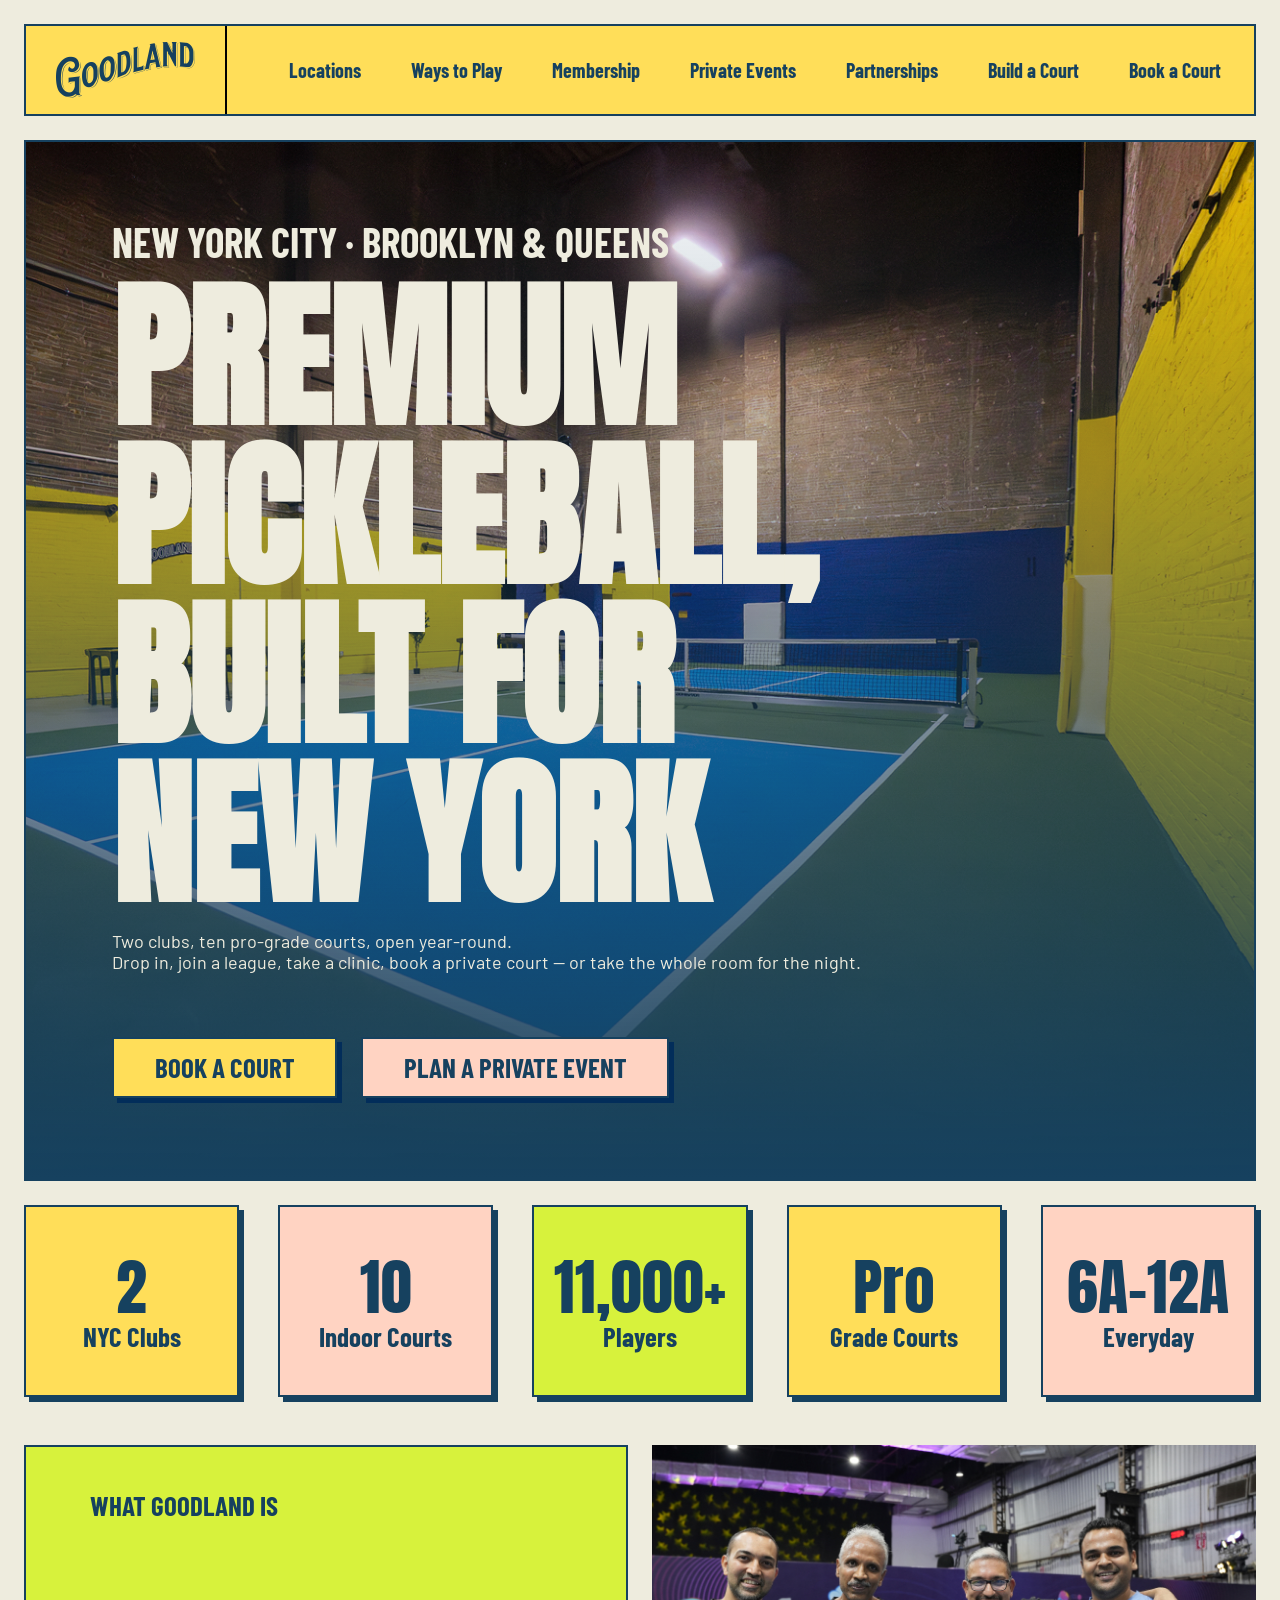
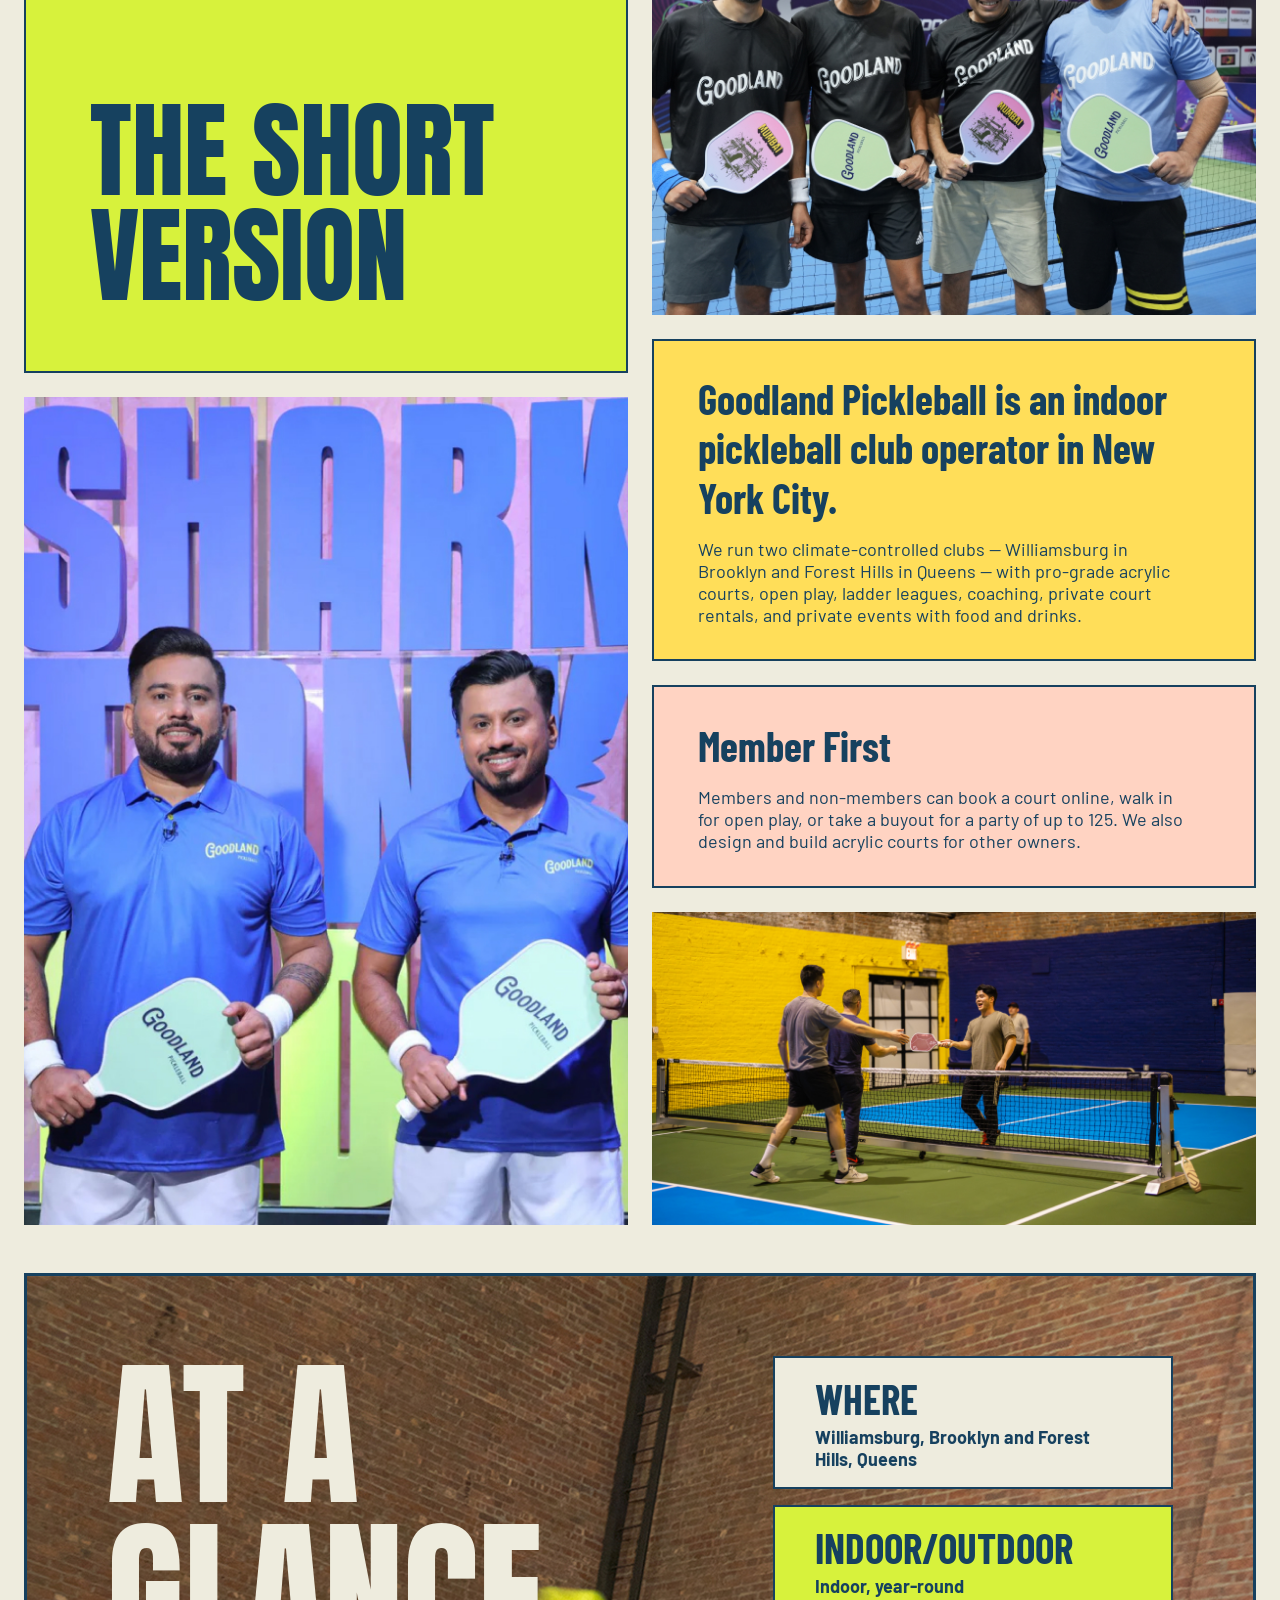
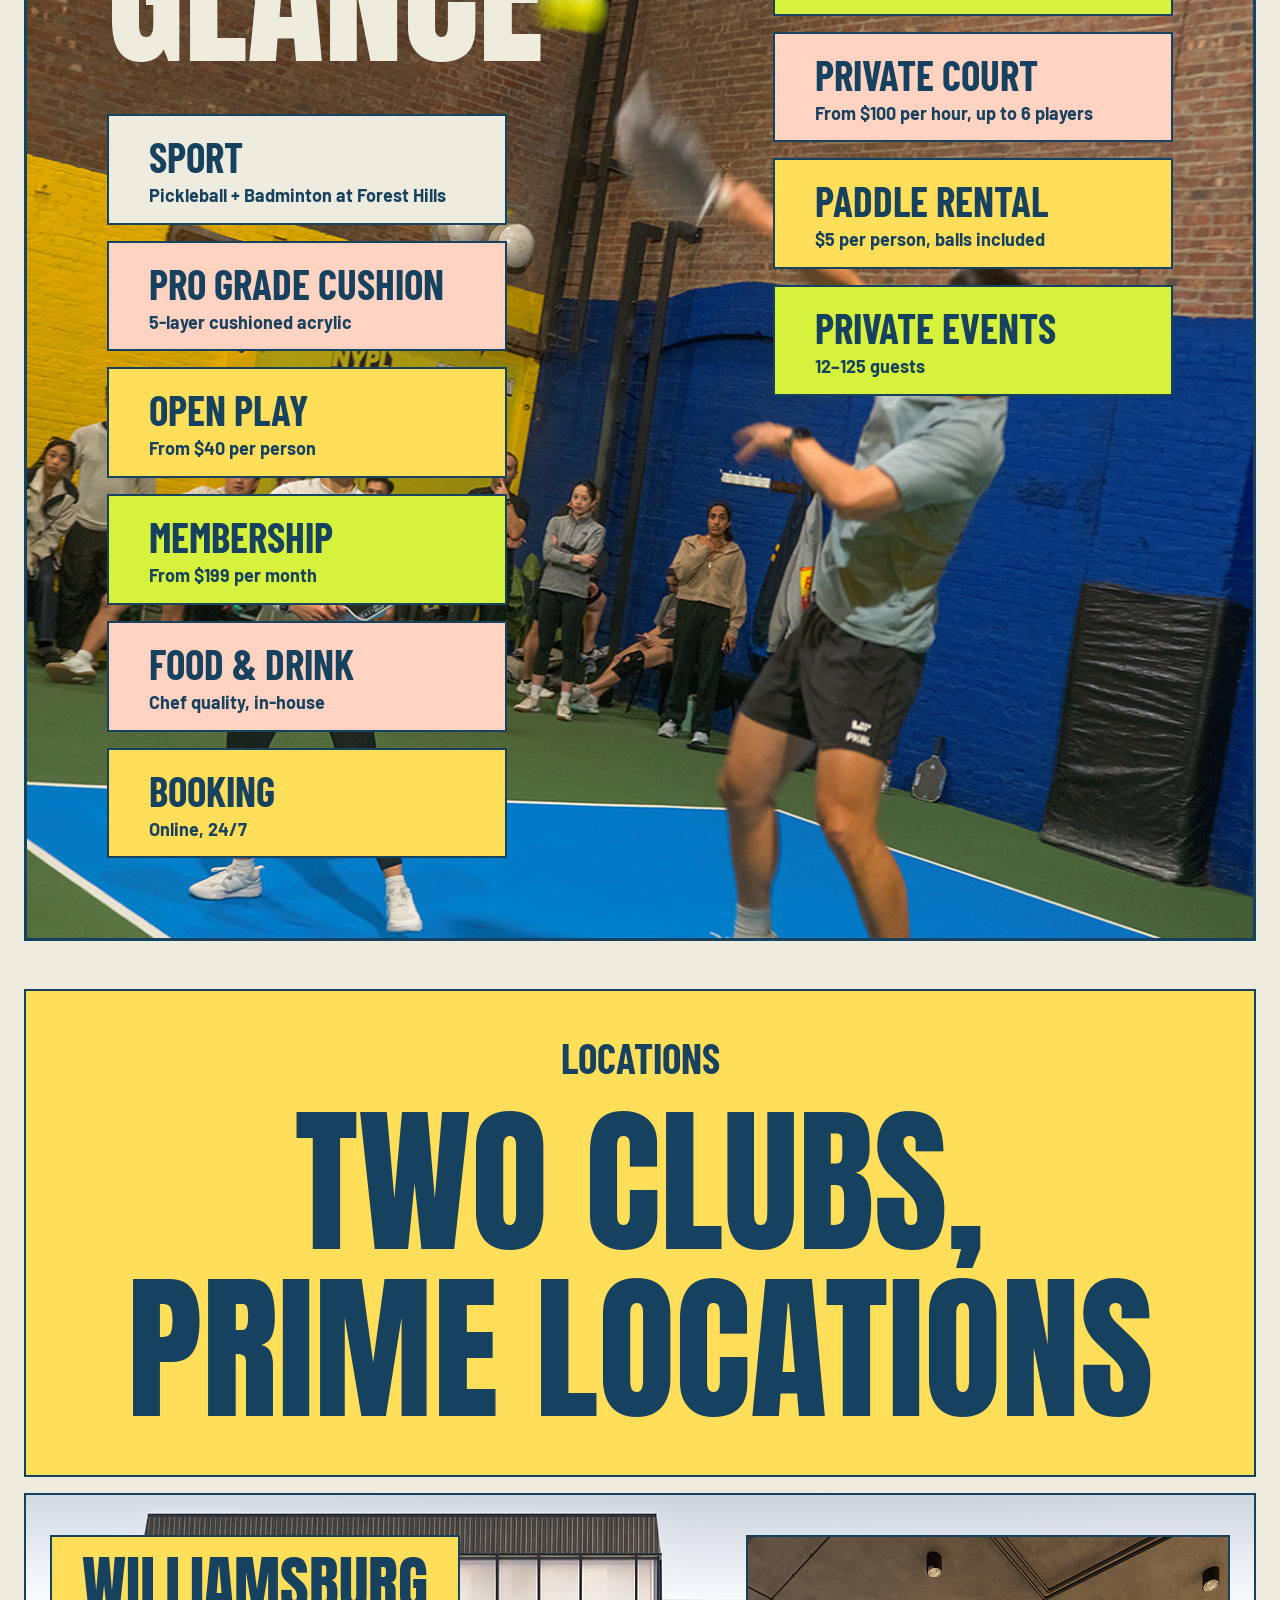
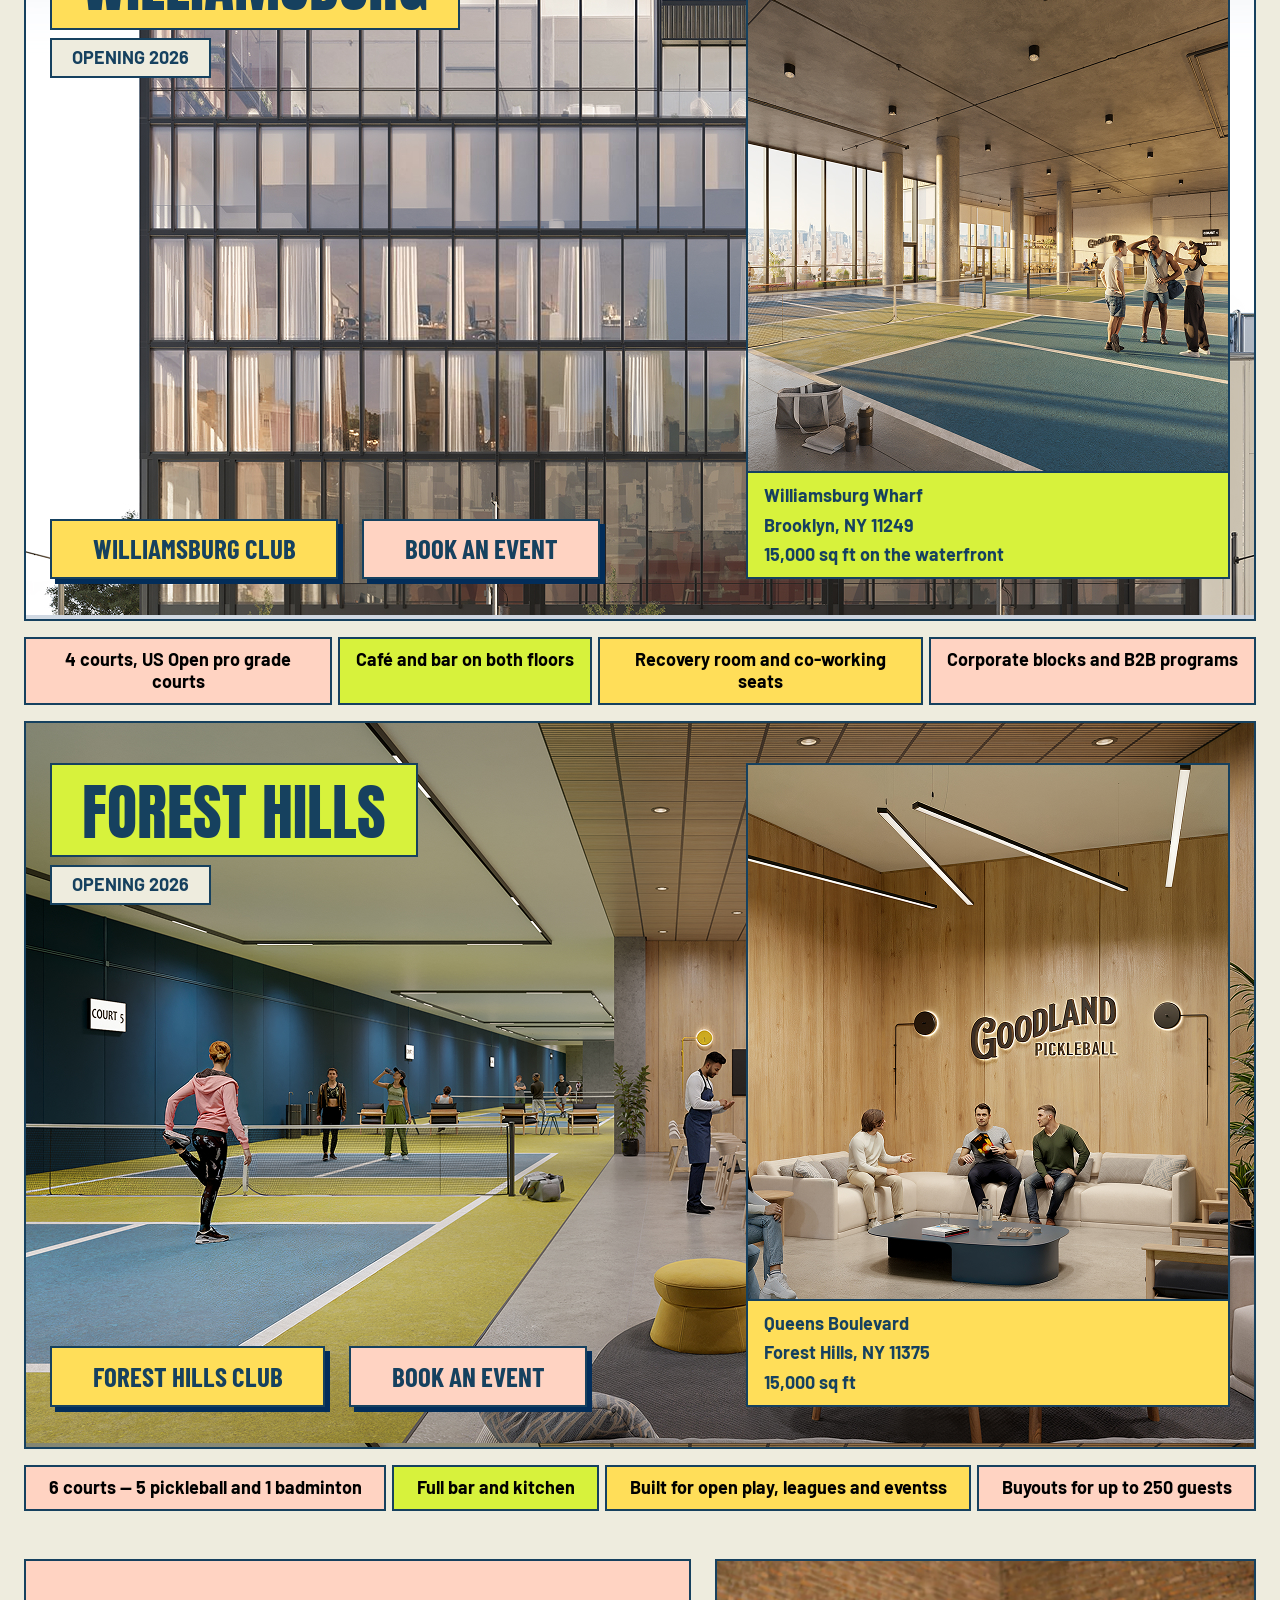
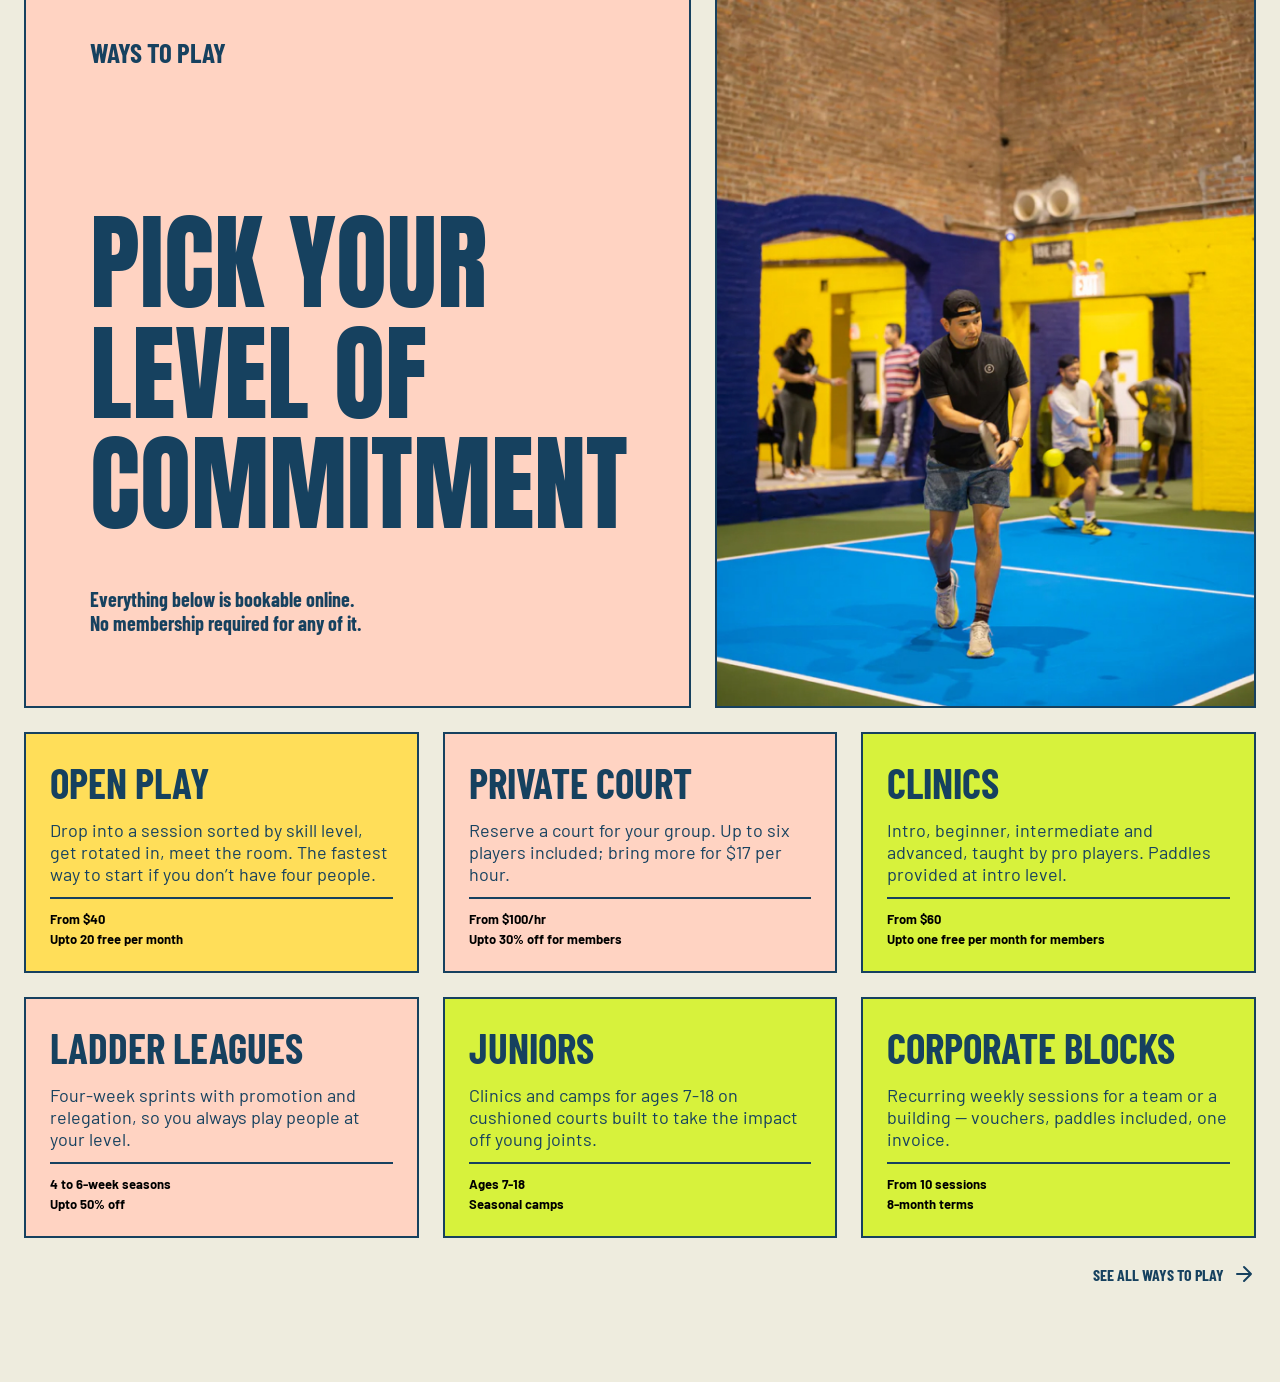
==== index.html @ 3e9d462a "about, service, location secion added, working in way section" ====
<!DOCTYPE html>
<html lang="en">

<head>
	<meta charset="UTF-8">
	<meta name="viewport" content="width=device-width, initial-scale=1.0">
	<title>Goodland | Home</title>
	<!-- css link start -->
	<link rel="stylesheet" href="./assets/css/swiper-bundle.min.css">
	<link rel="icon" href="./assets/images/tazaf-favicon.svg" type="image/x-icon">
	<link rel="stylesheet" href="./assets/css/card.css">
	<link rel="stylesheet" href="./assets/css/location-section.css">
	<link rel="stylesheet" href="./assets/css/service-section.css">
	<link rel="stylesheet" href="./assets/css/about-section.css">
	<link rel="stylesheet" href="./assets/css/ways-section.css">
	<link rel="stylesheet" href="./assets/css/counter-section.css">
	<link rel="stylesheet" href="./assets/css/hero-section.css">
	<link rel="stylesheet" href="./assets/css/header.css">
	<link rel="stylesheet" href="./assets/css/main.css">
	<!-- css link end -->
</head>

<body>
	<!-- header start -->
	<header class="header">
		<div class="container">
			<nav class="navbar">
				<div class="navbar-left">
					<a href="index.html" class="navbar-logo">
						<img src="./assets/images/logo-blue.png" alt="logo-blue.png">
					</a>
					<button class="navbar-menu-btn mobile-menu-open">
						<svg width="25" height="15" viewBox="0 0 25 15" fill="none" xmlns="http://www.w3.org/2000/svg">
							<path d="M0.5 13.8333H24.5M0.5 7.16667H24.5M0.5 0.5H24.5" stroke="#16415F" stroke-linecap="round"
								stroke-linejoin="round" />
						</svg>
					</button>
				</div>
				<div class="navbar-right">
					<button class="mobile-menu-window-cls-btn"></button>
					<ul class="nav-links">
						<li>
							<a href="#!">Locations</a>
						</li>
						<li>
							<a href="#!">Ways to Play</a>
						</li>
						<li>
							<a href="#!">Membership</a>
						</li>
						<li>
							<a href="#!">Private Events</a>
						</li>
						<li>
							<a href="#!">Partnerships</a>
						</li>
						<li>
							<a href="#!">Build a Court</a>
						</li>
						<li>
							<a href="#!">Book a Court</a>
						</li>
					</ul>
				</div>
			</nav>
		</div>
	</header>
	<!-- header end -->
	<main>
		<!-- hero-section start -->
		<section class="hero-section">
			<div class="hero-wrapper">
				<div class="hero-content">
					<p class="subtitle h4">NEW YORK CITY · BROOKLYN & QUEENS</p>
					<h1 class="title h1">Premium Pickleball, Built for New York</h1>
					<p class="text p">Two clubs, ten pro-grade courts, open year-round.<br>
						Drop in, join a league, take a clinic, book a private court — or take the whole room for the night.</p>
					<div class="hero-btns">
						<a href="#!" class="btn btn-primary">BOOK A COURT</a>
						<a href="#!" class="btn btn-secondary">PLAN A PRIVATE EVENT</a>
					</div>
				</div>
			</div>
		</section>
		<!-- hero-section end -->

		<!-- counter-section start -->
		<section class="counter-section">
			<div class="container">
				<div class="counter-wrap">
					<div class="counter-card" style="background: var(--item-bg2);">
						<h2 class="h3 counter-number">2</h2>
						<h5 class="h5 counter-title">NYC Clubs</h5>
					</div>
					<div class="counter-card" style="background: var(--item-bg);">
						<h2 class="h3 counter-number">10</h2>
						<h5 class="h5 counter-title">Indoor Courts</h5>
					</div>
					<div class="counter-card" style="background: var(--item-bg3);">
						<h2 class="h3 counter-number">11,000+</h2>
						<h5 class="h5 counter-title">Players</h5>
					</div>
					<div class="counter-card" style="background: var(--item-bg2);">
						<h2 class="h3 counter-number">Pro</h2>
						<h5 class="h5 counter-title">Grade Courts</h5>
					</div>
					<div class="counter-card" style="background: var(--item-bg);">
						<h2 class="h3 counter-number">6A-12A</h2>
						<h5 class="h5 counter-title">Everyday</h5>
					</div>
				</div>
			</div>
		</section>
		<!-- counter-section end -->

		<!-- about-section start -->
		<section class="about-section">
			<div class="container">
				<div class="about-wrap">
					<div class="about-col about-col-left">
						<div class="about-card about-card-label">
							<p class="label h5">What Goodland Is</p>
							<h2 class="title h2">The Short Version</h2>
						</div>
						<div class="about-photo desktop about-photo-shark">
							<img src="./assets/images/about-img1.jpg" alt="about-img1.jpg">
						</div>
					</div>
					<div class="about-col about-col-right">
						<div class="about-photo about-photo-team">
							<img src="./assets/images/about-img2.jpg" alt="about-img2.jpg">
						</div>
						<div class="about-card about-card-text">
							<h3 class="title h4">Goodland Pickleball is an indoor pickleball club operator in New York City.</h3>
							<p class="text p">We run two climate-controlled clubs — Williamsburg in Brooklyn and Forest Hills in
								Queens — with pro-grade acrylic courts, open play, ladder leagues, coaching, private court
								rentals, and private events with food and drinks.</p>
						</div>
						<div class="about-card about-card-highlight">
							<h3 class="title h4">Member First</h3>
							<p class="text p">Members and non-members can book a court online, walk in for open play, or take a
								buyout for a party of up to 125. We also design and build acrylic courts for other owners.</p>
						</div>
						<div class="about-photo mobile about-photo-shark">
							<img src="./assets/images/about-img1.jpg" alt="about-img1.jpg">
						</div>
						<div class="about-photo about-photo-court">
							<img src="./assets/images/about-img3.jpg" alt="about-img3.jpg">
						</div>
					</div>
				</div>
			</div>
		</section>
		<!-- about-section end -->

		<!-- service-section start -->
		<section class="service-section">
			<div class="service-wrapper">
				<div class="service-left">
					<h2 class="service-title h1">At A Glance</h2>
					<div class="service-items">
						<div class="service-item" style="background: var(--off-white);">
							<h3 class="title h4">Sport</h3>
							<p class="text p">Pickleball + Badminton at Forest Hills</p>
						</div>
						<div class="service-item" style="background: var(--item-bg);">
							<h3 class="title h4">Pro Grade Cushion</h3>
							<p class="text p">5-layer cushioned acrylic</p>
						</div>
						<div class="service-item" style="background: var(--item-bg2);">
							<h3 class="title h4">Open Play</h3>
							<p class="text p">From $40 per person</p>
						</div>
						<div class="service-item" style="background: var(--item-bg3);">
							<h3 class="title h4">Membership</h3>
							<p class="text p">From $199 per month</p>
						</div>
						<div class="service-item" style="background: var(--item-bg);">
							<h3 class="title h4">Food & Drink</h3>
							<p class="text p">Chef quality, in-house</p>
						</div>
						<div class="service-item" style="background: var(--item-bg2);">
							<h3 class="title h4">Booking</h3>
							<p class="text p">Online, 24/7</p>
						</div>
					</div>
				</div>
				<div class="service-right">
					<div class="service-items">
						<div class="service-item" style="background: var(--off-white);">
							<h3 class="title h4">WHERE</h3>
							<p class="text p">Williamsburg, Brooklyn and Forest Hills, Queens</p>
						</div>
						<div class="service-item" style="background: var(--item-bg3);">
							<h3 class="title h4">INDOOR/OUTDOOR</h3>
							<p class="text p">Indoor, year-round</p>
						</div>
						<div class="service-item" style="background: var(--item-bg);">
							<h3 class="title h4">PRIVATE COURT</h3>
							<p class="text p">From $100 per hour, up to 6 players</p>
						</div>
						<div class="service-item" style="background: var(--item-bg2);">
							<h3 class="title h4">PADDLE RENTAL</h3>
							<p class="text p">$5 per person, balls included</p>
						</div>
						<div class="service-item" style="background: var(--item-bg3);">
							<h3 class="title h4">PRIVATE EVENTS</h3>
							<p class="text p">12–125 guests</p>
						</div>
					</div>
				</div>
			</div>
		</section>
		<!-- service-section end -->

		<!-- location-section start -->
		<section class="section location-section">
			<div class="location-wrap">
				<div class="location-heading-box">
					<p class="subtitle h4">LOCATIONS</p>
					<h2 class="title h1">TWO CLUBS,</br>
						PRIME LOCATIONS </h2>
				</div>
				<div class="location-item location-item1">
					<div class="location-item-content">
						<img src="./assets/images/location-item-content-img1.jpg" alt="location-item-content-img1.jpg"
							class="location-item-content-img">
						<div class="content-top">
							<h2 class="badge-big h3" style="background: var(--item-bg2);">WILLIAMSBURG</h2>
							<h3 class="badge-small h6">OPENING 2026</h3>
						</div>
						<div class="content-btm">
							<a href="#!" class="btn btn-primary">WILLIAMSBURG CLUB</a>
							<a href="#!" class="btn btn-secondary">BOOK AN EVENT</a>
						</div>
					</div>
					<div class="location-item-card">
						<img src="./assets/images/location-card-img1.jpg" alt="location-card-img1.jpg" class="desktop-img">
						<img src="./assets/images/location-card-img1-mobile.jpg" alt="location-card-img1-mobile.jpg"
							class="mobile-img">
						<div class="content" style="background: var(--item-bg3);">
							<p class="text p">Williamsburg Wharf<br>
								Brooklyn, NY 11249<br>
								15,000 sq ft on the waterfront</p>
						</div>
					</div>
					<div class="location-btn-wrap">
						<a href="#!" class="btn btn-primary">WILLIAMSBURG CLUB</a>
						<a href="#!" class="btn btn-secondary">BOOK AN EVENT</a>
					</div>
				</div>
				<ul class="location-info">
					<li class="p" style="background: var(--item-bg);">4 courts, US Open pro grade courts</li>
					<li class="p" style="background: var(--item-bg3);">Café and bar on both floors</li>
					<li class="p" style="background: var(--item-bg2);">Recovery room and co-working seats</li>
					<li class="p" style="background: var(--item-bg);">Corporate blocks and B2B programs</li>
				</ul>
				<div class="location-item location-item2">
					<div class="location-item-content">
						<img src="./assets/images/location-item-content-img2.jpg" alt="location-item-content-img2.jpg"
							class="location-item-content-img">
						<div class="content-top">
							<h2 class="badge-big h3" style="background: var(--item-bg3);">FOREST HILLS</h2>
							<h3 class="badge-small h6">OPENING 2026</h3>
						</div>
						<div class="content-btm">
							<a href="#!" class="btn btn-primary">FOREST HILLS CLUB</a>
							<a href="#!" class="btn btn-secondary">BOOK AN EVENT</a>
						</div>
					</div>
					<div class="location-item-card">
						<img src="./assets/images/location-card-img2.jpg" alt="location-card-img2.jpg" class="desktop-img">
						<img src="./assets/images/location-card-img2-mobile.jpg" alt="location-card-img2-mobile.jpg"
							class="mobile-img">
						<div class="content" style="background: var(--item-bg2);">
							<p class="text p">Queens Boulevard<br>
								Forest Hills, NY 11375<br>
								15,000 sq ft</p>
						</div>
					</div>
					<div class="location-btn-wrap">
						<a href="#!" class="btn btn-primary">FOREST HILLS CLUB</a>
						<a href="#!" class="btn btn-secondary">BOOK AN EVENT</a>
					</div>
				</div>
				<ul class="location-info">
					<li class="p" style="background: var(--item-bg);">6 courts — 5 pickleball and 1 badminton</li>
					<li class="p" style="background: var(--item-bg3);">Full bar and kitchen</li>
					<li class="p" style="background: var(--item-bg2);">Built for open play, leagues and eventss</li>
					<li class="p" style="background: var(--item-bg);">Buyouts for up to 250 guests</li>
				</ul>
			</div>
		</section>
		<!-- location-section end -->
		<!-- ways-section start -->
		<section class="ways-section">
			<div class="ways-wrapper">
				<div class="ways-top">
					<div class="ways-intro" style="background: var(--item-bg);">
						<div class="ways-intro-top">
							<p class="subtitle h5">Ways To Play</p>
						</div>
						<div class="ways-intro-btm">
							<h2 class="title h2">Pick Your Level of Commitment</h2>
							<p class="text p">Everything below is bookable online. No membership required for any of it.</p>
						</div>
					</div>
					<div class="ways-media">
						<img src="./assets/images/way-header-img1.jpg" alt="way-header-img1.jpg">
					</div>
				</div>
				<div class="ways-grid">
					<div class="ways-card" style="background: var(--item-bg2);">
						<h3 class="title h4">Open Play</h3>
						<p class="text p">Drop into a session sorted by skill level, get rotated in, meet the room. The fastest way
							to start if you don’t have four people.</p>
						<div class="ways-card-footer">
							<span>From $40</span>
							<span>Upto 20 free per month</span>
						</div>
					</div>
					<div class="ways-card" style="background: var(--item-bg);">
						<h3 class="title h4">Private Court</h3>
						<p class="text p">Reserve a court for your group. Up to six players included; bring more for $17 per hour.
						</p>
						<div class="ways-card-footer">
							<span>From $100/hr</span>
							<span>Upto 30% off for members</span>
						</div>
					</div>
					<div class="ways-card" style="background: var(--item-bg3);">
						<h3 class="title h4">Clinics</h3>
						<p class="text p">Intro, beginner, intermediate and advanced, taught by pro players. Paddles provided at
							intro level.</p>
						<div class="ways-card-footer">
							<span>From $60</span>
							<span>Upto one free per month for members</span>
						</div>
					</div>
					<div class="ways-card" style="background: var(--item-bg);">
						<h3 class="title h4">Ladder Leagues</h3>
						<p class="text p">Four-week sprints with promotion and relegation, so you always play people at your level.
						</p>
						<div class="ways-card-footer">
							<span>4 to 6-week seasons</span>
							<span>Upto 50% off</span>
						</div>
					</div>
					<div class="ways-card" style="background: var(--item-bg3);">
						<h3 class="title h4">Juniors</h3>
						<p class="text p">Clinics and camps for ages 7-18 on cushioned courts built to take the impact off young
							joints.</p>
						<div class="ways-card-footer">
							<span>Ages 7-18</span>
							<span>Seasonal camps</span>
						</div>
					</div>
					<div class="ways-card" style="background: var(--item-bg3);">
						<h3 class="title h4">Corporate Blocks</h3>
						<p class="text p">Recurring weekly sessions for a team or a building — vouchers, paddles included, one
							invoice.</p>
						<div class="ways-card-footer">
							<span>From 10 sessions</span>
							<span>8-month terms</span>
						</div>
					</div>
				</div>
				<a href="#!" class="ways-link">
					See All Ways To Play
					<svg width="24" height="24" viewBox="0 0 24 24" fill="none" xmlns="http://www.w3.org/2000/svg">
						<path d="M5 12H19M19 12L12 5M19 12L12 19" stroke="#16415F" stroke-width="2" stroke-linecap="round"
							stroke-linejoin="round" />
					</svg>
				</a>
			</div>
		</section>
		<!-- ways-section end -->


	</main>

	<!-- footer start -->
	<!-- <footer class="footer">
		<div class="container">
			<div class="footer-items">
				<div class="footer-item">
					<h2 class="footer-item-title">
						<span>Bedroom Decor</span>
						<span class="icon">
							<span class="plus">+</span>
							<span class="minus">-</span>
						</span>
					</h2>
					<div class="footer-content">
						<ul class="footer-list">
							<li><a href="#!">All Bedding</a></li>
							<li><a href="#!">Bedsheets</a></li>
							<li><a href="#!">Comforters & AC Quilts</a></li>
							<li><a href="#">Dohars, Razai & Blankets</a></li>
							<li><a href="#">Duvet Covers</a></li>
							<li><a href="#">Bedcovers</a></li>
						</ul>
					</div>
				</div>
				<div class="footer-item">
					<h2 class="footer-item-title">
						<span>Living Room Decor</span>
						<span class="icon">
							<span class="plus">+</span>
							<span class="minus">-</span>
						</span>
					</h2>
					<div class="footer-content">
						<ul class="footer-list">
							<li><a href="#!">Cushion Fillers</a></li>
							<li><a href="#!">Floor Cushions</a></li>
							<li><a href="#!">Curtains</a></li>
							<li><a href="#">Throws</a></li>
							<li><a href="#">Diwan Sets</a></li>
							<li><a href="#">Rugs & Carpets</a></li>
						</ul>
					</div>
				</div>
				<div class="footer-item">
					<h2 class="footer-item-title">
						<span>Home Decorations</span>
						<span class="icon">
							<span class="plus">+</span>
							<span class="minus">-</span>
						</span>
					</h2>
					<div class="footer-content">
						<ul class="footer-list">
							<li><a href="#!">All Home Decor</a></li>
							<li><a href="#!">Lamps & Lighting</a></li>
							<li><a href="#!">Wall Decor</a></li>
							<li><a href="#">Showpieces & Vases</a></li>
							<li><a href="#">Artificial Flowers & Plants</a></li>
							<li><a href="#">Clocks</a></li>
						</ul>
					</div>
				</div>
				<div class="footer-item">
					<h2 class="footer-item-title">
						<span>Kitchen Decor</span>
						<span class="icon">
							<span class="plus">+</span>
							<span class="minus">-</span>
						</span>
					</h2>
					<div class="footer-content">
						<ul class="footer-list">
							<li><a href="#!">All Kitchen & Dining</a></li>
							<li><a href="#!">Serveware</a></li>
							<li><a href="#!">Table Accessories</a></li>
							<li><a href="#">Cookware & Bakeware</a></li>
							<li><a href="#">Kitchen Tools</a></li>
							<li><a href="#">Glassware</a></li>
						</ul>
					</div>
				</div>
				<div class="footer-item">
					<h2 class="footer-item-title">
						<span>Get in Touch</span>
						<span class="icon">
							<span class="plus">+</span>
							<span class="minus">-</span>
						</span>
					</h2>
					<div class="footer-content">
						<ul class="footer-list">
							<li><a href="#!">Contact Us</a></li>
							<li><strong>phone:</strong><a href="#">1-833-428-8824</a></li>
							<li><strong>Email:</strong><a href="#">info@tazif.com</a></li>
							<li>
								<p href="#">Open 24 Hours a Day, 7 Days a week</>
							</li>
						</ul>
						<ul class="footer-icons">
							<li>
								<a href="#">
									<svg class=" t4s-icon-facebook" role="presentation" viewBox="0 0 320 512">
										<path
											d="M279.14 288l14.22-92.66h-88.91v-60.13c0-25.35 12.42-50.06 52.24-50.06h40.42V6.26S260.43 0 225.36 0c-73.22 0-121.08 44.38-121.08 124.72v70.62H22.89V288h81.39v224h100.17V288z">
										</path>
									</svg>
								</a>
							</li>
							<li>
								<a href="#">
									<svg width="16" height="16" viewBox="0 0 16 16" fill="none" xmlns="http://www.w3.org/2000/svg">
										<path
											d="M12.1624 1.5H14.3687L9.5499 7.00625L15.2187 14.5H10.7812L7.30303 9.95625L3.32803 14.5H1.11865L6.27178 8.60938L0.837402 1.5H5.3874L8.52803 5.65312L12.1624 1.5ZM11.3874 13.1812H12.6093L4.72178 2.75H3.40928L11.3874 13.1812Z"
											fill="black"></path>
									</svg>
								</a>
							</li>
							<li>
								<a href="#">
									<svg width="14" height="14" viewBox="0 0 14 14" fill="none" xmlns="http://www.w3.org/2000/svg">
										<path
											d="M7.00303 3.40623C5.01553 3.40623 3.4124 5.00935 3.4124 6.99685C3.4124 8.98435 5.01553 10.5875 7.00303 10.5875C8.99053 10.5875 10.5937 8.98435 10.5937 6.99685C10.5937 5.00935 8.99053 3.40623 7.00303 3.40623ZM7.00303 9.33123C5.71865 9.33123 4.66865 8.28435 4.66865 6.99685C4.66865 5.70935 5.71553 4.66248 7.00303 4.66248C8.29053 4.66248 9.3374 5.70935 9.3374 6.99685C9.3374 8.28435 8.2874 9.33123 7.00303 9.33123ZM11.578 3.25935C11.578 3.72498 11.203 4.09685 10.7405 4.09685C10.2749 4.09685 9.90303 3.72185 9.90303 3.25935C9.90303 2.79685 10.278 2.42185 10.7405 2.42185C11.203 2.42185 11.578 2.79685 11.578 3.25935ZM13.9562 4.10935C13.903 2.98748 13.6468 1.99373 12.8249 1.17498C12.0062 0.356225 11.0124 0.0999756 9.89053 0.0437256C8.73428 -0.0218994 5.26865 -0.0218994 4.1124 0.0437256C2.99365 0.0968506 1.9999 0.353101 1.17803 1.17185C0.356152 1.9906 0.103027 2.98435 0.0467773 4.10623C-0.0188477 5.26248 -0.0188477 8.7281 0.0467773 9.88435C0.0999023 11.0062 0.356152 12 1.17803 12.8187C1.9999 13.6375 2.99053 13.8937 4.1124 13.95C5.26865 14.0156 8.73428 14.0156 9.89053 13.95C11.0124 13.8968 12.0062 13.6406 12.8249 12.8187C13.6437 12 13.8999 11.0062 13.9562 9.88435C14.0218 8.7281 14.0218 5.2656 13.9562 4.10935ZM12.4624 11.125C12.2187 11.7375 11.7468 12.2094 11.1312 12.4562C10.2093 12.8219 8.02178 12.7375 7.00303 12.7375C5.98428 12.7375 3.79365 12.8187 2.8749 12.4562C2.2624 12.2125 1.79053 11.7406 1.54365 11.125C1.17803 10.2031 1.2624 8.0156 1.2624 6.99685C1.2624 5.9781 1.18115 3.78748 1.54365 2.86873C1.7874 2.25623 2.25928 1.78435 2.8749 1.53748C3.79678 1.17185 5.98428 1.25623 7.00303 1.25623C8.02178 1.25623 10.2124 1.17498 11.1312 1.53748C11.7437 1.78123 12.2155 2.2531 12.4624 2.86873C12.828 3.7906 12.7437 5.9781 12.7437 6.99685C12.7437 8.0156 12.828 10.2062 12.4624 11.125Z"
											fill="black"></path>
									</svg>
								</a>
							</li>
							<li>
								<a href="#">
									<svg width="14" height="16" viewBox="0 0 14 16" fill="none" xmlns="http://www.w3.org/2000/svg">
										<path
											d="M11.0578 2.50667C10.4503 1.81291 10.1155 0.922133 10.1156 0H7.36889V11.0222C7.34814 11.6188 7.09646 12.1841 6.66694 12.5987C6.23742 13.0133 5.66364 13.2448 5.06667 13.2444C3.80444 13.2444 2.75556 12.2133 2.75556 10.9333C2.75556 9.40444 4.23111 8.25778 5.75111 8.72889V5.92C2.68444 5.51111 0 7.89333 0 10.9333C0 13.8933 2.45333 16 5.05778 16C7.84889 16 10.1156 13.7333 10.1156 10.9333V5.34222C11.2293 6.14209 12.5665 6.57124 13.9378 6.56889V3.82222C13.9378 3.82222 12.2667 3.90222 11.0578 2.50667Z"
											fill="black"></path>
									</svg>
								</a>
							</li>
							<li>
								<a href="#">
									<svg width="18" height="18" viewBox="0 0 18 18" fill="none" xmlns="http://www.w3.org/2000/svg">
										<path
											d="M6.53341 16.95C7.33341 17.1917 8.14175 17.3334 9.00008 17.3334C11.2102 17.3334 13.3298 16.4554 14.8926 14.8926C16.4554 13.3298 17.3334 11.2102 17.3334 9.00002C17.3334 7.90567 17.1179 6.82204 16.6991 5.81099C16.2803 4.79994 15.6665 3.88129 14.8926 3.10746C14.1188 2.33364 13.2002 1.71981 12.1891 1.30102C11.1781 0.882235 10.0944 0.666687 9.00008 0.666687C7.90573 0.666687 6.8221 0.882235 5.81105 1.30102C4.80001 1.71981 3.88135 2.33364 3.10752 3.10746C1.54472 4.67027 0.666748 6.78988 0.666748 9.00002C0.666748 12.5417 2.89175 15.5834 6.03341 16.7834C5.95841 16.1334 5.88341 15.0584 6.03341 14.3167L6.99175 10.2C6.99175 10.2 6.75008 9.71669 6.75008 8.95002C6.75008 7.80002 7.46675 6.94169 8.28341 6.94169C9.00008 6.94169 9.33341 7.46669 9.33341 8.14169C9.33341 8.85835 8.85841 9.88335 8.61675 10.8667C8.47508 11.6834 9.05008 12.4 9.88342 12.4C11.3667 12.4 12.5167 10.8167 12.5167 8.58335C12.5167 6.58335 11.0834 5.21669 9.02508 5.21669C6.67508 5.21669 5.29175 6.96669 5.29175 8.80835C5.29175 9.52502 5.52508 10.25 5.90841 10.725C5.98341 10.775 5.98342 10.8417 5.95842 10.9667L5.71675 11.875C5.71675 12.0167 5.62508 12.0667 5.48341 11.9667C4.41675 11.5 3.80008 9.98335 3.80008 8.75835C3.80008 6.12502 5.66675 3.73335 9.26675 3.73335C12.1334 3.73335 14.3667 5.79169 14.3667 8.52502C14.3667 11.3917 12.5917 13.6917 10.0501 13.6917C9.24175 13.6917 8.45008 13.2584 8.16675 12.75L7.60841 14.725C7.41675 15.4417 6.89175 16.4 6.53341 16.975V16.95Z"
											fill="black"></path>
									</svg>
								</a>
							</li>
						</ul>
					</div>
				</div>
			</div>
		</div>
		<div class="copyright-area">
			<div class="container">
				<div class="copyright-content">
					<p class="copyright-text">&copy; Copyright Reserved to <a href="#"><strong>Tazaf</strong></a>
						& made by <a href="https://qualixe.com/"><strong>Qualixe</strong></a>.</p>
					<div class="copyright-links">
						<a href="#!" class="copyright-link">Shipping Policy</a>
						<a href="#!" class="copyright-link">Refund Policy</a>
						<a href="#!" class="copyright-link">Exchange Policy</a>
						<a href="#!" class="copyright-link">Terms of Service</a>
						<a href="#!" class="copyright-link">Privacy Policy</a>
					</div>
				</div>
			</div>
		</div>
	</footer> -->
	<!-- footer end -->

	<!-- js link start -->
	<script src="./assets/js/swiper-bundle.min.js"></script>
	<script src="./assets/js/script.js"></script>
	<!-- js link end -->
</body>

</html>
---- assets/css/card.css ----
/* product-card css start */
.product-card {
    height: 100%;
    background: var(--white);
    border-radius: 10px;
    overflow: hidden;
    border: 1px solid var(--border-color2);
}

.product-card .card-image-wrap {
    margin: 0;
    min-width: 0px;
    border: 0px;
    box-sizing: border-box;
    display: flex;
    height: auto;
    max-width: 100%;
    overflow: hidden;
    padding: 0;
    position: relative;
    width: 100%;
    background-color: #e8e3e1;
    border-radius: 0 0 10px 10px;
}

.card-badge {
    color: var(--white);
    font-family: var(--paragraph-font);
    font-size: 12px;
    font-weight: 500;
    line-height: 1;
    padding: 3px 5px;
    background-color: var(--card-badge-bg);
    text-transform: uppercase;
    border-radius: 4px;
}

.product-card .card-image-wrap:before {
    padding-bottom: 100%;
    content: "";
    width: 0;
    height: 0;
}

.product-card .card-image-wrap .card-img {
    overflow: hidden;
    position: absolute;
    width: 100%;
    height: 100%;
    top: 0;
    bottom: 0;
}

.product-card .card-img .main-img {
    transition: ease .5s;
}

.product-card .card-img .main-img img {
    object-fit: cover;
}

.card_hover:hover .card-img .main-img {
    transform: scale(0);
    opacity: 0;
    visibility: hidden;
}

.product-card .card-img .hover-img {
    position: absolute;
    left: 0;
    top: 0;
    right: 0;
    bottom: 0;
    width: 100%;
    height: 100%;
    transform: scale(1.2);
    opacity: 0;
    visibility: hidden;
    transition: ease .5s;
}

.card_hover:hover .card-img .hover-img {
    transform: scale(1);
    opacity: 1;
    visibility: visible;
}

.product-card .card_hover_img {
    object-fit: cover;
}

.product-card .card-content {
    padding: 14px 8px;
}

.product-card .card-content .card-title-wrap {
    height: 40px;
    overflow-y: auto;
    scrollbar-width: none;
}

.product-card .card-content .card-title {
    color: var(--black);
    font-family: var(--heading-font);
    font-size: 16px;
    font-weight: 500;
    line-height: 20px;
    text-transform: capitalize;
    transition: ease .2s;
    display: block;
}

.product-card .card-content .card-title:hover {
    text-decoration: underline;
}

.product-card .card-content .card-price-wrap {
    display: flex;
    flex-wrap: wrap;
    gap: 5px;
    align-items: center;
    margin: 10px 0 0 0;
}

.product-card .card-content .card-price-wrap .latest-price {
    font-family: var(--paragraph-font);
    font-size: 16px;
    font-weight: 500;
    line-height: 1;
    text-transform: uppercase;
    display: flex;
    align-items: flex-start;
}

.product-card .card-content .card-price-wrap .previous-price {
    text-transform: uppercase;
    font-family: var(--paragraph-font);
    font-size: 14px;
    font-weight: 400;
    text-decoration: line-through;
    line-height: 1;
    display: flex;
    align-items: flex-start;
    opacity: 0.6;
    color: var(--muted);
}

.card-btn {
    margin-top: 16px;
    display: flex;
}

.card-btn .btn {
    background-color: var(--brand-color);
    border-color: var(--brand-color);
    color: var(--white);
    text-wrap-mode: nowrap;
    text-transform: uppercase;
}

.card-btn .btn:hover {
    border-color: var(--black);
    background-color: var(--white);
    color: var(--black);
}

/* product-card css end */

@media only screen and (max-width: 575px) {

    /* product-card css start */
    .product-card .card-content .card-title {
        font-size: 14px;
        line-height: 17px;
    }

    .product-card .card-content .card-price-wrap {
        margin: 5px 0 0 0;
    }

    .product-card .card-content .card-price-wrap .latest-price {
        font-size: 14px;
    }

    .product-card .card-content .card-price-wrap .previous-price {
        font-size: 12px;
    }

    .product-card .card-content {
        padding: 10px 8px;
    }

    .card-btn .btn {
        width: 100%;
        padding: 8px;
        font-size: 12px;
    }

    .card-badge {
        font-size: 10px;
        padding: 5px 5px 4px;
    }

    /* product-card css end */
}
---- assets/css/location-section.css ----
/* location-section css start */
.section.location-section {
    margin-top: 0;
}

.location-wrap {
    display: flex;
    flex-direction: column;
    gap: 16px;
}

.location-heading-box {
    background: var(--item-bg2);
    padding: 43px 16px;
    text-align: center;
    border: 2px solid var(--border-color);
    display: flex;
    flex-direction: column;
    gap: 16px;
}

.location-heading-box .subtitle {
    font-weight: 700;
    font-family: var(--font-secondary);
    line-height: 119%;
    text-transform: uppercase;
}

.location-heading-box .title {
    font-weight: 400;
    font-family: var(--font-primary);
    line-height: 105%;
    text-transform: uppercase;
}

.location-item {
    padding: 40px 24px;
    background-position: center;
    background-repeat: no-repeat;
    background-size: cover;
    border: 2px solid var(--border-color);
    display: flex;
    justify-content: space-between;
    gap: 16px;
}

.location-item1 {
    background: url("../images/location-item-bg1.jpg");
}

.location-item2{
    background: url("../images/location-item-bg2.jpg");
}

.location-item-content {
    display: flex;
    flex-direction: column;
    justify-content: space-between;
    gap: 20px;
}

.location-item-content-img {
    display: none;
}

.location-item-content .content-top .badge-big {
    padding: 12px 30px 8px;
    border: 2px solid var(--border-color);
    text-transform: uppercase;
    font-weight: 400;
    line-height: 113%;
    font-family: var(--font-primary);
    text-align: center;
    width: fit-content;
}

.location-item-content .content-top .badge-small {
    padding: 9px 20px;
    background: var(--off-white);
    border: 2px solid var(--border-color);
    text-transform: uppercase;
    font-weight: 700;
    line-height: 100%;
    font-family: var(--font-tertiary);
    text-align: center;
    margin-top: 8px;
    width: fit-content;
}

.content-btm {
    display: flex;
    gap: 24px;
}

.location-item-card {
    position: relative;
    border: 2px solid var(--border-color);
}

.location-item-card .mobile-img {
    display: none;
}

.location-item-card img {
    aspect-ratio: 480/640;
}

.location-item-card .content {
    position: absolute;
    z-index: 1;
    left: 0;
    bottom: 0;
    padding: 8px 16px;
    width: 100%;
    border-top: 2px solid var(--border-color);
}

.location-item-card .content .text {
    font-family: var(--font-tertiary);
    font-weight: 700;
    line-height: 165%;
}

.location-btn-wrap {
    display: none;
    justify-content: space-between;
    gap: 24px;
}

.location-info {
    gap: 6px;
    display: grid;
    grid-template-columns: auto auto auto auto;
}

.location-info li {
    padding: 10px 16px;
    line-height: 122%;
    font-family: var(--font-tertiary);
    border: 2px solid var(--border-color);
    font-weight: 700;
    text-align: center;
}

/* location-section css end */

@media only screen and (max-width: 767px) {

    /* location-section css start */
    .location-heading-box {
        padding: 32px 16px;
        aspect-ratio: 354/340;
        justify-content: space-between;
        text-align: left;
    }

    .location-wrap {
        gap: 8px;
    }

    .location-item {
        border: none;
        padding: 0;
        gap: 8px;
        flex-direction: column;
    }

    .location-item2,
    .location-item1 {
        background: none;
    }

    .location-item-content {
        position: relative;
        aspect-ratio: 354/333;
        border: 2px solid var(--border-color);
    }

    .location-item-content-img {
        display: block;
    }

    .content-top {
        position: absolute;
        z-index: 1;
        left: 16px;
        top: 16px;
    }

    .location-item-content .content-top .badge-big {
        padding: 16px 30px 12px;
    }

    .location-item-content .content-top .badge-small {
        line-height: 108%;
    }

    .content-btm {
        display: flex;
        gap: 24px;
        display: none;
    }

    .location-item-card .mobile-img {
        display: block;
    }

    .location-item-card .desktop-img {
        display: none;
    }

    .location-item-card img {
        aspect-ratio: 354/320;
    }

    .location-item-card .content .text {
        line-height: 127%;
    }

    .location-btn-wrap {
        display: flex;
    }

    .location-btn-wrap .btn {
        font-size: 20px;
        line-height: 24px;
    }

    .location-info {
        gap: 4px;
        grid-template-columns: auto auto;
        margin-top: 2px;
    }

    /* location-section css end */

    @media only screen and (max-width: 575px) {

        /* location-section css start */
        .location-info {
            grid-template-columns: 1fr;
        }

        /* location-section css end */
    }
}
---- assets/css/service-section.css ----
/* service-section css start */
.service-section {
    margin: 48px 24px;
    background: url("../images/service-bg.jpg");
    background-position: center;
    background-size: cover;
    background-repeat: no-repeat;
    padding: 80px;
    border: 3px solid var(--border-color);
}

.service-wrapper {
    display: flex;
    justify-content: space-between;
    gap: 16px;
}

.service-title {
    text-transform: uppercase;
    color: var(--off-white);
    font-family: var(--font-primary);
    line-height: 100%;
    max-width: 509px;
    margin-bottom: 40px;
    font-weight: 400;
}

.service-items {
    display: flex;
    flex-direction: column;
    max-width: 400px;
    width: 100%;
    gap: 16px;
}

.service-item {
    border: 2px solid var(--border-color);
    padding: 16px 40px;
    width: 100%;
}

.service-item .title {
    text-transform: uppercase;
    font-family: var(--font-secondary);
    line-height: 120%;
    font-weight: 700;
}

.service-item .text {
    font-family: var(--font-tertiary);
    line-height: 122%;
    font-weight: 700;
    margin-top: 4px;
}

/* service-section css end */
@media only screen and (max-width:992px) {

    /* service-section css start */
    .service-section {
        padding: 64px 24px;
    }

    /* service-section css end */
}

@media only screen and (max-width:767px) {

    /* service-section css start */
    .service-wrapper {
        flex-direction: column;
    }

    .service-title {
        max-width: 100%;
    }

    .service-items {
        max-width: 100%;
    }

    /* service-section css end */
}

@media only screen and (max-width:575px) {

    /* service-section css start */
    .service-section {
        margin: 8px 24px;
        padding: 64px 14px;
        background: url("../images/service-bg-mobile.jpg");
    }

    .service-title {
        margin-bottom: 32px;
    }

    .service-item {
        padding: 8px 16px;
    }

    /* service-section css end */
}
---- assets/css/about-section.css ----
/* about-section css start */
.about-section {
    padding-top: 48px;
}

.about-wrap {
    display: flex;
    gap: 24px;
}

.about-col {
    display: flex;
    flex-direction: column;
    gap: 24px;
    flex: 1 1 0;
    min-width: 0;
}

.about-card,
.about-photo {
    position: relative;
    overflow: hidden;
}

.about-card {
    border: 2px solid var(--border-color);
}

.about-photo img {
    position: absolute;
    inset: 0;
    width: 100%;
    height: 100%;
    object-fit: cover;
    object-position: center;
}

.about-card-label {
    aspect-ratio: 640 / 560;
    background: var(--item-bg3);
    padding: 47px 96px 63px 64px;
    display: flex;
    flex-direction: column;
    justify-content: space-between;
    gap: 20px;
}

.about-card-label .label {
    font-family: var(--font-secondary);
    font-weight: 700;
    text-transform: uppercase;
}

.about-card-label .title {
    font-family: var(--font-primary);
    font-weight: 400;
    text-transform: uppercase;
    line-height: 1;
}

.about-photo-shark {
    flex: 1 1 auto;
}

.about-photo.mobile {
    display: none;
}

.about-photo-team {
    aspect-ratio: 616 / 480;
}

.about-photo-court {
    aspect-ratio: 616 / 320;
}

.about-card-text,
.about-card-highlight {
    display: flex;
    flex-direction: column;
    justify-content: center;
    gap: 16px;
    flex-shrink: 0;
}

.about-card-text {
    background: var(--item-bg2);
    padding: 33px 70px 33px 44px;
}

.about-card-highlight {
    background: var(--item-bg);
    padding: 34px 70px 34px 44px;
}

.about-card-text .title,
.about-card-highlight .title {
    font-family: var(--font-secondary);
    font-weight: 700;
}

.about-card-text .text,
.about-card-highlight .text {
    font-family: var(--font-tertiary);
}

/* about-section css end */
@media only screen and (max-width: 992px) {

    /* about-section css start */
    .about-card-label {
        padding: 32px 16px;
    }

    .about-card-text {
        padding: 32px 16px;
    }

    .about-card-highlight {
        padding: 32px 16px;
    }

    /* about-section css end */
}

@media only screen and (max-width: 767px) {

    /* about-section css start */
    .about-wrap {
        flex-direction: column;
    }

    .about-photo-shark {
        flex: none;
        aspect-ratio: 4 / 3;
    }

    .about-photo {
        border: 2px solid var(--border-color);
    }

    .about-photo.mobile {
        display: block;
    }

    .about-photo.desktop {
        display: none;
    }

    .about-wrap,
    .about-col {
        gap: 12px;
    }

    .about-card-label .label {
        font-size: 20px;
    }

    .about-card-text .title {
        font-size: 24px;
    }

    /* about-section css end */

}

@media only screen and (max-width: 575px) {

    /* about-section css start */
    .about-section {
        padding-top: 8px;
    }

    .about-wrap,
    .about-col {
        gap: 8px;
    }

    .about-card-label {
        padding: 24px 24px 32px;
    }

    .about-card-text,
    .about-card-highlight {
        padding: 20px 24px;
    }

    /* about-section css end */

}
---- assets/css/ways-section.css ----
/* ways-section css start */
.ways-section {
    margin: 48px 24px;
}

.ways-wrapper {
    display: flex;
    flex-direction: column;
    gap: 24px;
}

.ways-top {
    display: flex;
    gap: 24px;
}

.ways-intro {
    flex: 1 1 0;
    min-width: 0;
    border: 2px solid var(--border-color);
    padding: 75px 62px 71px 64px;
    display: flex;
    flex-direction: column;
    justify-content: space-between;
    gap: 16px;
}

.ways-intro .subtitle {
    font-family: var(--font-secondary);
    font-weight: 700;
    text-transform: uppercase;
    line-height: 122%;
}

.ways-intro .title {
    font-family: var(--font-primary);
    font-weight: 400;
    text-transform: uppercase;
    line-height: 105%;
}

.ways-intro .text {
    font-family: var(--font-secondary);
    margin-top: 48px;
    font-weight: 700;
    font-size: clamp(14px, 0.432vw + 14.2635px, 20px);
    max-width: 285px;
    line-height: 120%;
}

.ways-media {
    flex: 1 1 0;
    min-width: 0;
    border: 2px solid var(--border-color);
    overflow: hidden;
}

.ways-media img {
    width: 100%;
    height: 100%;
    object-fit: cover;
}

.ways-grid {
    display: grid;
    grid-template-columns: repeat(3, 1fr);
    gap: 24px;
}

.ways-card {
    border: 2px solid var(--border-color);
    padding: 24px;
    display: flex;
    flex-direction: column;
    gap: 12px;
}

.ways-card .title {
    font-family: var(--font-secondary);
    font-weight: 700;
    text-transform: uppercase;
    line-height: 1.2;
}

.ways-card .text {
    font-family: var(--font-tertiary);
}

.ways-card-footer {
    margin-top: auto;
    padding-top: 12px;
    border-top: 2px solid var(--border-color);
    display: flex;
    flex-direction: column;
    gap: 4px;
    font-family: var(--font-tertiary);
    font-weight: 700;
    font-size: 13px;
}

.ways-link {
    align-self: flex-end;
    display: inline-flex;
    align-items: center;
    gap: 8px;
    font-family: var(--font-secondary);
    font-weight: 700;
    text-transform: uppercase;
    color: var(--heading-text-color);
}

.ways-link svg {
    width: 24px;
    height: 24px;
}

/* ways-section css end */

@media only screen and (max-width: 992px) {

    /* ways-section css start */
    .ways-top {
        flex-direction: column;
    }

    .ways-media {
        min-height: 280px;
    }

    .ways-grid {
        grid-template-columns: repeat(2, 1fr);
    }

    /* ways-section css end */

}

@media only screen and (max-width: 575px) {

    /* ways-section css start */
    .ways-section {
        margin: 8px 24px;
    }

    .ways-wrapper {
        gap: 8px;
    }

    .ways-intro {
        padding: 24px;
    }

    .ways-grid {
        grid-template-columns: 1fr;
        gap: 8px;
    }

    .ways-card {
        padding: 16px;
    }

    /* ways-section css end */

}
---- assets/css/counter-section.css ----
/* counter-section css start */
.counter-wrap {
    display: grid;
    grid-template-columns: repeat(5, 1fr);
    gap: 39px;
}

.counter-card {
    display: flex;
    align-items: center;
    justify-content: center;
    flex-direction: column;
    padding: 45px 10px;
    border: 2px solid var(--border-color);
    box-shadow: var(--shadow1);
}

.counter-card .counter-number {
    font-family: var(--font-primary);
    line-height: 113%;
    font-weight: 400;
}

.counter-card .counter-title {
    text-transform: capitalize;
    font-family: var(--font-secondary);
    line-height: 100%;
    font-weight: 700;
}

/* counter-section css end */

@media only screen and (max-width: 1080px) {

    /* counter-section css start */
    .counter-wrap {
        gap: 15px;
    }

    /* counter-section css end */

}


@media only screen and (max-width: 860px) {

    /* counter-section css start */
    .counter-wrap {
        grid-template-columns: repeat(6, 1fr);
        row-gap: 8px;
    }

    .counter-card {
        grid-column: span 2;
        padding: 15px 10px;
    }

    .counter-card:nth-child(4) {
        grid-column: span 3;
    }

    .counter-card:nth-child(5) {
        grid-column: span 3;
    }

    /* counter-section css end */

}
---- assets/css/hero-section.css ----
/* hero-section css start */
.hero-section {
    background-image: url("../images/hero-bg.jpg");
    background-position: center;
    background-repeat: no-repeat;
    background-size: cover;
    max-width: 100%;
    margin: 24px;
    border: 2px solid var(--border-color);
}

.hero-wrapper {
    padding-left: clamp(16px, 7.9914vw - 16.1253px, 90px);
    padding-right: clamp(16px, 7.9914vw - 16.1253px, 90px);
    padding-top: clamp(51px, 3.3477vw + 37.5421px, 82px);
    padding-bottom: clamp(67px, 1.6199vw + 60.4881px, 82px);
    background: #16415F40;
    background-blend-mode: multiply;
    background: linear-gradient(180deg, rgba(255, 255, 255, 0) 0%, #16415F 100%);
}

.hero-content {
    max-width: 760px;
    color: var(--off-white);
}

.hero-content .subtitle {
    font-family: var(--font-secondary);
    color: var(--off-white);
    font-weight: 700;
    line-height: 100%;
    margin-bottom: 16px;
}

.hero-content .title {
    font-family: var(--font-primary);
    color: var(--off-white);
    font-weight: 700;
    line-height: 100%;
    text-transform: uppercase;
}

.hero-content .text {
    font-family: var(--font-tertiary);
    color: var(--off-white);
    font-weight: 400;
    line-height: 120%;
    margin-top: 16px;
}

.hero-btns {
    margin-top: 64px;
    display: flex;
    gap: 24px;
}

/* hero-section css end */

@media only screen and (max-width: 1328px) {

    /* hero-section css start */
    .hero-section {
        margin: 24px;
    }

    /* hero-section css end */

}

@media only screen and (max-width: 575px) {

    /* hero-section css start */
    .hero-section {
        margin: 8px 24px;
    }

    .hero-btns {
        margin-top: 48px;
        gap: 8px;
    }

    /* hero-section css end */

}
---- assets/css/header.css ----
/* header-css start */
.navbar {
    background: var(--brand-color);
    border: 2px solid var(--border-color);
    display: flex;
    align-items: center;
    justify-content: space-between;
}

.navbar-left {
    border-right: 2px solid;
    padding: 16px 30px;
    display: flex;
    align-items: center;
    justify-content: space-between;
    gap: 20px;
}

.navbar-logo {
    width: 139px;
}

.navbar-menu-btn {
    width: 32px;
    height: 32px;
    display: none;
    align-items: center;
    justify-content: center;
}

.mobile-menu-window-cls-btn {
    position: absolute;
    left: 0;
    right: 0;
    bottom: 0;
    top: 0;
    width: 100%;
    height: 100%;
    z-index: 1;
    display: none;
}

.nav-links {
    display: flex;
    align-items: center;
    gap: 28px;
    padding: 26px 22px;
    flex-wrap: wrap;
    row-gap: 5px;
}

.nav-links li a {
    padding: 6px 10px;
    display: block;
    font-family: var(--font-secondary);
    font-weight: 700;
    font-size: 20px;
    line-height: 22px;
    text-align: center;
    transition: all ease .3s;
    border: 1px solid transparent;
    color: var(--paragraph-text-color);
}

.nav-links li a:hover {
    border-color: var(--border-color);
    background: var(--item-bg);
}

/* header-css end */

@media only screen and (max-width:992px) {

    /* header-css start */
    .navbar-left {
        width: 100%;
        border-right: 0;
        padding: 22px 24px;
    }

    .navbar-logo {
        width: 90px;
    }

    .navbar-menu-btn {
        display: flex;
    }

    .navbar-right {
        position: fixed;
        top: 0;
        left: 0;
        width: 100%;
        height: 100%;
        background: rgb(0 0 0 / 50%);
        z-index: 99;
        opacity: 0;
        visibility: hidden;
        transition: all ease.3s;
    }

    .navbar-right.active {
        opacity: 1;
        visibility: visible;
    }

    .mobile-menu-window-cls-btn {
        display: block;
    }

    .nav-links {
        padding: 24px;
        row-gap: 20px;
        max-width: 450px;
        width: 100%;
        flex-direction: column;
        flex-wrap: nowrap;
        background: var(--brand-color);
        height: 100%;
        justify-content: center;
        overflow-y: auto;
        scrollbar-width: thin;
        scrollbar-color: var(--border-color) transparent;
        position: relative;
        z-index: 2;
        transform: translateX(-100%);
        transition: all ease .3s;
    }

    .nav-links.active {
        transform: translateX(0);
    }

    .nav-links li {
        width: 100%;
    }

    .nav-links li a {
        font-size: 28px;
        line-height: 28px;
    }

    /* header-css end */
}

@media only screen and (max-width:575px) {

    /* header-css start */
    .nav-links {
        max-width: 345px;
    }

    /* header-css end */
}
---- assets/css/main.css ----
/* common css start */
/* import fonts-- */
@font-face {
    font-family: 'Anton';
    src: url('../fonts/Anton-Regular.woff') format('woff');
    font-weight: 400;
}

@font-face {
    font-family: 'Barlow Condensed';
    src: url('../fonts/BarlowCondensed-Light.woff') format('woff');
    font-weight: 300;
}

@font-face {
    font-family: 'Barlow Condensed';
    src: url('../fonts/BarlowCondensed-Regular.woff') format('woff');
    font-weight: 400;
}

@font-face {
    font-family: 'Barlow Condensed';
    src: url('../fonts/BarlowCondensed-Medium.woff') format('woff');
    font-weight: 500;
}

@font-face {
    font-family: 'Barlow Condensed';
    src: url('../fonts/BarlowCondensed-SemiBold.woff') format('woff');
    font-weight: 600;
}

@font-face {
    font-family: 'Barlow Condensed';
    src: url('../fonts/BarlowCondensed-Bold.woff') format('woff');
    font-weight: 700;
}

@font-face {
    font-family: 'Barlow Condensed';
    src: url('../fonts/BarlowCondensed-ExtraBold.woff') format('woff');
    font-weight: 800;
}

@font-face {
    font-family: 'Barlow Condensed';
    src: url('../fonts/BarlowCondensed-Black.woff') format('woff');
    font-weight: 900;
}

@font-face {
    font-family: 'Barlow';
    src: url('../fonts/Barlow-Light.woff') format('woff');
    font-weight: 300;
}

@font-face {
    font-family: 'Barlow';
    src: url('../fonts/Barlow-Regular.woff') format('woff');
    font-weight: 400;
}

@font-face {
    font-family: 'Barlow';
    src: url('../fonts/Barlow-Medium.woff') format('woff');
    font-weight: 500;
}

@font-face {
    font-family: 'Barlow';
    src: url('../fonts/Barlow-SemiBold.woff') format('woff');
    font-weight: 600;
}

@font-face {
    font-family: 'Barlow';
    src: url('../fonts/Barlow-Bold.woff') format('woff');
    font-weight: 700;
}

@font-face {
    font-family: 'Barlow';
    src: url('../fonts/Barlow-ExtraBold.woff') format('woff');
    font-weight: 800;
}

@font-face {
    font-family: 'Barlow';
    src: url('../fonts/Barlow-Black.woff') format('woff');
    font-weight: 900;
}

/* colors */
:root {
    /* color */
    --black: #211913;
    --white: #ffffff;
    --heading-text-color: #16415F;
    --paragraph-text-color: #16415F;
    --off-white: #EEECDE;
    --body-color: #EEECDE;
    /* --card-bg: #dcdcdc; */
    /* --card-badge-bg: #008000; */
    --btn-primary-bg: #FFDE59;
    --btn-secondary-bg: #FFD3C2;
    --btn-color: #16415F;
    --border-color: #16415F;
    --border-color2: #e8e3e1;
    --brand-color: #FFDE59;
    --item-bg: #FFD3C2;
    --item-bg2: #FFDE59;
    --item-bg3: #D7F23C;
    --shadow1: 5px 5px 0px 0px #16415F;

    /* font family */
    --font-primary: "Anton", serif;
    --font-secondary: "Barlow Condensed", serif;
    --font-tertiary: "Barlow", serif;
}

* {
    margin: 0;
    padding: 0;
    box-sizing: border-box;
}

html {
    scroll-behavior: smooth;
}

body {
    overflow-x: hidden;
    scroll-behavior: smooth;
    font-family: var(--paragraph-font);
    background-color: var(--body-color);
    padding: 24px 0 48px;
    transition: all ease 2s;
    -webkit-transition: all ease 2s;
    -moz-transition: all ease 2s;
    -ms-transition: all ease 2s;
    -o-transition: all ease 2s;
}

body.active {
    overflow: hidden;
}

ul,
ol {
    list-style: none;
}

a {
    text-decoration: none;
    font-family: var(--paragraph-font);
    transition: ease .3s;
    cursor: pointer;
}

h1,
h2,
h3,
h4,
h5,
h6 {
    margin: 0;
    line-height: 1.2;
    font-family: var(--heading-font);
    color: var(--heading-text-color);
}

.h1 {
    font-size: clamp(64px, 10.7991vw + 20.5875px, 164px);
}

.h2 {
    font-size: clamp(56px, 5.6156vw + 33.4255px, 108px);
}

.h3 {
    font-size: clamp(32px, 3.4557vw + 18.108px, 64px);
}

.h4 {
    font-size: clamp(20px, 2.3758vw + 10.4492px, 42px);
}

.h5 {
    font-size: clamp(14px, 1.5119vw + 7.9222px, 28px);
}

.h6 {
    font-size: clamp(14px, 0.432vw + 12.2635px, 18px);
}

.p {
    font-size: clamp(14px, 0.432vw + 12.2635px, 18px);
}


p {
    font-size: 16px;
    font-weight: 400;
    color: var(--paragraph-text-color);
    font-family: var(--paragraph-font);
    margin: 0;
    line-height: 22px;
}

span {
    font-family: var(--paragraph-font);
}

.container {
    max-width: 100%;
    padding: 0 24px;
    margin: 0 auto;
}

.section {
    margin: 48px 24px;
}

img {
    width: 100%;
    height: 100%;
    display: block;
    object-fit: cover;
}

/* input css start */
input,
textarea,
select {
    color: var(--paragraph-text-color);
    font-size: 16px;
    font-weight: 400;
    font-family: var(--paragraph-font);
    outline: none;
    border: none;
    background-color: transparent;
    cursor: pointer;
    appearance: none;
    -moz-appearance: textfield;
    -webkit-appearance: none;
    line-height: 20px;
    width: 100%;
}

input::placeholder,
textarea::placeholder,
select::placeholder {
    color: var(--border-color);
}

input::-webkit-outer-spin-button,
input::-webkit-inner-spin-button {
    /* display: none; <- Crashes Chrome on hover */
    -webkit-appearance: none;
    margin: 0;
    /* <-- Apparently some margin are still there even though it's hidden */
}

.contact-field-col {
    width: 100%;
    padding-bottom: 10px;
    border-bottom: 1px solid var(--black);
}

button {
    background-color: transparent;
    outline: none;
    cursor: pointer;
    border: none;
    transition: ease .3s;
}

.btn {
    padding: clamp(8px, 1.002vw + 1.89px, 19px) clamp(16px, 3.009vw + 2.04px, 48px);
    color: var(--btn-color);
    background: var(--btn-bg);
    font-size: clamp(14px, 1.5119vw + 7.9222px, 28px);
    font-weight: 700;
    line-height: 1;
    text-transform: uppercase;
    display: inline-block;
    text-align: center;
    transition: all ease .3s;
    border: 2px solid var(--border-color);
    overflow: hidden;
    box-shadow: 5px 5px 0px 0px #022D5A;
    text-wrap-mode: nowrap;
    width: fit-content;
    font-family: var(--font-secondary);
}

.btn-primary {
    background: var(--btn-primary-bg);
}

.btn-secondary {
    background: var(--btn-secondary-bg);
}

.btn:hover {
    /* color: var(--white);
    background: var(--btn-color); */
    box-shadow: 3px 3px 0px 0px #022D5A;
    transform: translateY(-3px);
}

/* input css end */

/* cart-drawer css start */
.cart-drawer {
    position: fixed;
    top: 0;
    left: 0;
    right: 0;
    bottom: 0;
    width: 100%;
    background: rgba(0, 0, 0, 0.502);
    height: 100vh;
    z-index: 99999;
    transition: 300ms;
    opacity: 0;
    visibility: hidden;
}

.cart-drawer.active {
    opacity: 1;
    visibility: visible;
}

.cart-drawer-close-window-btn {
    position: absolute;
    left: 0px;
    top: 0px;
    right: 0px;
    bottom: 0px;
    z-index: 1;
    width: 100vw;
    height: 100vh;
    user-select: none;
    cursor: pointer;
}

.cart-drawer-inner {
    position: absolute;
    top: 0;
    right: 0;
    max-width: 400px;
    width: 100%;
    z-index: 2;
    transition: 300ms;
    transform: translateX(100%);
    opacity: 1;
    visibility: visible;
    height: 100%;
    max-height: 100%;
    background: var(--white);
}

.cart-drawer-inner.active {
    transform: translateX(0);
}

.cart-drawer-top {
    display: flex;
    align-items: center;
    justify-content: space-between;
    gap: 20px;
    padding: 16px;
    margin-bottom: 16px;
    border-bottom: 1px solid var(--border-color2);
}

.cart-drawer-title {
    font-size: 16px;
    font-weight: 700;
    line-height: 1;
    text-transform: uppercase;
    display: flex;
    align-items: center;
    gap: 15px;
}

.cart-drawer-title span {
    text-transform: lowercase;
    font-size: 12px;
    font-weight: 400;
    color: var(--paragraph-text-color);
}

.cart-drawer-close-btn {
    display: flex;
    width: 16px;
    height: 16px;
    cursor: pointer;
    display: flex;
    align-items: center;
    justify-content: center;
    transition: all ease .3s;
}

.cart-drawer-close-btn:hover {
    background: var(--border-color);
}

.cart-drawer-progress {
    border: 1px solid var(--item-bg);
    border-radius: 12px;
    overflow: hidden;
    box-shadow: 0 3px 12px rgb(213 90 60 / 10%);
    margin: 16px 16px 0;
    background: var(--item-bg);
}

.cart-drawer-progress-content {
    padding: 10px;
    display: flex;
    align-items: center;
    gap: 10px;
}

.cart-drawer-progress-content .icon {
    width: 32px;
    height: 32px;
    background: var(--brand-color);
    border-radius: 8px;
    overflow: hidden;
    display: flex;
    align-items: center;
    justify-content: center;
}

.cart-drawer-progress-content .icon svg {
    width: 22px;
    height: 22px;
    stroke: var(--white);
}

.cart-drawer-progress-content .content .title {
    font-size: 13px;
    line-height: 17px;
    text-transform: capitalize;
    color: var(--muted);
}

.cart-drawer-progress-content .content .text {
    font-size: 12px;
    line-height: 16px;
    color: var(--muted);
    margin-top: 3px;
}

.cart-drawer-progress-content .content .text strong {
    color: var(--brand-color);
    font-weight: 700;
}

.cart-drawer-progress .progress {
    background: linear-gradient(to right, #d55a3c 0%, #422c26 60%, rgb(236 219 216) 60%, rgb(236 219 216) 100%);
    height: 5px;
    width: 100%;
    transition: background 450ms ease-in;
    appearance: none;
    -webkit-appearance: none;
    -moz-appearance: none;
    display: block;
    cursor: not-allowed;
    border: none;
}

.cart-drawer-progress .progress::-webkit-slider-thumb {
    position: relative;
    top: -14px;
    width: 35px;
    height: 35px;
    appearance: none;
    -webkit-appearance: none;
    cursor: default;
    background-image: url('../images/progress-bar-icon.png');
    background-position: center;
    background-repeat: no-repeat;
    background-size: contain;
    cursor: not-allowed;
}

.cart-drawer-progress .progress::-moz-range-thumb {
    position: relative;
    top: -14px;
    width: 35px;
    height: 35px;
    appearance: none;
    -moz-appearance: none;
    cursor: default;
    background-image: url('../images/progress-bar-icon.png');
    background-position: center;
    background-repeat: no-repeat;
    background-size: contain;
    cursor: not-allowed;
}

.cart-drawer-content {
    width: 100%;
    height: calc(100dvh - 388px);
    overflow-y: auto;
    scrollbar-width: thin;
    padding: 16px;
    scrollbar-color: var(--brand-color) transparent;
}

.cart-drawer-items {
    display: flex;
    flex-direction: column;
    gap: 16px;
}

.cart-drawer-item {
    display: flex;
    gap: 10px;
    align-items: center;
    padding: 10px;
    box-shadow: 0 3px 12px rgb(213 90 60 / 10%);
    border-radius: 8px;
    overflow: hidden;
}

.cart-drawer-item-img {
    width: 56px;
    min-width: 56px;
    border: 1px solid var(--border-color2);
    border-radius: 5px;
    overflow: hidden;
}

.cart-drawer-item-img img {
    aspect-ratio: 1 / 1;
}

.cart-drawer-item-content-wrap {
    width: 100%;
    display: flex;
    gap: 20px;
    justify-content: space-between;
}

.cart-drawer-item-content-inner {
    display: flex;
    flex-direction: column;
    justify-content: space-between;
    gap: 16px;
}

.cart-drawer-item-title {
    font-size: 14px;
    font-weight: 400;
    text-transform: capitalize;
    line-height: 16px;
    color: var(--paragraph-text-color);
    transition: all ease .3s;
    display: flex;
}

.cart-drawer-item-title:hover {
    color: var(--brand-color);
}

.cart-drawer-item-content .content-btm {
    display: flex;
    align-items: center;
    margin-top: 7px;
    gap: 8px;
}

.cart-drawer-item-price {
    font-size: 12px;
    font-weight: 500;
    text-transform: uppercase;
    line-height: 16px;
}

.cart-drawer-item-qty-btn-wrap {
    border: 1px solid var(--border-color2);
    display: flex;
    align-items: center;
    justify-content: center;
    height: 24px;
    overflow: hidden;
    border-radius: 5px;
    overflow: hidden;
}

.cart-drawer-item-qty-input {
    width: 20px;
    height: 100%;
    text-align: center;
}

.cart-drawer-item-qty-btn {
    height: 100%;
    display: flex;
    align-items: center;
    justify-content: center;
    width: 20px;
    transition: all ease .3s;
    font-size: 14px;
    line-height: 15px;
    font-weight: 400;
}

.cart-drawer-item-qty-btn:hover {
    background: var(--border-color);
    color: var(--white);
}

.cart-drawer-item-remove-btn-wrap {
    display: flex;
    justify-content: flex-end;
}

.cart-drawer-item-remove-btn {
    width: 16px;
    min-width: 16px;
    height: 16px;
    display: flex;
    align-items: center;
    justify-content: center;
    transition: all ease .3s;
}

.cart-drawer-item-remove-btn svg {
    width: 16px;
    height: 16px;
}

.cart-drawer-item-remove-btn svg path {
    transition: all ease .3s;
}

.cart-drawer-item-remove-btn:hover svg path {
    fill: var(--brand-color);
}

.cart-drawer-footer {
    background: var(--item-bg3);
    display: flex;
    flex-direction: column;
    gap: 16px;
    padding-bottom: 20px;
}

.cart-drawer-slider-area {
    padding: 16px 0 0 0;
}

.cart-drawer-slider-header {
    display: flex;
    align-items: center;
    justify-content: space-between;
    gap: 20px;
    margin-bottom: 12px;
    padding: 0 16px;
}

.cart-drawer-slider-title {
    position: relative;
    padding-bottom: 8px;
    text-transform: capitalize;
    font-weight: 700;
}

.cart-drawer-slider-title::before {
    position: absolute;
    content: "";
    width: 40px;
    height: 2px;
    background: var(--brand-color);
    bottom: 0;
    left: 0;
}

.cart-drawer-slider-btn-wrap {
    display: flex;
    align-items: center;
    gap: 12px;
}

.swiper-button-prev.cart-drawer-slider-btn-prev,
.swiper-button-next.cart-drawer-slider-btn-next {
    position: unset;
    width: 28px;
    height: 28px;
    background: var(--brand-color);
    border-radius: 50px;
    overflow: hidden;
    margin: 0;
    opacity: 1;
    visibility: visible;
}

.cart-drawer-slider-btn-prev.swiper-button-prev::after,
.cart-drawer-slider-btn-next.swiper-button-next::after {
    font-size: 10px;
    color: var(--white);
    font-weight: 700;
}

.swiper.cart-drawer-slider {
    padding-left: 16px;
}

.cart-drawer-slider-item {
    display: flex;
    align-items: center;
    padding: 12px;
    border-radius: 8px;
    border: 1px solid var(--border-color2);
    background: var(--white);
}

.cart-drawer-slider-item .img {
    width: 72px;
    height: 72px;
    object-fit: contain;
    min-width: 72px;
    border-radius: 8px;
    background: var(--item-bg);
}

.cart-drawer-slider-item .title {
    font-size: 13px;
    font-weight: 500;
    text-transform: capitalize;
    line-height: 17px;
    color: var(--paragraph-text-color);
    transition: all ease .3s;
    display: flex;
}

.cart-drawer-slider-item .title:hover {
    color: var(--brand-color);
}

.cart-drawer-slider-item .price {
    font-size: 12px;
    text-transform: uppercase;
    line-height: 16px;
    color: var(--muted);
    margin-top: 3px;
}

.cart-drawer-slider-item .item-btn {
    padding: 5px 10px;
    font-size: 12px;
    font-weight: 400;
    line-height: 1;
    border-radius: 5px;
    background: var(--brand-color);
    color: var(--white);
    text-transform: capitalize;
    margin-top: 4px;
}

.cart-drawer-total-wrap {
    display: flex;
    align-items: center;
    justify-content: space-between;
    gap: 20px;
    padding: 0 16px;
}

.cart-drawer-total-title {
    font-size: 16px;
    font-weight: 700;
    line-height: 1;
    text-transform: uppercase;
}

.cart-drawer-total-price {
    font-size: 14px;
    font-weight: 500;
    line-height: 1;
    text-transform: uppercase;
}

.cart-drawer-checkout-btn-wrap {
    padding: 0 16px;
}

.cart-drawer-checkout-btn-wrap .btn {
    background: var(--brand-color);
    border-color: var(--brand-color);
    color: var(--white);
}

.cart-drawer-checkout-btn-wrap .btn:hover {
    background: var(--white);
    color: var(--brand-color)
}

.cart-drawer-empty {
    display: none;
    align-items: center;
    justify-content: center;
    height: 83%;
    width: 100%;
}

.cart-drawer-empty-text p {
    font-size: 16px;
    font-weight: 400;
    line-height: 1;
    text-transform: capitalize;
    color: var(--paragraph-text-color);
    margin: 0 0 20px 0;
}

.cart-drawer-empty-text .btn {
    background: var(--brand-color);
    border-color: var(--brand-color);
    color: var(--white);
}

.cart-drawer-empty-text .btn:hover {
    background: var(--white);
    color: var(--brand-color)
}

.cart-drawer.blank .cart-drawer-content {
    display: none;
}

.cart-drawer.blank .cart-drawer-footer {
    display: none;
}

.cart-drawer.blank .cart-drawer-empty {
    display: flex;
}

/* cart-drawer css end */

/* swiper pagination and button css start */
.swiper-pagination .swiper-pagination-bullet {
    width: 16px;
    height: 16px;
    background-color: transparent;
    border: 1px solid var(--brand-color);
    position: relative;
    opacity: 1;
}

.swiper-pagination .swiper-pagination-bullet::after {
    position: absolute;
    content: "";
    top: 50%;
    left: 50%;
    transform: translate(-50%, -50%) scale(0);
    width: 9px;
    height: 9px;
    border-radius: 100%;
    background-color: var(--btn-bg);
    transition: ease .5s;
}

.swiper-pagination .swiper-pagination-bullet-active.swiper-pagination-bullet::after {
    transform: translate(-50%, -50%) scale(1);
}

.swiper-button-prev,
.swiper-button-next {
    width: 50px;
    height: 50px;
    border: 1px solid var(--brand-color);
    color: var(--black);
    background-color: var(--white);
    transition: ease .3s;
    border-radius: 50px;
    -webkit-border-radius: 50px;
    -moz-border-radius: 50px;
    -ms-border-radius: 50px;
    -o-border-radius: 50px;
}

.swiper-button-prev:hover,
.swiper-button-next:hover {
    border: 1px solid var(--brand-color);
    color: var(--white);
    background-color: var(--brand-color);
}

.swiper-button-prev::after,
.swiper-button-next::after {
    font-size: 20px;
    color: var(--black);
}

.swiper-button-prev:hover::after,
.swiper-button-next:hover::after {
    color: var(--white);
}

.swiper-button-next {
    right: -100px;
    opacity: 0;
    visibility: hidden;
}

.swiper-button-prev {
    left: -100px;
    opacity: 1;
    visibility: visible;
}

.swiper:hover .swiper-button-prev {
    left: 20px;
    opacity: 1;
    visibility: visible;
}

.swiper:hover .swiper-button-next {
    right: 20px;
    opacity: 1;
    visibility: visible;
}

.swiper-button-next.swiper-button-disabled,
.swiper-button-prev.swiper-button-disabled {
    display: none;
}

/* swiper pagination and button css end */

@media only screen and (max-width:575px) {
    :root {
        /* shadow */
        --shadow1: 2px 2px 0px 0px #16415F;
    }

    /* common-css start */
    body {
        padding: 16px 0;
    }

    .section {
        margin: 8px 24px;
    }

    .btn {
        box-shadow: 2px 2px 0px 0px #022D5A;
        line-height: 17px;
    }

    /* common-css end */

    /* pagination css start */
    .swiper-pagination .swiper-pagination-bullet {
        width: 12px;
        height: 12px;
    }

    .swiper-pagination .swiper-pagination-bullet::after {
        width: 6px;
        height: 6px;
    }

    .swiper-button-prev,
    .swiper-button-next {
        width: 35px;
        height: 35px;
    }

    .swiper-button-prev::after,
    .swiper-button-next::after {
        font-size: 12px;
    }

    /* pagination css end */
}
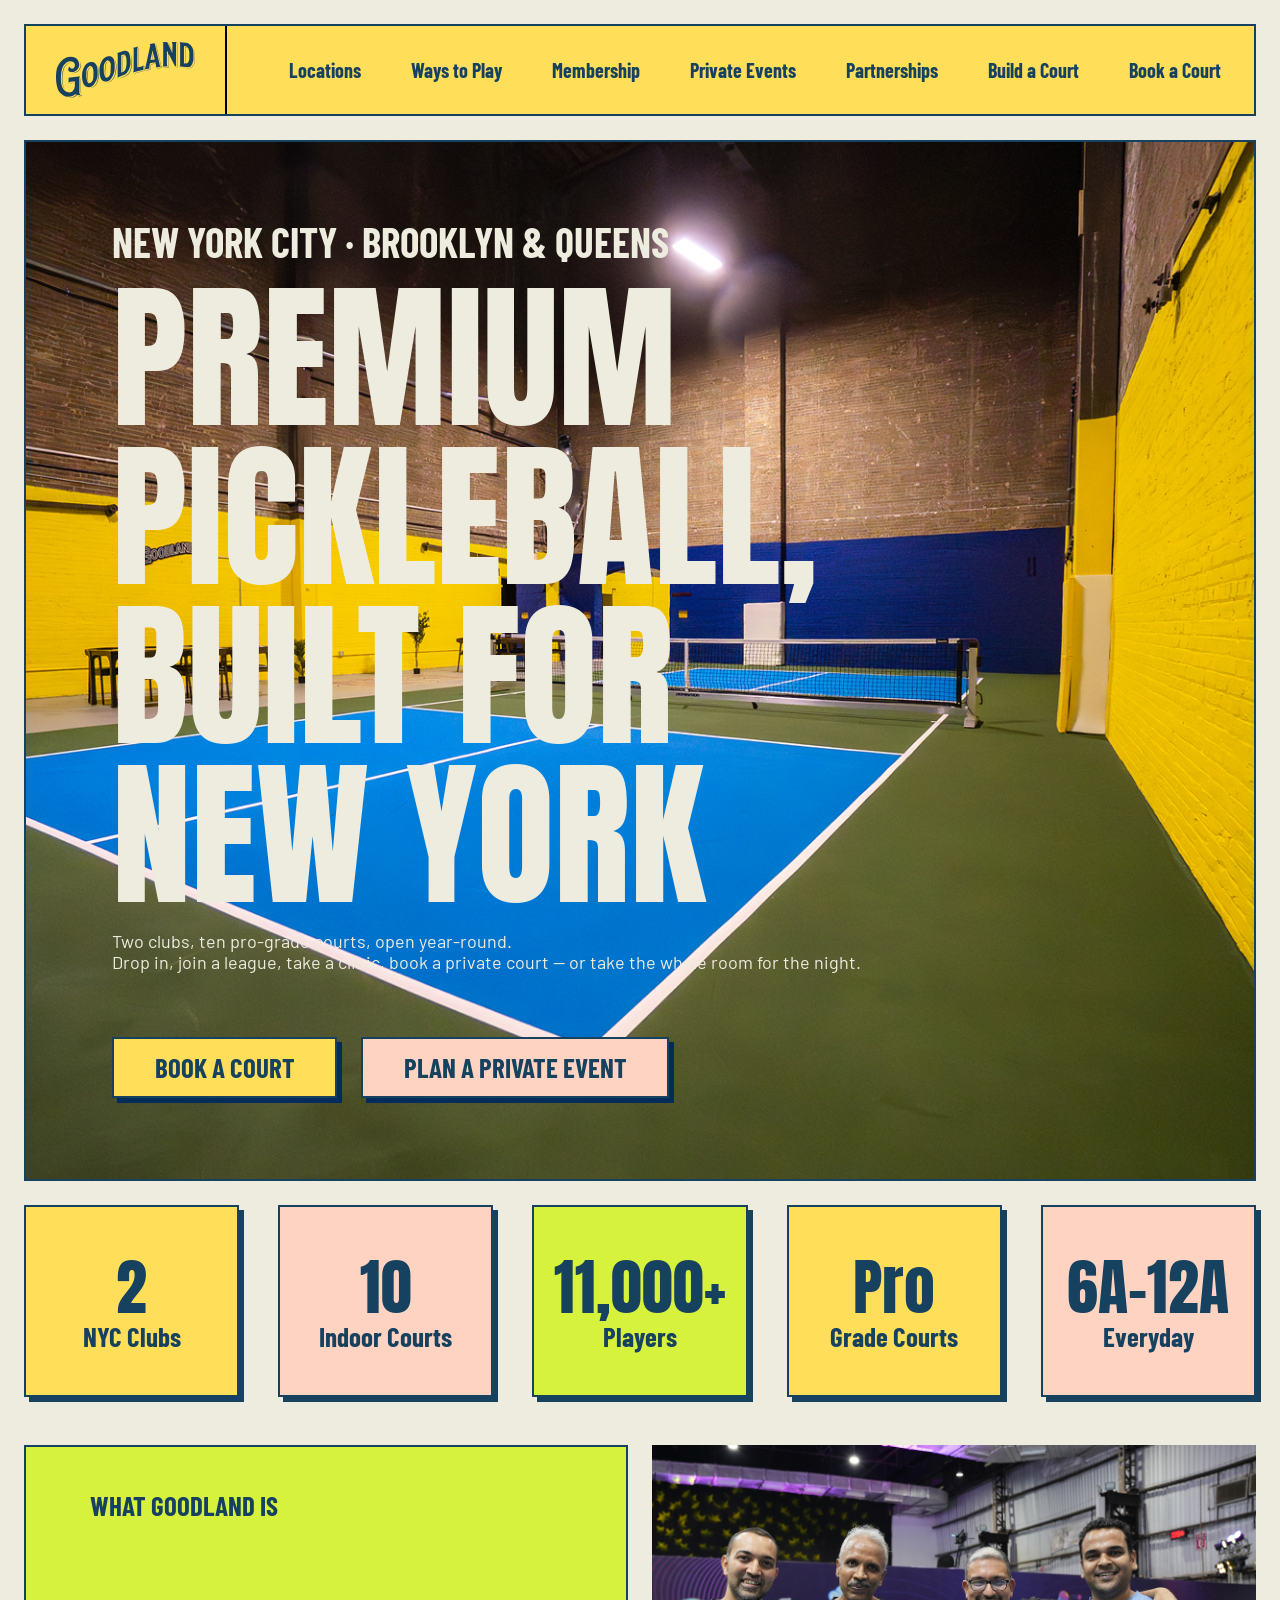
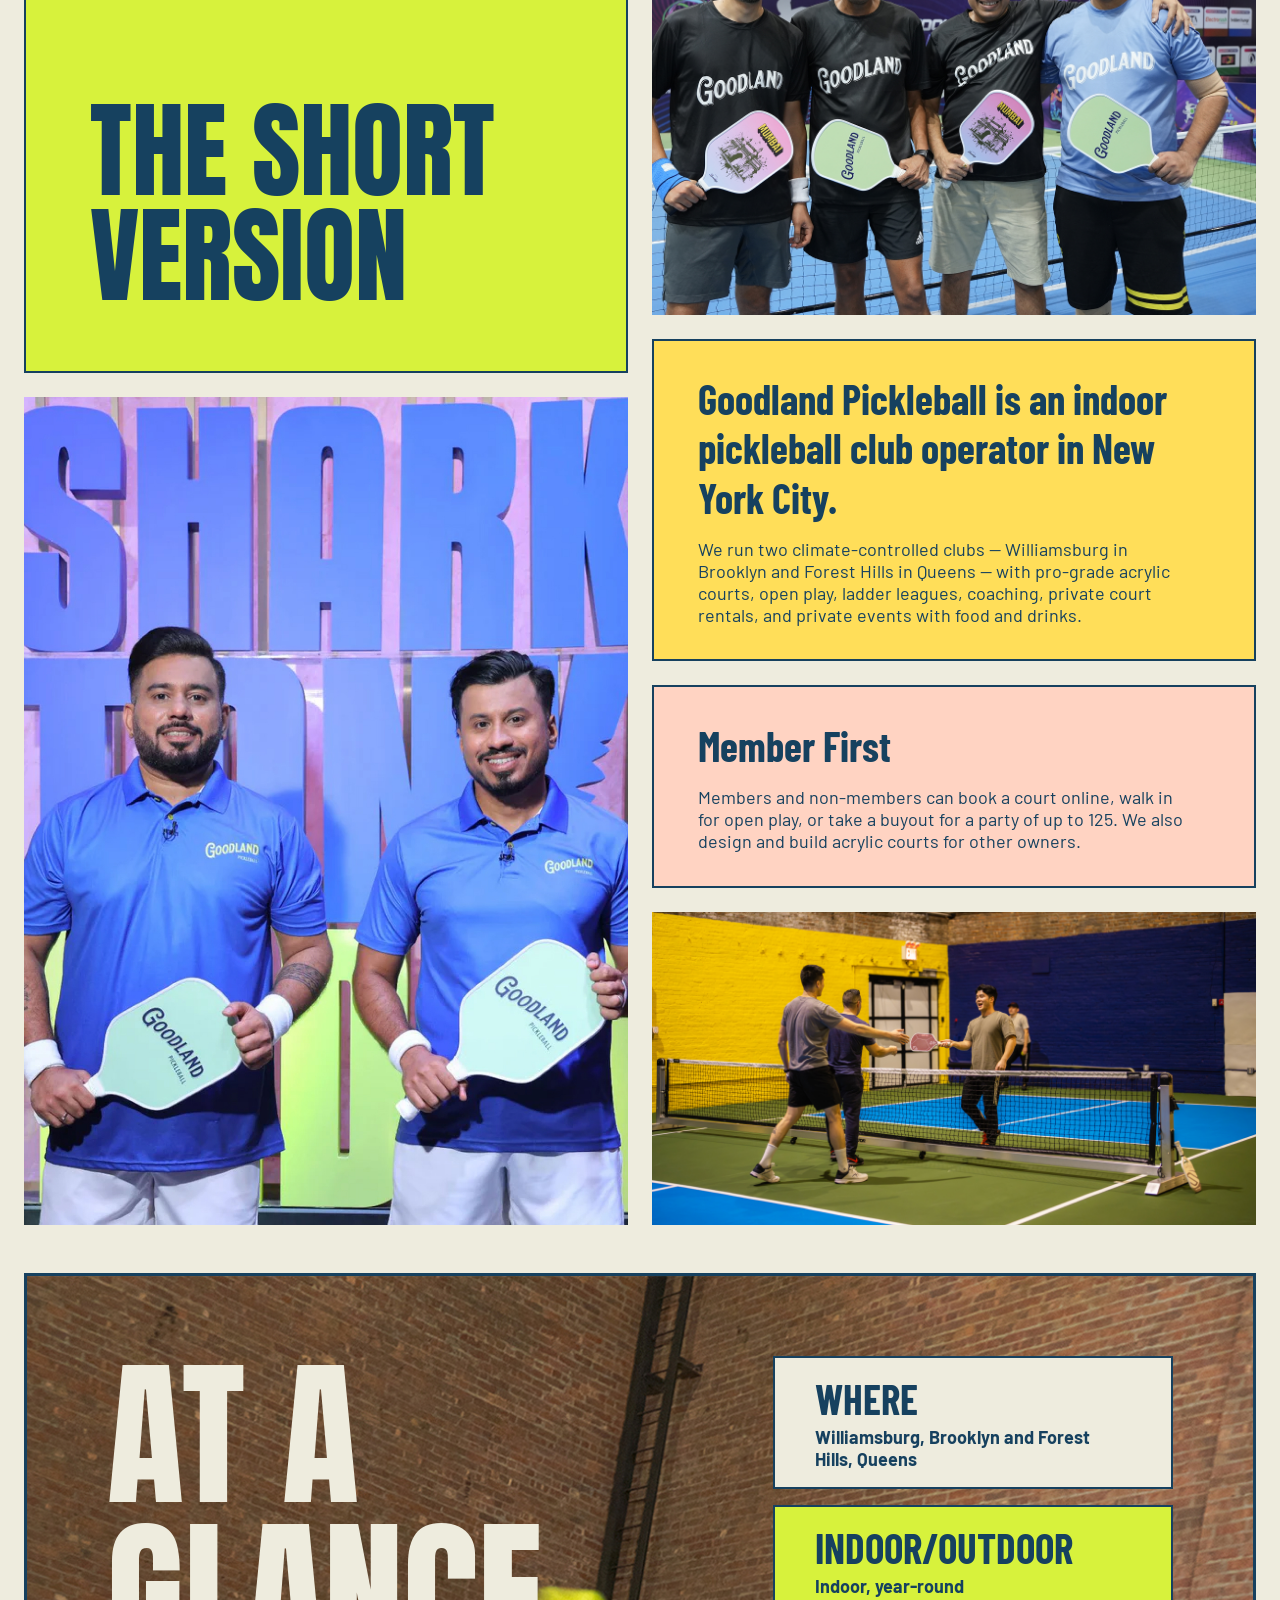
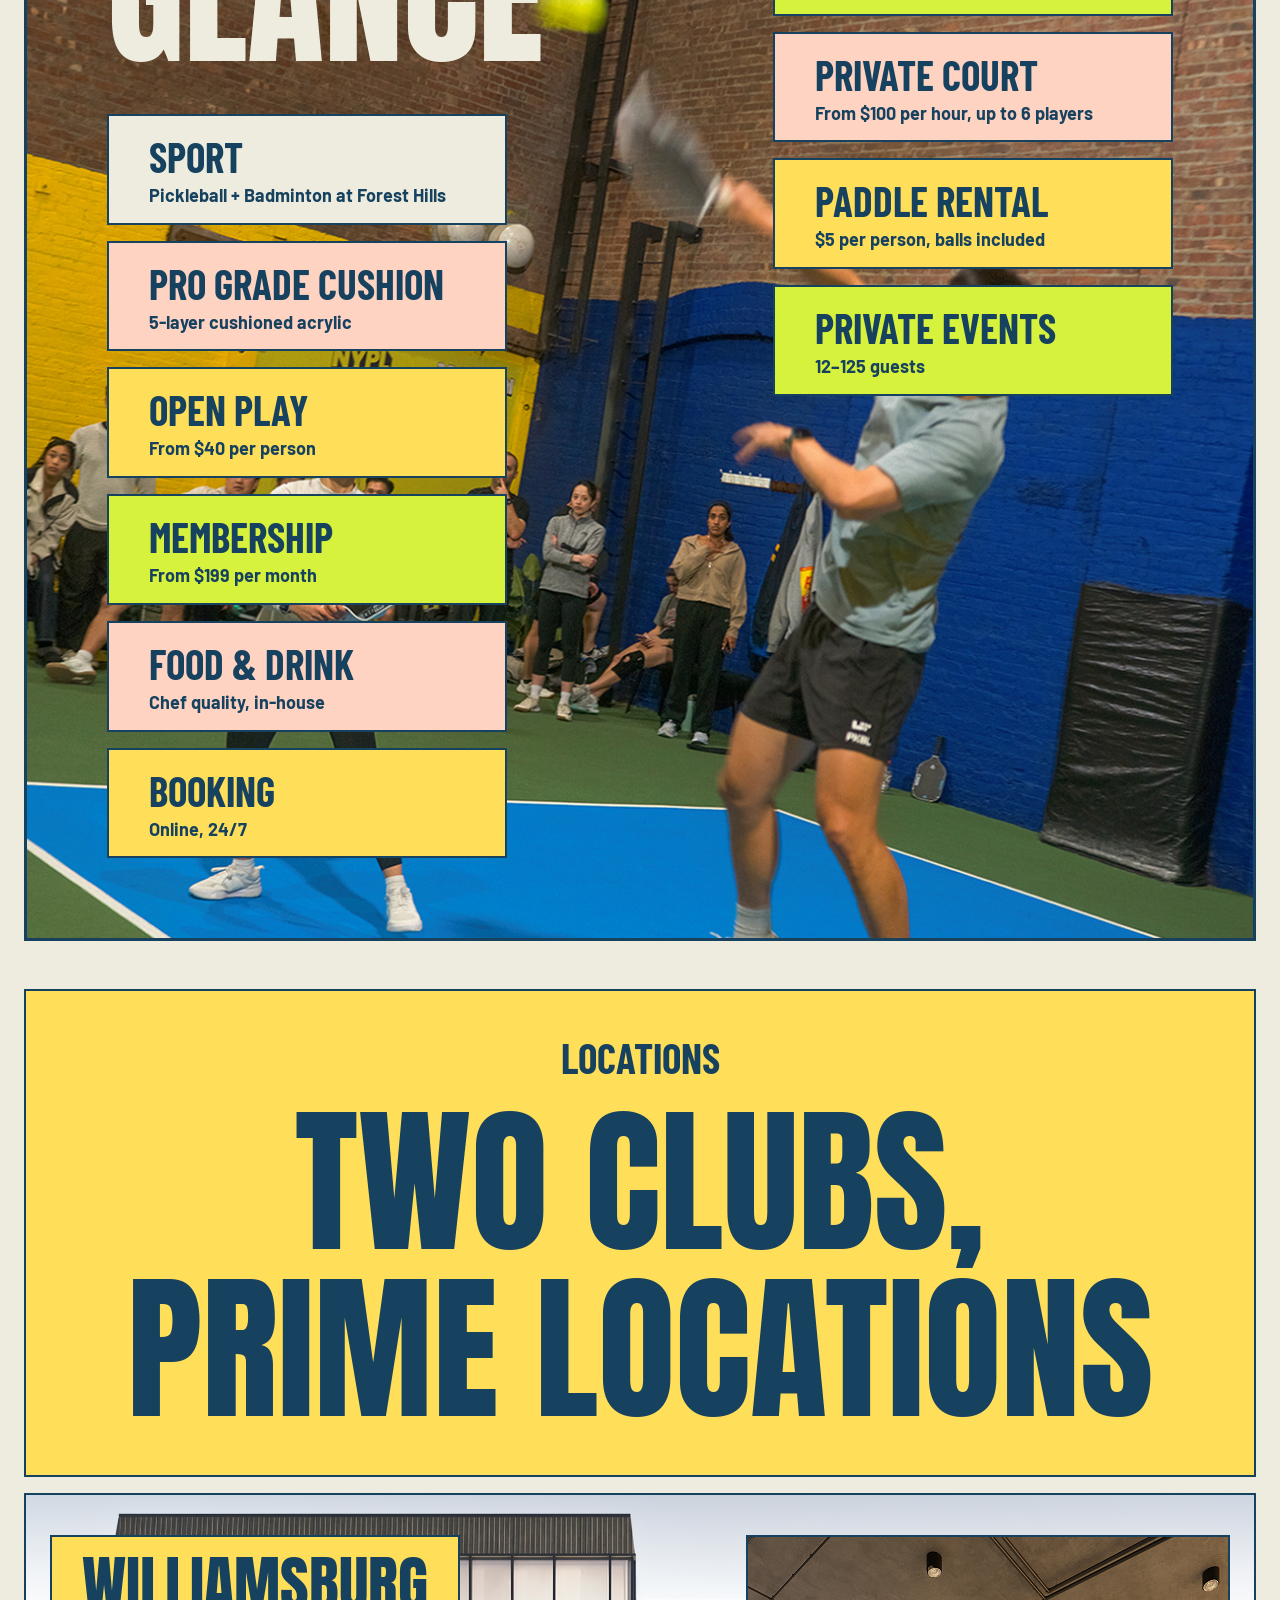
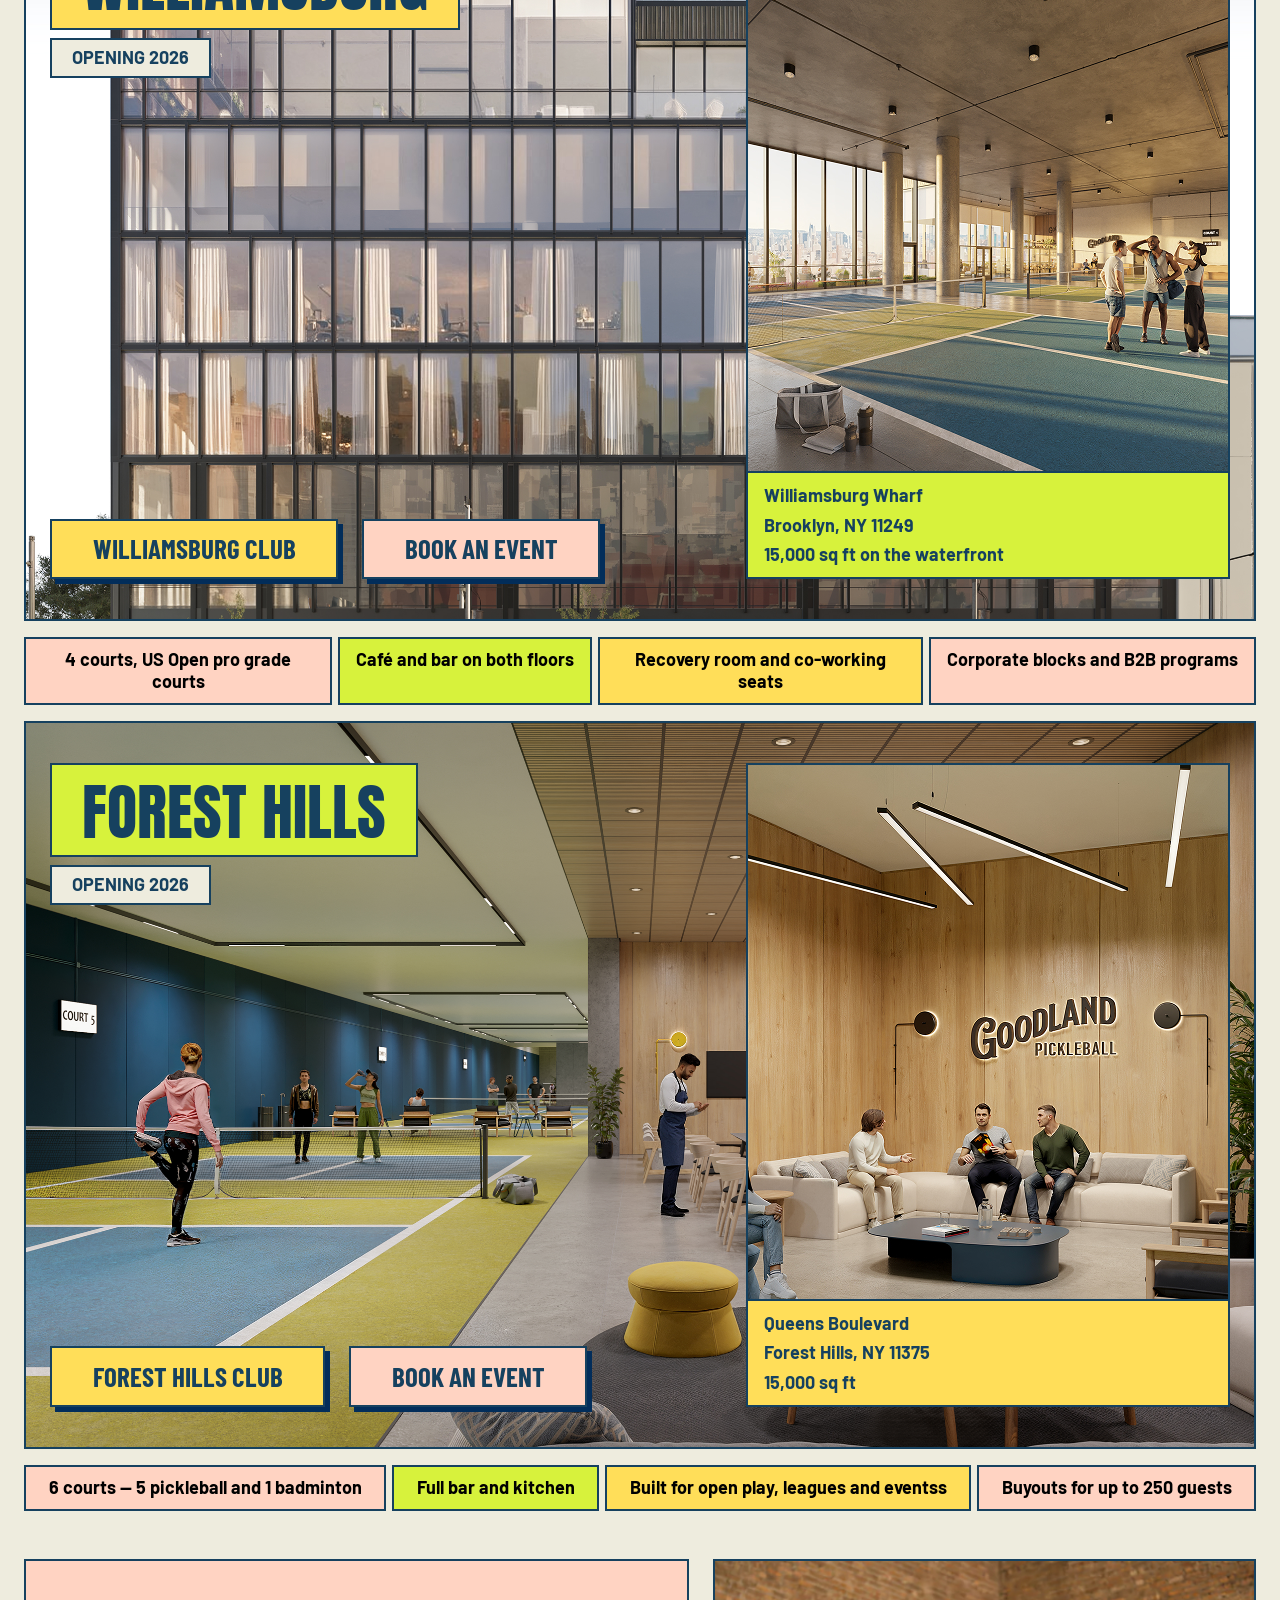
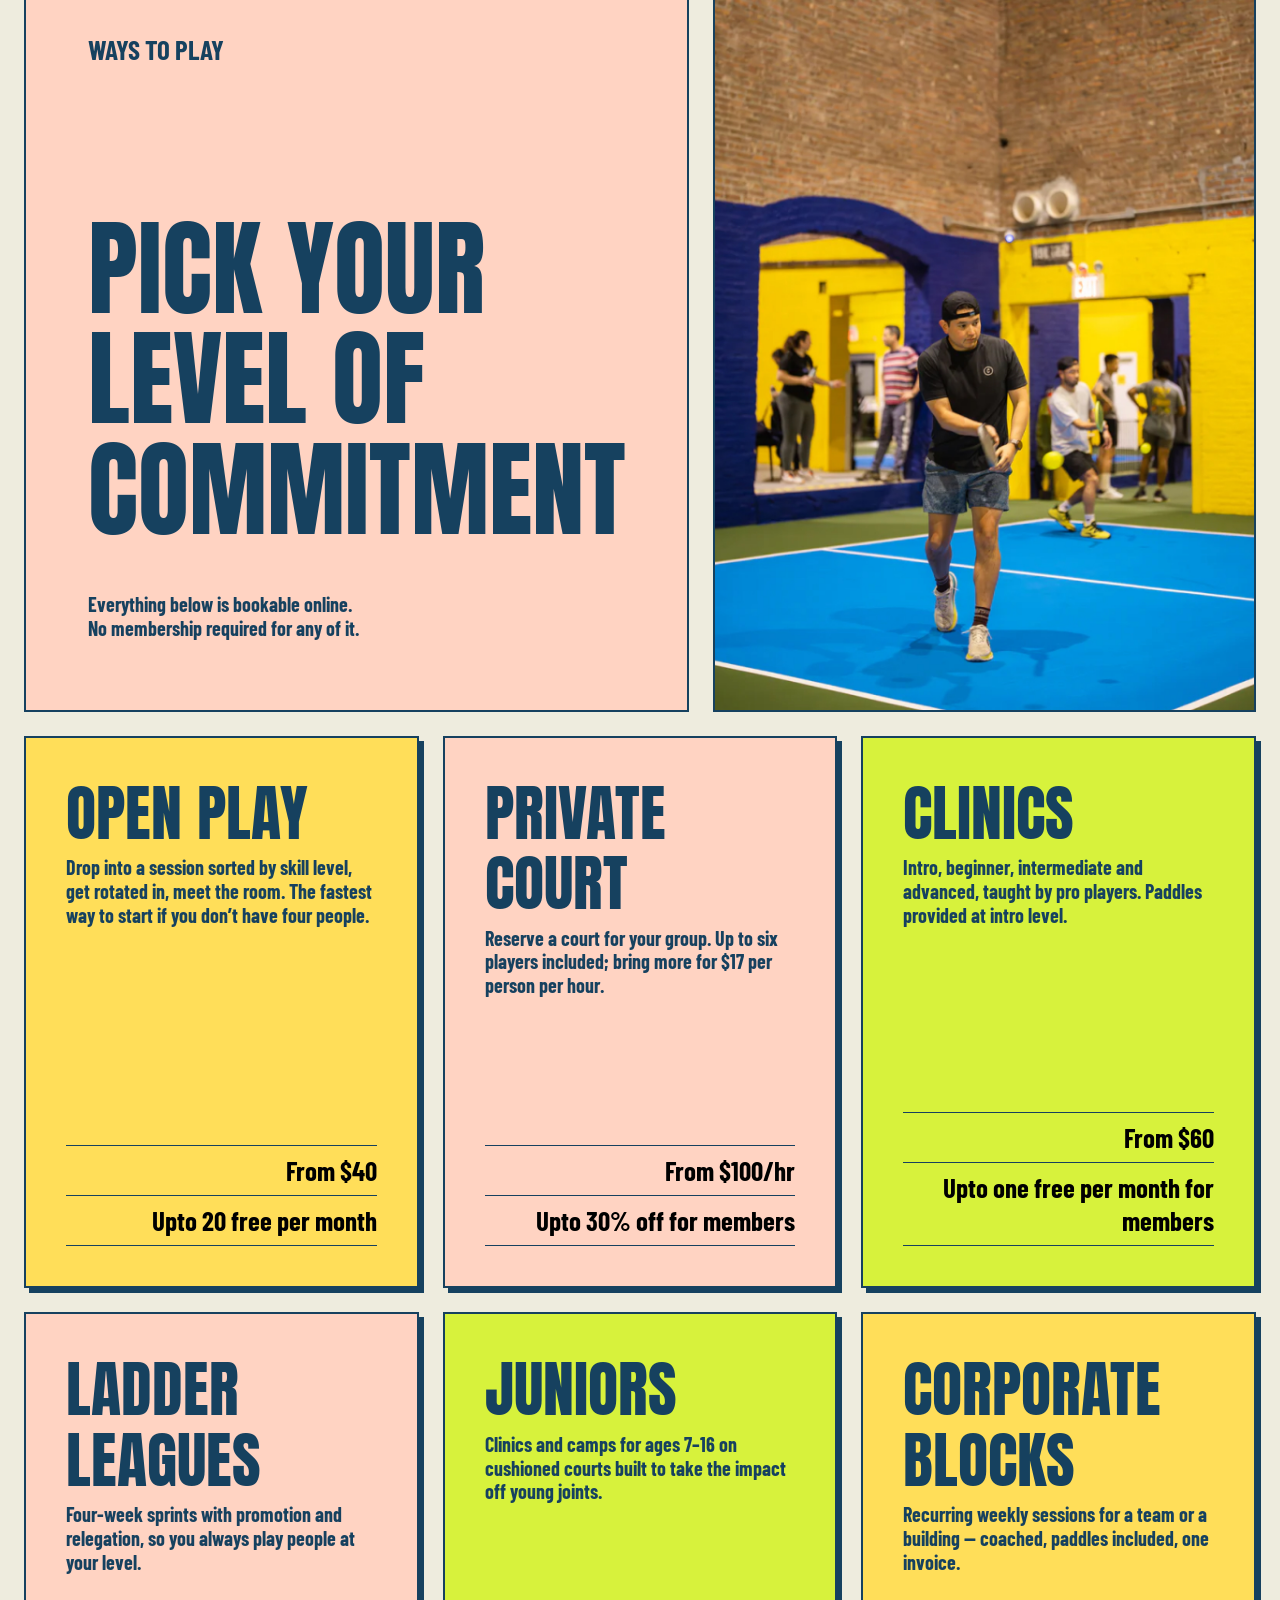
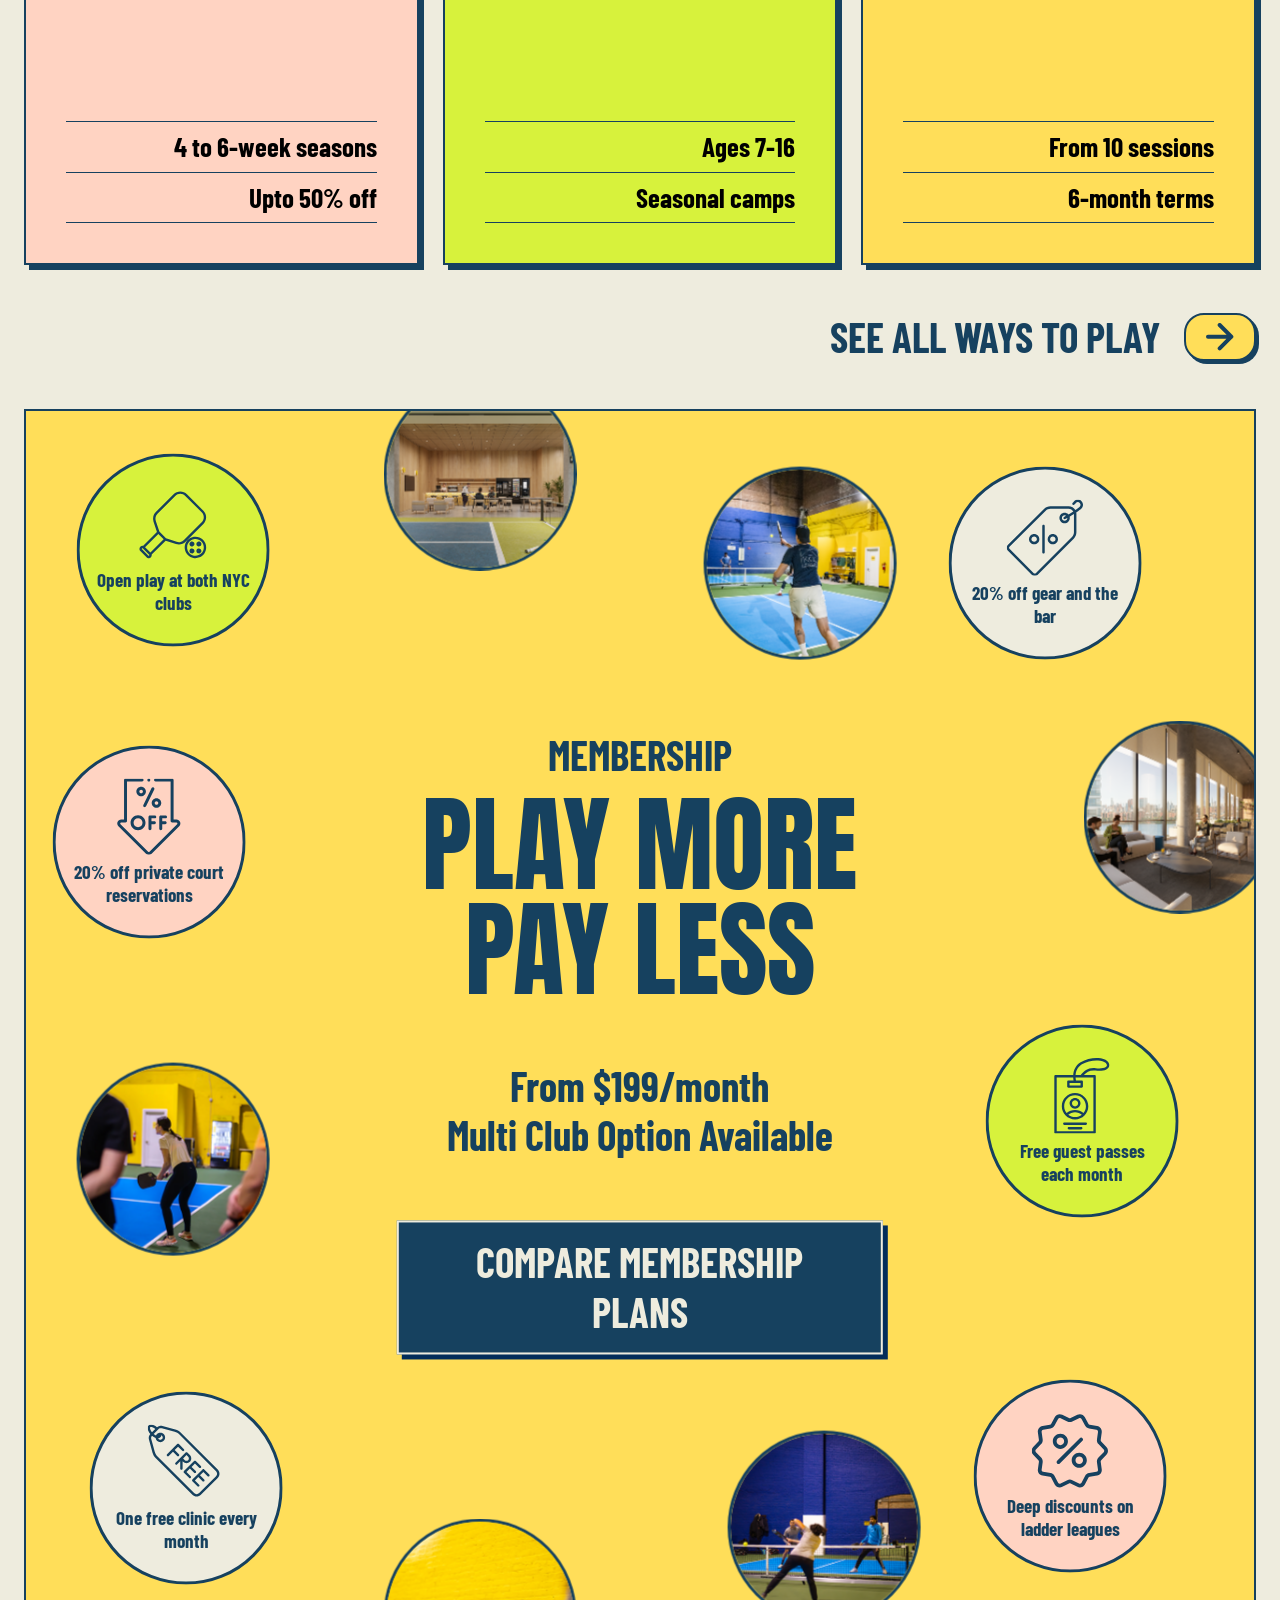
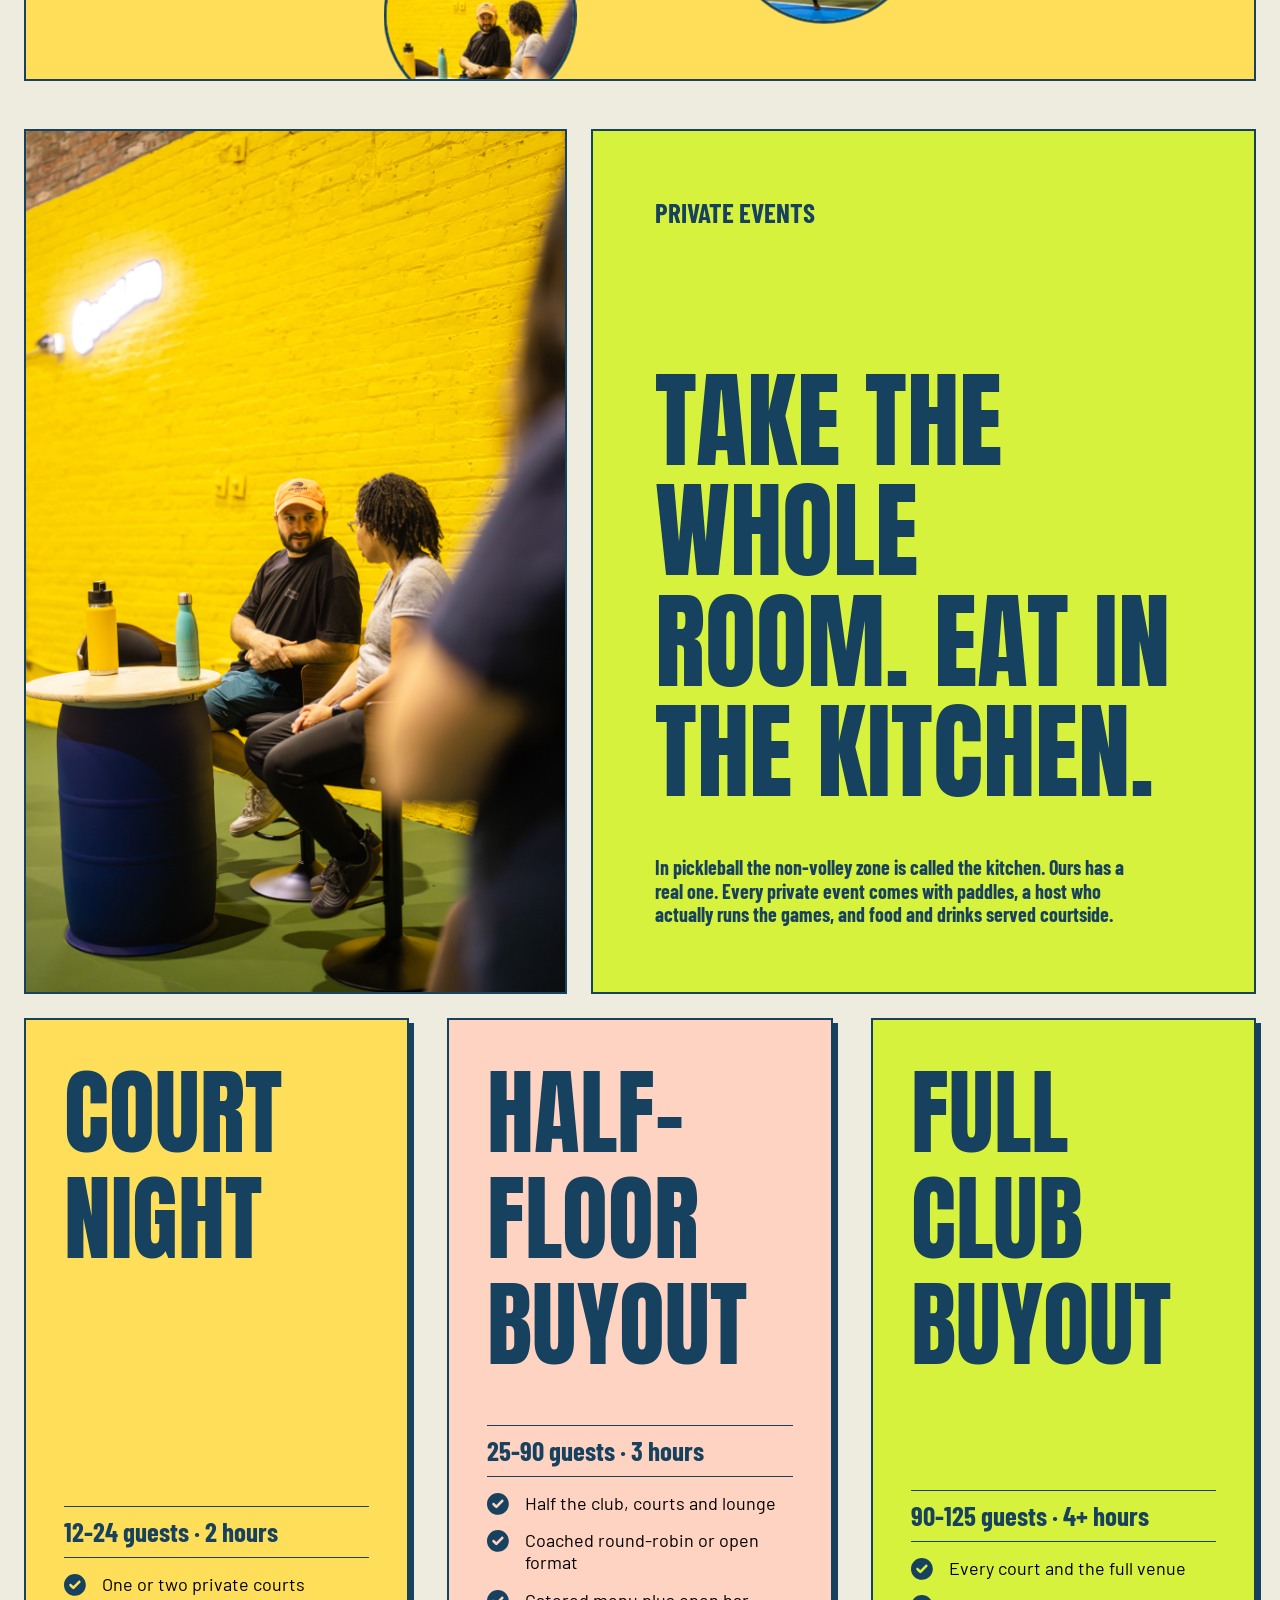
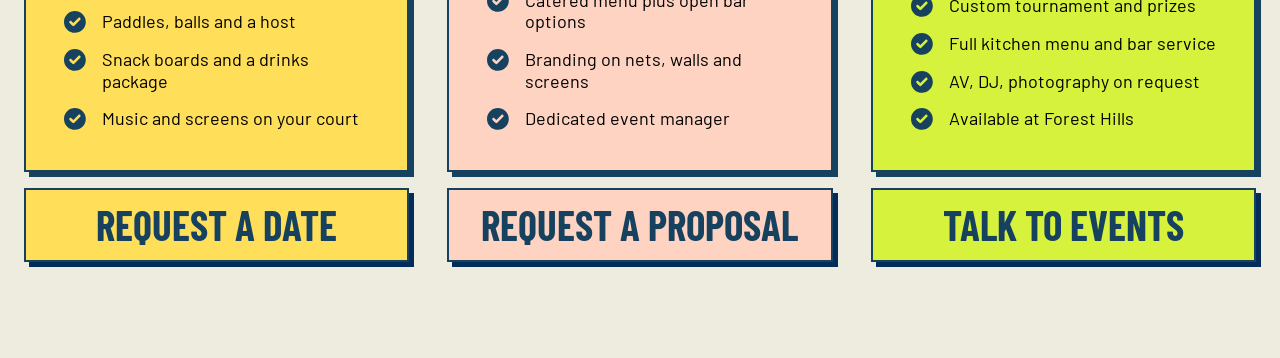
==== commit 4e902e63: "way section, membership, events section added, animation, smoth scroll added" ====
--- a/index.html
+++ b/index.html
@@ -2,6 +2,7 @@
 <html lang="en">
 
 <head>
+	<script>document.documentElement.classList.add('js');</script>
 	<meta charset="UTF-8">
 	<meta name="viewport" content="width=device-width, initial-scale=1.0">
 	<title>Goodland | Home</title>
@@ -9,10 +10,12 @@
 	<link rel="stylesheet" href="./assets/css/swiper-bundle.min.css">
 	<link rel="icon" href="./assets/images/tazaf-favicon.svg" type="image/x-icon">
 	<link rel="stylesheet" href="./assets/css/card.css">
+	<link rel="stylesheet" href="./assets/css/events-section.css">
+	<link rel="stylesheet" href="./assets/css/membership-section.css">
+	<link rel="stylesheet" href="./assets/css/ways-section.css">
 	<link rel="stylesheet" href="./assets/css/location-section.css">
 	<link rel="stylesheet" href="./assets/css/service-section.css">
 	<link rel="stylesheet" href="./assets/css/about-section.css">
-	<link rel="stylesheet" href="./assets/css/ways-section.css">
 	<link rel="stylesheet" href="./assets/css/counter-section.css">
 	<link rel="stylesheet" href="./assets/css/hero-section.css">
 	<link rel="stylesheet" href="./assets/css/header.css">
@@ -70,7 +73,7 @@
 		<!-- hero-section start -->
 		<section class="hero-section">
 			<div class="hero-wrapper">
-				<div class="hero-content">
+				<div class="hero-content reveal-group">
 					<p class="subtitle h4">NEW YORK CITY · BROOKLYN & QUEENS</p>
 					<h1 class="title h1">Premium Pickleball, Built for New York</h1>
 					<p class="text p">Two clubs, ten pro-grade courts, open year-round.<br>
@@ -87,7 +90,7 @@
 		<!-- counter-section start -->
 		<section class="counter-section">
 			<div class="container">
-				<div class="counter-wrap">
+				<div class="counter-wrap reveal-group">
 					<div class="counter-card" style="background: var(--item-bg2);">
 						<h2 class="h3 counter-number">2</h2>
 						<h5 class="h5 counter-title">NYC Clubs</h5>
@@ -116,7 +119,7 @@
 		<!-- about-section start -->
 		<section class="about-section">
 			<div class="container">
-				<div class="about-wrap">
+				<div class="about-wrap reveal-group">
 					<div class="about-col about-col-left">
 						<div class="about-card about-card-label">
 							<p class="label h5">What Goodland Is</p>
@@ -155,7 +158,7 @@
 
 		<!-- service-section start -->
 		<section class="service-section">
-			<div class="service-wrapper">
+			<div class="service-wrapper reveal-group">
 				<div class="service-left">
 					<h2 class="service-title h1">At A Glance</h2>
 					<div class="service-items">
@@ -215,7 +218,7 @@
 
 		<!-- location-section start -->
 		<section class="section location-section">
-			<div class="location-wrap">
+			<div class="location-wrap reveal-group">
 				<div class="location-heading-box">
 					<p class="subtitle h4">LOCATIONS</p>
 					<h2 class="title h1">TWO CLUBS,</br>
@@ -292,10 +295,11 @@
 			</div>
 		</section>
 		<!-- location-section end -->
+
 		<!-- ways-section start -->
 		<section class="ways-section">
 			<div class="ways-wrapper">
-				<div class="ways-top">
+				<div class="ways-top reveal-group">
 					<div class="ways-intro" style="background: var(--item-bg);">
 						<div class="ways-intro-top">
 							<p class="subtitle h5">Ways To Play</p>
@@ -309,73 +313,414 @@
 						<img src="./assets/images/way-header-img1.jpg" alt="way-header-img1.jpg">
 					</div>
 				</div>
-				<div class="ways-grid">
+				<div class="ways-grid reveal-group">
 					<div class="ways-card" style="background: var(--item-bg2);">
-						<h3 class="title h4">Open Play</h3>
-						<p class="text p">Drop into a session sorted by skill level, get rotated in, meet the room. The fastest way
-							to start if you don’t have four people.</p>
+						<div class="ways-card-header">
+							<h3 class="title h3">Open Play</h3>
+							<p class="text p">Drop into a session sorted by skill level, get rotated in, meet the room. The fastest
+								way
+								to start if you don’t have four people.</p>
+						</div>
 						<div class="ways-card-footer">
-							<span>From $40</span>
-							<span>Upto 20 free per month</span>
+							<ul class="ways-list">
+								<li class="h5">From $40</li>
+								<li class="h5">Upto 20 free per month</li>
+							</ul>
 						</div>
 					</div>
 					<div class="ways-card" style="background: var(--item-bg);">
-						<h3 class="title h4">Private Court</h3>
-						<p class="text p">Reserve a court for your group. Up to six players included; bring more for $17 per hour.
-						</p>
+						<div class="ways-card-header">
+							<h3 class="title h3">PRIVATE COURT</h3>
+							<p class="text p">Reserve a court for your group. Up to six players included; bring more for $17 per
+								person per hour.</p>
+						</div>
 						<div class="ways-card-footer">
-							<span>From $100/hr</span>
-							<span>Upto 30% off for members</span>
+							<ul class="ways-list">
+								<li class="h5">From $100/hr</li>
+								<li class="h5">Upto 30% off for members</li>
+							</ul>
 						</div>
 					</div>
 					<div class="ways-card" style="background: var(--item-bg3);">
-						<h3 class="title h4">Clinics</h3>
-						<p class="text p">Intro, beginner, intermediate and advanced, taught by pro players. Paddles provided at
-							intro level.</p>
+						<div class="ways-card-header">
+							<h3 class="title h3">CLINICS</h3>
+							<p class="text p">Intro, beginner, intermediate and advanced, taught by pro players. Paddles provided at
+								intro level.</p>
+						</div>
 						<div class="ways-card-footer">
-							<span>From $60</span>
-							<span>Upto one free per month for members</span>
+							<ul class="ways-list">
+								<li class="h5">From $60</li>
+								<li class="h5">Upto one free per month for members</li>
+							</ul>
 						</div>
 					</div>
 					<div class="ways-card" style="background: var(--item-bg);">
-						<h3 class="title h4">Ladder Leagues</h3>
-						<p class="text p">Four-week sprints with promotion and relegation, so you always play people at your level.
-						</p>
+						<div class="ways-card-header">
+							<h3 class="title h3">LADDER LEAGUES</h3>
+							<p class="text p">Four-week sprints with promotion and relegation, so you always play people at your
+								level.</p>
+						</div>
 						<div class="ways-card-footer">
-							<span>4 to 6-week seasons</span>
-							<span>Upto 50% off</span>
+							<ul class="ways-list">
+								<li class="h5">4 to 6-week seasons</li>
+								<li class="h5">Upto 50% off</li>
+							</ul>
 						</div>
 					</div>
 					<div class="ways-card" style="background: var(--item-bg3);">
-						<h3 class="title h4">Juniors</h3>
-						<p class="text p">Clinics and camps for ages 7-18 on cushioned courts built to take the impact off young
-							joints.</p>
+						<div class="ways-card-header">
+							<h3 class="title h3">JUNIORS</h3>
+							<p class="text p">Clinics and camps for ages 7–16 on cushioned courts built to take the impact off young
+								joints.</p>
+						</div>
 						<div class="ways-card-footer">
-							<span>Ages 7-18</span>
-							<span>Seasonal camps</span>
-						</div>
-					</div>
-					<div class="ways-card" style="background: var(--item-bg3);">
-						<h3 class="title h4">Corporate Blocks</h3>
-						<p class="text p">Recurring weekly sessions for a team or a building — vouchers, paddles included, one
-							invoice.</p>
+							<ul class="ways-list">
+								<li class="h5">Ages 7-16</li>
+								<li class="h5">Seasonal camps</li>
+							</ul>
+						</div>
+					</div>
+					<div class="ways-card" style="background: var(--item-bg2);">
+						<div class="ways-card-header">
+							<h3 class="title h3">CORPORATE BLOCKS</h3>
+							<p class="text p">Recurring weekly sessions for a team or a building — coached, paddles included, one
+								invoice.</p>
+						</div>
 						<div class="ways-card-footer">
-							<span>From 10 sessions</span>
-							<span>8-month terms</span>
-						</div>
-					</div>
-				</div>
-				<a href="#!" class="ways-link">
+							<ul class="ways-list">
+								<li class="h5">From 10 sessions</li>
+								<li class="h5">6-month terms</li>
+							</ul>
+						</div>
+					</div>
+				</div>
+				<a href="#!" class="ways-link h4">
 					See All Ways To Play
-					<svg width="24" height="24" viewBox="0 0 24 24" fill="none" xmlns="http://www.w3.org/2000/svg">
-						<path d="M5 12H19M19 12L12 5M19 12L12 19" stroke="#16415F" stroke-width="2" stroke-linecap="round"
-							stroke-linejoin="round" />
-					</svg>
+					<span class="icon">
+						<svg width="28" height="28" viewBox="0 0 28 28" fill="none" xmlns="http://www.w3.org/2000/svg">
+							<path d="M2 13.6667H25.3333M13.6667 25.3333L25.3333 13.6667L13.6667 2" stroke="#16415F" stroke-width="4"
+								stroke-linecap="round" stroke-linejoin="round" />
+						</svg>
+					</span>
 				</a>
 			</div>
 		</section>
 		<!-- ways-section end -->
 
+		<!-- membership-section start -->
+		<section class="membership-section">
+			<div class="membership-wrap">
+				<div class="membership-center">
+					<p class="subtitle h4">Membership</p>
+					<h2 class="title h2">Play More<br>Pay Less</h2>
+					<div class="price">
+						<p class="text h4">From $199/month</p>
+						<p class="text h4">Multi Club Option Available</p>
+					</div>
+					<a href="#!" class="btn btn-primary">Compare Membership Plans</a>
+				</div>
+				<div class="membership-badge is-photo" style="left: 37%; top: 5%; width: 15.7%;">
+					<div class="membership-parallax">
+						<div class="membership-float">
+							<img src="./assets/images/membership-img1.png" alt="membership-img1.png" loading="lazy">
+						</div>
+					</div>
+				</div>
+				<div class="membership-badge is-icon" style="left: 12%; top: 11%; width: 15.7%;">
+					<div class="membership-parallax">
+						<div class="membership-float" style="background: var(--item-bg3);">
+							<svg width="80" height="80" viewBox="0 0 80 80" fill="none" xmlns="http://www.w3.org/2000/svg">
+								<path
+									d="M72.0002 39.1457C73.8532 37.2873 74.8938 34.7701 74.8938 32.1457C74.8938 29.5213 73.8532 27.0041 72.0002 25.1457L54.8127 7.9557C52.9548 6.10175 50.4374 5.06055 47.8127 5.06055C45.1881 5.06055 42.6706 6.10175 40.8127 7.9557L22.2065 26.562C20.9011 27.8586 19.9852 29.4951 19.5628 31.2858C19.1403 33.0766 19.2282 34.9499 19.8165 36.6932L23.3977 47.4432L8.75022 62.0857C8.24867 62.0115 7.73668 62.0568 7.25597 62.218C6.77526 62.3792 6.33943 62.6517 5.98397 63.0132C5.39324 63.6058 5.06152 64.4084 5.06152 65.2451C5.06152 66.0818 5.39324 66.8844 5.98397 67.4769L12.484 73.977C12.7767 74.2711 13.1248 74.5044 13.5082 74.6631C13.8916 74.8219 14.3027 74.9031 14.7177 74.9019C15.1465 74.9001 15.5706 74.8119 15.9645 74.6424C16.3584 74.473 16.714 74.2258 17.0102 73.9157C17.305 73.6239 17.5387 73.2763 17.6977 72.8932C17.8567 72.5101 17.9379 72.0992 17.9365 71.6844C17.9327 71.5214 17.9168 71.3589 17.889 71.1982L32.5202 56.562L43.2702 60.1432C44.2873 60.4835 45.3527 60.6574 46.4252 60.6582C47.7214 60.6561 49.0044 60.3982 50.2007 59.8993C51.3969 59.4004 52.483 58.6702 53.3965 57.7507L72.0002 39.1457ZM15.1777 72.2082C15.0526 72.3276 14.8863 72.3943 14.7133 72.3943C14.5404 72.3943 14.3741 72.3276 14.249 72.2082L7.74897 65.7082C7.68564 65.6403 7.63684 65.5602 7.60554 65.4727C7.57425 65.3853 7.56113 65.2924 7.56698 65.1997C7.57283 65.1071 7.59753 65.0166 7.63957 64.9338C7.68161 64.851 7.7401 64.7776 7.81147 64.7182C7.87204 64.6569 7.94416 64.6083 8.02366 64.5751C8.10315 64.5419 8.18845 64.5248 8.2746 64.5248C8.36075 64.5248 8.44604 64.5419 8.52554 64.5751C8.60503 64.6083 8.67715 64.6569 8.73772 64.7182L15.2377 71.2182C15.299 71.2786 15.3476 71.3506 15.3807 71.43C15.4138 71.5094 15.4306 71.5947 15.4302 71.6807C15.4271 71.7814 15.4031 71.8803 15.3596 71.9711C15.3161 72.0619 15.2542 72.1427 15.1777 72.2082ZM16.5527 68.9944L10.9652 63.4069L24.8277 49.5432L30.4165 55.132L16.5527 68.9944ZM44.0527 57.7719L32.854 54.0394L25.919 47.1007L22.1865 35.902C21.7477 34.5987 21.6825 33.1987 21.9984 31.8603C22.3143 30.522 22.9987 29.2989 23.974 28.3294L42.5802 9.7232C43.9688 8.33701 45.8507 7.55846 47.8127 7.55846C49.7748 7.55846 51.6567 8.33701 53.0452 9.7232L70.2352 26.9132C71.6208 28.3021 72.3989 30.1838 72.3989 32.1457C72.3989 34.1075 71.6208 35.9893 70.2352 37.3782L51.6252 55.9844C50.6554 56.9579 49.4329 57.6411 48.0956 57.9569C46.7583 58.2728 45.3593 58.2087 44.0565 57.7719H44.0527ZM63.6865 52.4407C61.4614 52.4407 59.2864 53.1005 57.4363 54.3367C55.5863 55.5728 54.1443 57.3298 53.2928 59.3855C52.4413 61.4412 52.2186 63.7032 52.6526 65.8855C53.0867 68.0678 54.1582 70.0723 55.7315 71.6456C57.3049 73.219 59.3094 74.2905 61.4917 74.7245C63.674 75.1586 65.936 74.9358 67.9917 74.0843C70.0473 73.2329 71.8043 71.7909 73.0405 69.9409C74.2767 68.0908 74.9365 65.9157 74.9365 63.6907C74.9332 60.7087 73.7474 57.8497 71.6391 55.7407C69.5308 53.6318 66.6722 52.445 63.6902 52.4407H63.6865ZM63.6865 72.4407C61.9559 72.4407 60.2642 71.9275 58.8252 70.9661C57.3863 70.0046 56.2648 68.638 55.6025 67.0392C54.9403 65.4403 54.767 63.681 55.1046 61.9837C55.4422 60.2863 56.2756 58.7272 57.4993 57.5035C58.723 56.2798 60.2821 55.4464 61.9794 55.1088C63.6768 54.7712 65.4361 54.9445 67.035 55.6068C68.6338 56.269 70.0004 57.3905 70.9618 58.8295C71.9233 60.2684 72.4365 61.9601 72.4365 63.6907C72.4338 66.0099 71.5116 68.2334 69.8721 69.8736C68.2325 71.5139 66.0094 72.4371 63.6902 72.4407H63.6865ZM60.0615 57.4407C59.5423 57.4407 59.0348 57.5947 58.6031 57.8831C58.1714 58.1715 57.835 58.5815 57.6363 59.0612C57.4376 59.5408 57.3856 60.0686 57.4869 60.5778C57.5882 61.087 57.8382 61.5547 58.2053 61.9219C58.5724 62.289 59.0402 62.539 59.5494 62.6403C60.0586 62.7415 60.5864 62.6896 61.066 62.4909C61.5457 62.2922 61.9556 61.9557 62.2441 61.5241C62.5325 61.0924 62.6865 60.5849 62.6865 60.0657C62.6865 59.3702 62.4104 58.703 61.919 58.2109C61.4275 57.7187 60.7608 57.4417 60.0652 57.4407H60.0615ZM59.9365 60.0657C59.9365 60.0325 59.9496 60.0008 59.9731 59.9773C59.9965 59.9539 60.0283 59.9407 60.0615 59.9407C60.0946 59.9407 60.1264 59.9539 60.1499 59.9773C60.1733 60.0008 60.1865 60.0325 60.1865 60.0657C60.189 60.2032 59.9402 60.2032 59.9402 60.067L59.9365 60.0657ZM67.3115 62.6907C67.8306 62.6907 68.3382 62.5367 68.7698 62.2483C69.2015 61.9599 69.538 61.5499 69.7367 61.0702C69.9353 60.5906 69.9873 60.0628 69.886 59.5536C69.7847 59.0444 69.5347 58.5767 69.1676 58.2095C68.8005 57.8424 68.3328 57.5924 67.8236 57.4911C67.3144 57.3899 66.7866 57.4418 66.3069 57.6405C65.8273 57.8392 65.4173 58.1756 65.1289 58.6073C64.8404 59.039 64.6865 59.5465 64.6865 60.0657C64.6863 60.4108 64.7542 60.7526 64.8863 61.0715C65.0184 61.3904 65.212 61.6801 65.4562 61.924C65.7004 62.1679 65.9902 62.3613 66.3092 62.4931C66.6282 62.6249 66.9701 62.6924 67.3152 62.6919L67.3115 62.6907ZM67.3115 59.9407C67.3446 59.9407 67.3764 59.9539 67.3999 59.9773C67.4233 60.0008 67.4365 60.0325 67.4365 60.0657C67.4365 60.2007 67.1865 60.2032 67.1865 60.0657C67.1865 60.049 67.1898 60.0324 67.1963 60.017C67.2028 60.0016 67.2124 59.9876 67.2244 59.976C67.2364 59.9643 67.2506 59.9552 67.2662 59.9491C67.2818 59.9431 67.2985 59.9402 67.3152 59.9407H67.3115ZM60.0615 64.6907C59.5423 64.6907 59.0348 64.8447 58.6031 65.1331C58.1714 65.4215 57.835 65.8315 57.6363 66.3112C57.4376 66.7908 57.3856 67.3186 57.4869 67.8278C57.5882 68.337 57.8382 68.8047 58.2053 69.1719C58.5724 69.539 59.0402 69.789 59.5494 69.8903C60.0586 69.9915 60.5864 69.9396 61.066 69.7409C61.5457 69.5422 61.9556 69.2057 62.2441 68.7741C62.5325 68.3424 62.6865 67.8349 62.6865 67.3157C62.6865 66.6202 62.4104 65.953 61.919 65.4609C61.4275 64.9687 60.7608 64.6917 60.0652 64.6907H60.0615ZM59.9365 67.3157C59.9365 67.2825 59.9496 67.2508 59.9731 67.2273C59.9965 67.2039 60.0283 67.1907 60.0615 67.1907C60.0946 67.1907 60.1264 67.2039 60.1499 67.2273C60.1733 67.2508 60.1865 67.2825 60.1865 67.3157C60.189 67.4532 59.9402 67.4532 59.9402 67.3169L59.9365 67.3157ZM67.3115 64.6907C66.7923 64.6907 66.2848 64.8447 65.8531 65.1331C65.4214 65.4215 65.085 65.8315 64.8863 66.3112C64.6876 66.7908 64.6356 67.3186 64.7369 67.8278C64.8382 68.337 65.0882 68.8047 65.4553 69.1719C65.8224 69.539 66.2902 69.789 66.7994 69.8903C67.3086 69.9915 67.8364 69.9396 68.316 69.7409C68.7957 69.5422 69.2056 69.2057 69.4941 68.7741C69.7825 68.3424 69.9365 67.8349 69.9365 67.3157C69.9365 66.6202 69.6604 65.953 69.169 65.4609C68.6775 64.9687 68.0108 64.6917 67.3152 64.6907H67.3115ZM67.1865 67.3157C67.1865 67.2825 67.1996 67.2508 67.2231 67.2273C67.2465 67.2039 67.2783 67.1907 67.3115 67.1907C67.3446 67.1907 67.3764 67.2039 67.3999 67.2273C67.4233 67.2508 67.4365 67.2825 67.4365 67.3157C67.4415 67.452 67.1902 67.4544 67.1902 67.3169L67.1865 67.3157Z"
+									fill="#16415F" />
+							</svg>
+							<p class="text">Open play at both NYC clubs</p>
+						</div>
+					</div>
+				</div>
+				<div class="membership-badge is-photo" style="left: 63%; top: 12%; width: 15.7%;">
+					<div class="membership-parallax">
+						<div class="membership-float">
+							<img src="./assets/images/membership-img2.png" alt="membership-img2.png" loading="lazy">
+						</div>
+					</div>
+				</div>
+				<div class="membership-badge is-icon" style="left: 83%; top: 12%; width: 15.7%;">
+					<div class="membership-parallax">
+						<div class="membership-float" style="background: var(--off-white);">
+							<svg width="80" height="80" viewBox="0 0 80 80" fill="none" xmlns="http://www.w3.org/2000/svg">
+								<g clip-path="url(#clip0_771_7149)">
+									<g clip-path="url(#clip1_771_7149)">
+										<path
+											d="M80 5.4491C80.0061 3.98832 79.4423 2.61691 78.4127 1.58722C77.383 0.557537 76.0089 -0.00527523 74.5509 3.7268e-05C73.0944 0.00613102 71.7231 0.578475 70.6898 1.6116C70.2523 2.0491 69.4566 2.9941 69.0212 3.51863C68.5641 4.06941 68.6397 4.8866 69.1905 5.34363C69.7411 5.80082 70.5583 5.72519 71.0155 5.17441C71.6973 4.35316 72.2609 3.70644 72.5227 3.44457C73.0692 2.89816 73.7933 2.59535 74.5617 2.59207C74.5659 2.59207 74.5698 2.59207 74.5741 2.59207C75.3337 2.59207 76.0458 2.88582 76.5798 3.42004C77.1169 3.95707 77.4111 4.67379 77.4078 5.43816C77.4045 6.20644 77.1017 6.93051 76.5553 7.47723C76.0661 7.96644 74.3845 9.30035 71.9753 10.9833C70.5502 8.54676 67.907 6.90535 64.8863 6.90535H45.9075C43.3456 6.90535 40.9372 7.90301 39.1255 9.71441L1.18953 47.6508C0.4225 48.4179 0 49.4377 0 50.5224C0 51.6071 0.4225 52.6271 1.18953 53.3939L26.6063 78.8107C27.3981 79.6024 28.4378 79.9982 29.4778 79.9982C30.5178 79.9982 31.5578 79.6022 32.3494 78.8107L70.2856 40.8746C72.097 39.063 73.0947 36.6546 73.0947 34.0925V15.1139C73.0947 14.5538 73.038 14.0069 72.9305 13.478C75.6728 11.591 77.6859 10.0124 78.3881 9.31019C79.4216 8.27707 79.9939 6.90582 80 5.4491ZM70.5027 34.0925C70.5027 35.9621 69.7745 37.7197 68.4528 39.0414L30.5166 76.9779C29.9441 77.5505 29.0119 77.5505 28.4392 76.9779L3.0225 51.5611C2.74516 51.2838 2.59219 50.9149 2.59219 50.5224C2.59219 50.1299 2.745 49.7611 3.0225 49.4838L40.9586 11.5477C42.2806 10.2258 44.0381 9.49785 45.9075 9.49785H64.8861C67.0173 9.49785 68.8752 10.6911 69.8264 12.4446C68.2955 13.4583 66.5812 14.5363 64.7627 15.5963C64.7059 15.5341 64.648 15.4725 64.5878 15.4124C62.4653 13.2899 59.0119 13.2899 56.8894 15.4124C54.7669 17.5349 54.7669 20.9883 56.8894 23.1108C57.9506 24.1721 59.3447 24.7025 60.7386 24.7025C62.1325 24.7025 63.5266 24.1721 64.5878 23.1108C66.0045 21.6941 66.4741 19.6849 65.9997 17.8738C67.5814 16.953 69.1003 16.0119 70.502 15.1014C70.5022 15.1058 70.5025 15.1099 70.5025 15.1141V34.0925H70.5027ZM59.5811 19.8439C59.8088 20.2966 60.2656 20.5578 60.74 20.5578C60.9358 20.5578 61.1347 20.5133 61.3216 20.4193C62.0813 20.0371 62.8383 19.6396 63.5878 19.2324C63.5953 19.9722 63.3188 20.7144 62.7553 21.2778C61.6434 22.3896 59.8347 22.3896 58.7228 21.2778C57.6111 20.166 57.6111 18.3572 58.7228 17.2453C59.2787 16.6894 60.0089 16.4116 60.7391 16.4116C61.3172 16.4116 61.8936 16.5888 62.3853 16.9371C61.6517 17.3358 60.9072 17.7263 60.1567 18.1039C59.5169 18.4254 59.2592 19.2046 59.5811 19.8439Z"
+											fill="#16415F" />
+										<path
+											d="M38.6193 26.4004C37.9036 26.4004 37.3232 26.9805 37.3232 27.6965V55.0682C37.3232 55.784 37.9036 56.3643 38.6193 56.3643C39.3351 56.3643 39.9154 55.784 39.9154 55.0682V27.6965C39.9154 26.9805 39.3351 26.4004 38.6193 26.4004Z"
+											fill="#16415F" />
+										<path
+											d="M32.6923 37.5335C30.57 35.4107 27.1164 35.4108 24.9942 37.5333C22.8717 39.6558 22.8717 43.1093 24.9942 45.2318C26.0556 46.2932 27.4494 46.8236 28.8434 46.8235C30.2372 46.8235 31.6314 46.2927 32.6925 45.2318C33.7208 44.2035 34.287 42.8366 34.287 41.3825C34.287 39.9285 33.7206 38.5614 32.6923 37.5335ZM30.8595 43.3986C29.7477 44.5105 27.9389 44.5104 26.8272 43.3986C25.7155 42.2868 25.7155 40.478 26.8272 39.3661C27.3831 38.8102 28.1133 38.5324 28.8434 38.5324C29.5736 38.5324 30.3038 38.8102 30.8597 39.3661C31.3983 39.9047 31.6948 40.6207 31.6948 41.3824C31.6947 42.1441 31.3981 42.86 30.8595 43.3986Z"
+											fill="#16415F" />
+										<path
+											d="M52.2441 37.5333C50.1216 35.4107 46.668 35.4108 44.546 37.5333C42.4235 39.6558 42.4235 43.1093 44.546 45.2318C45.6072 46.293 47.0011 46.8235 48.3952 46.8235C49.7891 46.8235 51.1832 46.293 52.2443 45.2318C54.3666 43.1093 54.3666 39.6558 52.2441 37.5333ZM50.4111 43.3987C49.2993 44.5105 47.4905 44.5104 46.3788 43.3987C45.2671 42.2868 45.2671 40.478 46.3788 39.3662C46.9347 38.8102 47.6649 38.5324 48.395 38.5324C49.1252 38.5324 49.8554 38.8102 50.4113 39.3662C51.523 40.478 51.523 42.2868 50.4111 43.3987Z"
+											fill="#16415F" />
+									</g>
+								</g>
+								<defs>
+									<clipPath id="clip0_771_7149">
+										<rect width="80" height="80" fill="white" />
+									</clipPath>
+									<clipPath id="clip1_771_7149">
+										<rect width="80" height="80" fill="white" />
+									</clipPath>
+								</defs>
+							</svg>
+							<p class="text">20% off gear and the bar</p>
+						</div>
+					</div>
+				</div>
+				<div class="membership-badge is-icon" style="left: 10%; top: 34%; width: 15.7%;">
+					<div class="membership-parallax">
+						<div class="membership-float" style="background: var(--item-bg);">
+							<svg width="80" height="80" viewBox="0 0 80 80" fill="none" xmlns="http://www.w3.org/2000/svg">
+								<g clip-path="url(#clip0_765_6989)">
+									<path
+										d="M72.7314 45.3686C72.0783 43.792 70.6124 42.8125 68.9058 42.8125H65.9375V1.5625C65.9375 0.699688 65.238 0 64.375 0H47.0313C46.1683 0 45.4688 0.699688 45.4688 1.5625C45.4688 2.42531 46.1683 3.125 47.0313 3.125H62.8125V44.375C62.8125 45.2378 63.5121 45.9375 64.375 45.9375H68.9058C69.5185 45.9375 69.7663 46.3761 69.8444 46.5647C69.9225 46.7531 70.0574 47.2386 69.6243 47.6717L40.7183 76.5775C40.3224 76.9736 39.6777 76.9736 39.2818 76.5775L10.376 47.6717C9.94284 47.2386 10.0777 46.7531 10.1558 46.5647C10.2339 46.3761 10.4816 45.9375 11.0944 45.9375H15.625C16.488 45.9375 17.1875 45.2378 17.1875 44.375V3.125H32.9688C33.8318 3.125 34.5313 2.42531 34.5313 1.5625C34.5313 0.699688 33.8318 0 32.9688 0H15.625C14.7621 0 14.0625 0.699688 14.0625 1.5625V42.8125H11.0943C9.38753 42.8125 7.9216 43.792 7.26863 45.3686C6.6155 46.9455 6.95941 48.6745 8.16628 49.8814L37.0719 78.7872C37.8541 79.5692 38.8939 80 40 80C41.1061 80 42.146 79.5692 42.9282 78.7872L71.8339 49.8814C73.0405 48.6747 73.3846 46.9455 72.7314 45.3686Z"
+										fill="#16415F" />
+									<path
+										d="M35.0184 29.7487C35.2384 29.8555 35.4709 29.906 35.6998 29.906C36.2794 29.906 36.8362 29.5821 37.1066 29.0257L45.7041 11.3216C46.0811 10.5454 45.7573 9.61054 44.9811 9.23366C44.2044 8.85632 43.2698 9.18038 42.893 9.95663L34.2955 27.6607C33.9186 28.4368 34.2422 29.3718 35.0184 29.7487Z"
+										fill="#16415F" />
+									<path
+										d="M48.0337 20.543C45.2767 20.543 43.0337 22.7859 43.0337 25.543C43.0337 28.3 45.2767 30.543 48.0337 30.543C50.7907 30.543 53.0337 28.3 53.0337 25.543C53.0337 22.7859 50.7907 20.543 48.0337 20.543ZM48.0337 27.418C46.9998 27.418 46.1587 26.5769 46.1587 25.543C46.1587 24.5091 46.9998 23.668 48.0337 23.668C49.0676 23.668 49.9087 24.5091 49.9087 25.543C49.9087 26.5769 49.0676 27.418 48.0337 27.418Z"
+										fill="#16415F" />
+									<path
+										d="M26.9663 13.4375C26.9663 16.1945 29.2093 18.4375 31.9663 18.4375C34.7233 18.4375 36.9663 16.1945 36.9663 13.4375C36.9663 10.6805 34.7233 8.4375 31.9663 8.4375C29.2093 8.4375 26.9663 10.6805 26.9663 13.4375ZM33.8413 13.4375C33.8413 14.4714 33.0002 15.3125 31.9663 15.3125C30.9324 15.3125 30.0913 14.4714 30.0913 13.4375C30.0913 12.4036 30.9324 11.5625 31.9663 11.5625C33.0002 11.5625 33.8413 12.4036 33.8413 13.4375Z"
+										fill="#16415F" />
+									<path
+										d="M46.2499 41.6289C47.1129 41.6289 47.8124 40.9292 47.8124 40.0664C47.8124 39.2036 47.1129 38.5039 46.2499 38.5039H41.2207C40.3577 38.5039 39.6582 39.2036 39.6582 40.0664V52.4748C39.6582 53.3377 40.3577 54.0373 41.2207 54.0373C42.0837 54.0373 42.7832 53.3377 42.7832 52.4748V47.7156H45.8504C46.7134 47.7156 47.4129 47.0159 47.4129 46.1531C47.4129 45.2903 46.7134 44.5906 45.8504 44.5906H42.7832V41.6289H46.2499Z"
+										fill="#16415F" />
+									<path
+										d="M28.7207 38.457C24.4129 38.457 20.9082 41.9617 20.9082 46.2695C20.9082 50.5773 24.4129 54.082 28.7207 54.082C33.0285 54.082 36.5332 50.5773 36.5332 46.2695C36.5332 41.9617 33.0285 38.457 28.7207 38.457ZM28.7207 50.957C26.136 50.957 24.0332 48.8542 24.0332 46.2695C24.0332 43.6848 26.136 41.582 28.7207 41.582C31.3054 41.582 33.4082 43.6848 33.4082 46.2695C33.4082 48.8542 31.3054 50.957 28.7207 50.957Z"
+										fill="#16415F" />
+									<path
+										d="M57.5292 41.6289C58.3922 41.6289 59.0917 40.9292 59.0917 40.0664C59.0917 39.2036 58.3922 38.5039 57.5292 38.5039H52.5C51.637 38.5039 50.9375 39.2036 50.9375 40.0664V52.4748C50.9375 53.3377 51.637 54.0373 52.5 54.0373C53.363 54.0373 54.0625 53.3377 54.0625 52.4748V47.7156H57.1297C57.9927 47.7156 58.6922 47.0159 58.6922 46.1531C58.6922 45.2903 57.9927 44.5906 57.1297 44.5906H54.0625V41.6289H57.5292Z"
+										fill="#16415F" />
+									<path
+										d="M40 3.125C40.4109 3.125 40.8141 2.95781 41.1047 2.66703C41.3953 2.37656 41.5625 1.97344 41.5625 1.5625C41.5625 1.15156 41.3953 0.748438 41.1047 0.457813C40.8141 0.167188 40.4109 0 40 0C39.5891 0 39.1859 0.167031 38.8953 0.457813C38.6047 0.748438 38.4375 1.15156 38.4375 1.5625C38.4375 1.97344 38.6047 2.37656 38.8953 2.66703C39.1859 2.95781 39.5891 3.125 40 3.125Z"
+										fill="#16415F" />
+								</g>
+								<defs>
+									<clipPath id="clip0_765_6989">
+										<rect width="80" height="80" fill="white" />
+									</clipPath>
+								</defs>
+							</svg>
+							<p class="text">20% off private court reservations</p>
+						</div>
+					</div>
+				</div>
+				<div class="membership-badge is-photo" style="left: 94%; top: 32%; width: 15.7%;">
+					<div class="membership-parallax">
+						<div class="membership-float">
+							<img src="./assets/images/membership-img3.png" alt="membership-img3.png" loading="lazy">
+						</div>
+					</div>
+				</div>
+				<div class="membership-badge is-photo" style="left: 12%; top: 59%; width: 15.7%;">
+					<div class="membership-parallax">
+						<div class="membership-float">
+							<img src="./assets/images/membership-img4.png" alt="membership-img4.png" loading="lazy">
+						</div>
+					</div>
+				</div>
+				<div class="membership-badge is-icon" style="left: 86%; top: 56%; width: 15.7%;">
+					<div class="membership-parallax">
+						<div class="membership-float" style="background: var(--item-bg3);">
+							<svg width="80" height="80" viewBox="0 0 80 80" fill="none" xmlns="http://www.w3.org/2000/svg">
+								<g clip-path="url(#clip0_771_7119)">
+									<path fill-rule="evenodd" clip-rule="evenodd"
+										d="M31.0196 18.3316H12.4629C11.7721 18.3316 11.2129 18.8916 11.2129 19.5816V78.3341C11.2129 79.0241 11.7721 79.5841 12.4629 79.5841H53.3804C54.0712 79.5841 54.6304 79.0241 54.6304 78.3341V19.5816C54.6304 18.8916 54.0712 18.3316 53.3804 18.3316H42.1737C45.1237 15.1591 48.2379 13.0075 54.3554 13.5991C59.5546 14.1025 63.0762 13.6 65.2696 12.6366C67.0271 11.865 68.0304 10.7766 68.4862 9.62328C69.2512 7.68578 68.5129 5.38745 66.5437 3.57662C64.6287 1.81495 61.1846 0.703284 57.1087 0.467451C51.2754 0.128284 44.1412 1.52495 38.7454 4.89662C32.9846 8.49578 31.3004 13.9233 31.0196 18.3316ZM30.9971 20.8316H13.7129V77.0841H52.1304V20.8316H33.4621C33.5371 22.2141 33.7371 23.36 33.8962 24.095H39.9071C40.5979 24.095 41.1571 24.6541 41.1571 25.345V30.3633C41.1571 31.0541 40.5979 31.6133 39.9071 31.6133H25.9362C25.2454 31.6133 24.6862 31.0541 24.6862 30.3633V25.345C24.6862 24.6541 25.2454 24.095 25.9362 24.095H31.3621C31.2104 23.2558 31.0554 22.1325 30.9971 20.8316ZM26.4354 75.2583H39.4079C40.0979 75.2583 40.6579 74.6983 40.6579 74.0083C40.6579 73.3183 40.0979 72.7583 39.4079 72.7583H26.4354C25.7454 72.7583 25.1854 73.3183 25.1854 74.0083C25.1854 74.6983 25.7454 75.2583 26.4354 75.2583ZM21.6704 70.54H44.1729C44.8629 70.54 45.4229 69.98 45.4229 69.29C45.4229 68.6 44.8629 68.04 44.1729 68.04H21.6704C20.9804 68.04 20.4204 68.6 20.4204 69.29C20.4204 69.98 20.9804 70.54 21.6704 70.54ZM23.0537 60.6383C23.0621 60.6466 23.0704 60.655 23.0787 60.6633C23.0821 60.6666 23.0846 60.6691 23.0879 60.6716C25.5996 63.1991 29.0796 64.7641 32.9212 64.7641C36.7637 64.7641 40.2437 63.1991 42.7554 60.6716C42.7587 60.6691 42.7612 60.6666 42.7646 60.6633C42.7729 60.655 42.7812 60.6466 42.7887 60.6383C45.2637 58.1325 46.7921 54.69 46.7921 50.8941C46.7921 43.2383 40.5771 37.0233 32.9212 37.0233C25.2662 37.0233 19.0512 43.2383 19.0512 50.8941C19.0512 54.69 20.5796 58.1325 23.0537 60.6383ZM40.0187 59.7758C38.0729 58.2183 35.6054 57.2866 32.9212 57.2866C30.2379 57.2866 27.7704 58.2183 25.8246 59.7758C27.7704 61.3333 30.2379 62.2641 32.9212 62.2641C35.6054 62.2641 38.0729 61.3333 40.0187 59.7758ZM41.7962 58C43.3579 56.0533 44.2921 53.5816 44.2921 50.8941C44.2921 44.6183 39.1971 39.5233 32.9212 39.5233C26.6462 39.5233 21.5512 44.6183 21.5512 50.8941C21.5512 53.5816 22.4854 56.0533 24.0471 58C26.4529 55.9941 29.5471 54.7866 32.9212 54.7866C36.2962 54.7866 39.3904 55.9941 41.7962 58ZM32.9212 42.1658C29.7754 42.1658 27.2204 44.7208 27.2204 47.8675C27.2204 51.0141 29.7754 53.5683 32.9212 53.5683C36.0679 53.5683 38.6229 51.0141 38.6229 47.8675C38.6229 44.7208 36.0679 42.1658 32.9212 42.1658ZM32.9212 44.6658C34.6887 44.6658 36.1229 46.1008 36.1229 47.8675C36.1229 49.6341 34.6887 51.0683 32.9212 51.0683C31.1546 51.0683 29.7204 49.6341 29.7204 47.8675C29.7204 46.1008 31.1546 44.6658 32.9212 44.6658ZM32.9462 26.595C32.9296 26.595 32.9129 26.595 32.8971 26.595H27.1862V29.1133H38.6571V26.595H32.9462ZM38.8329 18.3316C42.8271 13.6891 46.3904 10.3175 54.5954 11.1108C59.6721 11.6016 62.9404 11.1283 64.7971 10.0833C65.6137 9.62328 66.1029 9.06995 66.2437 8.43495C66.4687 7.41828 65.8554 6.33995 64.8512 5.41662C63.2596 3.95162 60.3529 3.15995 56.9637 2.96328C51.5996 2.65162 45.0329 3.91578 40.0704 7.01662C35.2271 10.0433 33.7521 14.5766 33.4812 18.3316H38.8329Z"
+										fill="#16415F" />
+								</g>
+								<defs>
+									<clipPath id="clip0_771_7119">
+										<rect width="80" height="80" fill="white" />
+									</clipPath>
+								</defs>
+							</svg>
+							<p class="text">Free guest passes each month</p>
+						</div>
+					</div>
+				</div>
+				<div class="membership-badge is-icon" style="left: 13%; top: 85%; width: 15.7%;">
+					<div class="membership-parallax">
+						<div class="membership-float" style="background: var(--off-white);">
+							<svg width="80" height="80" viewBox="0 0 80 80" fill="none" xmlns="http://www.w3.org/2000/svg">
+								<g clip-path="url(#clip0_765_7031)">
+									<g clip-path="url(#clip1_765_7031)">
+										<path
+											d="M73.432 46.9888L35.1207 8.67757C33.4279 6.98653 31.3238 5.76565 29.0156 5.13519L15.5722 1.46882C14.5759 1.20009 13.5286 1.18214 12.5237 1.41656C11.5188 1.65099 10.5875 2.13049 9.81296 2.81232C6.49921 -0.0479335 2.83684 -0.856309 0.990214 0.990191C-0.855411 2.83582 -0.0486609 6.49507 2.80771 9.80757C2.10125 10.5838 1.60156 11.5255 1.35471 12.5456C1.10786 13.5658 1.12179 14.6317 1.39521 15.6451L5.06146 29.0884C5.69203 31.3969 6.91318 33.5012 8.60459 35.1941L46.9158 73.5053C48.0889 74.6756 49.6783 75.3329 51.3353 75.3329C52.9923 75.3329 54.5816 74.6756 55.7547 73.5053L73.432 55.8277C74.6023 54.6546 75.2595 53.0653 75.2595 51.4083C75.2595 49.7512 74.6023 48.1619 73.432 46.9888ZM2.75759 2.75844C3.39509 2.12094 5.63984 2.58344 8.01834 4.56882L4.56784 8.01919C2.58221 5.64069 2.11934 3.39657 2.75759 2.75844ZM53.9866 71.7376C53.2828 72.4398 52.3292 72.8342 51.335 72.8342C50.3407 72.8342 49.3871 72.4398 48.6833 71.7376L10.3721 33.4263C8.9884 32.0414 7.98927 30.32 7.47309 28.4316L3.80684 14.9882C3.651 14.4 3.64107 13.7827 3.77791 13.1898C3.91475 12.597 4.19423 12.0464 4.59209 11.5861C5.70859 12.5717 6.98984 13.3531 8.37721 13.8946C8.48039 15.0424 8.98076 16.1183 9.79209 16.9368C10.4914 17.6361 11.3823 18.1123 12.3522 18.3052C13.3221 18.4981 14.3274 18.3991 15.241 18.0206C16.1547 17.6422 16.9355 17.0013 17.4849 16.1791C18.0343 15.3569 18.3276 14.3902 18.3276 13.4013C18.3276 12.4123 18.0343 11.4457 17.4849 10.6234C16.9355 9.80117 16.1547 9.1603 15.241 8.78186C14.3274 8.40342 13.3221 8.3044 12.3522 8.49732C11.3823 8.69024 10.4914 9.16644 9.79209 9.86569C9.36885 10.2946 9.0275 10.7972 8.78484 11.3488C7.90067 10.9425 7.07633 10.417 6.33484 9.78694L11.2762 4.84644C11.7441 4.37966 12.3269 4.04456 12.9656 3.87498C13.6044 3.7054 14.2767 3.70732 14.9145 3.88057L28.3578 7.54682C30.2464 8.06272 31.9679 9.06168 33.353 10.4453L71.6642 48.7566C72.3665 49.4604 72.7609 50.414 72.7609 51.4083C72.7609 52.4025 72.3665 53.3561 71.6642 54.0599L53.9866 71.7376ZM13.3642 13.3651C13.9485 12.757 14.2886 11.9552 14.3198 11.1124C14.6956 11.2755 15.0255 11.5284 15.2805 11.849C15.5355 12.1695 15.7077 12.5479 15.782 12.9507C15.8562 13.3535 15.8303 13.7684 15.7065 14.1588C15.5826 14.5493 15.3646 14.9032 15.0717 15.1896C14.7788 15.4759 14.42 15.6858 14.0268 15.8007C13.6337 15.9157 13.2183 15.9322 12.8173 15.8488C12.4163 15.7654 12.0419 15.5846 11.7272 15.3224C11.4125 15.0603 11.1672 14.7247 11.0127 14.3453C11.8916 14.3246 12.7308 13.9748 13.3642 13.3651Z"
+											fill="#16415F" />
+										<path
+											d="M53.9649 45.1617C54.1997 45.3944 54.5171 45.5247 54.8477 45.524C55.1783 45.5232 55.4951 45.3916 55.7288 45.1579C55.9626 44.9241 56.0942 44.6073 56.095 44.2767C56.0957 43.9461 55.9654 43.6287 55.7327 43.394L50.4294 38.0907C50.195 37.8563 49.8771 37.7246 49.5456 37.7246C49.2141 37.7246 48.8961 37.8563 48.6617 38.0907L38.0551 48.6973C37.8207 48.9318 37.689 49.2497 37.689 49.5812C37.689 49.9127 37.8207 50.2307 38.0551 50.4651L43.3583 55.7683C43.4744 55.8844 43.6122 55.9765 43.7639 56.0393C43.9155 56.1022 44.0781 56.1345 44.2422 56.1345C44.4064 56.1345 44.5689 56.1022 44.7206 56.0394C44.8723 55.9765 45.0101 55.8845 45.1261 55.7684C45.2422 55.6523 45.3343 55.5145 45.3971 55.3629C45.4599 55.2112 45.4923 55.0487 45.4923 54.8845C45.4923 54.7204 45.46 54.5578 45.3972 54.4061C45.3343 54.2545 45.2423 54.1167 45.1262 54.0006L40.7067 49.5812L44.2423 46.0456L48.6623 50.4653C48.7782 50.5822 48.9161 50.6751 49.0679 50.7386C49.2198 50.8021 49.3827 50.835 49.5473 50.8353C49.7119 50.8357 49.875 50.8035 50.0272 50.7407C50.1793 50.6779 50.3176 50.5856 50.434 50.4692C50.5504 50.3528 50.6426 50.2146 50.7054 50.0624C50.7683 49.9103 50.8004 49.7472 50.8001 49.5826C50.7997 49.418 50.7668 49.2551 50.7033 49.1032C50.6398 48.9513 50.547 48.8135 50.4301 48.6976L46.0107 44.2781L49.5462 40.7426L53.9649 45.1617Z"
+											fill="#16415F" />
+										<path
+											d="M62.8038 54.0016C63.0386 54.2343 63.356 54.3645 63.6866 54.3638C64.0171 54.3631 64.334 54.2315 64.5677 53.9977C64.8015 53.764 64.9331 53.4471 64.9338 53.1166C64.9345 52.786 64.8043 52.4686 64.5716 52.2338L59.2683 46.9306C59.0339 46.6961 58.716 46.5645 58.3844 46.5645C58.0529 46.5645 57.735 46.6961 57.5006 46.9306L46.8939 57.5374C46.6595 57.7719 46.5278 58.0898 46.5278 58.4213C46.5278 58.7528 46.6595 59.0708 46.8939 59.3052L52.1972 64.6086C52.3131 64.7255 52.4509 64.8183 52.6028 64.8818C52.7547 64.9453 52.9176 64.9782 53.0822 64.9786C53.2468 64.9789 53.4099 64.9468 53.562 64.8839C53.7142 64.8211 53.8524 64.7288 53.9688 64.6124C54.0852 64.496 54.1775 64.3578 54.2403 64.2056C54.3031 64.0535 54.3353 63.8904 54.3349 63.7258C54.3346 63.5612 54.3017 63.3983 54.2382 63.2464C54.1747 63.0945 54.0818 62.9567 53.9649 62.8408L49.5456 58.4213L53.0811 54.8858L57.5006 59.3052C57.6165 59.4221 57.7543 59.515 57.9062 59.5785C58.058 59.6419 58.221 59.6748 58.3856 59.6752C58.5502 59.6755 58.7133 59.6434 58.8654 59.5806C59.0176 59.5177 59.1558 59.4255 59.2722 59.3091C59.3886 59.1927 59.4809 59.0544 59.5437 58.9023C59.6065 58.7501 59.6387 58.5871 59.6383 58.4224C59.6379 58.2578 59.6051 58.0949 59.5416 57.943C59.4781 57.7912 59.3852 57.6533 59.2683 57.5374L54.8488 53.1181L58.3844 49.5826L62.8038 54.0016Z"
+											fill="#16415F" />
+										<path
+											d="M36.2877 27.4861C36.5225 27.7188 36.8399 27.849 37.1704 27.8483C37.501 27.8476 37.8178 27.7159 38.0516 27.4822C38.2853 27.2484 38.417 26.9316 38.4177 26.6011C38.4184 26.2705 38.2882 25.9531 38.0554 25.7183L32.7522 20.4149C32.5178 20.1805 32.1998 20.0488 31.8683 20.0488C31.5368 20.0488 31.2189 20.1805 30.9844 20.4149L20.3778 31.0216C20.2609 31.1374 20.168 31.2753 20.1045 31.4272C20.041 31.579 20.0082 31.742 20.0078 31.9066C20.0075 32.0712 20.0396 32.2342 20.1024 32.3864C20.1653 32.5385 20.2575 32.6768 20.3739 32.7932C20.4903 32.9096 20.6286 33.0019 20.7807 33.0647C20.9329 33.1275 21.0959 33.1597 21.2606 33.1593C21.4252 33.1589 21.5881 33.1261 21.74 33.0626C21.8918 32.9991 22.0297 32.9062 22.1456 32.7893L26.5649 28.3699L30.9844 32.7893C31.1003 32.9062 31.2382 32.9991 31.39 33.0626C31.5419 33.1261 31.7048 33.1589 31.8694 33.1593C32.0341 33.1597 32.1971 33.1275 32.3493 33.0647C32.5014 33.0019 32.6397 32.9096 32.7561 32.7932C32.8725 32.6768 32.9647 32.5385 33.0276 32.3864C33.0904 32.2342 33.1225 32.0712 33.1222 31.9066C33.1218 31.742 33.0889 31.579 33.0255 31.4272C32.962 31.2753 32.8691 31.1374 32.7522 31.0216L28.3327 26.6022L31.8683 23.0667L36.2877 27.4861Z"
+											fill="#16415F" />
+										<path
+											d="M44.2423 38.9756C45.1785 38.0371 45.7043 36.7656 45.7043 35.44C45.7043 34.1144 45.1785 32.8429 44.2423 31.9045L41.5906 29.2528C41.3561 29.0184 41.0382 28.8867 40.7067 28.8867C40.3752 28.8867 40.0572 29.0184 39.8228 29.2528L29.2162 39.8595C29.1001 39.9755 29.008 40.1133 28.9452 40.265C28.8824 40.4167 28.8501 40.5792 28.8501 40.7434C28.8501 40.9075 28.8824 41.0701 28.9453 41.2217C29.0081 41.3734 29.1002 41.5112 29.2163 41.6273C29.3323 41.7433 29.4701 41.8354 29.6218 41.8982C29.7735 41.961 29.936 41.9934 30.1002 41.9934C30.2643 41.9934 30.4269 41.961 30.5785 41.8982C30.7302 41.8354 30.868 41.7433 30.9841 41.6272L34.1536 38.4577V46.0466C34.1536 46.3781 34.2853 46.696 34.5197 46.9305C34.7541 47.1649 35.072 47.2966 35.4036 47.2966C35.7351 47.2966 36.053 47.1649 36.2875 46.9305C36.5219 46.696 36.6536 46.3781 36.6536 46.0466V38.4577L37.1714 38.9756C38.1099 39.9118 39.3813 40.4376 40.7069 40.4376C42.0324 40.4376 43.3039 39.9118 44.2423 38.9756ZM40.7067 31.9045L42.4748 33.6723C42.9403 34.1419 43.2008 34.7767 43.1993 35.4378C43.1979 36.099 42.9346 36.7326 42.4671 37.2001C41.9996 37.6676 41.3659 37.9309 40.7048 37.9323C40.0437 37.9338 39.4089 37.6733 38.9393 37.2078L37.1716 35.4401L40.7067 31.9045Z"
+											fill="#16415F" />
+									</g>
+								</g>
+								<defs>
+									<clipPath id="clip0_765_7031">
+										<rect width="80" height="80" fill="white" />
+									</clipPath>
+									<clipPath id="clip1_765_7031">
+										<rect width="80" height="80" fill="white" />
+									</clipPath>
+								</defs>
+							</svg>
+							<p class="text">One free clinic every month</p>
+						</div>
+					</div>
+				</div>
+				<div class="membership-badge is-photo" style="left: 37%; top: 95%; width: 15.7%;">
+					<div class="membership-parallax">
+						<div class="membership-float">
+							<img src="./assets/images/membership-img5.png" alt="membership-img5.png" loading="lazy">
+						</div>
+					</div>
+				</div>
+				<div class="membership-badge is-photo" style="left: 65%; top: 88%; width: 15.7%;">
+					<div class="membership-parallax">
+						<div class="membership-float">
+							<img src="./assets/images/membership-img6.png" alt="membership-img6.png" loading="lazy">
+						</div>
+					</div>
+				</div>
+				<div class="membership-badge is-icon" style="left: 85%; top: 84%; width: 15.7%;">
+					<div class="membership-parallax">
+						<div class="membership-float" style="background: var(--item-bg);">
+							<svg width="80" height="80" viewBox="0 0 80 80" fill="none" xmlns="http://www.w3.org/2000/svg">
+								<g clip-path="url(#clip0_771_7086)">
+									<g clip-path="url(#clip1_771_7086)">
+										<path
+											d="M78.3254 35.8781L72.8707 30.2303C72.4496 29.7958 72.2488 29.1795 72.3338 28.5808L73.429 20.8083C73.879 17.6213 71.7466 14.6911 68.579 14.1367L60.8471 12.7808C60.2502 12.6764 59.7249 12.2941 59.4429 11.757L55.7691 4.82673C54.2605 1.9797 50.8109 0.859383 47.9174 2.27704L40.8693 5.72673C40.3246 5.99329 39.6755 5.99329 39.1309 5.72673L32.0827 2.27704C29.1874 0.859227 25.7415 1.97954 24.231 4.82673L20.5573 11.757C20.2713 12.3017 19.7576 12.6727 19.153 12.7808L11.423 14.1367C8.25336 14.6891 6.12289 17.6213 6.57289 20.8063L7.66617 28.5806C7.75117 29.1872 7.55805 29.7897 7.1293 30.2302L1.67461 35.878C-0.558203 38.1881 -0.558203 41.8116 1.67461 44.1217L7.1293 49.7695C7.55039 50.2041 7.75117 50.8203 7.66617 51.4191L6.57102 59.1916C6.12102 62.3786 8.25336 65.3088 11.421 65.8631L19.1529 67.2191C19.7498 67.3234 20.2751 67.7058 20.5571 68.2428L24.2309 75.1731C25.7413 78.0202 29.1891 79.1405 32.0826 77.7228L39.1307 74.2731C39.6754 74.0066 40.3245 74.0066 40.8691 74.2731L47.9173 77.7228C48.7652 78.1381 49.6595 78.3352 50.5402 78.3352C52.6649 78.3352 54.7027 77.1859 55.7688 75.1733L59.4426 68.243C59.7285 67.6983 60.2423 67.3275 60.8468 67.2192L68.5768 65.8633C71.7465 65.3109 73.877 62.3788 73.4268 59.1938L72.3335 51.4194C72.2485 50.8128 72.4416 50.2103 72.8704 49.7699L78.3251 44.122C80.5584 41.8117 80.5584 38.1883 78.3254 35.8781ZM75.4802 41.3752L70.0255 47.0191C68.7449 48.3441 68.1598 50.1481 68.4166 51.9716L69.5099 59.7441C69.6605 60.8064 68.9498 61.7838 67.8952 61.9692L60.1613 63.3252C58.3457 63.6439 56.8101 64.7622 55.9468 66.3905L52.273 73.3189C51.7709 74.2692 50.6235 74.6439 49.6559 74.1708L42.6077 70.7191C41.7926 70.3213 40.8963 70.1203 40.0002 70.1203C39.1041 70.1203 38.2077 70.3213 37.3927 70.7209L30.3446 74.1688C29.3807 74.6439 28.2296 74.2692 27.7274 73.3189L24.0537 66.3886C23.1902 64.7584 21.6527 63.642 19.8352 63.3252L12.1052 61.9674C11.0507 61.7819 10.3398 60.8066 10.4885 59.7441L11.5837 51.9716C11.8405 50.1481 11.2552 48.3442 9.97664 47.0211L4.52008 41.3752C3.77648 40.6025 3.77648 39.3974 4.52008 38.6247L9.97477 32.9808C11.2554 31.6558 11.8405 29.8517 11.5837 28.0283L10.4904 20.2558C10.3398 19.1934 11.0505 18.2161 12.1051 18.0306L19.839 16.6747C21.6546 16.3559 23.1902 15.2377 24.0535 13.6094L27.7273 6.68095C28.2295 5.73063 29.3807 5.35985 30.3445 5.82907L37.3926 9.28079C39.0227 10.0766 40.9774 10.0784 42.6077 9.27891L49.6559 5.83126C50.6216 5.3561 51.7709 5.73079 52.273 6.6811L55.9468 13.6114C56.8102 15.2416 58.3477 16.3581 60.1652 16.6749L67.8952 18.0327C68.9498 18.2181 69.6607 19.1934 69.512 20.2559L68.4168 28.0284C68.1599 29.8519 68.7452 31.6558 70.0238 32.9789L75.4804 38.6247C76.224 39.3974 76.224 40.6027 75.4802 41.3752Z"
+											fill="#16415F" />
+										<path
+											d="M53.2663 26.7338C52.4937 25.9611 51.2421 25.9611 50.4695 26.7338L26.7348 50.4685C25.9621 51.2411 25.9621 52.4927 26.7348 53.2654C27.121 53.6516 27.6271 53.8449 28.1332 53.8449C28.6393 53.8449 29.1454 53.6518 29.5316 53.2654L53.2663 29.5307C54.0388 28.758 54.0388 27.5064 53.2663 26.7338Z"
+											fill="#16415F" />
+										<path
+											d="M38.0302 30.1147C38.0302 25.7494 34.48 22.1992 30.1147 22.1992C25.7494 22.1992 22.1992 25.7494 22.1992 30.1147C22.1992 34.48 25.7494 38.0302 30.1147 38.0302C34.48 38.0302 38.0302 34.48 38.0302 30.1147ZM26.1552 30.1147C26.1552 27.932 27.9322 26.155 30.1148 26.155C32.2975 26.155 34.0745 27.932 34.0745 30.1147C34.0745 32.2973 32.2975 34.0744 30.1148 34.0744C27.932 34.0744 26.1552 32.2973 26.1552 30.1147Z"
+											fill="#16415F" />
+										<path
+											d="M49.8852 41.9707C45.5199 41.9707 41.9697 45.5209 41.9697 49.8862C41.9697 54.2515 45.5199 57.8016 49.8852 57.8016C54.2505 57.8016 57.8007 54.2515 57.8007 49.8862C57.8007 45.5209 54.2505 41.9707 49.8852 41.9707ZM49.8852 53.8457C47.7025 53.8457 45.9255 52.0687 45.9255 49.886C45.9255 47.7034 47.7025 45.9263 49.8852 45.9263C52.0679 45.9263 53.8449 47.7034 53.8449 49.886C53.8449 52.0687 52.0679 53.8457 49.8852 53.8457Z"
+											fill="#16415F" />
+									</g>
+								</g>
+								<defs>
+									<clipPath id="clip0_771_7086">
+										<rect width="80" height="80" fill="white" />
+									</clipPath>
+									<clipPath id="clip1_771_7086">
+										<rect width="80" height="80" fill="white" />
+									</clipPath>
+								</defs>
+							</svg>
+							<p class="text">Deep discounts on ladder leagues</p>
+						</div>
+					</div>
+				</div>
+			</div>
+		</section>
+		<!-- membership-section end -->
+
+		<!-- events-section start -->
+		<section class="events-section">
+			<div class="events-wrapper">
+				<div class="events-top reveal-group">
+					<div class="events-media">
+						<img src="./assets/images/event-header-img1.jpg" alt="way-header-img1.jpg">
+					</div>
+					<div class="events-intro" style="background: var(--item-bg3);">
+						<div class="events-intro-top">
+							<p class="subtitle h5">PRIVATE EVENTS</p>
+						</div>
+						<div class="events-intro-btm">
+							<h2 class="title h2">TAKE THE WHOLE ROOM. EAT IN THE KITCHEN.</h2>
+							<p class="text p">In pickleball the non-volley zone is called the kitchen. Ours has a real one. Every
+								private event comes with paddles, a host who actually runs the games, and food and drinks served
+								courtside.</p>
+						</div>
+					</div>
+				</div>
+				<div class="events-grid reveal-group">
+					<div class="events-card-item">
+						<div class="events-card" style="background: var(--item-bg2);">
+							<div class="events-card-header">
+								<h3 class="title">COURT NIGHT</h3>
+							</div>
+							<div class="events-card-footer">
+								<h4 class="events-list-title h5">12-24 guests · 2 hours</h4>
+								<ul class="events-lists">
+									<li class="p">One or two private courts</li>
+									<li class="p">Paddles, balls and a host</li>
+									<li class="p">Snack boards and a drinks package</li>
+									<li class="p">Music and screens on your court</li>
+								</ul>
+							</div>
+						</div>
+						<div class="event-card-btn">
+							<a href="#!" class="btn primary-btn" style="background: var(--item-bg2);">REQUEST A DATE</a>
+						</div>
+					</div>
+					<div class="events-card-item">
+						<div class="events-card" style="background: var(--item-bg);">
+							<div class="events-card-header">
+								<h3 class="title">HALF-FLOOR BUYOUT</h3>
+							</div>
+							<div class="events-card-footer">
+								<h4 class="events-list-title h5">25-90 guests · 3 hours</h4>
+								<ul class="events-lists">
+									<li class="p">Half the club, courts and lounge</li>
+									<li class="p">Coached round-robin or open format</li>
+									<li class="p">Catered menu plus open bar options</li>
+									<li class="p">Branding on nets, walls and screens</li>
+									<li class="p">Dedicated event manager</li>
+								</ul>
+							</div>
+						</div>
+						<div class="event-card-btn">
+							<a href="#!" class="btn primary-btn" style="background: var(--item-bg);">REQUEST A PROPOSAL</a>
+						</div>
+					</div>
+					<div class="events-card-item">
+						<div class="events-card" style="background: var(--item-bg3);">
+							<div class="events-card-header">
+								<h3 class="title">FULL CLUB BUYOUT</h3>
+							</div>
+							<div class="events-card-footer">
+								<h4 class="events-list-title h5">90-125 guests · 4+ hours</h4>
+								<ul class="events-lists">
+									<li class="p">Every court and the full venue</li>
+									<li class="p">Custom tournament and prizes</li>
+									<li class="p">Full kitchen menu and bar service</li>
+									<li class="p">AV, DJ, photography on request</li>
+									<li class="p">Available at Forest Hills</li>
+								</ul>
+							</div>
+						</div>
+						<div class="event-card-btn">
+							<a href="#!" class="btn primary-btn" style="background: var(--item-bg3);">TALK TO EVENTS</a>
+						</div>
+					</div>
+				</div>
+			</div>
+		</section>
+		<!-- events-section end -->
 
 	</main>
 
--- a/assets/css/events-section.css
+++ b/assets/css/events-section.css
@@ -0,0 +1,261 @@
+/* events-section css start */
+.events-section {
+    margin: 48px 24px;
+}
+
+.events-wrapper {
+    display: flex;
+    flex-direction: column;
+    gap: 24px;
+}
+
+.events-top {
+    display: flex;
+    gap: 24px;
+}
+
+.events-intro {
+    flex: 1 1 0;
+    min-width: 0;
+    border: 2px solid var(--border-color);
+    padding: clamp(32px, 3.78vw + 16.81px, 67px) clamp(16px, 4.97vw - 3.98px, 62px) clamp(32px, 3.78vw + 16.81px, 67px) clamp(16px, 5.18vw - 4.83px, 64px);
+    display: flex;
+    flex-direction: column;
+    justify-content: space-between;
+    gap: 16px;
+}
+
+.events-intro .subtitle {
+    font-family: var(--font-secondary);
+    font-weight: 700;
+    text-transform: uppercase;
+    line-height: 122%;
+}
+
+.events-intro .title {
+    font-family: var(--font-primary);
+    font-weight: 400;
+    text-transform: uppercase;
+    line-height: 105%;
+}
+
+.events-intro .text {
+    font-family: var(--font-secondary);
+    margin-top: 48px;
+    font-weight: 700;
+    font-size: clamp(14px, 0.432vw + 14.2635px, 20px);
+    max-width: 480px;
+    line-height: 120%;
+}
+
+.events-media {
+    flex: 1 1 0;
+    min-width: 0;
+    border: 2px solid var(--border-color);
+    overflow: hidden;
+}
+
+.events-media img {
+    width: 100%;
+    height: 100%;
+    object-fit: cover;
+}
+
+.events-grid {
+    display: grid;
+    grid-template-columns: repeat(3, minmax(0, 1fr));
+    gap: 38px;
+}
+
+.events-card-item {
+    display: flex;
+    flex-direction: column;
+    gap: 16px;
+}
+
+.events-card {
+    border: 2px solid var(--border-color);
+    padding: 40px 38px;
+    display: flex;
+    flex-direction: column;
+    justify-content: space-between;
+    gap: 24px;
+    box-shadow: var(--shadow1);
+    flex: 1;
+}
+
+.events-card .title {
+    font-family: var(--font-primary);
+    font-weight: 400;
+    text-transform: uppercase;
+    line-height: 113%;
+    font-size: clamp(48px, 5.184vw + 27.15px, 96px);
+    max-width: 320px;
+}
+
+.events-card-footer {
+    margin-top: 24px;
+    border-top: 1px solid var(--border-color);
+}
+
+.events-list-title {
+    padding: 8px 0;
+    border-bottom: 1px solid var(--border-color);
+    font-weight: 700;
+    font-family: var(--font-secondary);
+    line-height: 122%;
+}
+
+.events-lists {
+    margin-top: 16px;
+    display: flex;
+    flex-direction: column;
+    gap: 16px;
+}
+
+.events-lists li {
+    padding-left: 38px;
+    position: relative;
+    font-family: var(--font-tertiary);
+    font-weight: 400;
+    line-height: 122%;
+}
+
+.events-lists li::before {
+    position: absolute;
+    content: "";
+    z-index: 1;
+    left: 0;
+    top: 0;
+    width: 22px;
+    height: 22px;
+    background: url("../images/circle-check.svg");
+    background-position: center;
+    background-repeat: no-repeat;
+    background-size: cover;
+}
+
+.event-card-btn .btn {
+    width: 100%;
+    font-size: clamp(20px, 2.3758vw + 10.4492px, 42px);
+    padding-left: 10px;
+    padding-right: 10px;
+    display: flex;
+    text-align: center;
+    align-items: center;
+    justify-content: center;
+}
+
+/* events-section css end */
+
+@media only screen and (max-width: 1266px) {
+
+    /* events-section css start */
+    .events-intro {
+        padding: 32px 16px;
+    }
+
+    .events-grid {
+        gap: 24px;
+    }
+
+    /* events-section css end */
+
+}
+
+@media only screen and (max-width: 1080px) {
+
+    /* events-section css start */
+    .events-top {
+        flex-direction: column;
+    }
+
+    .events-intro {
+        aspect-ratio: 357/475;
+        order: 1;
+    }
+
+    .events-media {
+        flex: 1;
+        order: 2;
+    }
+
+    .events-grid {
+        grid-template-columns: repeat(1, minmax(0, 1fr));
+    }
+
+    /* events-section css end */
+
+}
+
+@media only screen and (max-width: 992px) {
+
+    /* events-section css start */
+    .events-media {
+        min-height: 280px;
+    }
+
+    /* events-section css end */
+
+}
+
+@media only screen and (max-width: 767px) {
+
+    /* events-section css start */
+    .events-card {
+        padding: 32px 24px;
+    }
+
+    .events-intro .subtitle {
+        font-size: 20px;
+    }
+
+    .events-intro .text {
+        margin-top: 10px;
+        font-size: 14px;
+    }
+
+    .events-list-title {
+        padding: 4px 0;
+        font-size: 20px !important;
+    }
+
+    /* events-section css end */
+
+}
+
+@media only screen and (max-width: 575px) {
+
+    /* events-section css start */
+    .events-section {
+        margin: 8px 24px;
+    }
+
+    .events-card-item,
+    .events-top,
+    .events-wrapper,
+    .events-grid {
+        gap: 8px;
+    }
+
+    .events-lists {
+        gap: 8px;
+    }
+
+    .events-lists li {
+        padding-left: 24px;
+    }
+
+    .events-lists li::before {
+        width: 16px;
+        height: 16px;
+    }
+
+    .event-card-btn .btn {
+        font-size: 24px;
+        padding: 14px 10px;
+    }
+
+    /* events-section css end */
+
+}
--- a/assets/css/membership-section.css
+++ b/assets/css/membership-section.css
@@ -0,0 +1,257 @@
+/* membership-section css start */
+.membership-section {
+    margin: 48px 24px;
+}
+
+.membership-wrap {
+    position: relative;
+    aspect-ratio: 929 / 959;
+    border: 2px solid var(--border-color);
+    background: var(--item-bg2);
+    overflow: hidden;
+}
+
+.membership-center {
+    position: absolute;
+    left: 50%;
+    top: 50%;
+    transform: translate(-50%, -50%);
+    z-index: 2;
+    display: flex;
+    flex-direction: column;
+    align-items: center;
+    text-align: center;
+    width: clamp(220px, 38vw, 520px);
+}
+
+.membership-center .subtitle {
+    font-family: var(--font-secondary);
+    font-weight: 700;
+    text-transform: uppercase;
+    line-height: 100%;
+    margin-bottom: 16px;
+}
+
+.membership-center .title {
+    font-family: var(--font-primary);
+    font-weight: 400;
+    text-transform: uppercase;
+    line-height: 100%;
+}
+
+.membership-center .price {
+    margin-top: 64px;
+    display: flex;
+    flex-direction: column;
+    gap: 8px;
+}
+
+.membership-center .price .text {
+    line-height: 100%;
+    font-family: var(--font-secondary);
+    font-weight: 700;
+}
+
+.membership-center .btn {
+    margin-top: 64px;
+    border-color: var(--off-white);
+    background: var(--border-color);
+    color: var(--off-white);
+    font-size: clamp(20px, 2.3758vw + 10.4492px, 42px);
+    line-height: 123%;
+    padding-left: 48px;
+    padding-right: 48px;
+}
+
+.membership-center .btn:hover {
+    background: var(--white);
+    color: var(--heading-text-color);
+}
+
+.membership-badge {
+    position: absolute;
+    width: 15.7%;
+    aspect-ratio: 1 / 1;
+    transform: translate(-50%, -50%) scale(0);
+    opacity: 0;
+    z-index: 1;
+    transition: transform 0.6s cubic-bezier(.22, 1, .36, 1), opacity 0.5s ease;
+    transition-delay: var(--pop-delay, 0s);
+}
+
+.membership-section.in-view .membership-badge {
+    transform: translate(-50%, -50%) scale(1);
+    opacity: 1;
+}
+
+.membership-parallax {
+    display: block;
+    width: 100%;
+    height: 100%;
+    transform: translate(var(--px, 0px), var(--py, 0px));
+    transition: transform 0.2s ease-out;
+    will-change: transform;
+}
+
+.membership-float {
+    width: 100%;
+    height: 100%;
+    border-radius: 50%;
+    animation: membershipFloat 5s ease-in-out infinite;
+    animation-delay: var(--float-delay, 0s);
+}
+
+.membership-badge.is-photo .membership-float {
+    overflow: hidden;
+    border: 3px solid var(--border-color);
+}
+
+.membership-badge.is-photo img {
+    width: 100%;
+    height: 100%;
+    object-fit: cover;
+}
+
+.membership-badge.is-icon .membership-float {
+    display: flex;
+    flex-direction: column;
+    align-items: center;
+    justify-content: center;
+    gap: 6px;
+    border: 3px solid var(--border-color);
+    padding: 8%;
+    text-align: center;
+}
+
+.membership-badge.is-icon svg {
+    width: 49%;
+    height: 49%;
+}
+
+.membership-badge.is-icon .text {
+    font-family: var(--font-secondary);
+    font-weight: 700;
+    line-height: 1.15;
+    font-size: clamp(8px, 1.296vw + 2.79px, 20px);
+}
+
+@keyframes membershipFloat {
+
+    0%,
+    100% {
+        transform: translateY(0);
+    }
+
+    50% {
+        transform: translateY(-6%);
+    }
+}
+
+@media (prefers-reduced-motion: reduce) {
+
+    .membership-float,
+    .membership-badge,
+    .membership-parallax {
+        animation: none !important;
+        transition: none !important;
+    }
+
+    .membership-badge {
+        transform: translate(-50%, -50%) scale(1);
+        opacity: 1;
+    }
+
+    .membership-parallax {
+        transform: none !important;
+    }
+}
+
+/* membership-section css end */
+
+@media only screen and (max-width: 992px) {
+
+    /* membership-section css start */
+    .membership-center .subtitle {
+        font-size: 24px;
+    }
+
+    .membership-center .title {
+        font-size: 56px;
+    }
+
+    .membership-center .price {
+        margin-top: 24px;
+    }
+
+    .membership-center .btn {
+        margin-top: 24px;
+    }
+
+    /* membership-section css end */
+}
+
+@media only screen and (max-width: 767px) {
+
+    /* membership-section css start */
+    .membership-center {
+        width: clamp(200px, 68vw, 290px);
+        gap: 6px;
+    }
+
+    .membership-wrap {
+        aspect-ratio: 929 / 1180;
+    }
+
+    .membership-badge {
+        width: 19%;
+    }
+
+    .membership-badge.is-icon .text {
+        font-size: 8px;
+    }
+
+    .membership-badge.is-photo .membership-float {
+        border: 1px solid var(--border-color);
+    }
+
+    .membership-badge.is-icon .membership-float {
+        border: 1px solid var(--border-color);
+    }
+
+    /* membership-section css end */
+
+}
+
+@media only screen and (max-width: 575px) {
+
+    /* membership-section css start */
+    .membership-section {
+        margin: 16px 24px 8px;
+    }
+
+    .membership-wrap {
+        aspect-ratio: 354 / 680;
+    }
+
+    .membership-badge {
+        width: 72px !important;
+    }
+
+    .membership-center .btn {
+        line-height: 120%;
+        padding-left: 16px;
+        padding-right: 16px;
+    }
+
+    .membership-badge.is-icon svg {
+        width: 41%;
+        height: 41%;
+    }
+
+    .membership-badge.is-icon .membership-float {
+        gap: 4px;
+        padding: 12%;
+    }
+    /* membership-section css end */
+
+}
--- a/assets/css/ways-section.css
+++ b/assets/css/ways-section.css
@@ -18,7 +18,7 @@
     flex: 1 1 0;
     min-width: 0;
     border: 2px solid var(--border-color);
-    padding: 75px 62px 71px 64px;
+    padding: clamp(32px, 4.644vw + 13.33px, 75px) clamp(16px, 4.968vw - 3.98px, 62px) clamp(32px, 4.212vw + 15.07px, 71px) clamp(16px, 5.184vw - 4.83px, 64px);
     display: flex;
     flex-direction: column;
     justify-content: space-between;
@@ -63,72 +63,171 @@
 
 .ways-grid {
     display: grid;
-    grid-template-columns: repeat(3, 1fr);
+    grid-template-columns: repeat(3, minmax(0, 1fr));
     gap: 24px;
 }
 
 .ways-card {
     border: 2px solid var(--border-color);
-    padding: 24px;
+    padding: 40px;
     display: flex;
     flex-direction: column;
-    gap: 12px;
+    justify-content: space-between;
+    gap: 24px;
+    box-shadow: var(--shadow1);
+    aspect-ratio: 400/560;
 }
 
 .ways-card .title {
-    font-family: var(--font-secondary);
-    font-weight: 700;
+    font-family: var(--font-primary);
+    font-weight: 400;
     text-transform: uppercase;
-    line-height: 1.2;
+    line-height: 113%;
 }
 
 .ways-card .text {
-    font-family: var(--font-tertiary);
+    margin-top: 8px;
+    font-family: var(--font-secondary);
+    font-weight: 700;
+    line-height: 120%;
+    font-size: clamp(14px, 0.432vw + 14.2635px, 20px);
 }
 
 .ways-card-footer {
-    margin-top: auto;
-    padding-top: 12px;
-    border-top: 2px solid var(--border-color);
+    margin-top: 24px;
+    border-top: 1px solid var(--border-color);
+}
+
+.ways-list {
+    padding-top: 8px;
     display: flex;
     flex-direction: column;
-    gap: 4px;
-    font-family: var(--font-tertiary);
-    font-weight: 700;
-    font-size: 13px;
+    gap: 8px;
+}
+
+.ways-list li {
+    text-align: right;
+    padding-bottom: 8px;
+    border-bottom: 1px solid var(--border-color);
+    font-weight: 700;
+    font-family: var(--font-secondary);
+    line-height: 122%;
 }
 
 .ways-link {
+    margin-top: 24px;
     align-self: flex-end;
     display: inline-flex;
     align-items: center;
-    gap: 8px;
+    gap: 24px;
     font-family: var(--font-secondary);
     font-weight: 700;
     text-transform: uppercase;
     color: var(--heading-text-color);
-}
-
-.ways-link svg {
-    width: 24px;
-    height: 24px;
+    line-height: 113%;
+}
+
+.ways-link .icon {
+    width: 72px;
+    height: 48px;
+    background: var(--item-bg2);
+    border: 2px solid var(--border-color);
+    border-radius: 20px;
+    overflow: hidden;
+    box-shadow: 3px 3px 0px 0px var(--border-color);
+    display: flex;
+    align-items: center;
+    justify-content: center;
+}
+
+.ways-link .icon svg {
+    transition:
+        transform 0.45s cubic-bezier(.22, 1, .36, 1);
+}
+
+.ways-link:hover .icon svg {
+    animation: arrowMove 0.7s cubic-bezier(.22, 1, .36, 1);
+}
+
+@keyframes arrowMove {
+    0% {
+        transform: translateX(0);
+    }
+
+    40% {
+        transform: translateX(10px);
+    }
+
+    55% {
+        transform: translateX(-3px);
+    }
+
+    100% {
+        transform: translateX(6px);
+    }
 }
 
 /* ways-section css end */
 
-@media only screen and (max-width: 992px) {
+@media only screen and (max-width: 1266px) {
+
+    /* ways-section css start */
+    .ways-intro {
+        padding: 32px 16px;
+    }
+
+    /* ways-section css end */
+
+}
+
+@media only screen and (max-width: 1080px) {
 
     /* ways-section css start */
     .ways-top {
         flex-direction: column;
     }
 
+    .ways-intro {
+        aspect-ratio: 357/384;
+    }
+
+    .ways-media {
+        flex: 1;
+    }
+
+    .ways-grid {
+        grid-template-columns: repeat(2, minmax(0, 1fr));
+    }
+
+    /* ways-section css end */
+
+}
+
+@media only screen and (max-width: 992px) {
+
+    /* ways-section css start */
     .ways-media {
         min-height: 280px;
     }
 
-    .ways-grid {
-        grid-template-columns: repeat(2, 1fr);
+    /* ways-section css end */
+
+}
+
+@media only screen and (max-width: 767px) {
+
+    /* ways-section css start */
+    .ways-card {
+        padding: 30px 14px;
+    }
+
+    .ways-intro .subtitle {
+        font-size: 20px;
+    }
+
+    .ways-intro .text {
+        margin-top: 10px;
+        font-size: 14px;
     }
 
     /* ways-section css end */
@@ -142,21 +241,63 @@
         margin: 8px 24px;
     }
 
-    .ways-wrapper {
+    .ways-top,
+    .ways-wrapper,
+    .ways-grid {
         gap: 8px;
     }
 
-    .ways-intro {
-        padding: 24px;
-    }
-
     .ways-grid {
-        grid-template-columns: 1fr;
+        display: flex;
+        flex-wrap: wrap;
+    }
+
+    .ways-card {
+        width: calc(50% - 4.5px);
+    }
+
+    .ways-list {
+        padding-top: 4px;
+        gap: 4px;
+    }
+
+    .ways-list li {
+        padding-bottom: 4px;
+    }
+
+    .ways-link {
+        margin-top: 8px;
         gap: 8px;
-    }
-
-    .ways-card {
-        padding: 16px;
+        font-size: 24px;
+    }
+
+    .ways-link .icon {
+        width: 36px;
+        height: 24px;
+        box-shadow: 1px 1px 0px 0px var(--border-color);
+    }
+
+    .ways-link .icon svg {
+        width: 11.67px;
+        height: 11.67px;
+    }
+
+    @keyframes arrowMove {
+        0% {
+            transform: translateX(0);
+        }
+
+        40% {
+            transform: translateX(6px);
+        }
+
+        55% {
+            transform: translateX(-2px);
+        }
+
+        100% {
+            transform: translateX(4px);
+        }
     }
 
     /* ways-section css end */
--- a/assets/css/location-section.css
+++ b/assets/css/location-section.css
@@ -31,6 +31,14 @@
     font-family: var(--font-primary);
     line-height: 105%;
     text-transform: uppercase;
+}
+
+.location-item1 {
+    background: url("../images/location-item-bg1.jpg");
+}
+
+.location-item2{
+    background: url("../images/location-item-bg2.jpg");
 }
 
 .location-item {
@@ -42,14 +50,7 @@
     display: flex;
     justify-content: space-between;
     gap: 16px;
-}
-
-.location-item1 {
-    background: url("../images/location-item-bg1.jpg");
-}
-
-.location-item2{
-    background: url("../images/location-item-bg2.jpg");
+    aspect-ratio: 1280/720;
 }
 
 .location-item-content {
--- a/assets/css/hero-section.css
+++ b/assets/css/hero-section.css
@@ -14,9 +14,6 @@
     padding-right: clamp(16px, 7.9914vw - 16.1253px, 90px);
     padding-top: clamp(51px, 3.3477vw + 37.5421px, 82px);
     padding-bottom: clamp(67px, 1.6199vw + 60.4881px, 82px);
-    background: #16415F40;
-    background-blend-mode: multiply;
-    background: linear-gradient(180deg, rgba(255, 255, 255, 0) 0%, #16415F 100%);
 }
 
 .hero-content {
@@ -35,7 +32,7 @@
 .hero-content .title {
     font-family: var(--font-primary);
     color: var(--off-white);
-    font-weight: 700;
+    font-weight: 400;
     line-height: 100%;
     text-transform: uppercase;
 }
--- a/assets/css/main.css
+++ b/assets/css/main.css
@@ -152,7 +152,6 @@
 
 a {
     text-decoration: none;
-    font-family: var(--paragraph-font);
     transition: ease .3s;
     cursor: pointer;
 }
@@ -165,7 +164,6 @@
 h6 {
     margin: 0;
     line-height: 1.2;
-    font-family: var(--heading-font);
     color: var(--heading-text-color);
 }
 
@@ -202,13 +200,8 @@
     font-size: 16px;
     font-weight: 400;
     color: var(--paragraph-text-color);
-    font-family: var(--paragraph-font);
     margin: 0;
     line-height: 22px;
-}
-
-span {
-    font-family: var(--paragraph-font);
 }
 
 .container {
@@ -311,6 +304,57 @@
 
 /* input css end */
 
+/* scroll-reveal css start */
+html.js .reveal-group>* {
+    opacity: 0;
+    transform: translateY(24px);
+    transition: opacity .6s ease, transform .6s cubic-bezier(.22, 1, .36, 1);
+}
+
+html.js .reveal-group.is-visible>* {
+    opacity: 1;
+    transform: none;
+}
+
+.reveal-group>*:nth-child(1) {
+    transition-delay: 0s;
+}
+
+.reveal-group>*:nth-child(2) {
+    transition-delay: .08s;
+}
+
+.reveal-group>*:nth-child(3) {
+    transition-delay: .16s;
+}
+
+.reveal-group>*:nth-child(4) {
+    transition-delay: .24s;
+}
+
+.reveal-group>*:nth-child(5) {
+    transition-delay: .32s;
+}
+
+.reveal-group>*:nth-child(6) {
+    transition-delay: .4s;
+}
+
+.reveal-group>*:nth-child(n+7) {
+    transition-delay: .48s;
+}
+
+@media (prefers-reduced-motion: reduce) {
+
+    html.js .reveal-group>* {
+        opacity: 1;
+        transform: none;
+        transition: none;
+    }
+}
+
+/* scroll-reveal css end */
+
 /* cart-drawer css start */
 .cart-drawer {
     position: fixed;
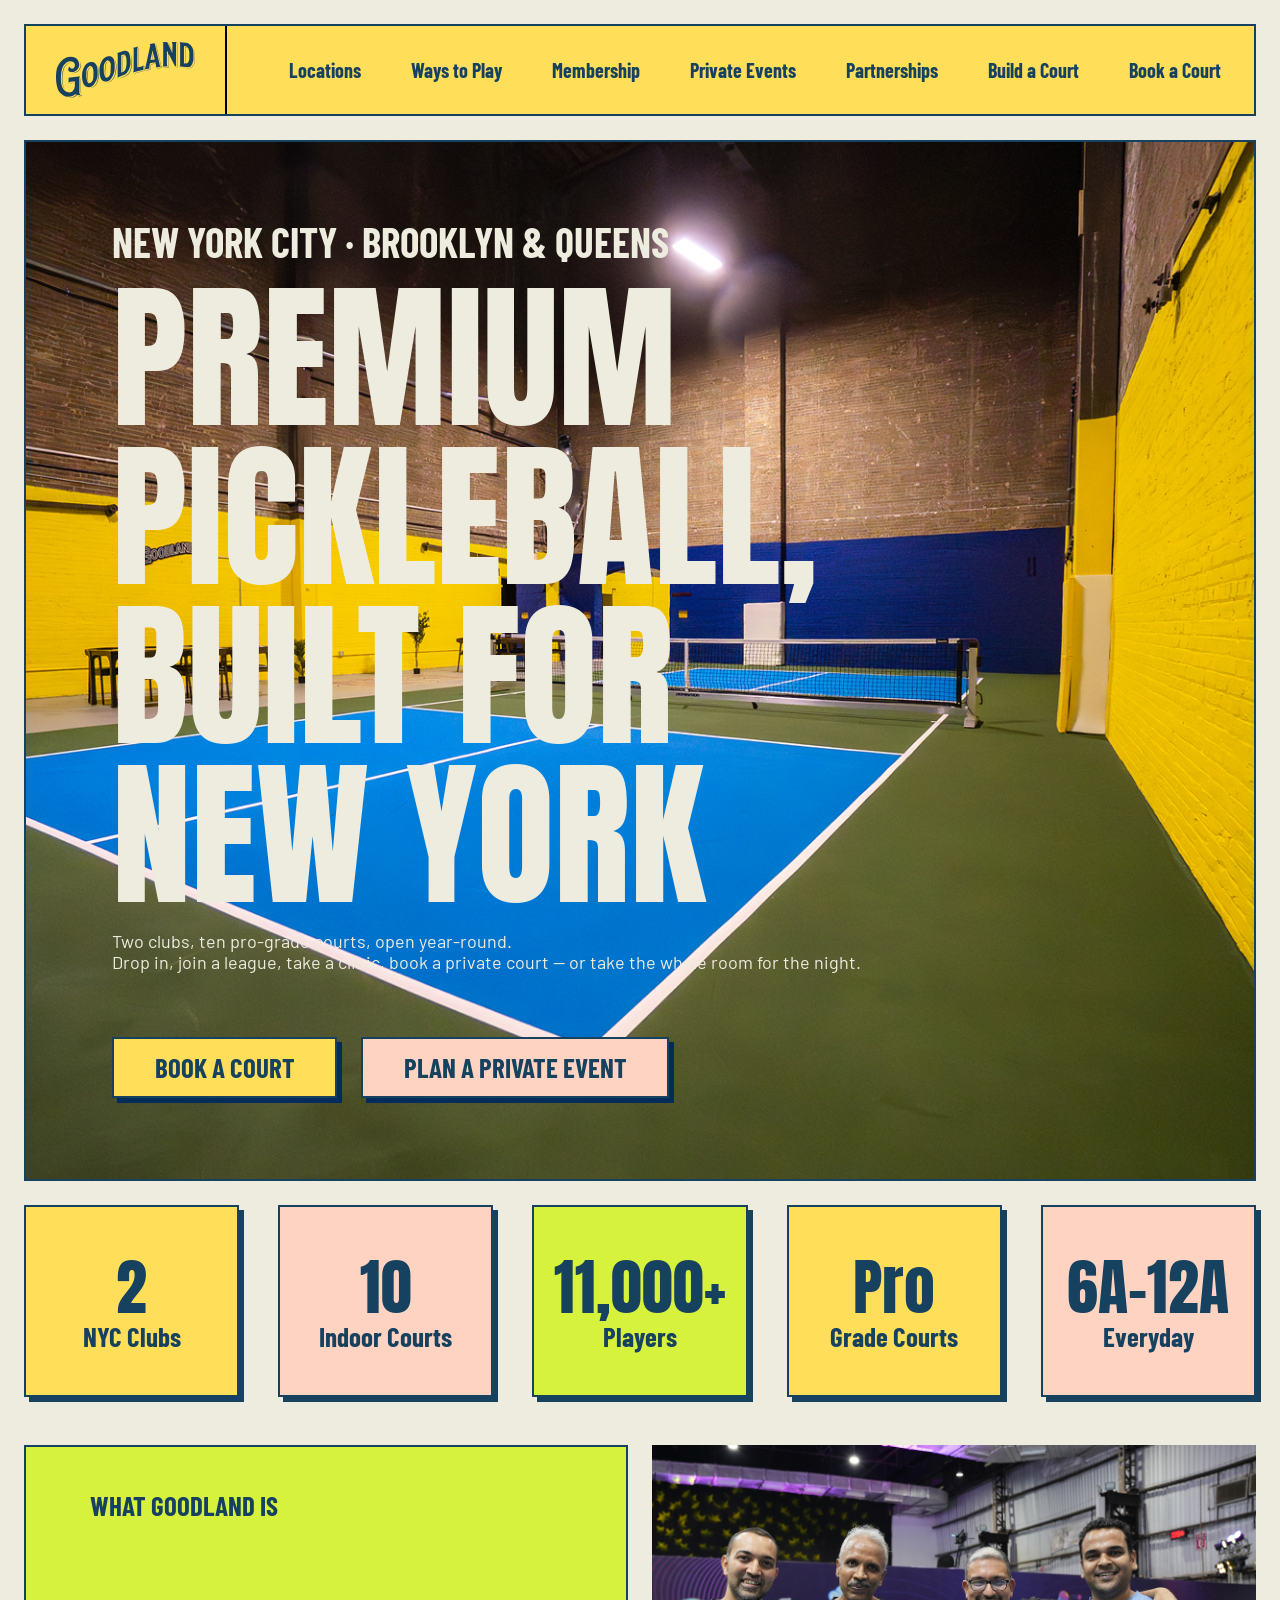
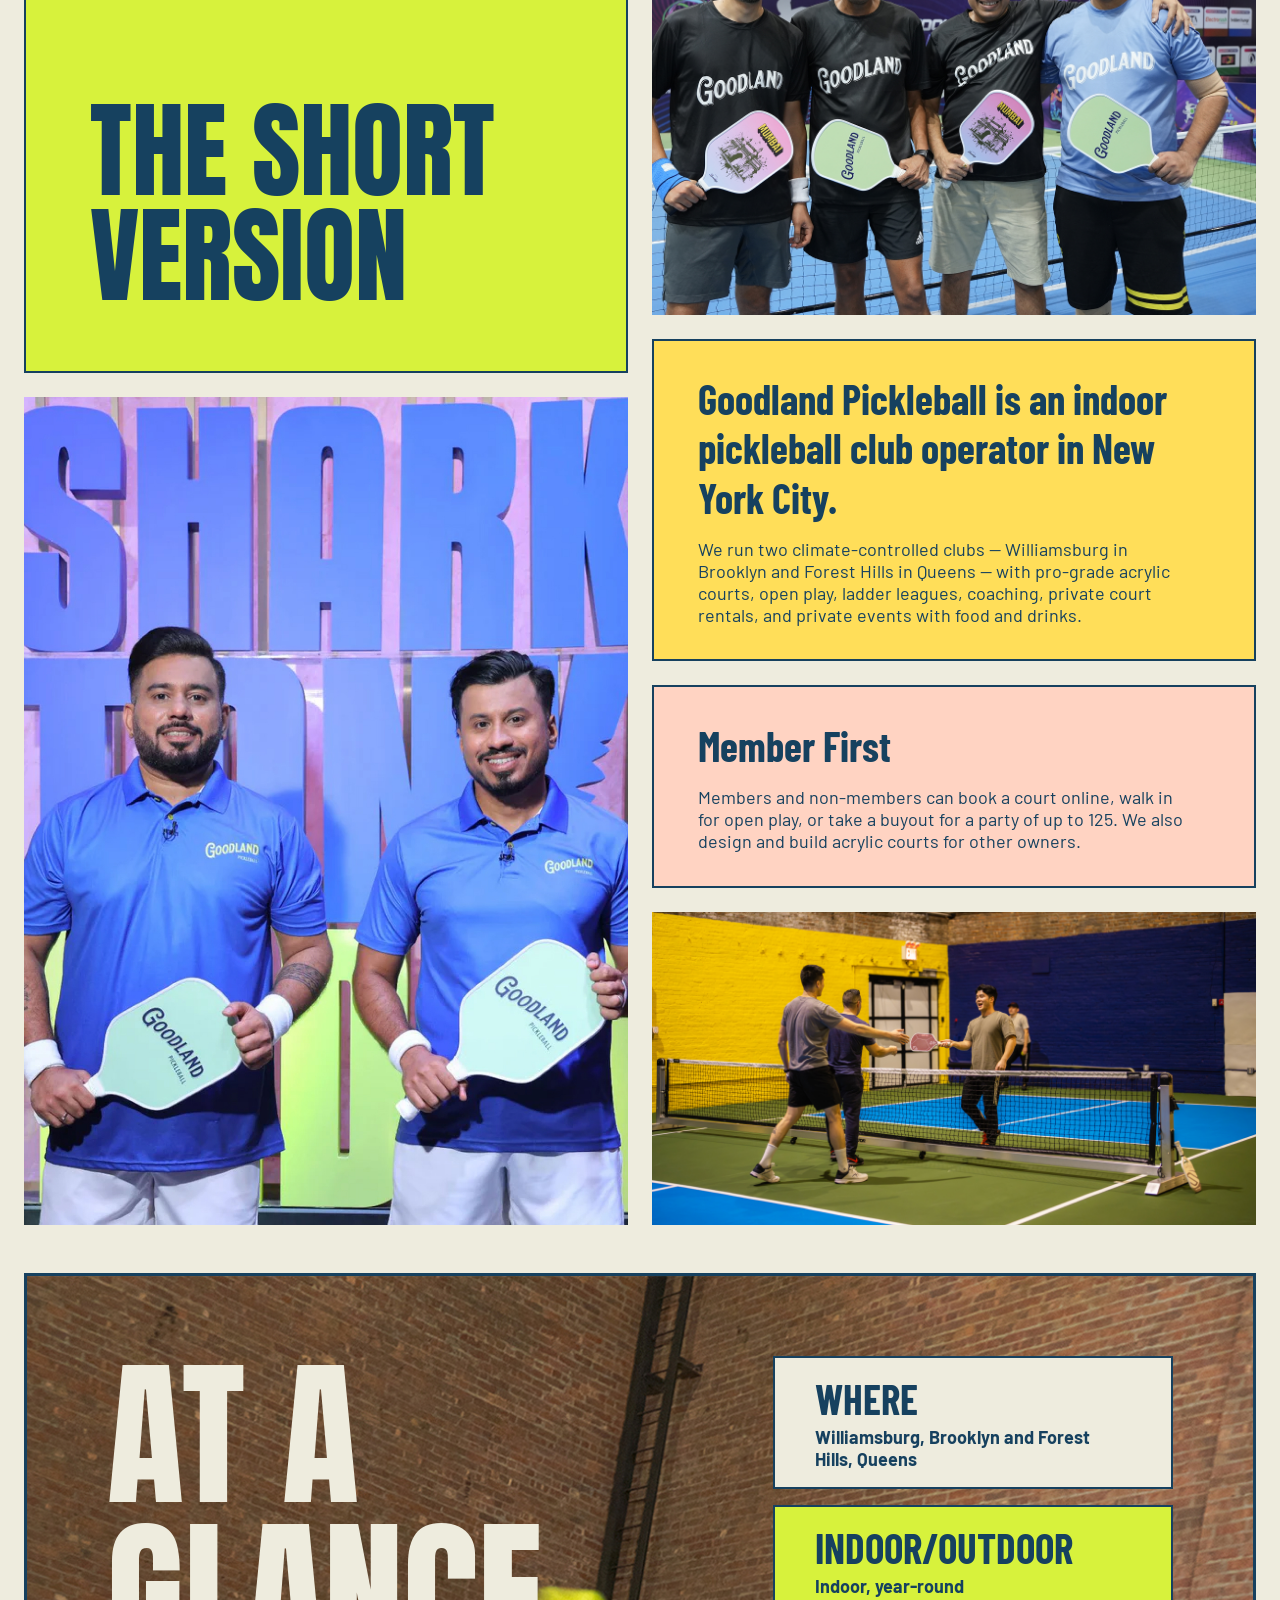
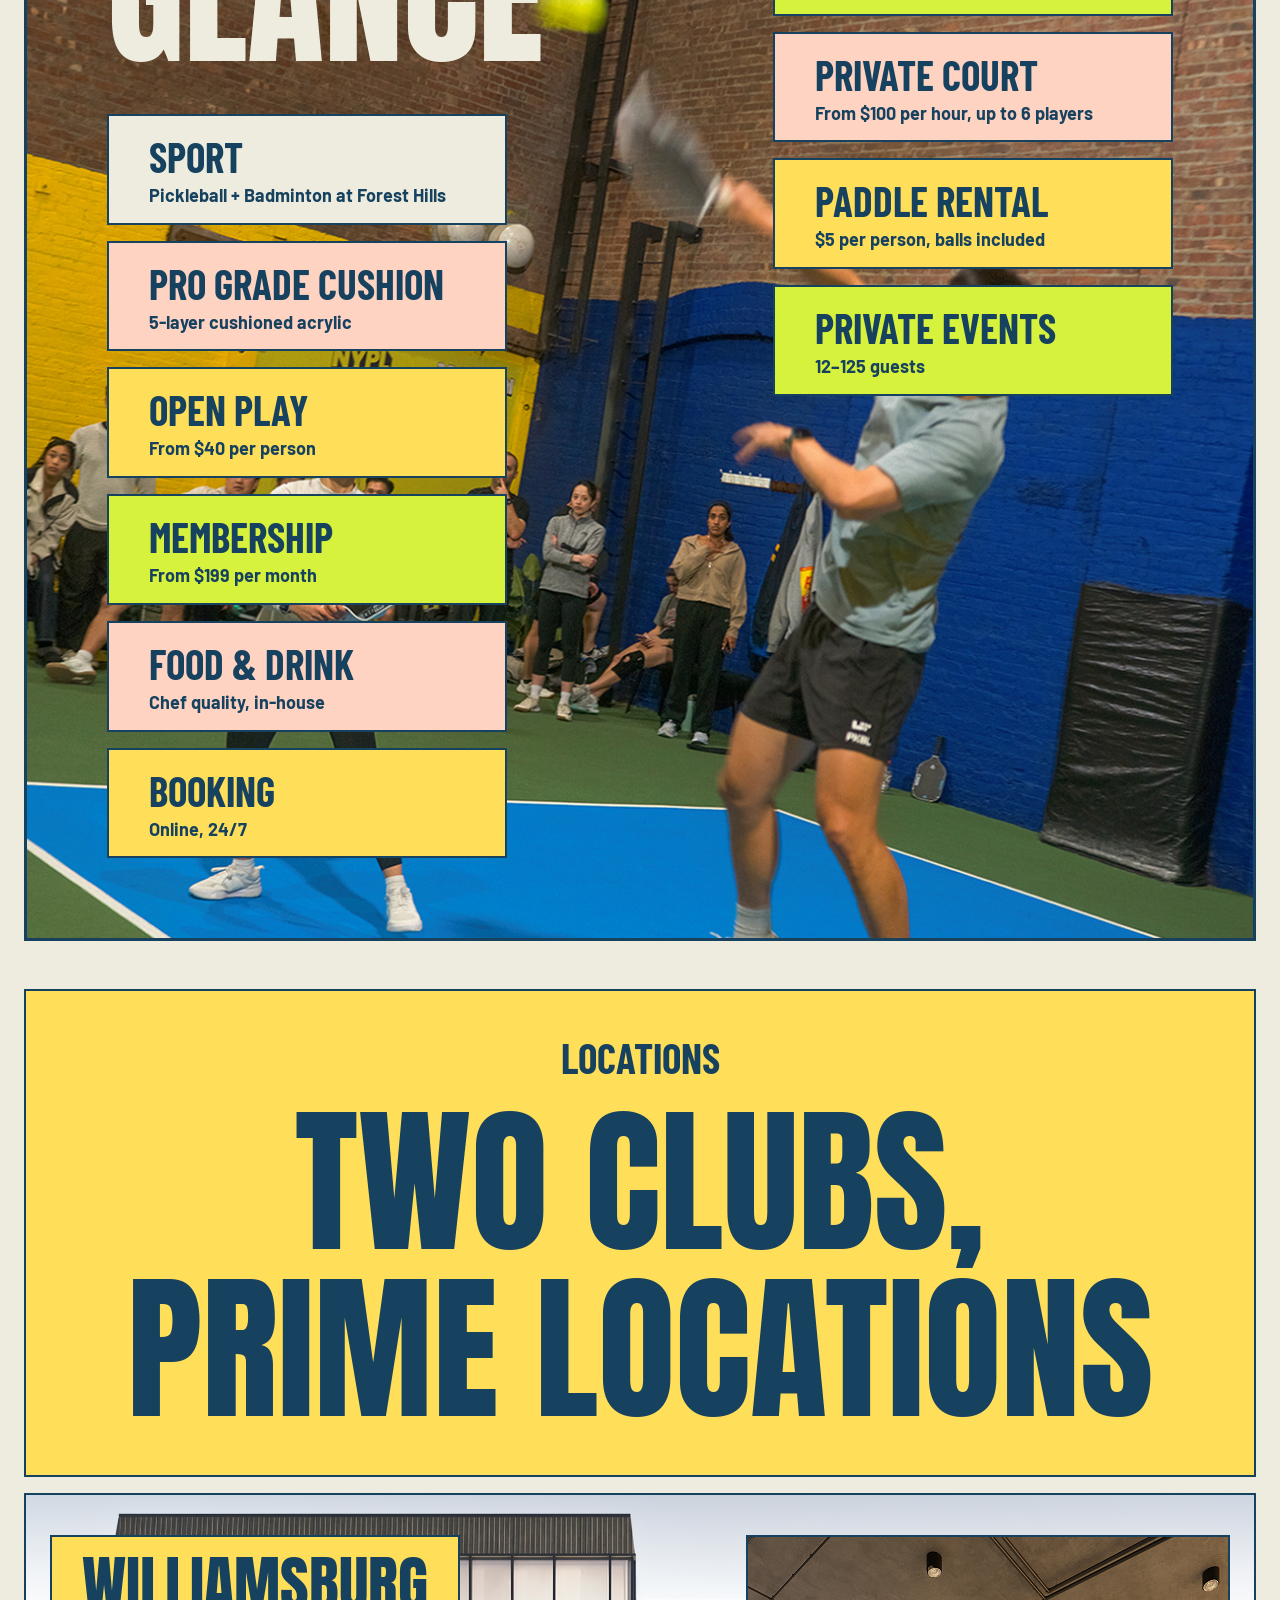
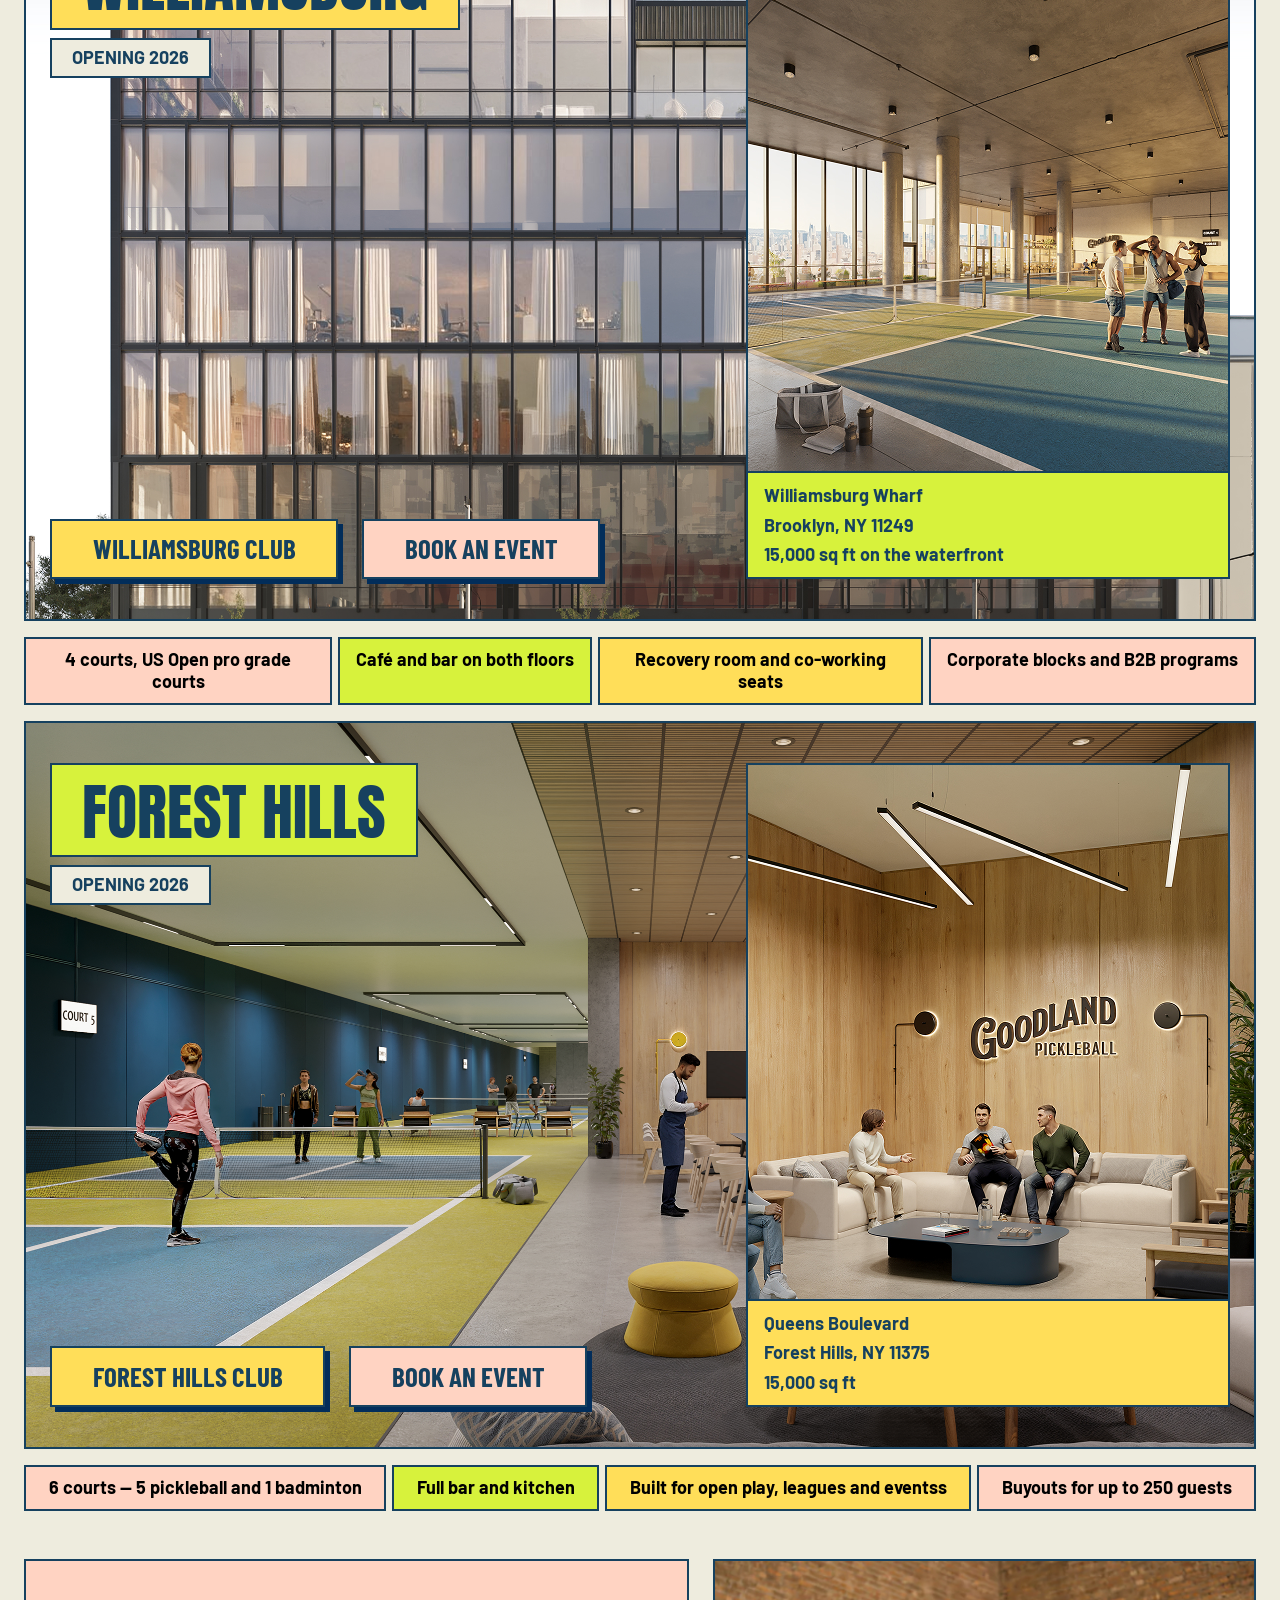
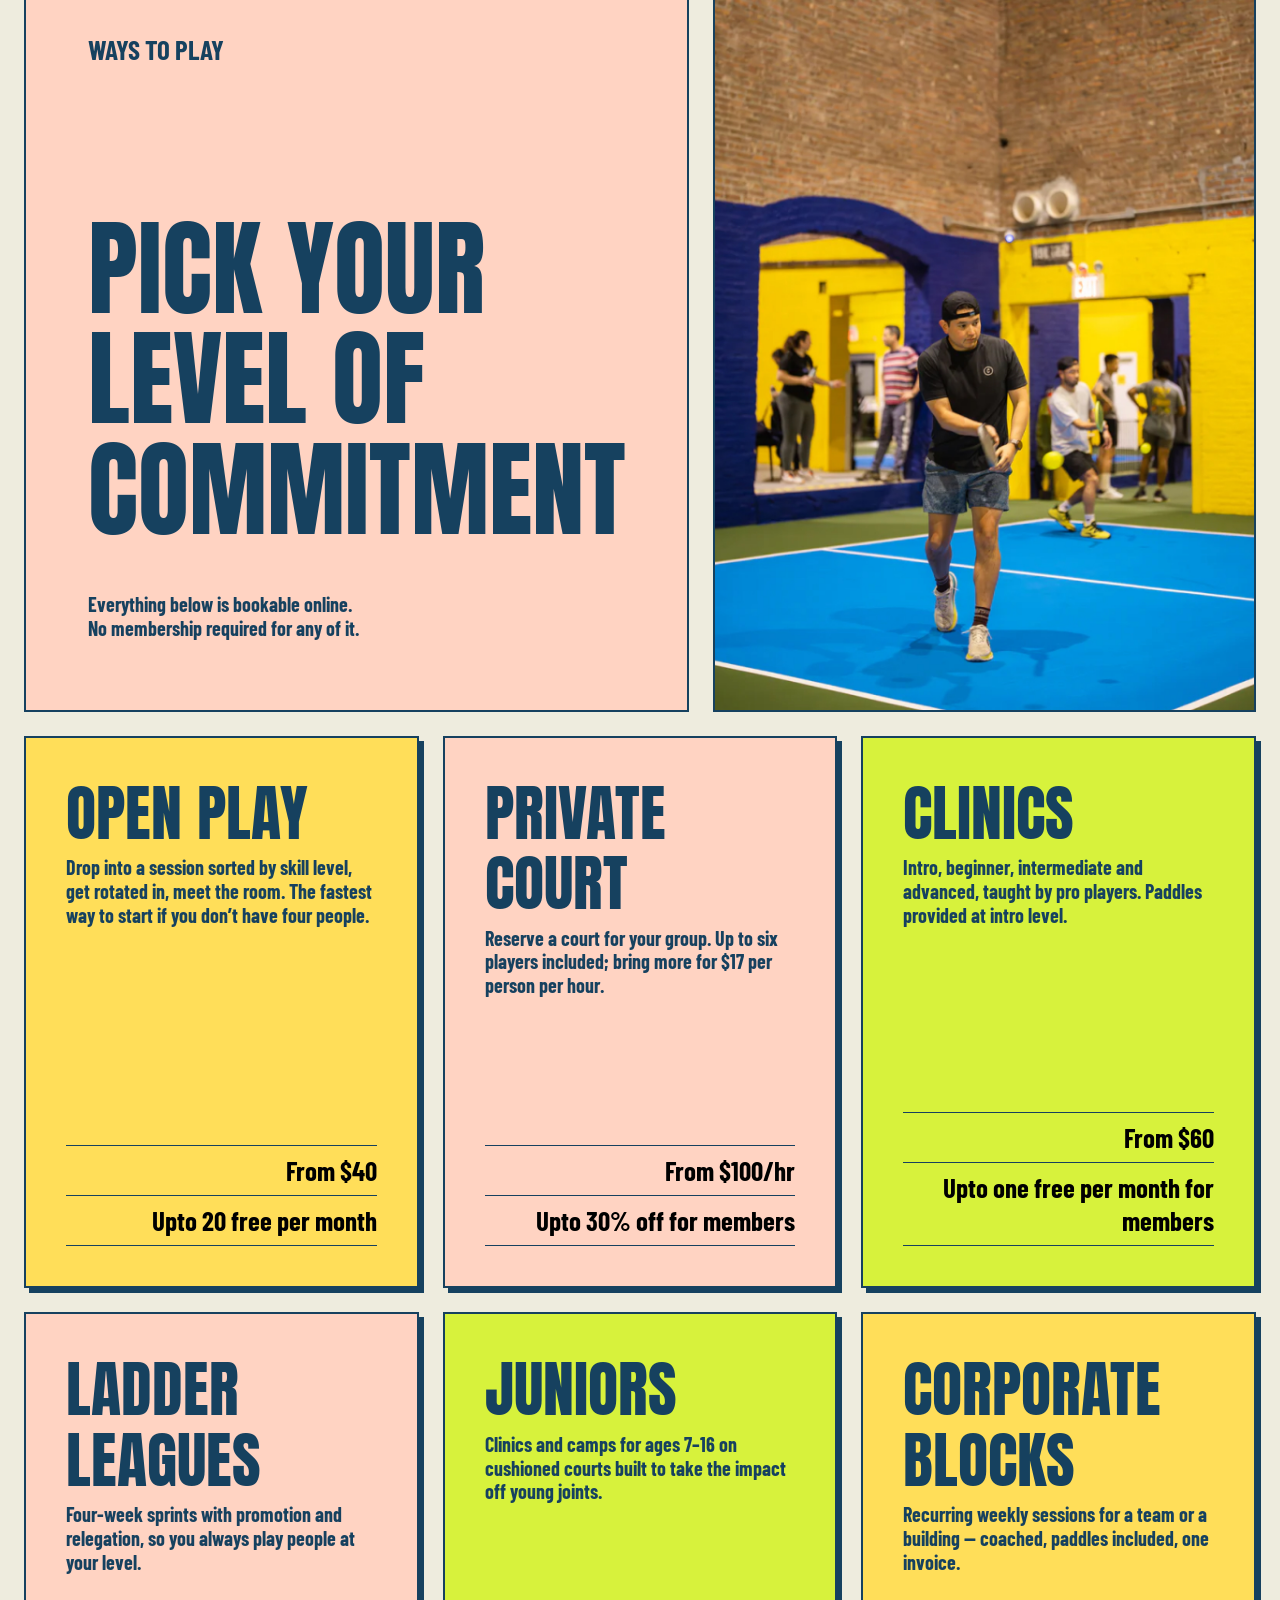
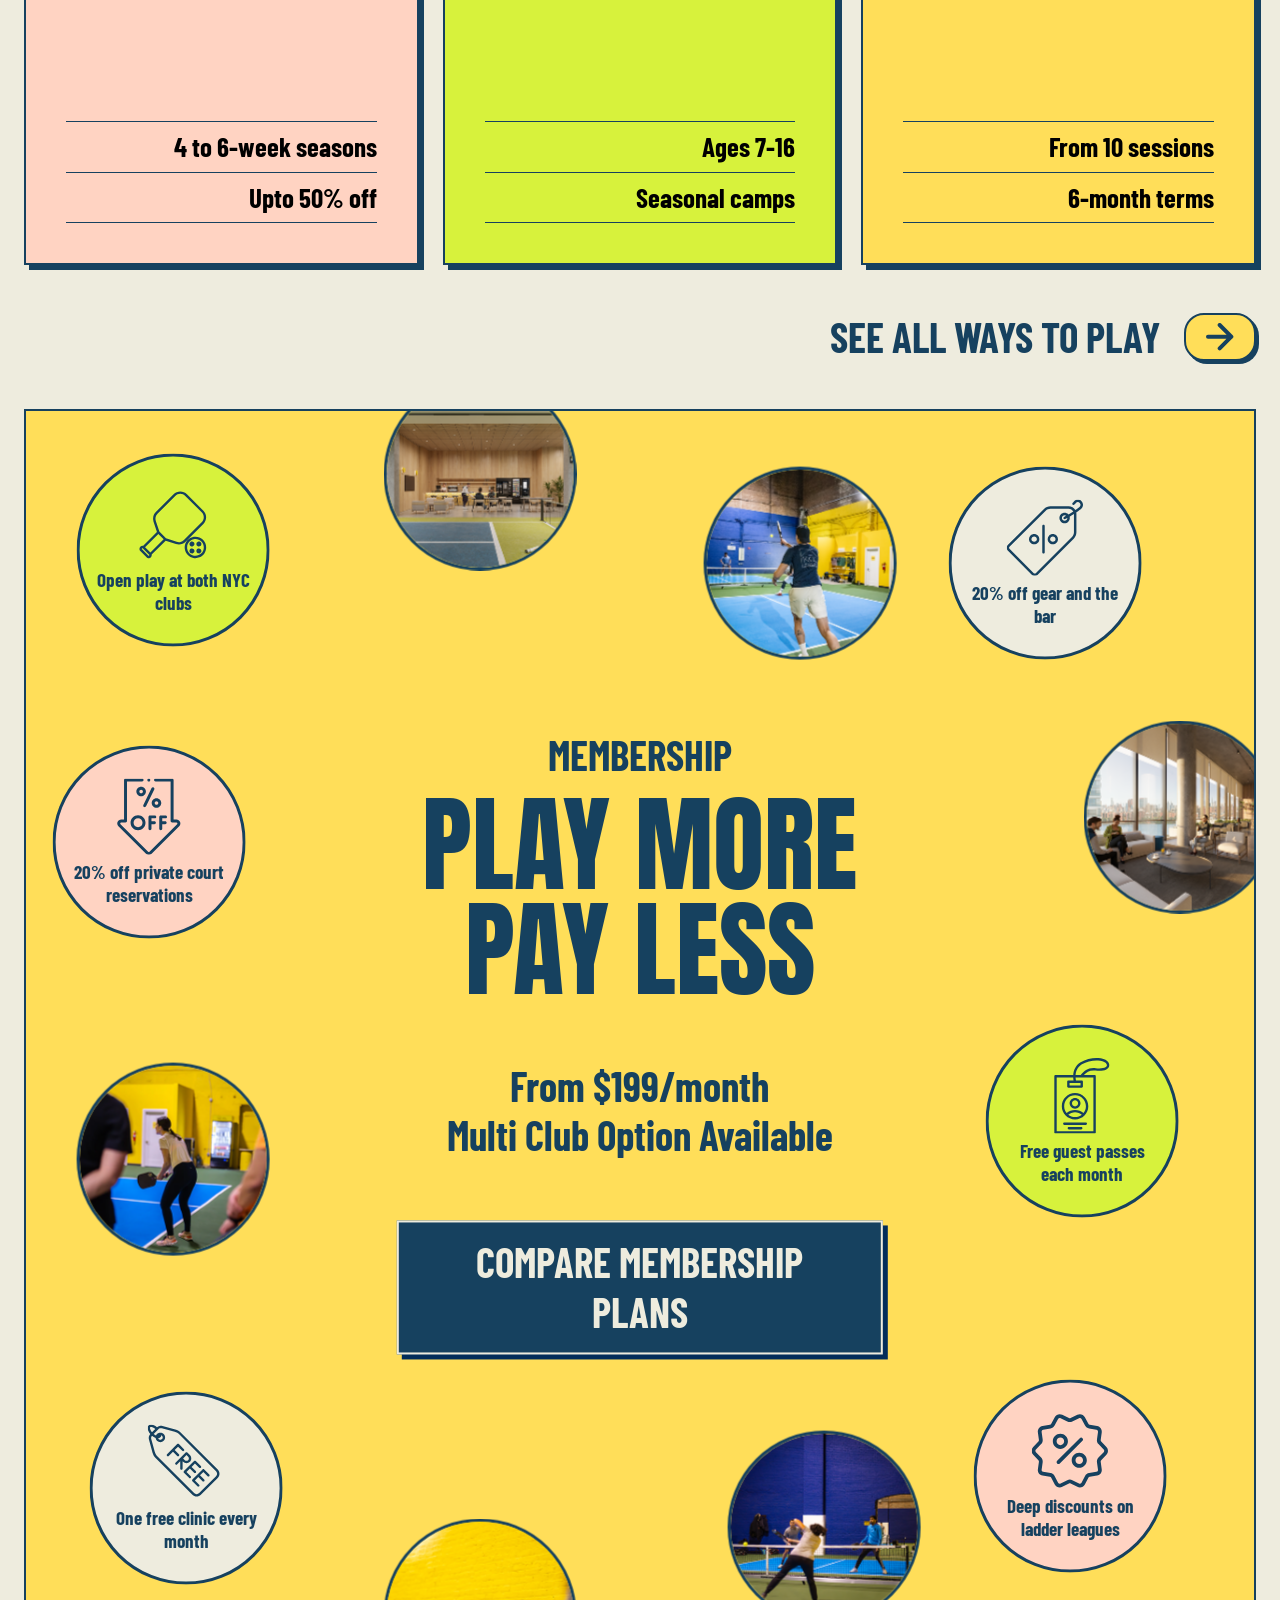
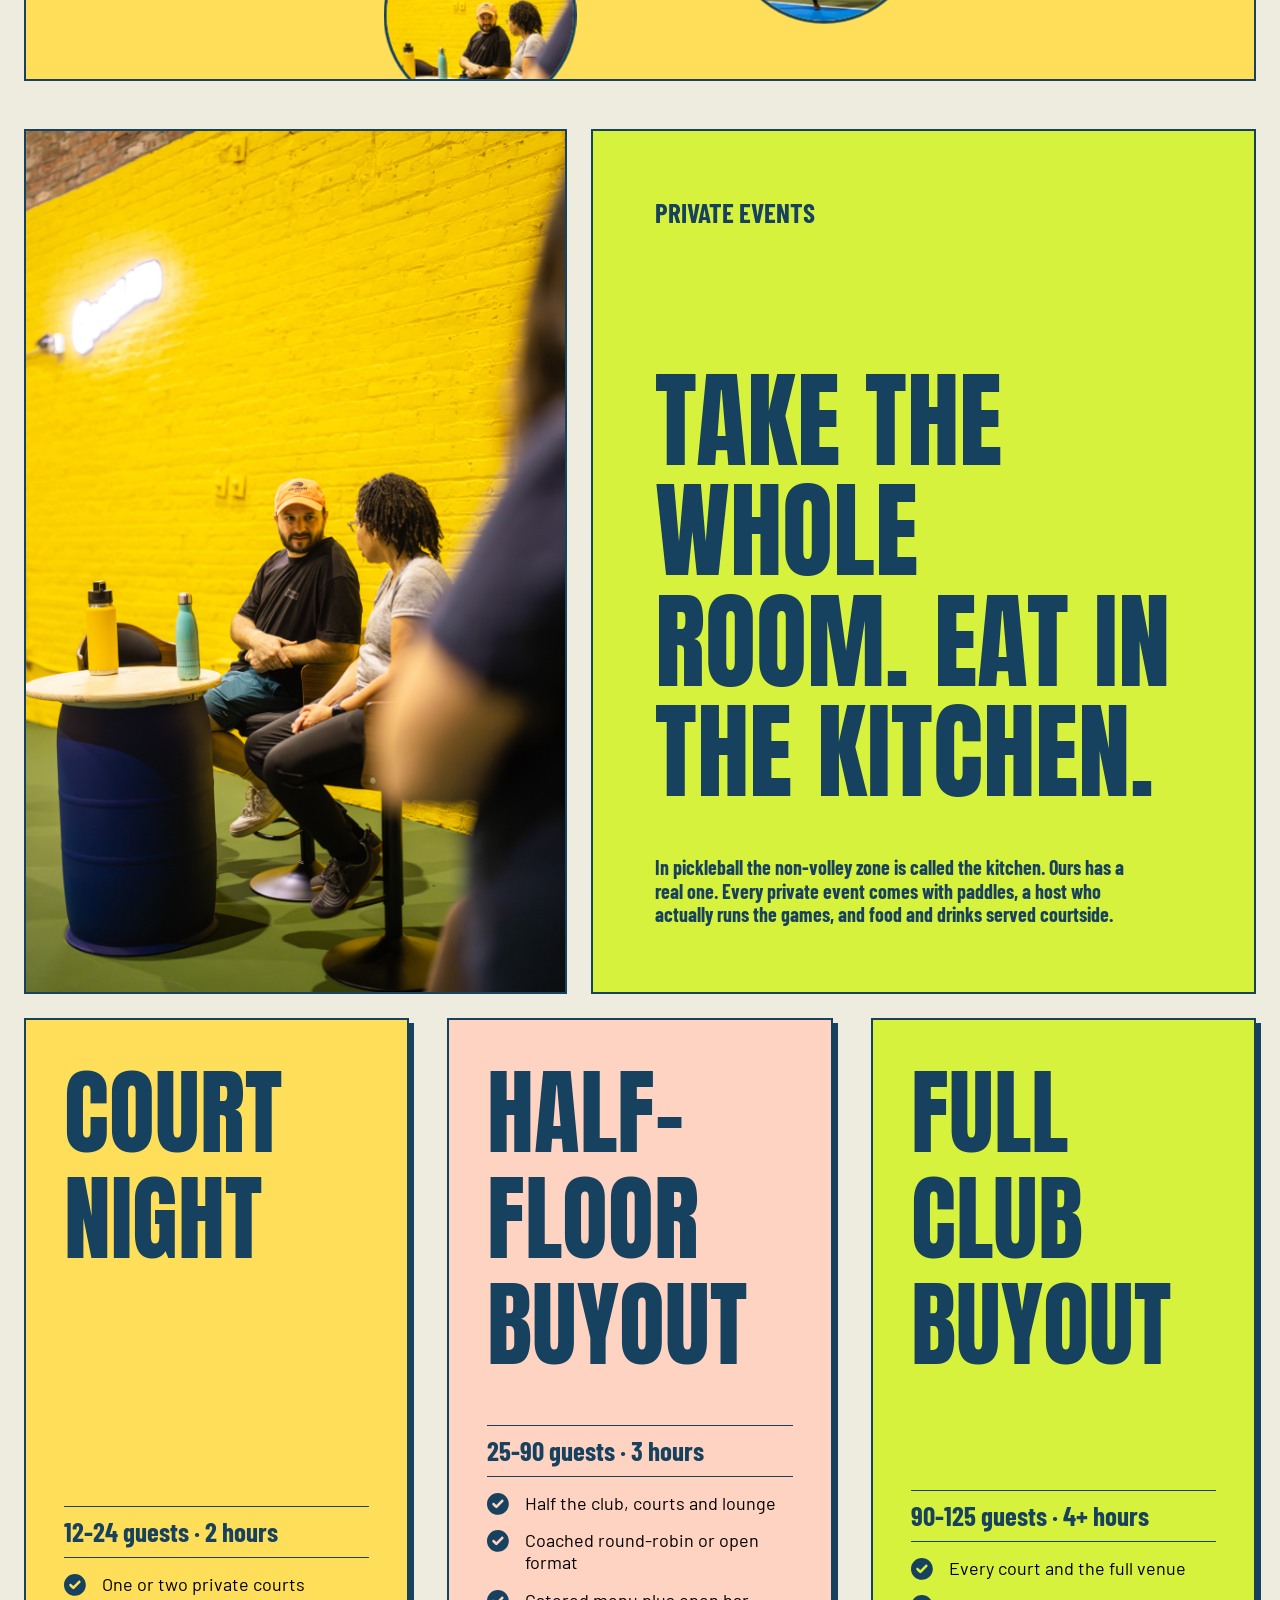
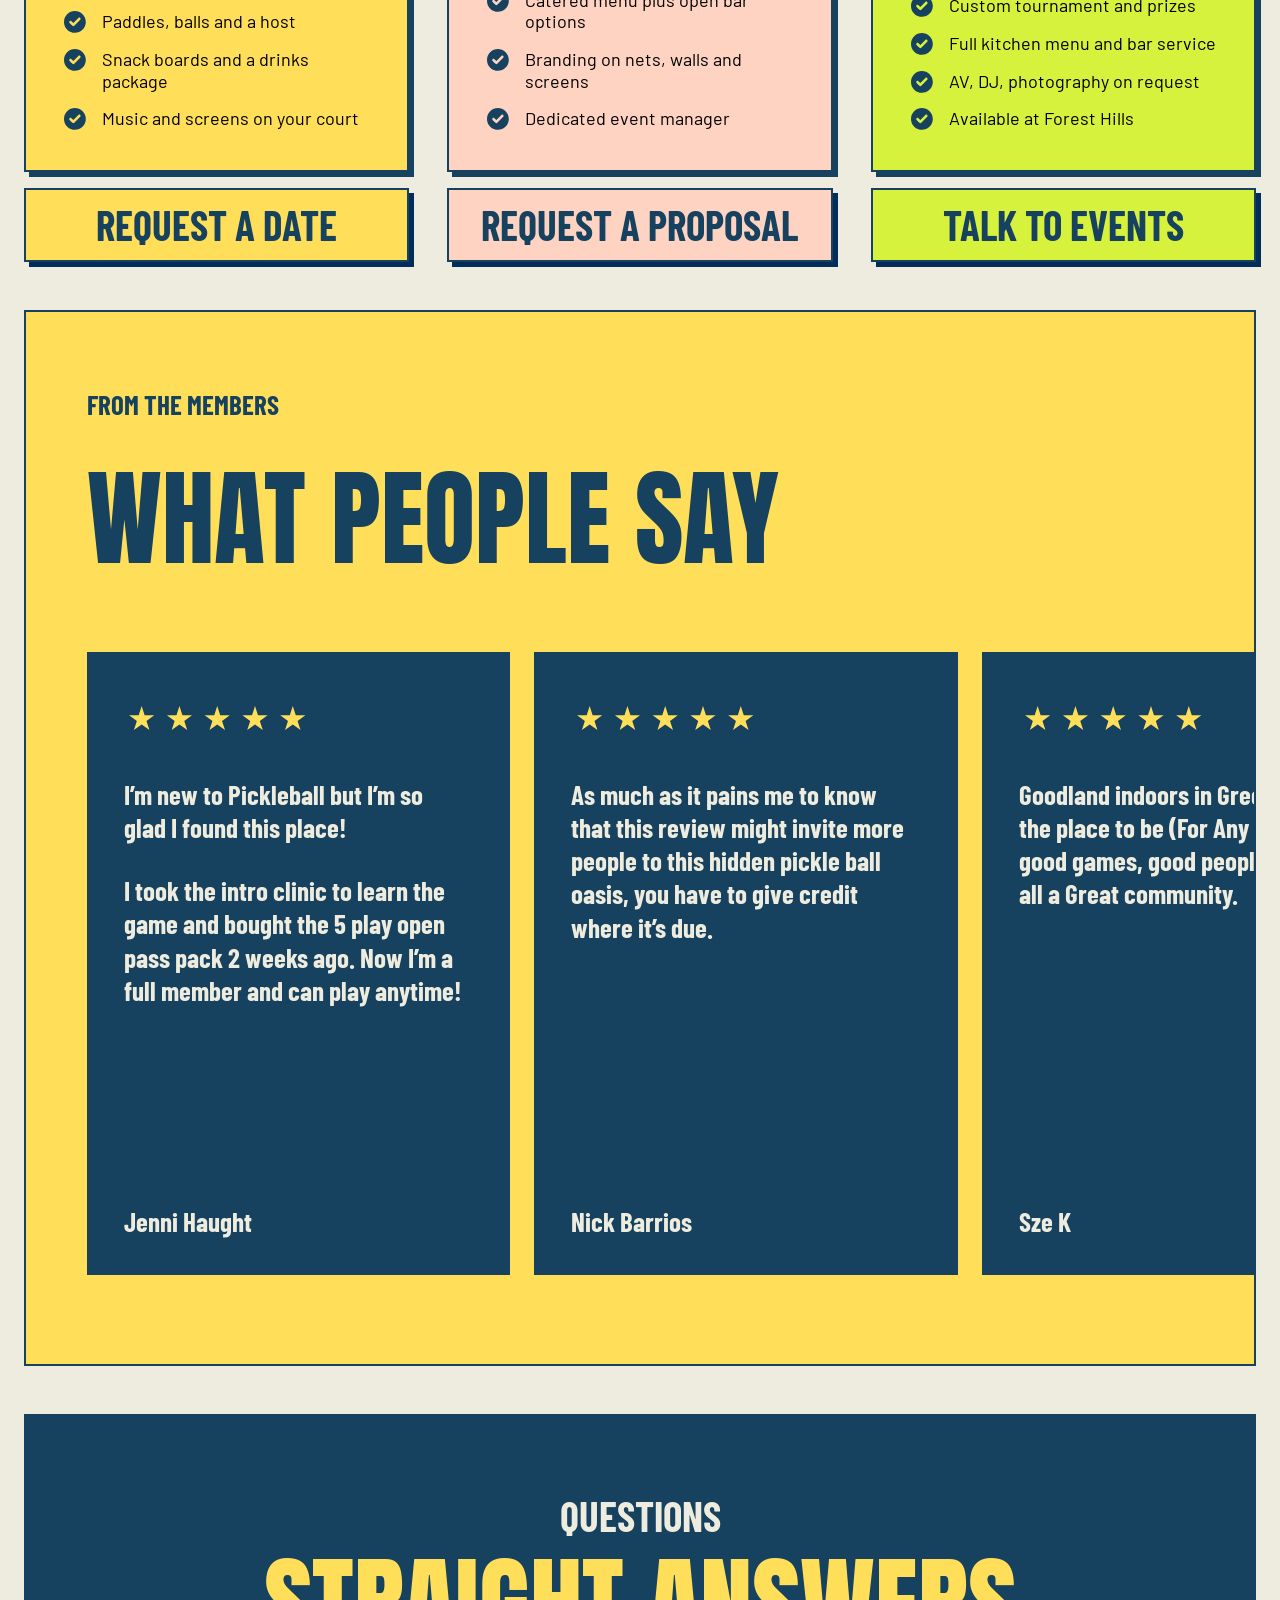
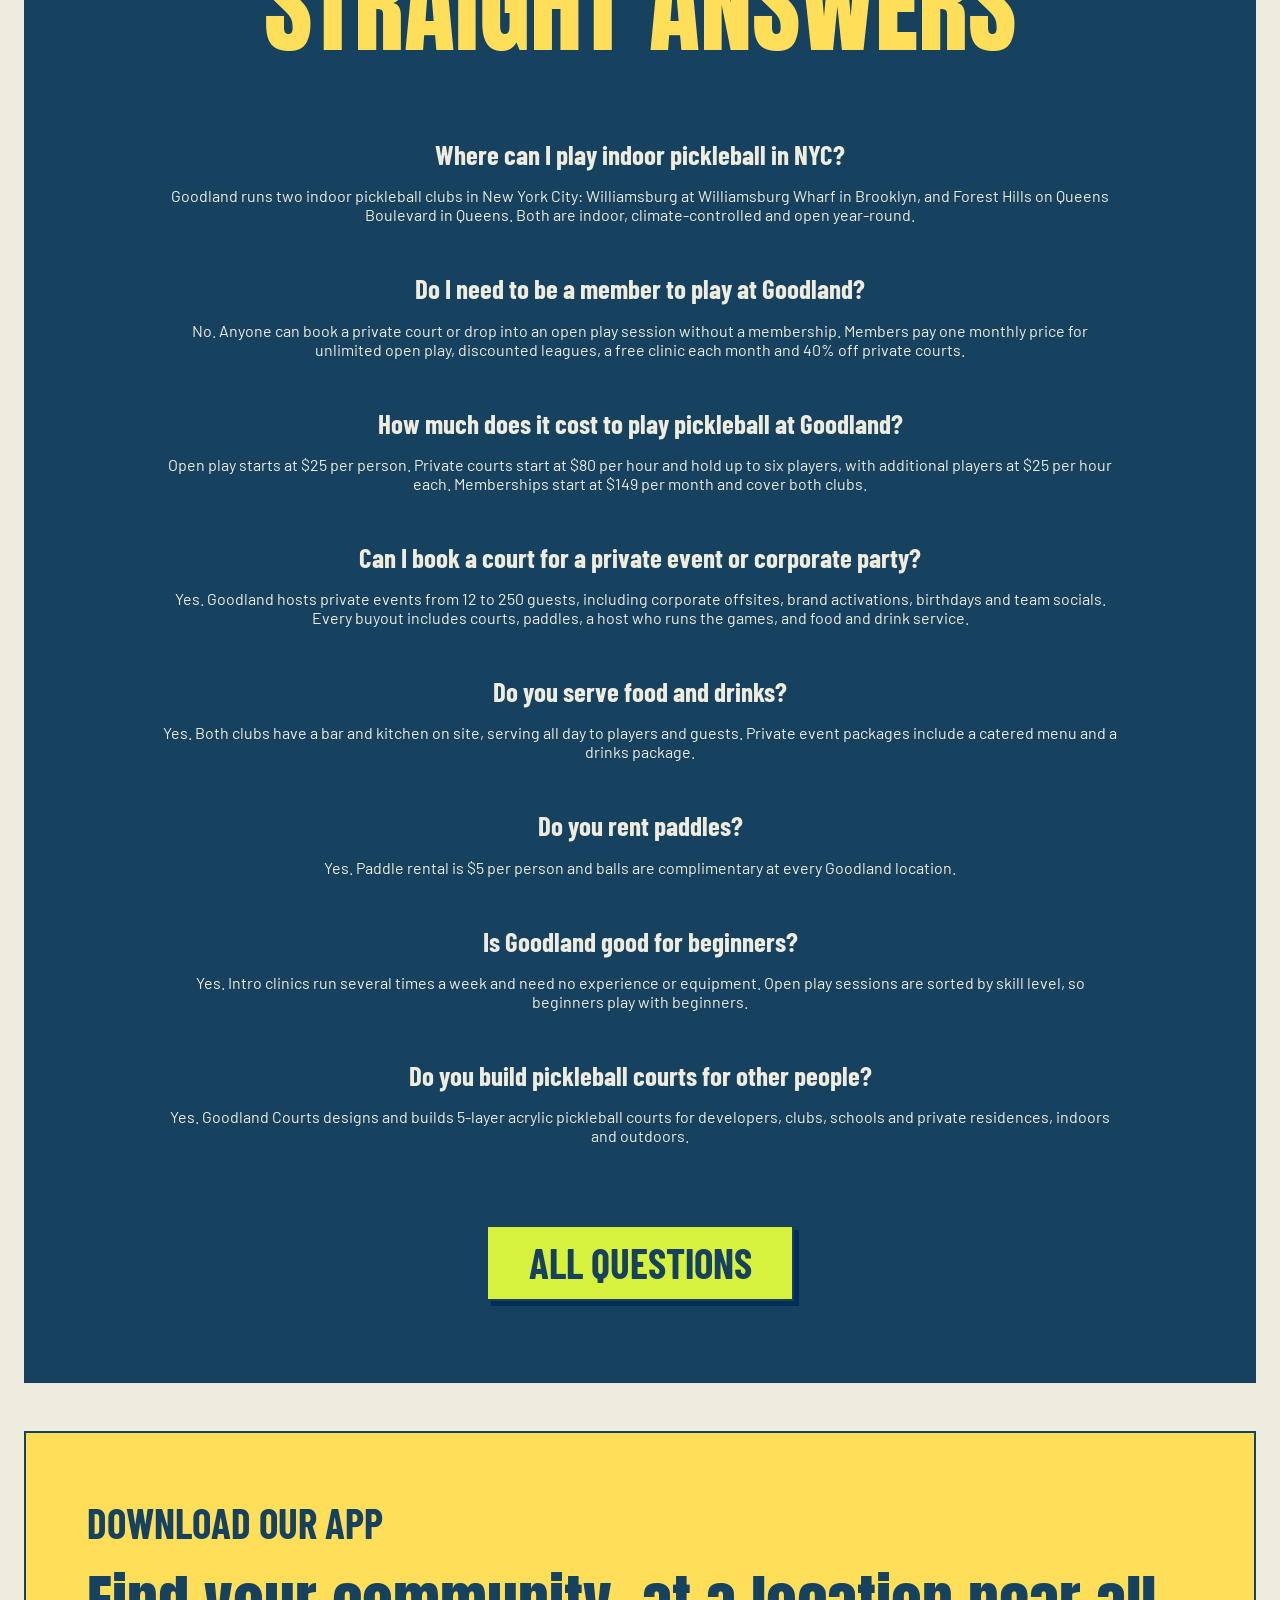
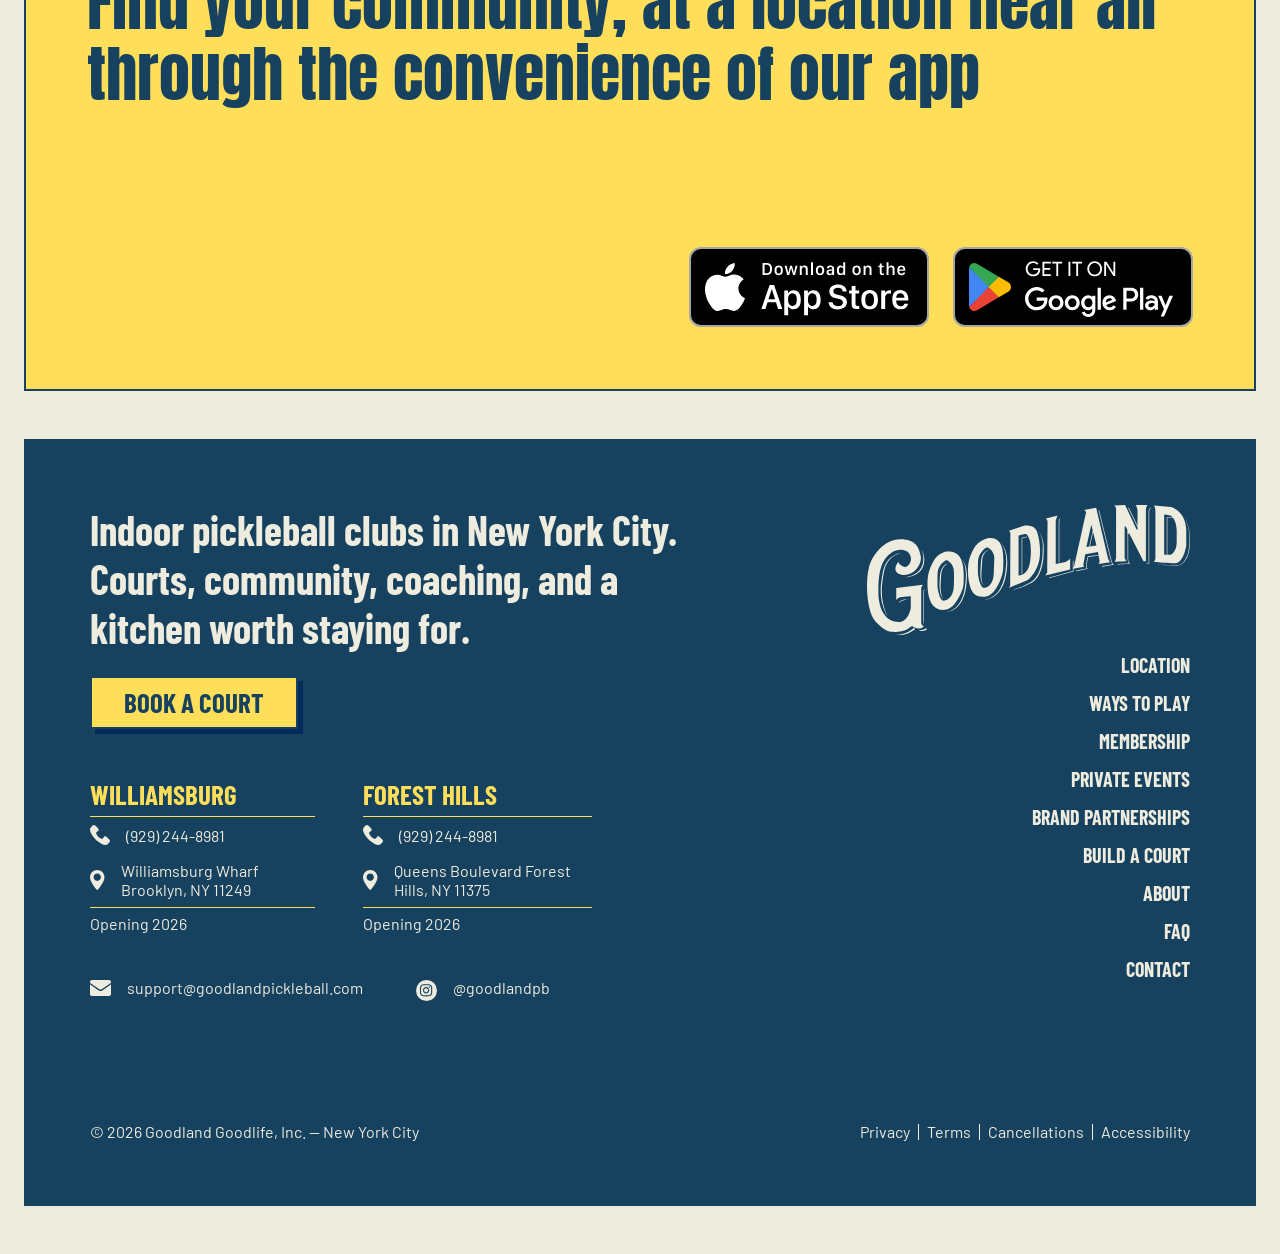
==== commit 111d849e: "testimonial, faq, app section, and footer added" ====
--- a/index.html
+++ b/index.html
@@ -10,6 +10,10 @@
 	<link rel="stylesheet" href="./assets/css/swiper-bundle.min.css">
 	<link rel="icon" href="./assets/images/tazaf-favicon.svg" type="image/x-icon">
 	<link rel="stylesheet" href="./assets/css/card.css">
+	<link rel="stylesheet" href="./assets/css/footer.css">
+	<link rel="stylesheet" href="./assets/css/app-section.css">
+	<link rel="stylesheet" href="./assets/css/faq-section.css">
+	<link rel="stylesheet" href="./assets/css/testimonial-section.css">
 	<link rel="stylesheet" href="./assets/css/events-section.css">
 	<link rel="stylesheet" href="./assets/css/membership-section.css">
 	<link rel="stylesheet" href="./assets/css/ways-section.css">
@@ -722,172 +726,419 @@
 		</section>
 		<!-- events-section end -->
 
+		<!-- testimonial-section start -->
+		<section class="section testimonial-section">
+			<div class="testimonial-section-header reveal-group">
+				<p class="h5 subtitle">FROM THE MEMBERS</p>
+				<h2 class="h2 title">WHAT PEOPLE SAY</h2>
+			</div>
+			<div class="swiper testimonial-slider reveal-group">
+				<div class="swiper-wrapper">
+					<div class="swiper-slide">
+						<div class="testimonial-card">
+							<div class="testimonial-card-body">
+								<span class="rattings">
+									<svg width="199" height="38" viewBox="0 0 199 38" fill="none" xmlns="http://www.w3.org/2000/svg">
+										<path
+											d="M20.4214 6.16406L23.3403 15.1465H35.8628L33.3726 16.9551L25.731 22.5068L28.6499 31.4902L29.6011 34.417L27.1118 32.6074L19.4702 27.0557L11.8286 32.6074L9.33936 34.417L10.2905 31.4902L13.2085 22.5068L5.56787 16.9551L3.07764 15.1465H15.6001L18.519 6.16406L19.4702 3.23633L20.4214 6.16406Z"
+											fill="#FFDE59" stroke="#16415F" stroke-width="2" />
+										<path
+											d="M60.4214 6.16406L63.3403 15.1465H75.8628L73.3726 16.9551L65.731 22.5068L68.6499 31.4902L69.6011 34.417L67.1118 32.6074L59.4702 27.0557L51.8286 32.6074L49.3394 34.417L50.2905 31.4902L53.2085 22.5068L45.5679 16.9551L43.0776 15.1465H55.6001L58.519 6.16406L59.4702 3.23633L60.4214 6.16406Z"
+											fill="#FFDE59" stroke="#16415F" stroke-width="2" />
+										<path
+											d="M100.421 6.16406L103.34 15.1465H115.863L113.373 16.9551L105.731 22.5068L108.65 31.4902L109.601 34.417L107.112 32.6074L99.4702 27.0557L91.8286 32.6074L89.3394 34.417L90.2905 31.4902L93.2085 22.5068L85.5679 16.9551L83.0776 15.1465H95.6001L98.519 6.16406L99.4702 3.23633L100.421 6.16406Z"
+											fill="#FFDE59" stroke="#16415F" stroke-width="2" />
+										<path
+											d="M140.421 6.16406L143.34 15.1465H155.863L153.373 16.9551L145.731 22.5068L148.65 31.4902L149.601 34.417L147.112 32.6074L139.47 27.0557L131.829 32.6074L129.339 34.417L130.291 31.4902L133.208 22.5068L125.568 16.9551L123.078 15.1465H135.6L138.519 6.16406L139.47 3.23633L140.421 6.16406Z"
+											fill="#FFDE59" stroke="#16415F" stroke-width="2" />
+										<path
+											d="M180.421 6.16406L183.34 15.1465H195.863L193.373 16.9551L185.731 22.5068L188.65 31.4902L189.601 34.417L187.112 32.6074L179.47 27.0557L171.829 32.6074L169.339 34.417L170.291 31.4902L173.208 22.5068L165.568 16.9551L163.078 15.1465H175.6L178.519 6.16406L179.47 3.23633L180.421 6.16406Z"
+											fill="#FFDE59" stroke="#16415F" stroke-width="2" />
+									</svg>
+								</span>
+								<div class="content">
+									<p class="h5 text">Goodland indoors in Greenpoint is the place to be (For Any Level) for good games,
+										good people and over all a Great community.</p>
+								</div>
+							</div>
+							<div class="testimonial-card-footer">
+								<p class="testimonial-author h5">Sze K</p>
+							</div>
+						</div>
+					</div>
+					<div class="swiper-slide">
+						<div class="testimonial-card">
+							<div class="testimonial-card-body">
+								<span class="rattings">
+									<svg width="199" height="38" viewBox="0 0 199 38" fill="none" xmlns="http://www.w3.org/2000/svg">
+										<path
+											d="M20.4214 6.16406L23.3403 15.1465H35.8628L33.3726 16.9551L25.731 22.5068L28.6499 31.4902L29.6011 34.417L27.1118 32.6074L19.4702 27.0557L11.8286 32.6074L9.33936 34.417L10.2905 31.4902L13.2085 22.5068L5.56787 16.9551L3.07764 15.1465H15.6001L18.519 6.16406L19.4702 3.23633L20.4214 6.16406Z"
+											fill="#FFDE59" stroke="#16415F" stroke-width="2" />
+										<path
+											d="M60.4214 6.16406L63.3403 15.1465H75.8628L73.3726 16.9551L65.731 22.5068L68.6499 31.4902L69.6011 34.417L67.1118 32.6074L59.4702 27.0557L51.8286 32.6074L49.3394 34.417L50.2905 31.4902L53.2085 22.5068L45.5679 16.9551L43.0776 15.1465H55.6001L58.519 6.16406L59.4702 3.23633L60.4214 6.16406Z"
+											fill="#FFDE59" stroke="#16415F" stroke-width="2" />
+										<path
+											d="M100.421 6.16406L103.34 15.1465H115.863L113.373 16.9551L105.731 22.5068L108.65 31.4902L109.601 34.417L107.112 32.6074L99.4702 27.0557L91.8286 32.6074L89.3394 34.417L90.2905 31.4902L93.2085 22.5068L85.5679 16.9551L83.0776 15.1465H95.6001L98.519 6.16406L99.4702 3.23633L100.421 6.16406Z"
+											fill="#FFDE59" stroke="#16415F" stroke-width="2" />
+										<path
+											d="M140.421 6.16406L143.34 15.1465H155.863L153.373 16.9551L145.731 22.5068L148.65 31.4902L149.601 34.417L147.112 32.6074L139.47 27.0557L131.829 32.6074L129.339 34.417L130.291 31.4902L133.208 22.5068L125.568 16.9551L123.078 15.1465H135.6L138.519 6.16406L139.47 3.23633L140.421 6.16406Z"
+											fill="#FFDE59" stroke="#16415F" stroke-width="2" />
+										<path
+											d="M180.421 6.16406L183.34 15.1465H195.863L193.373 16.9551L185.731 22.5068L188.65 31.4902L189.601 34.417L187.112 32.6074L179.47 27.0557L171.829 32.6074L169.339 34.417L170.291 31.4902L173.208 22.5068L165.568 16.9551L163.078 15.1465H175.6L178.519 6.16406L179.47 3.23633L180.421 6.16406Z"
+											fill="#FFDE59" stroke="#16415F" stroke-width="2" />
+									</svg>
+								</span>
+								<div class="content">
+									<p class="h5 text">I’m new to Pickleball but I’m so glad I found this place!</p>
+									<p class="h5 text">I took the intro clinic to learn the game and bought the 5 play open pass pack 2
+										weeks ago. Now I’m a full member and can play anytime!</p>
+								</div>
+							</div>
+							<div class="testimonial-card-footer">
+								<p class="testimonial-author h5">Jenni Haught</p>
+							</div>
+						</div>
+					</div>
+					<div class="swiper-slide">
+						<div class="testimonial-card">
+							<div class="testimonial-card-body">
+								<span class="rattings">
+									<svg width="199" height="38" viewBox="0 0 199 38" fill="none" xmlns="http://www.w3.org/2000/svg">
+										<path
+											d="M20.4214 6.16406L23.3403 15.1465H35.8628L33.3726 16.9551L25.731 22.5068L28.6499 31.4902L29.6011 34.417L27.1118 32.6074L19.4702 27.0557L11.8286 32.6074L9.33936 34.417L10.2905 31.4902L13.2085 22.5068L5.56787 16.9551L3.07764 15.1465H15.6001L18.519 6.16406L19.4702 3.23633L20.4214 6.16406Z"
+											fill="#FFDE59" stroke="#16415F" stroke-width="2" />
+										<path
+											d="M60.4214 6.16406L63.3403 15.1465H75.8628L73.3726 16.9551L65.731 22.5068L68.6499 31.4902L69.6011 34.417L67.1118 32.6074L59.4702 27.0557L51.8286 32.6074L49.3394 34.417L50.2905 31.4902L53.2085 22.5068L45.5679 16.9551L43.0776 15.1465H55.6001L58.519 6.16406L59.4702 3.23633L60.4214 6.16406Z"
+											fill="#FFDE59" stroke="#16415F" stroke-width="2" />
+										<path
+											d="M100.421 6.16406L103.34 15.1465H115.863L113.373 16.9551L105.731 22.5068L108.65 31.4902L109.601 34.417L107.112 32.6074L99.4702 27.0557L91.8286 32.6074L89.3394 34.417L90.2905 31.4902L93.2085 22.5068L85.5679 16.9551L83.0776 15.1465H95.6001L98.519 6.16406L99.4702 3.23633L100.421 6.16406Z"
+											fill="#FFDE59" stroke="#16415F" stroke-width="2" />
+										<path
+											d="M140.421 6.16406L143.34 15.1465H155.863L153.373 16.9551L145.731 22.5068L148.65 31.4902L149.601 34.417L147.112 32.6074L139.47 27.0557L131.829 32.6074L129.339 34.417L130.291 31.4902L133.208 22.5068L125.568 16.9551L123.078 15.1465H135.6L138.519 6.16406L139.47 3.23633L140.421 6.16406Z"
+											fill="#FFDE59" stroke="#16415F" stroke-width="2" />
+										<path
+											d="M180.421 6.16406L183.34 15.1465H195.863L193.373 16.9551L185.731 22.5068L188.65 31.4902L189.601 34.417L187.112 32.6074L179.47 27.0557L171.829 32.6074L169.339 34.417L170.291 31.4902L173.208 22.5068L165.568 16.9551L163.078 15.1465H175.6L178.519 6.16406L179.47 3.23633L180.421 6.16406Z"
+											fill="#FFDE59" stroke="#16415F" stroke-width="2" />
+									</svg>
+								</span>
+								<div class="content">
+									<p class="h5 text">As much as it pains me to know that this review might invite more people to this
+										hidden pickle ball oasis, you have to give credit where it’s due.</p>
+								</div>
+							</div>
+							<div class="testimonial-card-footer">
+								<p class="testimonial-author h5">Nick Barrios</p>
+							</div>
+						</div>
+					</div>
+					<div class="swiper-slide">
+						<div class="testimonial-card">
+							<div class="testimonial-card-body">
+								<span class="rattings">
+									<svg width="199" height="38" viewBox="0 0 199 38" fill="none" xmlns="http://www.w3.org/2000/svg">
+										<path
+											d="M20.4214 6.16406L23.3403 15.1465H35.8628L33.3726 16.9551L25.731 22.5068L28.6499 31.4902L29.6011 34.417L27.1118 32.6074L19.4702 27.0557L11.8286 32.6074L9.33936 34.417L10.2905 31.4902L13.2085 22.5068L5.56787 16.9551L3.07764 15.1465H15.6001L18.519 6.16406L19.4702 3.23633L20.4214 6.16406Z"
+											fill="#FFDE59" stroke="#16415F" stroke-width="2" />
+										<path
+											d="M60.4214 6.16406L63.3403 15.1465H75.8628L73.3726 16.9551L65.731 22.5068L68.6499 31.4902L69.6011 34.417L67.1118 32.6074L59.4702 27.0557L51.8286 32.6074L49.3394 34.417L50.2905 31.4902L53.2085 22.5068L45.5679 16.9551L43.0776 15.1465H55.6001L58.519 6.16406L59.4702 3.23633L60.4214 6.16406Z"
+											fill="#FFDE59" stroke="#16415F" stroke-width="2" />
+										<path
+											d="M100.421 6.16406L103.34 15.1465H115.863L113.373 16.9551L105.731 22.5068L108.65 31.4902L109.601 34.417L107.112 32.6074L99.4702 27.0557L91.8286 32.6074L89.3394 34.417L90.2905 31.4902L93.2085 22.5068L85.5679 16.9551L83.0776 15.1465H95.6001L98.519 6.16406L99.4702 3.23633L100.421 6.16406Z"
+											fill="#FFDE59" stroke="#16415F" stroke-width="2" />
+										<path
+											d="M140.421 6.16406L143.34 15.1465H155.863L153.373 16.9551L145.731 22.5068L148.65 31.4902L149.601 34.417L147.112 32.6074L139.47 27.0557L131.829 32.6074L129.339 34.417L130.291 31.4902L133.208 22.5068L125.568 16.9551L123.078 15.1465H135.6L138.519 6.16406L139.47 3.23633L140.421 6.16406Z"
+											fill="#FFDE59" stroke="#16415F" stroke-width="2" />
+										<path
+											d="M180.421 6.16406L183.34 15.1465H195.863L193.373 16.9551L185.731 22.5068L188.65 31.4902L189.601 34.417L187.112 32.6074L179.47 27.0557L171.829 32.6074L169.339 34.417L170.291 31.4902L173.208 22.5068L165.568 16.9551L163.078 15.1465H175.6L178.519 6.16406L179.47 3.23633L180.421 6.16406Z"
+											fill="#FFDE59" stroke="#16415F" stroke-width="2" />
+									</svg>
+								</span>
+								<div class="content">
+									<p class="h5 text">Goodland indoors in Greenpoint is the place to be (For Any Level) for good games,
+										good people and over all a Great community.</p>
+								</div>
+							</div>
+							<div class="testimonial-card-footer">
+								<p class="testimonial-author h5">Sze K</p>
+							</div>
+						</div>
+					</div>
+					<div class="swiper-slide">
+						<div class="testimonial-card">
+							<div class="testimonial-card-body">
+								<span class="rattings">
+									<svg width="199" height="38" viewBox="0 0 199 38" fill="none" xmlns="http://www.w3.org/2000/svg">
+										<path
+											d="M20.4214 6.16406L23.3403 15.1465H35.8628L33.3726 16.9551L25.731 22.5068L28.6499 31.4902L29.6011 34.417L27.1118 32.6074L19.4702 27.0557L11.8286 32.6074L9.33936 34.417L10.2905 31.4902L13.2085 22.5068L5.56787 16.9551L3.07764 15.1465H15.6001L18.519 6.16406L19.4702 3.23633L20.4214 6.16406Z"
+											fill="#FFDE59" stroke="#16415F" stroke-width="2" />
+										<path
+											d="M60.4214 6.16406L63.3403 15.1465H75.8628L73.3726 16.9551L65.731 22.5068L68.6499 31.4902L69.6011 34.417L67.1118 32.6074L59.4702 27.0557L51.8286 32.6074L49.3394 34.417L50.2905 31.4902L53.2085 22.5068L45.5679 16.9551L43.0776 15.1465H55.6001L58.519 6.16406L59.4702 3.23633L60.4214 6.16406Z"
+											fill="#FFDE59" stroke="#16415F" stroke-width="2" />
+										<path
+											d="M100.421 6.16406L103.34 15.1465H115.863L113.373 16.9551L105.731 22.5068L108.65 31.4902L109.601 34.417L107.112 32.6074L99.4702 27.0557L91.8286 32.6074L89.3394 34.417L90.2905 31.4902L93.2085 22.5068L85.5679 16.9551L83.0776 15.1465H95.6001L98.519 6.16406L99.4702 3.23633L100.421 6.16406Z"
+											fill="#FFDE59" stroke="#16415F" stroke-width="2" />
+										<path
+											d="M140.421 6.16406L143.34 15.1465H155.863L153.373 16.9551L145.731 22.5068L148.65 31.4902L149.601 34.417L147.112 32.6074L139.47 27.0557L131.829 32.6074L129.339 34.417L130.291 31.4902L133.208 22.5068L125.568 16.9551L123.078 15.1465H135.6L138.519 6.16406L139.47 3.23633L140.421 6.16406Z"
+											fill="#FFDE59" stroke="#16415F" stroke-width="2" />
+										<path
+											d="M180.421 6.16406L183.34 15.1465H195.863L193.373 16.9551L185.731 22.5068L188.65 31.4902L189.601 34.417L187.112 32.6074L179.47 27.0557L171.829 32.6074L169.339 34.417L170.291 31.4902L173.208 22.5068L165.568 16.9551L163.078 15.1465H175.6L178.519 6.16406L179.47 3.23633L180.421 6.16406Z"
+											fill="#FFDE59" stroke="#16415F" stroke-width="2" />
+									</svg>
+								</span>
+								<div class="content">
+									<p class="h5 text">I’m new to Pickleball but I’m so glad I found this place!</p>
+									<p class="h5 text">I took the intro clinic to learn the game and bought the 5 play open pass pack 2
+										weeks ago. Now I’m a full member and can play anytime!</p>
+								</div>
+							</div>
+							<div class="testimonial-card-footer">
+								<p class="testimonial-author h5">Jenni Haught</p>
+							</div>
+						</div>
+					</div>
+					<div class="swiper-slide">
+						<div class="testimonial-card">
+							<div class="testimonial-card-body">
+								<span class="rattings">
+									<svg width="199" height="38" viewBox="0 0 199 38" fill="none" xmlns="http://www.w3.org/2000/svg">
+										<path
+											d="M20.4214 6.16406L23.3403 15.1465H35.8628L33.3726 16.9551L25.731 22.5068L28.6499 31.4902L29.6011 34.417L27.1118 32.6074L19.4702 27.0557L11.8286 32.6074L9.33936 34.417L10.2905 31.4902L13.2085 22.5068L5.56787 16.9551L3.07764 15.1465H15.6001L18.519 6.16406L19.4702 3.23633L20.4214 6.16406Z"
+											fill="#FFDE59" stroke="#16415F" stroke-width="2" />
+										<path
+											d="M60.4214 6.16406L63.3403 15.1465H75.8628L73.3726 16.9551L65.731 22.5068L68.6499 31.4902L69.6011 34.417L67.1118 32.6074L59.4702 27.0557L51.8286 32.6074L49.3394 34.417L50.2905 31.4902L53.2085 22.5068L45.5679 16.9551L43.0776 15.1465H55.6001L58.519 6.16406L59.4702 3.23633L60.4214 6.16406Z"
+											fill="#FFDE59" stroke="#16415F" stroke-width="2" />
+										<path
+											d="M100.421 6.16406L103.34 15.1465H115.863L113.373 16.9551L105.731 22.5068L108.65 31.4902L109.601 34.417L107.112 32.6074L99.4702 27.0557L91.8286 32.6074L89.3394 34.417L90.2905 31.4902L93.2085 22.5068L85.5679 16.9551L83.0776 15.1465H95.6001L98.519 6.16406L99.4702 3.23633L100.421 6.16406Z"
+											fill="#FFDE59" stroke="#16415F" stroke-width="2" />
+										<path
+											d="M140.421 6.16406L143.34 15.1465H155.863L153.373 16.9551L145.731 22.5068L148.65 31.4902L149.601 34.417L147.112 32.6074L139.47 27.0557L131.829 32.6074L129.339 34.417L130.291 31.4902L133.208 22.5068L125.568 16.9551L123.078 15.1465H135.6L138.519 6.16406L139.47 3.23633L140.421 6.16406Z"
+											fill="#FFDE59" stroke="#16415F" stroke-width="2" />
+										<path
+											d="M180.421 6.16406L183.34 15.1465H195.863L193.373 16.9551L185.731 22.5068L188.65 31.4902L189.601 34.417L187.112 32.6074L179.47 27.0557L171.829 32.6074L169.339 34.417L170.291 31.4902L173.208 22.5068L165.568 16.9551L163.078 15.1465H175.6L178.519 6.16406L179.47 3.23633L180.421 6.16406Z"
+											fill="#FFDE59" stroke="#16415F" stroke-width="2" />
+									</svg>
+								</span>
+								<div class="content">
+									<p class="h5 text">As much as it pains me to know that this review might invite more people to this
+										hidden pickle ball oasis, you have to give credit where it’s due.</p>
+								</div>
+							</div>
+							<div class="testimonial-card-footer">
+								<p class="testimonial-author h5">Nick Barrios</p>
+							</div>
+						</div>
+					</div>
+				</div>
+			</div>
+		</section>
+		<!-- testimonial-section end -->
+
+		<!-- faq-section start -->
+		<section class="section faq-section">
+			<div class="faq-wrap">
+				<div class="faq-section-heading reveal-group">
+					<p class="h4 subtitle">QUESTIONS</p>
+					<h2 class="h2 title">STRAIGHT ANSWERS</h2>
+				</div>
+				<div class="faq-items">
+					<div class="faq-item reveal-group">
+						<h3 class="h5 title">Where can I play indoor pickleball in NYC?</h3>
+						<p class="text">Goodland runs two indoor pickleball clubs in New York City: Williamsburg at Williamsburg
+							Wharf in Brooklyn, and Forest Hills on Queens Boulevard in Queens. Both are indoor, climate-controlled and
+							open year-round.</p>
+					</div>
+					<div class="faq-item reveal-group">
+						<h3 class="h5 title">Do I need to be a member to play at Goodland?</h3>
+						<p class="text">No. Anyone can book a private court or drop into an open play session without a membership.
+							Members pay one monthly price for unlimited open play, discounted leagues, a free clinic each month and
+							40% off private courts.</p>
+					</div>
+					<div class="faq-item reveal-group">
+						<h3 class="h5 title">How much does it cost to play pickleball at Goodland?</h3>
+						<p class="text">Open play starts at $25 per person. Private courts start at $80 per hour and hold up to six
+							players, with additional players at $25 per hour each. Memberships start at $149 per month and cover both
+							clubs.</p>
+					</div>
+					<div class="faq-item reveal-group">
+						<h3 class="h5 title">Can I book a court for a private event or corporate party?</h3>
+						<p class="text">Yes. Goodland hosts private events from 12 to 250 guests, including corporate offsites,
+							brand activations, birthdays and team socials. Every buyout includes courts, paddles, a host who runs the
+							games, and food and drink service.</p>
+					</div>
+					<div class="faq-item reveal-group">
+						<h3 class="h5 title">Do you serve food and drinks?</h3>
+						<p class="text">Yes. Both clubs have a bar and kitchen on site, serving all day to players and guests.
+							Private event packages include a catered menu and a drinks package.</p>
+					</div>
+					<div class="faq-item reveal-group">
+						<h3 class="h5 title">Do you rent paddles?</h3>
+						<p class="text">Yes. Paddle rental is $5 per person and balls are complimentary at every Goodland location.
+						</p>
+					</div>
+					<div class="faq-item reveal-group">
+						<h3 class="h5 title">Is Goodland good for beginners?</h3>
+						<p class="text">Yes. Intro clinics run several times a week and need no experience or equipment. Open play
+							sessions are sorted by skill level, so beginners play with beginners.</p>
+					</div>
+					<div class="faq-item reveal-group">
+						<h3 class="h5 title">Do you build pickleball courts for other people?</h3>
+						<p class="text">Yes. Goodland Courts designs and builds 5-layer acrylic pickleball courts for developers,
+							clubs, schools and private residences, indoors and outdoors.</p>
+					</div>
+				</div>
+				<div class="faq-btn reveal-group">
+					<a href="#!" class="btn primary-btn">ALL QUESTIONS</a>
+				</div>
+			</div>
+		</section>
+		<!-- faq-section end -->
+
+		<!-- app-section start -->
+		<section class="section app-section">
+			<div class="app-wrap">
+				<div class="app-content reveal-group">
+					<p class="h4 subtitle">DOWNLOAD OUR APP</p>
+					<h2 class="h3 title">Find your community, at a location near all through the convenience of our app</h2>
+				</div>
+				<div class="app-btns reveal-group">
+					<a href="#!" class="app-btn">
+						<img src="./assets/images/app-store.svg" alt="app-store.svg">
+					</a>
+					<a href="#!" class="app-btn">
+						<img src="./assets/images/google-play.svg" alt="google-play.svg">
+					</a>
+				</div>
+			</div>
+		</section>
+		<!-- app-section end -->
+
 	</main>
 
 	<!-- footer start -->
-	<!-- <footer class="footer">
-		<div class="container">
-			<div class="footer-items">
-				<div class="footer-item">
-					<h2 class="footer-item-title">
-						<span>Bedroom Decor</span>
-						<span class="icon">
-							<span class="plus">+</span>
-							<span class="minus">-</span>
-						</span>
-					</h2>
+	<footer class="footer">
+		<div class="footer-wrap">
+			<div class="footer-top reveal-group">
+				<div class="footer-top-left">
 					<div class="footer-content">
-						<ul class="footer-list">
-							<li><a href="#!">All Bedding</a></li>
-							<li><a href="#!">Bedsheets</a></li>
-							<li><a href="#!">Comforters & AC Quilts</a></li>
-							<li><a href="#">Dohars, Razai & Blankets</a></li>
-							<li><a href="#">Duvet Covers</a></li>
-							<li><a href="#">Bedcovers</a></li>
-						</ul>
-					</div>
-				</div>
-				<div class="footer-item">
-					<h2 class="footer-item-title">
-						<span>Living Room Decor</span>
-						<span class="icon">
-							<span class="plus">+</span>
-							<span class="minus">-</span>
-						</span>
-					</h2>
-					<div class="footer-content">
-						<ul class="footer-list">
-							<li><a href="#!">Cushion Fillers</a></li>
-							<li><a href="#!">Floor Cushions</a></li>
-							<li><a href="#!">Curtains</a></li>
-							<li><a href="#">Throws</a></li>
-							<li><a href="#">Diwan Sets</a></li>
-							<li><a href="#">Rugs & Carpets</a></li>
-						</ul>
-					</div>
-				</div>
-				<div class="footer-item">
-					<h2 class="footer-item-title">
-						<span>Home Decorations</span>
-						<span class="icon">
-							<span class="plus">+</span>
-							<span class="minus">-</span>
-						</span>
-					</h2>
-					<div class="footer-content">
-						<ul class="footer-list">
-							<li><a href="#!">All Home Decor</a></li>
-							<li><a href="#!">Lamps & Lighting</a></li>
-							<li><a href="#!">Wall Decor</a></li>
-							<li><a href="#">Showpieces & Vases</a></li>
-							<li><a href="#">Artificial Flowers & Plants</a></li>
-							<li><a href="#">Clocks</a></li>
-						</ul>
-					</div>
-				</div>
-				<div class="footer-item">
-					<h2 class="footer-item-title">
-						<span>Kitchen Decor</span>
-						<span class="icon">
-							<span class="plus">+</span>
-							<span class="minus">-</span>
-						</span>
-					</h2>
-					<div class="footer-content">
-						<ul class="footer-list">
-							<li><a href="#!">All Kitchen & Dining</a></li>
-							<li><a href="#!">Serveware</a></li>
-							<li><a href="#!">Table Accessories</a></li>
-							<li><a href="#">Cookware & Bakeware</a></li>
-							<li><a href="#">Kitchen Tools</a></li>
-							<li><a href="#">Glassware</a></li>
-						</ul>
-					</div>
-				</div>
-				<div class="footer-item">
-					<h2 class="footer-item-title">
-						<span>Get in Touch</span>
-						<span class="icon">
-							<span class="plus">+</span>
-							<span class="minus">-</span>
-						</span>
-					</h2>
-					<div class="footer-content">
-						<ul class="footer-list">
-							<li><a href="#!">Contact Us</a></li>
-							<li><strong>phone:</strong><a href="#">1-833-428-8824</a></li>
-							<li><strong>Email:</strong><a href="#">info@tazif.com</a></li>
-							<li>
-								<p href="#">Open 24 Hours a Day, 7 Days a week</>
-							</li>
-						</ul>
-						<ul class="footer-icons">
-							<li>
-								<a href="#">
-									<svg class=" t4s-icon-facebook" role="presentation" viewBox="0 0 320 512">
-										<path
-											d="M279.14 288l14.22-92.66h-88.91v-60.13c0-25.35 12.42-50.06 52.24-50.06h40.42V6.26S260.43 0 225.36 0c-73.22 0-121.08 44.38-121.08 124.72v70.62H22.89V288h81.39v224h100.17V288z">
-										</path>
-									</svg>
-								</a>
-							</li>
-							<li>
-								<a href="#">
-									<svg width="16" height="16" viewBox="0 0 16 16" fill="none" xmlns="http://www.w3.org/2000/svg">
-										<path
-											d="M12.1624 1.5H14.3687L9.5499 7.00625L15.2187 14.5H10.7812L7.30303 9.95625L3.32803 14.5H1.11865L6.27178 8.60938L0.837402 1.5H5.3874L8.52803 5.65312L12.1624 1.5ZM11.3874 13.1812H12.6093L4.72178 2.75H3.40928L11.3874 13.1812Z"
-											fill="black"></path>
-									</svg>
-								</a>
-							</li>
-							<li>
-								<a href="#">
-									<svg width="14" height="14" viewBox="0 0 14 14" fill="none" xmlns="http://www.w3.org/2000/svg">
-										<path
-											d="M7.00303 3.40623C5.01553 3.40623 3.4124 5.00935 3.4124 6.99685C3.4124 8.98435 5.01553 10.5875 7.00303 10.5875C8.99053 10.5875 10.5937 8.98435 10.5937 6.99685C10.5937 5.00935 8.99053 3.40623 7.00303 3.40623ZM7.00303 9.33123C5.71865 9.33123 4.66865 8.28435 4.66865 6.99685C4.66865 5.70935 5.71553 4.66248 7.00303 4.66248C8.29053 4.66248 9.3374 5.70935 9.3374 6.99685C9.3374 8.28435 8.2874 9.33123 7.00303 9.33123ZM11.578 3.25935C11.578 3.72498 11.203 4.09685 10.7405 4.09685C10.2749 4.09685 9.90303 3.72185 9.90303 3.25935C9.90303 2.79685 10.278 2.42185 10.7405 2.42185C11.203 2.42185 11.578 2.79685 11.578 3.25935ZM13.9562 4.10935C13.903 2.98748 13.6468 1.99373 12.8249 1.17498C12.0062 0.356225 11.0124 0.0999756 9.89053 0.0437256C8.73428 -0.0218994 5.26865 -0.0218994 4.1124 0.0437256C2.99365 0.0968506 1.9999 0.353101 1.17803 1.17185C0.356152 1.9906 0.103027 2.98435 0.0467773 4.10623C-0.0188477 5.26248 -0.0188477 8.7281 0.0467773 9.88435C0.0999023 11.0062 0.356152 12 1.17803 12.8187C1.9999 13.6375 2.99053 13.8937 4.1124 13.95C5.26865 14.0156 8.73428 14.0156 9.89053 13.95C11.0124 13.8968 12.0062 13.6406 12.8249 12.8187C13.6437 12 13.8999 11.0062 13.9562 9.88435C14.0218 8.7281 14.0218 5.2656 13.9562 4.10935ZM12.4624 11.125C12.2187 11.7375 11.7468 12.2094 11.1312 12.4562C10.2093 12.8219 8.02178 12.7375 7.00303 12.7375C5.98428 12.7375 3.79365 12.8187 2.8749 12.4562C2.2624 12.2125 1.79053 11.7406 1.54365 11.125C1.17803 10.2031 1.2624 8.0156 1.2624 6.99685C1.2624 5.9781 1.18115 3.78748 1.54365 2.86873C1.7874 2.25623 2.25928 1.78435 2.8749 1.53748C3.79678 1.17185 5.98428 1.25623 7.00303 1.25623C8.02178 1.25623 10.2124 1.17498 11.1312 1.53748C11.7437 1.78123 12.2155 2.2531 12.4624 2.86873C12.828 3.7906 12.7437 5.9781 12.7437 6.99685C12.7437 8.0156 12.828 10.2062 12.4624 11.125Z"
-											fill="black"></path>
-									</svg>
-								</a>
-							</li>
-							<li>
-								<a href="#">
-									<svg width="14" height="16" viewBox="0 0 14 16" fill="none" xmlns="http://www.w3.org/2000/svg">
-										<path
-											d="M11.0578 2.50667C10.4503 1.81291 10.1155 0.922133 10.1156 0H7.36889V11.0222C7.34814 11.6188 7.09646 12.1841 6.66694 12.5987C6.23742 13.0133 5.66364 13.2448 5.06667 13.2444C3.80444 13.2444 2.75556 12.2133 2.75556 10.9333C2.75556 9.40444 4.23111 8.25778 5.75111 8.72889V5.92C2.68444 5.51111 0 7.89333 0 10.9333C0 13.8933 2.45333 16 5.05778 16C7.84889 16 10.1156 13.7333 10.1156 10.9333V5.34222C11.2293 6.14209 12.5665 6.57124 13.9378 6.56889V3.82222C13.9378 3.82222 12.2667 3.90222 11.0578 2.50667Z"
-											fill="black"></path>
-									</svg>
-								</a>
-							</li>
-							<li>
-								<a href="#">
-									<svg width="18" height="18" viewBox="0 0 18 18" fill="none" xmlns="http://www.w3.org/2000/svg">
-										<path
-											d="M6.53341 16.95C7.33341 17.1917 8.14175 17.3334 9.00008 17.3334C11.2102 17.3334 13.3298 16.4554 14.8926 14.8926C16.4554 13.3298 17.3334 11.2102 17.3334 9.00002C17.3334 7.90567 17.1179 6.82204 16.6991 5.81099C16.2803 4.79994 15.6665 3.88129 14.8926 3.10746C14.1188 2.33364 13.2002 1.71981 12.1891 1.30102C11.1781 0.882235 10.0944 0.666687 9.00008 0.666687C7.90573 0.666687 6.8221 0.882235 5.81105 1.30102C4.80001 1.71981 3.88135 2.33364 3.10752 3.10746C1.54472 4.67027 0.666748 6.78988 0.666748 9.00002C0.666748 12.5417 2.89175 15.5834 6.03341 16.7834C5.95841 16.1334 5.88341 15.0584 6.03341 14.3167L6.99175 10.2C6.99175 10.2 6.75008 9.71669 6.75008 8.95002C6.75008 7.80002 7.46675 6.94169 8.28341 6.94169C9.00008 6.94169 9.33341 7.46669 9.33341 8.14169C9.33341 8.85835 8.85841 9.88335 8.61675 10.8667C8.47508 11.6834 9.05008 12.4 9.88342 12.4C11.3667 12.4 12.5167 10.8167 12.5167 8.58335C12.5167 6.58335 11.0834 5.21669 9.02508 5.21669C6.67508 5.21669 5.29175 6.96669 5.29175 8.80835C5.29175 9.52502 5.52508 10.25 5.90841 10.725C5.98341 10.775 5.98342 10.8417 5.95842 10.9667L5.71675 11.875C5.71675 12.0167 5.62508 12.0667 5.48341 11.9667C4.41675 11.5 3.80008 9.98335 3.80008 8.75835C3.80008 6.12502 5.66675 3.73335 9.26675 3.73335C12.1334 3.73335 14.3667 5.79169 14.3667 8.52502C14.3667 11.3917 12.5917 13.6917 10.0501 13.6917C9.24175 13.6917 8.45008 13.2584 8.16675 12.75L7.60841 14.725C7.41675 15.4417 6.89175 16.4 6.53341 16.975V16.95Z"
-											fill="black"></path>
-									</svg>
-								</a>
-							</li>
-						</ul>
-					</div>
+						<p class="text h4">Indoor pickleball clubs in New York City. Courts, community, coaching, and a kitchen
+							worth staying for.</p>
+						<a href="#!" class="btn primary-btn">BOOK A COURT</a>
+					</div>
+					<div class="footer-contact">
+						<div class="footer-contact-list">
+							<h2 class="h5 title">WILLIAMSBURG</h2>
+							<ul>
+								<li>
+									<span class="icon">
+										<svg width="20" height="20" viewBox="0 0 20 20" fill="none" xmlns="http://www.w3.org/2000/svg">
+											<path
+												d="M19.4755 14.678L16.6786 11.8869C15.6797 10.8901 13.9816 11.2889 13.582 12.5847C13.2823 13.4818 12.2834 13.9802 11.3844 13.7808C9.38661 13.2824 6.68957 10.6907 6.19012 8.59745C5.89045 7.70029 6.48979 6.70348 7.3888 6.40448C8.68738 6.00575 9.08694 4.31119 8.08804 3.31438L5.2911 0.523323C4.49198 -0.174441 3.29329 -0.174441 2.59406 0.523323L0.696143 2.41725C-1.20177 4.41087 0.895924 9.69394 5.59077 14.3789C10.2856 19.0639 15.5798 21.2569 17.5776 19.2633L19.4755 17.3693C20.1748 16.5719 20.1748 15.3757 19.4755 14.678Z"
+												fill="#EEECDE" />
+										</svg>
+									</span>
+									<a href="#!">(929) 244-8981</a>
+								</li>
+								<li>
+									<span class="icon">
+										<svg width="15" height="20" viewBox="0 0 15 20" fill="none" xmlns="http://www.w3.org/2000/svg">
+											<path
+												d="M7.24324 0C3.2493 0 0 3.2493 0 7.2432C0 12.1998 6.48199 19.4763 6.75797 19.7836C7.01719 20.0723 7.46977 20.0718 7.72852 19.7836C8.00449 19.4763 14.4865 12.1998 14.4865 7.2432C14.4864 3.2493 11.2371 0 7.24324 0ZM7.24324 10.8875C5.23379 10.8875 3.59902 9.25266 3.59902 7.2432C3.59902 5.23375 5.23383 3.59898 7.24324 3.59898C9.25266 3.59898 10.8874 5.23379 10.8874 7.24324C10.8874 9.2527 9.25266 10.8875 7.24324 10.8875Z"
+												fill="#EEECDE" />
+										</svg>
+									</span>
+									<a href="#!">Williamsburg Wharf Brooklyn, NY 11249</a>
+								</li>
+							</ul>
+							<div class="footer-contact-content">
+								<p>Opening 2026</p>
+							</div>
+						</div>
+						<div class="footer-contact-list">
+							<h2 class="h5 title">FOREST HILLS</h2>
+							<ul>
+								<li>
+									<span class="icon">
+										<svg width="20" height="20" viewBox="0 0 20 20" fill="none" xmlns="http://www.w3.org/2000/svg">
+											<path
+												d="M19.4755 14.678L16.6786 11.8869C15.6797 10.8901 13.9816 11.2889 13.582 12.5847C13.2823 13.4818 12.2834 13.9802 11.3844 13.7808C9.38661 13.2824 6.68957 10.6907 6.19012 8.59745C5.89045 7.70029 6.48979 6.70348 7.3888 6.40448C8.68738 6.00575 9.08694 4.31119 8.08804 3.31438L5.2911 0.523323C4.49198 -0.174441 3.29329 -0.174441 2.59406 0.523323L0.696143 2.41725C-1.20177 4.41087 0.895924 9.69394 5.59077 14.3789C10.2856 19.0639 15.5798 21.2569 17.5776 19.2633L19.4755 17.3693C20.1748 16.5719 20.1748 15.3757 19.4755 14.678Z"
+												fill="#EEECDE" />
+										</svg>
+									</span>
+									<a href="#!">(929) 244-8981</a>
+								</li>
+								<li>
+									<span class="icon">
+										<svg width="15" height="20" viewBox="0 0 15 20" fill="none" xmlns="http://www.w3.org/2000/svg">
+											<path
+												d="M7.24324 0C3.2493 0 0 3.2493 0 7.2432C0 12.1998 6.48199 19.4763 6.75797 19.7836C7.01719 20.0723 7.46977 20.0718 7.72852 19.7836C8.00449 19.4763 14.4865 12.1998 14.4865 7.2432C14.4864 3.2493 11.2371 0 7.24324 0ZM7.24324 10.8875C5.23379 10.8875 3.59902 9.25266 3.59902 7.2432C3.59902 5.23375 5.23383 3.59898 7.24324 3.59898C9.25266 3.59898 10.8874 5.23379 10.8874 7.24324C10.8874 9.2527 9.25266 10.8875 7.24324 10.8875Z"
+												fill="#EEECDE" />
+										</svg>
+									</span>
+									<a href="#!">Queens Boulevard Forest Hills, NY 11375</a>
+								</li>
+							</ul>
+							<div class="footer-contact-content">
+								<p>Opening 2026</p>
+							</div>
+						</div>
+					</div>
+					<ul class="footer-social">
+						<li>
+							<span class="icon">
+								<svg width="21" height="16" viewBox="0 0 21 16" fill="none" xmlns="http://www.w3.org/2000/svg">
+									<path
+										d="M12.255 10.4058C11.7326 10.7601 11.1257 10.9474 10.5 10.9474C9.87435 10.9474 9.26748 10.7601 8.74502 10.4058L0.139822 4.56964C0.0920801 4.53726 0.0455683 4.50351 0 4.46879V14.0319C0 15.1284 0.874658 15.9985 1.93319 15.9985H19.0668C20.1446 15.9985 21 15.1088 21 14.0319V4.46875C20.9543 4.50355 20.9077 4.53739 20.8598 4.56981L12.255 10.4058Z"
+										fill="#EEECDE" />
+									<path
+										d="M0.822363 3.52957L9.42756 9.36576C9.75331 9.58669 10.1266 9.69713 10.5 9.69713C10.8733 9.69713 11.2467 9.58665 11.5724 9.36576L20.1776 3.52957C20.6926 3.18054 21 2.5964 21 1.96594C21 0.881891 20.1331 0 19.0675 0H1.93253C0.866947 4.17246e-05 0 0.881933 0 1.96698C0 2.5964 0.307453 3.18054 0.822363 3.52957Z"
+										fill="#EEECDE" />
+								</svg>
+							</span>
+							<a href="#!">support@goodlandpickleball.com</a>
+						</li>
+						<li>
+							<span class="icon">
+								<svg width="21" height="21" viewBox="0 0 21 21" fill="none" xmlns="http://www.w3.org/2000/svg">
+									<rect width="21" height="21" rx="10.5" fill="#EEECDE" />
+									<path
+										d="M10.125 7.10547C11.8477 7.10547 13.2695 8.52734 13.2695 10.25C13.2695 12 11.8477 13.3945 10.125 13.3945C8.375 13.3945 6.98047 12 6.98047 10.25C6.98047 8.52734 8.375 7.10547 10.125 7.10547ZM10.125 12.3008C11.2461 12.3008 12.1484 11.3984 12.1484 10.25C12.1484 9.12891 11.2461 8.22656 10.125 8.22656C8.97656 8.22656 8.07422 9.12891 8.07422 10.25C8.07422 11.3984 9.00391 12.3008 10.125 12.3008ZM14.1172 6.99609C14.1172 7.40625 13.7891 7.73438 13.3789 7.73438C12.9688 7.73438 12.6406 7.40625 12.6406 6.99609C12.6406 6.58594 12.9688 6.25781 13.3789 6.25781C13.7891 6.25781 14.1172 6.58594 14.1172 6.99609ZM16.1953 7.73438C16.25 8.74609 16.25 11.7812 16.1953 12.793C16.1406 13.7773 15.9219 14.625 15.2109 15.3633C14.5 16.0742 13.625 16.293 12.6406 16.3477C11.6289 16.4023 8.59375 16.4023 7.58203 16.3477C6.59766 16.293 5.75 16.0742 5.01172 15.3633C4.30078 14.625 4.08203 13.7773 4.02734 12.793C3.97266 11.7812 3.97266 8.74609 4.02734 7.73438C4.08203 6.75 4.30078 5.875 5.01172 5.16406C5.75 4.45312 6.59766 4.23438 7.58203 4.17969C8.59375 4.125 11.6289 4.125 12.6406 4.17969C13.625 4.23438 14.5 4.45312 15.2109 5.16406C15.9219 5.875 16.1406 6.75 16.1953 7.73438ZM14.8828 13.8594C15.2109 13.0664 15.1289 11.1523 15.1289 10.25C15.1289 9.375 15.2109 7.46094 14.8828 6.64062C14.6641 6.12109 14.2539 5.68359 13.7344 5.49219C12.9141 5.16406 11 5.24609 10.125 5.24609C9.22266 5.24609 7.30859 5.16406 6.51562 5.49219C5.96875 5.71094 5.55859 6.12109 5.33984 6.64062C5.01172 7.46094 5.09375 9.375 5.09375 10.25C5.09375 11.1523 5.01172 13.0664 5.33984 13.8594C5.55859 14.4062 5.96875 14.8164 6.51562 15.0352C7.30859 15.3633 9.22266 15.2812 10.125 15.2812C11 15.2812 12.9141 15.3633 13.7344 15.0352C14.2539 14.8164 14.6914 14.4062 14.8828 13.8594Z"
+										fill="#16415F" />
+								</svg>
+							</span>
+							<a href="#!">@goodlandpb</a>
+						</li>
+				</div>
+				<div class="footer-top-right">
+					<a href="index.html" class="footer-logo">
+						<img src="./assets/images/footer-logo.svg" alt="footer-logo.svg">
+					</a>
+					<ul class="footer-nav">
+						<li><a href="#!">LOCATION</a></li>
+						<li><a href="#!">WAYS TO PLAY</a></li>
+						<li><a href="#!">MEMBERSHIP</a></li>
+						<li><a href="#!">PRIVATE EVENTS</a></li>
+						<li><a href="#!">BRAND PARTNERSHIPS</a></li>
+						<li><a href="#!">BUILD A COURT</a></li>
+						<li><a href="#!">ABOUT</a></li>
+						<li><a href="#!">FAQ</a></li>
+						<li><a href="#!">CONTACT</a></li>
+					</ul>
 				</div>
 			</div>
 		</div>
-		<div class="copyright-area">
-			<div class="container">
-				<div class="copyright-content">
-					<p class="copyright-text">&copy; Copyright Reserved to <a href="#"><strong>Tazaf</strong></a>
-						& made by <a href="https://qualixe.com/"><strong>Qualixe</strong></a>.</p>
-					<div class="copyright-links">
-						<a href="#!" class="copyright-link">Shipping Policy</a>
-						<a href="#!" class="copyright-link">Refund Policy</a>
-						<a href="#!" class="copyright-link">Exchange Policy</a>
-						<a href="#!" class="copyright-link">Terms of Service</a>
-						<a href="#!" class="copyright-link">Privacy Policy</a>
-					</div>
-				</div>
+		<div class="footer-btm reveal-group">
+			<p class="copyright-text">© 2026 Goodland Goodlife, Inc. — New York City</p>
+			<div class="copyright-links">
+				<a href="#!">Privacy</a>
+				<span class="line"></span>
+				<a href="#!">Terms</a>
+				<span class="line"></span>
+				<a href="#!">Cancellations</a>
+				<span class="line"></span>
+				<a href="#!">Accessibility</a>
 			</div>
 		</div>
-	</footer> -->
+	</footer>
 	<!-- footer end -->
 
 	<!-- js link start -->
--- a/assets/css/footer.css
+++ b/assets/css/footer.css
@@ -0,0 +1,324 @@
+/* footer css start */
+.footer {
+    background: var(--item-bg4);
+    border: 2px solid var(--border-color);
+    padding: 64px;
+    margin: 48px 24px 0;
+}
+
+.footer-top {
+    display: flex;
+    justify-content: space-between;
+    gap: 64px;
+}
+
+.footer-top-left {
+    display: flex;
+    flex-direction: column;
+    gap: 48px;
+    width: 56.45%;
+}
+
+.footer-content .text {
+    color: var(--off-white);
+    font-weight: 700;
+    font-family: var(--font-secondary);
+    line-height: 120%;
+}
+
+.footer-content .primary-btn {
+    background: var(--brand-color);
+    margin-top: 24px;
+    padding: 11px 32px;
+}
+
+.footer-contact {
+    display: flex;
+    gap: 48px;
+    max-width: 502px;
+}
+
+.footer-contact-list .title {
+    color: var(--brand-color);
+    padding-bottom: 8px;
+    border-bottom: 1px solid var(--brand-color);
+    text-transform: uppercase;
+    font-weight: 700;
+    line-height: 100%;
+    font-family: var(--font-secondary);
+}
+
+.footer-contact-list ul {
+    margin-top: 8px;
+    display: flex;
+    flex-direction: column;
+    gap: 16px;
+}
+
+.footer-contact-list ul li {
+    display: flex;
+    align-items: center;
+    gap: 16px;
+}
+
+.footer-contact-list ul li .icon {
+    display: flex;
+}
+
+.footer-contact-list ul li a {
+    color: var(--off-white);
+    font-size: 16px;
+    font-weight: 400;
+    line-height: 119%;
+    font-family: var(--font-tertiary);
+    transition: all ease .3s;
+}
+
+.footer-contact-list ul li a:hover {
+    text-decoration: underline;
+}
+
+.footer-contact-content {
+    margin-top: 8px;
+    border-top: 1px solid var(--brand-color);
+}
+
+.footer-contact-content p {
+    color: var(--off-white);
+    font-size: 16px;
+    font-weight: 400;
+    line-height: 100%;
+    font-family: var(--font-tertiary);
+    padding-top: 8px;
+}
+
+.footer-social {
+    display: flex;
+    gap: 53px;
+}
+
+.footer-social li {
+    display: flex;
+    gap: 16px;
+}
+
+.footer-social li .icon {
+    display: flex;
+}
+
+.footer-social li a {
+    color: var(--off-white);
+    font-size: 16px;
+    font-weight: 400;
+    line-height: 100%;
+    font-family: var(--font-tertiary);
+}
+
+
+.footer-social li a:hover {
+    text-decoration: underline;
+}
+
+.footer-top-right {
+    width: 29.4%;
+}
+
+.footer-logo {
+    display: block;
+}
+
+.footer-nav {
+    margin-top: 20px;
+    display: flex;
+    flex-direction: column;
+    gap: 16px;
+    align-items: flex-end;
+}
+
+.footer-nav li a {
+    color: var(--off-white);
+    font-size: 20px;
+    line-height: 100%;
+    font-weight: 700;
+    font-family: var(--font-secondary);
+    text-align: right;
+    text-transform: uppercase;
+}
+
+.footer-nav li a:hover {
+    text-decoration: underline;
+}
+
+.footer-btm {
+    margin-top: 123px;
+    display: flex;
+    align-items: center;
+    justify-content: space-between;
+    gap: 10px;
+}
+
+.copyright-text {
+    color: var(--off-white);
+    font-size: 16px;
+    font-weight: 400;
+    line-height: 100%;
+    font-family: var(--font-tertiary);
+}
+
+.copyright-links {
+    display: flex;
+    align-items: center;
+    gap: 8px;
+}
+
+.copyright-links a {
+    color: var(--off-white);
+    font-size: 16px;
+    font-weight: 400;
+    line-height: 100%;
+    font-family: var(--font-tertiary);
+}
+
+.copyright-links .line {
+    display: block;
+    width: 1px;
+    height: 100%;
+    background: var(--off-white);
+    height: 16px;
+}
+
+/* footer css end */
+
+@media only screen and (max-width:992px) {
+
+    /* footer css start */
+    .footer {
+        padding: 48px 16px;
+    }
+
+    .footer-contact {
+        gap: 20px;
+        max-width: 100%;
+    }
+
+    .footer-social {
+        gap: 20px;
+        flex-wrap: wrap;
+    }
+
+    /* footer css end */
+}
+
+@media only screen and (max-width:767px) {
+
+    /* footer css start */
+    .footer-top {
+        flex-direction: column-reverse;
+    }
+
+    .footer-top-left {
+        width: 100%;
+    }
+
+    .footer-content {
+        text-align: center;
+    }
+
+    .footer-content .primary-btn {
+        margin-top: 32px;
+        font-size: 20px;
+        line-height: 100%;
+        padding: 10px 32px;
+    }
+
+    .footer-contact {
+        gap: 20px;
+    }
+
+    .footer-contact-list .title {
+        font-size: 20px;
+    }
+
+    .footer-social {
+        gap: 8px;
+        flex-direction: column;
+        align-items: center;
+        text-align: center;
+    }
+
+    .footer-top-right {
+        width: 100%;
+    }
+
+    .footer-logo {
+        max-width: 280px;
+        margin: 0 auto;
+    }
+
+    .footer-nav {
+        margin: 32px auto 0;
+        flex-direction: row;
+        flex-wrap: wrap;
+        justify-content: center;
+        max-width: 302px;
+    }
+
+    .footer-nav li a {
+        font-size: 14px;
+    }
+
+    .footer-btm {
+        margin-top: 87px;
+        flex-direction: column;
+    }
+
+    /* footer css end */
+}
+
+@media only screen and (max-width:575px) {
+
+    /* footer css start */
+    .footer {
+        padding: 48px 16px 16px;
+    }
+
+    .footer-contact-list ul li {
+        gap: 8px;
+    }
+
+    .footer-contact-list ul li .icon svg {
+        width: 14px;
+        height: 14px;
+    }
+
+    .footer-contact-list ul li a {
+        font-size: 14px;
+    }
+
+    .footer-social li {
+        gap: 8px;
+    }
+
+    .footer-social li .icon svg {
+        width: 14px;
+        height: 14px;
+    }
+
+    .footer-social li a {
+        font-size: 14px;
+    }
+
+    .copyright-text {
+        font-size: 12px;
+    }
+
+    .copyright-links a {
+        font-size: 12px;
+    }
+
+    .copyright-links .line {
+        height: 12px;
+    }
+
+    /* footer css end */
+}
--- a/assets/css/app-section.css
+++ b/assets/css/app-section.css
@@ -0,0 +1,76 @@
+/* app-section css start */
+.app-section {
+    background: var(--brand-color);
+    padding: clamp(32px, 4.32vw + 14.65px, 72px) clamp(16px, 5.18vw - 4.83px, 64px) clamp(16px, 5.18vw - 4.83px, 64px) clamp(16px, 5.18vw - 4.83px, 64px);
+    border: 2px solid var(--border-color);
+}
+
+.app-wrap {
+    display: flex;
+    flex-direction: column;
+    gap: 138px;
+}
+
+.app-content .subtitle {
+    text-transform: uppercase;
+    font-weight: 700;
+    line-height: 100%;
+    font-family: var(--font-secondary);
+    margin-bottom: 24px;
+}
+
+.app-content .title {
+    font-weight: 400;
+    line-height: 113%;
+    font-family: var(--font-primary);
+    max-width: 1080px;
+}
+
+.app-btns {
+    display: flex;
+    justify-content: flex-end;
+    gap: 24px;
+}
+
+.app-btn {
+    width: 240px;
+    height: 80px;
+    display: block;
+}
+
+/* app-section css end */
+
+@media only screen and (max-width:767px) {
+
+    /* app-section css start */
+    .app-btn {
+        width: 180px;
+        height: 60px;
+    }
+
+    .app-btn {
+        width: 120px;
+        height: 40px;
+    }
+
+    /* app-section css end */
+}
+
+@media only screen and (max-width: 575px) {
+
+    /* app-section css start */
+    .app-wrap {
+        gap: 80px;
+    }
+
+    .app-btns {
+        gap: 16px;
+    }
+
+    .app-btn {
+        width: 120px;
+        height: 40px;
+    }
+
+    /* app-section css end */
+}
--- a/assets/css/faq-section.css
+++ b/assets/css/faq-section.css
@@ -0,0 +1,112 @@
+/* faq-section css start */
+.faq-section {
+    background: var(--item-bg4);
+    padding: 80px 0;
+    border: 2px solid var(--border-color);
+}
+
+.faq-wrap {
+    max-width: 1048px;
+    padding: 0 44px;
+    margin: 0 auto;
+    display: flex;
+    flex-direction: column;
+    gap: 80px;
+}
+
+.faq-section-heading {
+    text-align: center;
+}
+
+.faq-section-heading .subtitle {
+    text-transform: uppercase;
+    color: var(--off-white);
+    font-family: var(--font-secondary);
+    font-weight: 700;
+    line-height: 100%;
+    margin-bottom: 16px;
+}
+
+.faq-section-heading .title {
+    text-transform: uppercase;
+    color: var(--brand-color);
+    font-family: var(--font-primary);
+    font-weight: 400;
+    line-height: 100%;
+}
+
+.faq-items {
+    display: flex;
+    flex-direction: column;
+    gap: 48px;
+}
+
+.faq-item {
+    display: flex;
+    flex-direction: column;
+    gap: 16px;
+    text-align: center;
+}
+
+.faq-item .title {
+    color: var(--off-white);
+    font-family: var(--font-secondary);
+    font-weight: 700;
+    line-height: 118%;
+}
+
+.faq-item .text {
+    color: var(--off-white);
+    font-family: var(--font-tertiary);
+    font-weight: 400;
+    line-height: 119%;
+}
+
+.faq-btn {
+    display: flex;
+    justify-content: center;
+}
+
+.faq-btn .primary-btn {
+    background: var(--item-bg3);
+    font-size: clamp(20px, 2.3758vw + 10.4492px, 42px);
+    line-height: 105%
+}
+
+.faq-btn .primary-btn:hover {
+    background: var(--item-bg);
+}
+
+/* faq-section css end */
+
+@media only screen and (max-width: 992px) {
+
+    /* faq-section css start */
+    .faq-btn .primary-btn {
+        font-size: 24px;
+        padding: 18px 48px;
+    }
+    /* faq-section css end */
+}
+
+@media only screen and (max-width:767px) {
+
+    /* faq-section css start */
+    .faq-wrap {
+        gap: 48px;
+    }
+
+    .faq-items {
+        gap: 24px;
+    }
+
+    .faq-item {
+        gap: 4px;
+    }
+
+    .faq-item .title {
+        font-size: 20px;
+    }
+
+    /* faq-section css end */
+}
--- a/assets/css/testimonial-section.css
+++ b/assets/css/testimonial-section.css
@@ -0,0 +1,124 @@
+/* testimonial-section css start */
+.testimonial-section {
+    padding-top: clamp(56px, 2.592vw + 45.59px, 80px);
+    padding-bottom: clamp(66px, 2.592vw + 55.59px, 90px);
+    padding-left: clamp(16px, 5.076vw - 4.4px, 63px);
+    padding-right: 0;
+    background: var(--item-bg2);
+    border: 2px solid var(--border-color);
+}
+
+.testimonial-section-header {
+    margin-bottom: 80px;
+}
+
+.testimonial-section-header .subtitle {
+    text-transform: uppercase;
+    font-weight: 700;
+    line-height: 100%;
+    font-family: var(--font-secondary);
+    margin-bottom: 48px;
+}
+
+.testimonial-section-header .title {
+    text-transform: uppercase;
+    font-weight: 400;
+    line-height: 100%;
+    font-family: var(--font-primary);
+}
+
+.swiper.testimonial-slider .swiper-slide {
+    height: auto;
+}
+
+.testimonial-card {
+    padding: 48px 43px 40px 37px;
+    background: var(--item-bg4);
+    display: flex;
+    flex-direction: column;
+    justify-content: space-between;
+    gap: 20px;
+    height: 100%;
+    min-height: clamp(324px, 34.125vw + 186.8px, 640px);
+}
+
+.testimonial-card .rattings {
+    display: flex;
+    margin-bottom: 42px;
+}
+
+.testimonial-card .rattings svg {
+    width: 188px;
+    height: auto;
+}
+
+.testimonial-card .content {
+    display: flex;
+    flex-direction: column;
+    gap: 30px;
+}
+
+.testimonial-card .content .text {
+    color: var(--off-white);
+    font-weight: 700;
+    font-family: var(--font-secondary);
+    line-height: 122%;
+}
+
+.testimonial-author {
+    text-transform: capitalize;
+    color: var(--off-white);
+    font-weight: 700;
+    font-family: var(--font-secondary);
+    line-height: 100%;
+}
+
+/* testimonial-section css end */
+
+@media only screen and (max-width: 767px) {
+
+    /* testimonial-section css start */
+    .testimonial-section-header {
+        margin-bottom: 64px;
+    }
+
+    .testimonial-section-header .subtitle {
+        font-size: 20px !important;
+    }
+
+    .testimonial-card {
+        padding: 42px 26px;
+    }
+
+    .testimonial-card .rattings {
+        margin-bottom: 24px;
+    }
+
+    .testimonial-card .content .text {
+        font-size: 20px !important;
+    }
+
+    .testimonial-author {
+        font-size: 20px !important;
+    }
+
+    /* testimonial-section css end */
+}
+
+@media only screen and (max-width: 575px) {
+
+    /* testimonial-section css start */
+    .testimonial-section {
+        padding-right: clamp(16px, 5.076vw - 4.4px, 63px);
+    }
+
+    .testimonial-section-header .title {
+        max-width: 270px;
+    }
+
+    .testimonial-card .rattings svg {
+        width: 94px;
+    }
+
+    /* testimonial-section css end */
+}
--- a/assets/css/main.css
+++ b/assets/css/main.css
@@ -110,6 +110,7 @@
     --item-bg: #FFD3C2;
     --item-bg2: #FFDE59;
     --item-bg3: #D7F23C;
+    --item-bg4: #16415F;
     --shadow1: 5px 5px 0px 0px #16415F;
 
     /* font family */
@@ -228,7 +229,6 @@
     color: var(--paragraph-text-color);
     font-size: 16px;
     font-weight: 400;
-    font-family: var(--paragraph-font);
     outline: none;
     border: none;
     background-color: transparent;
@@ -997,6 +997,11 @@
         line-height: 17px;
     }
 
+    p {
+        font-size: 14px;
+        line-height: 20px;
+    }
+
     /* common-css end */
 
     /* pagination css start */
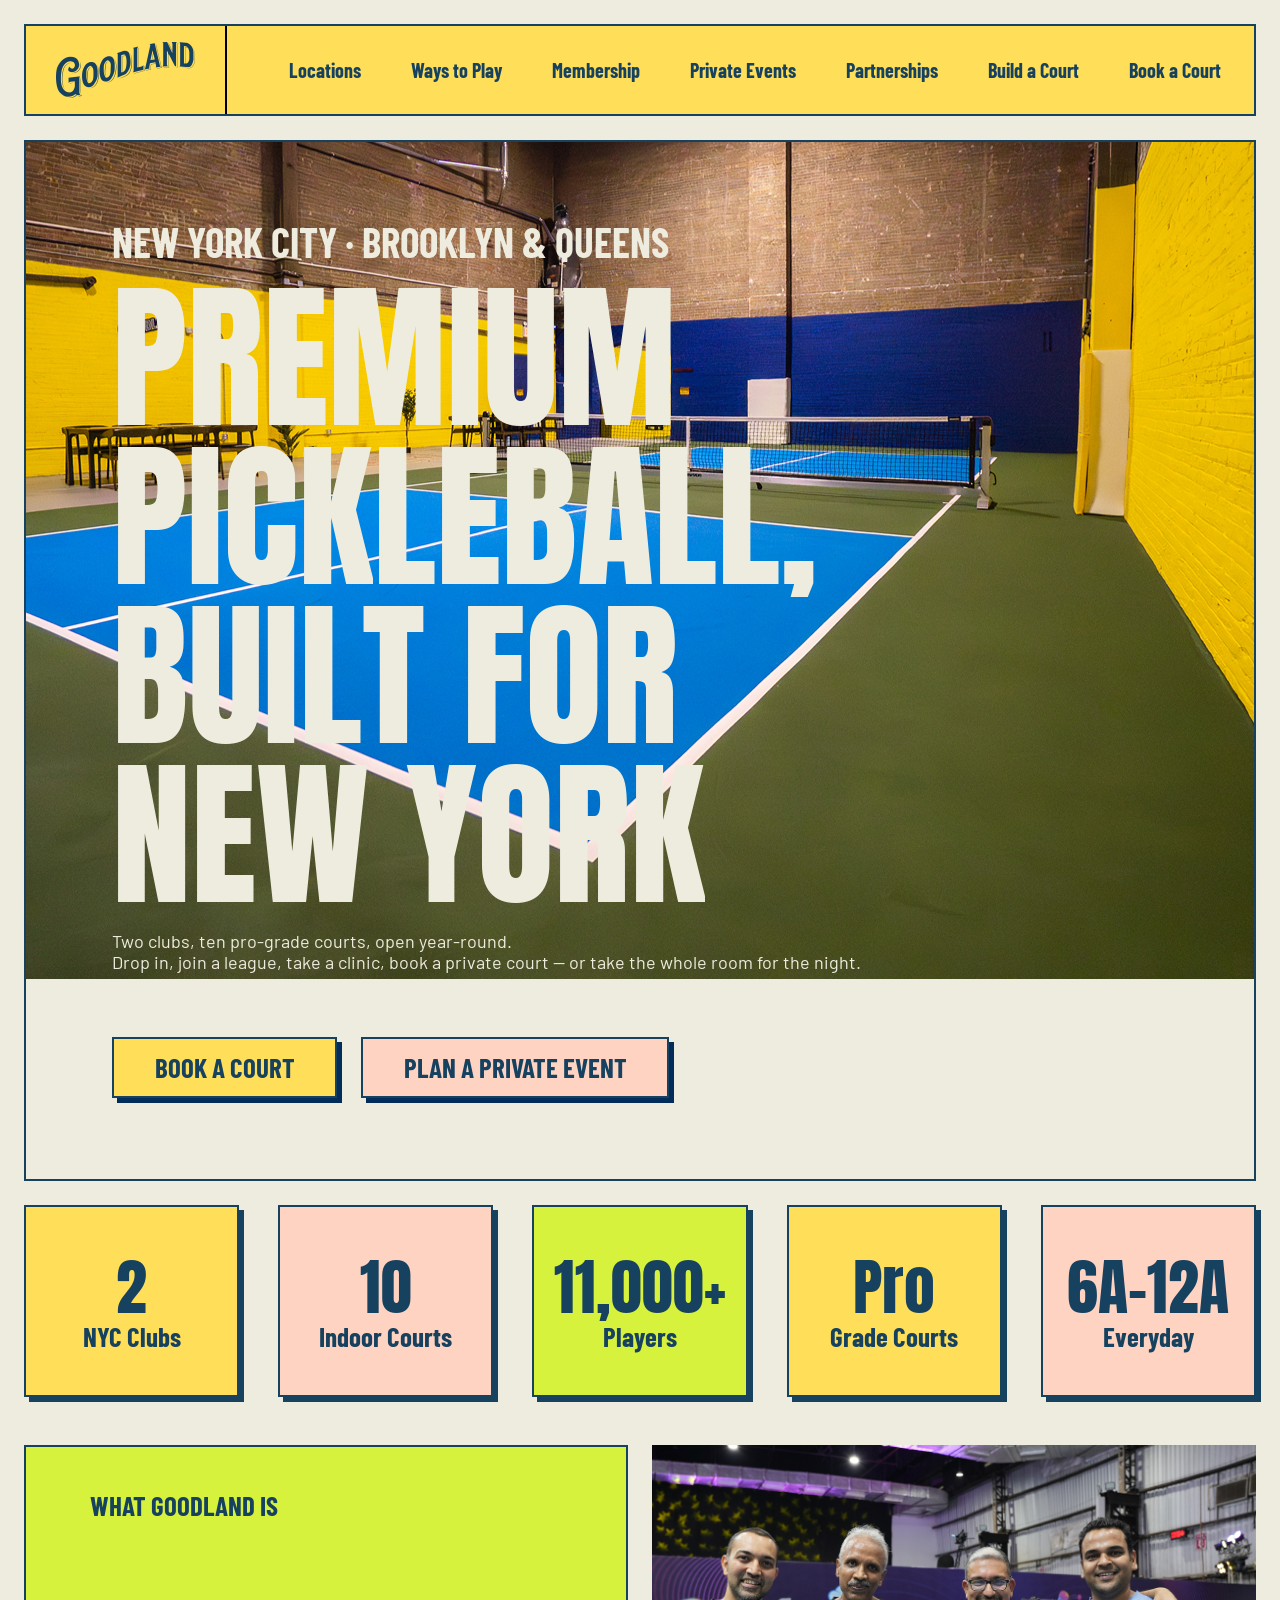
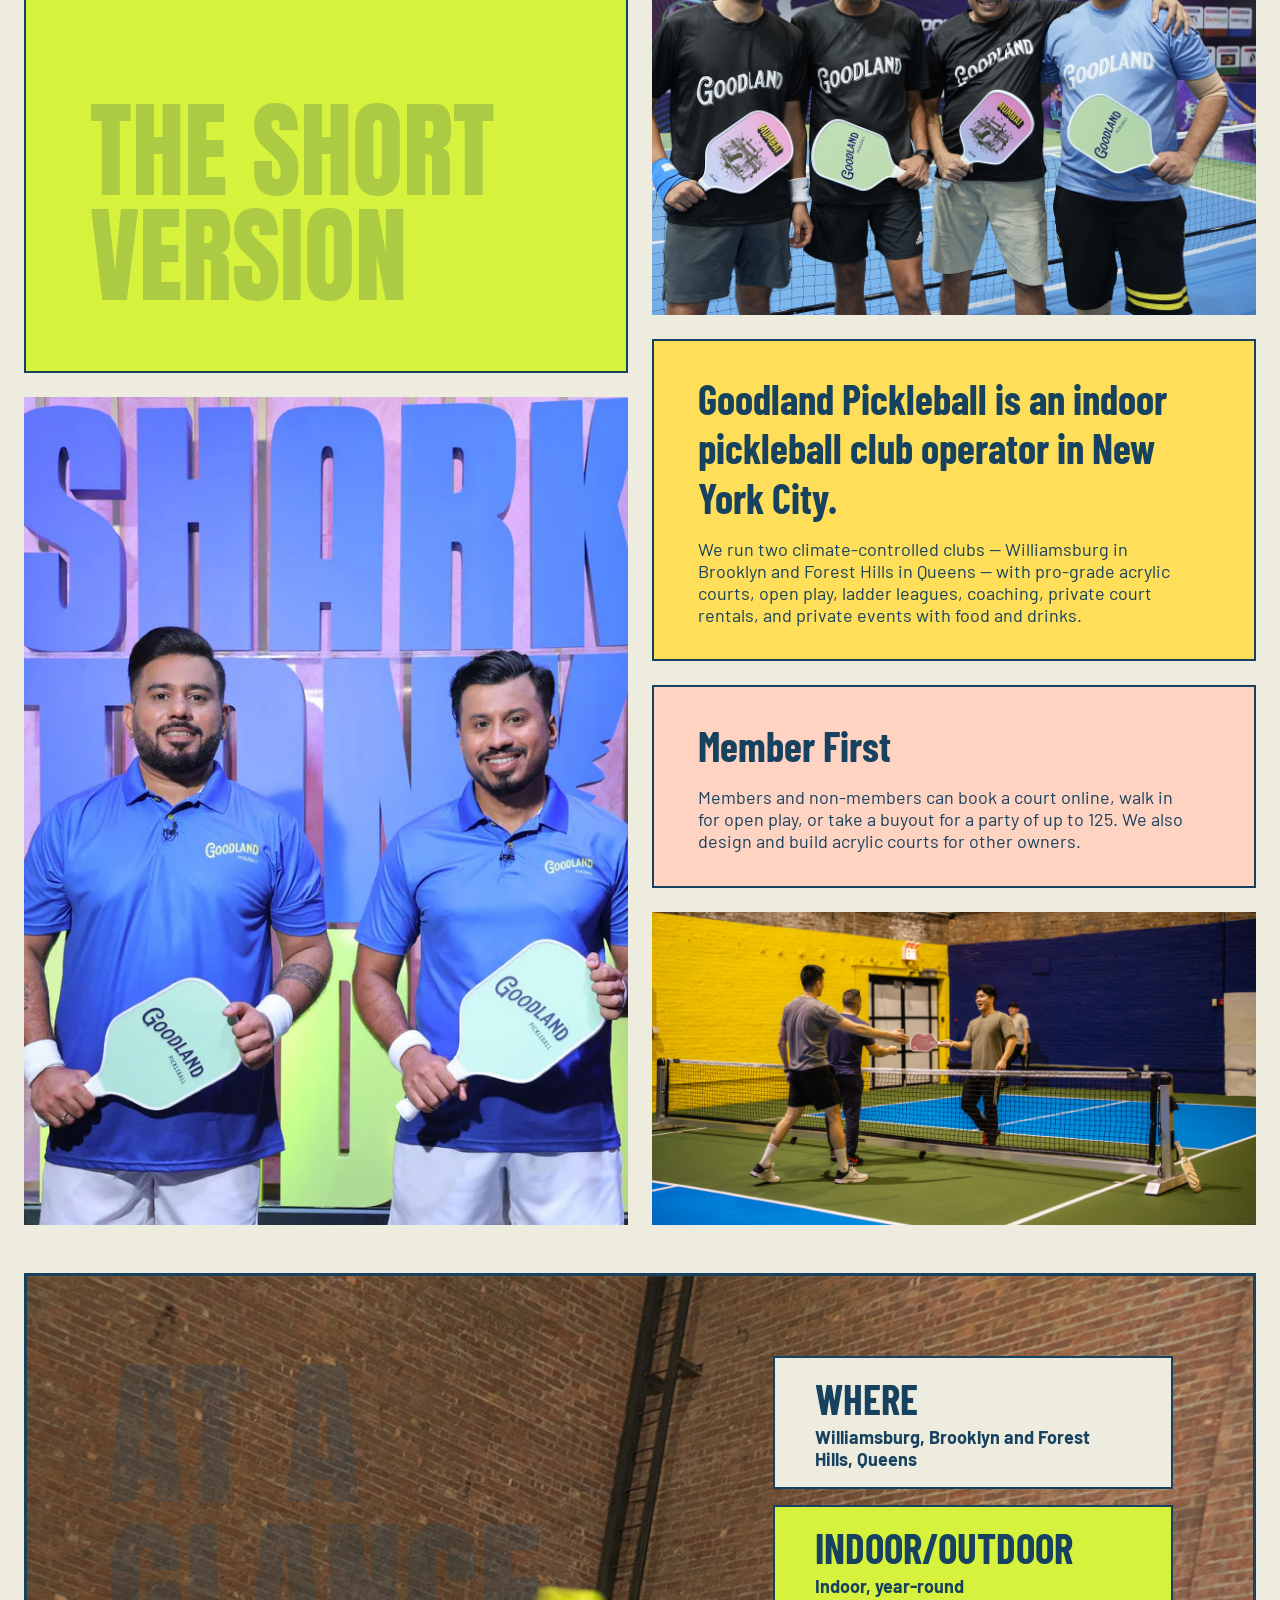
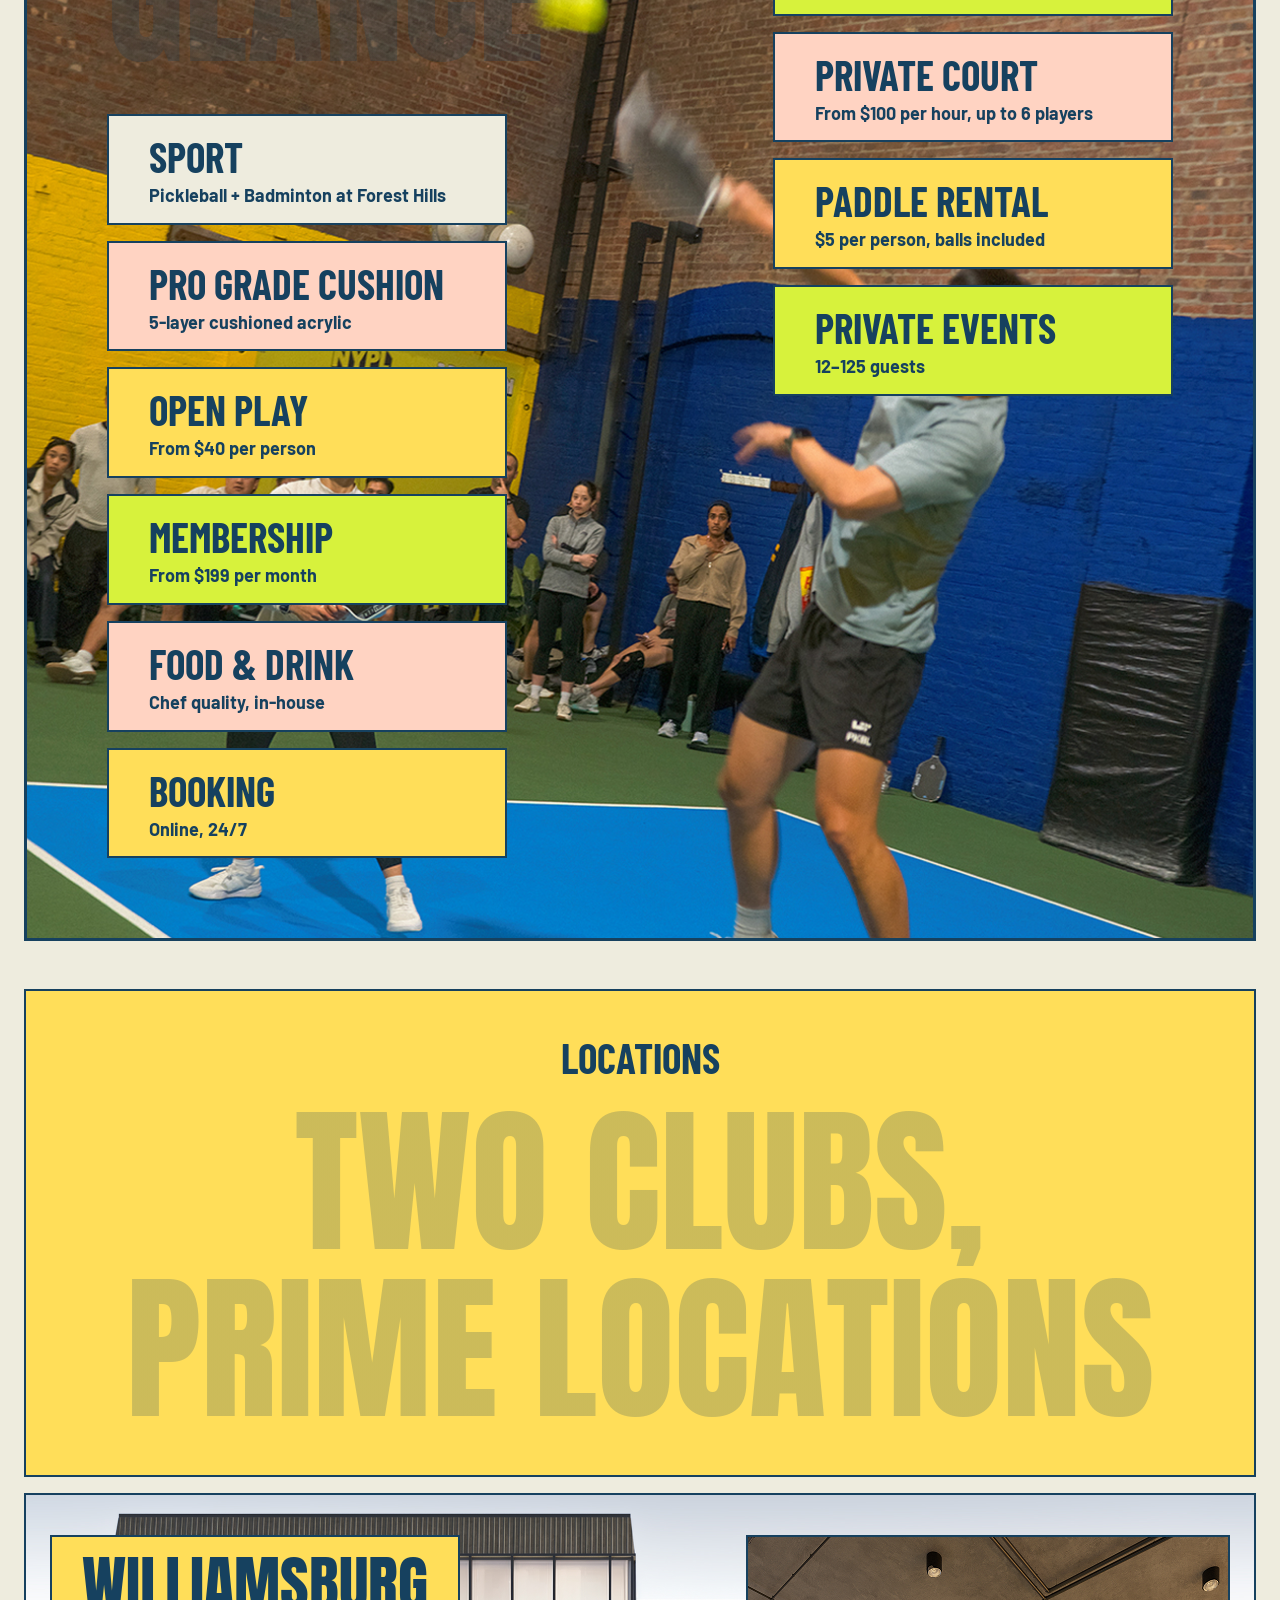
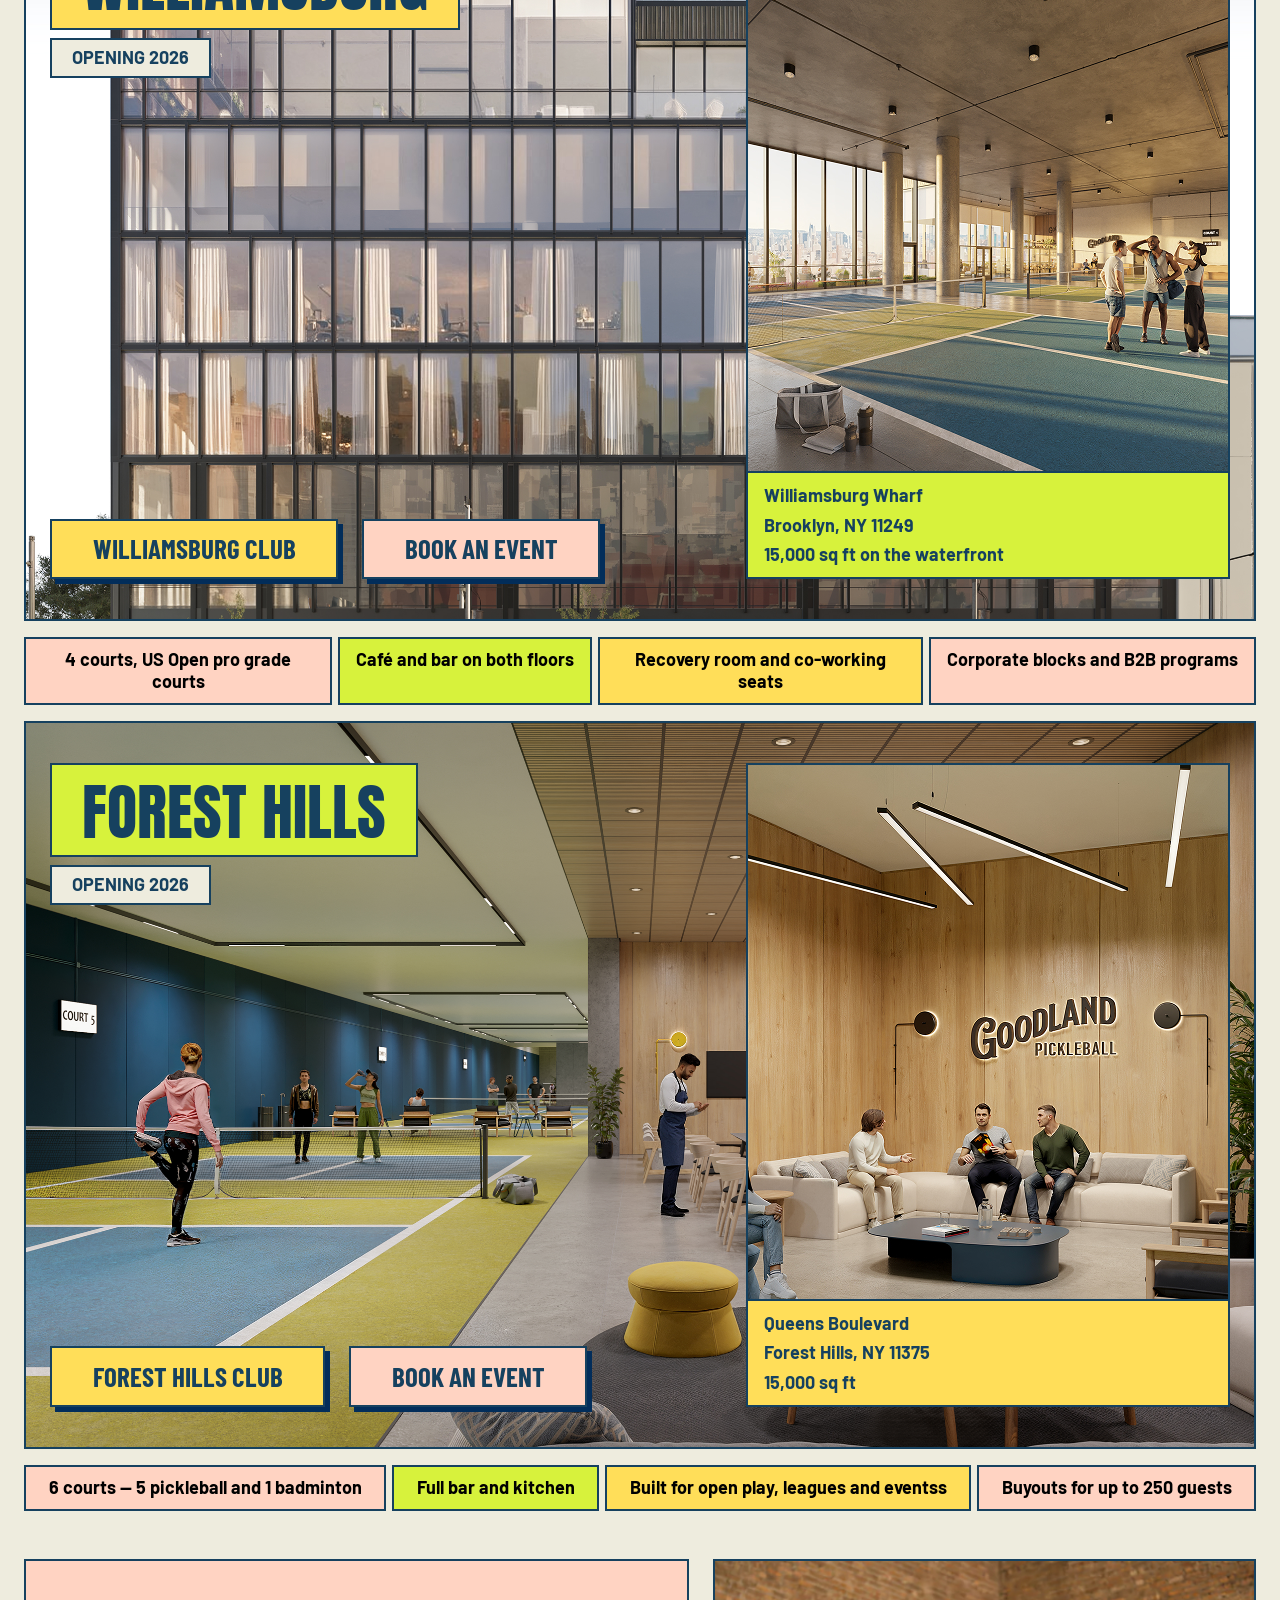
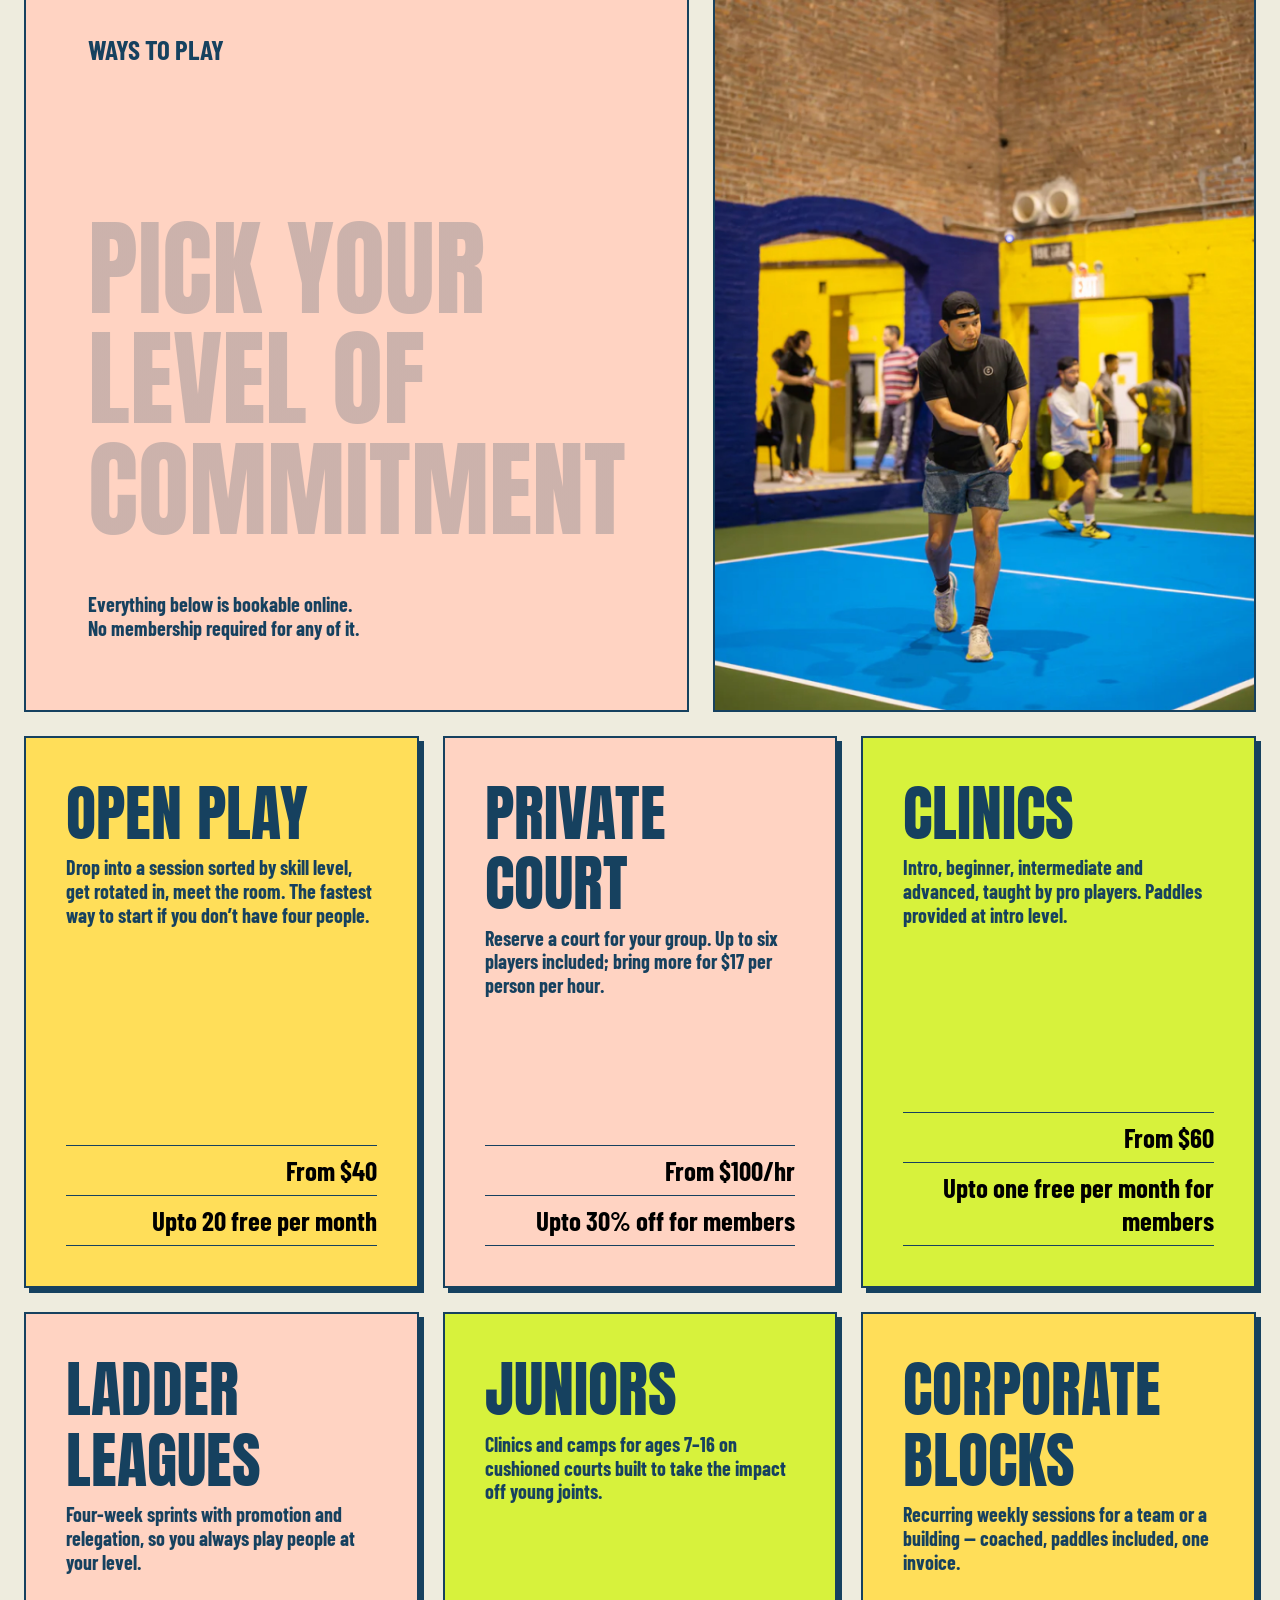
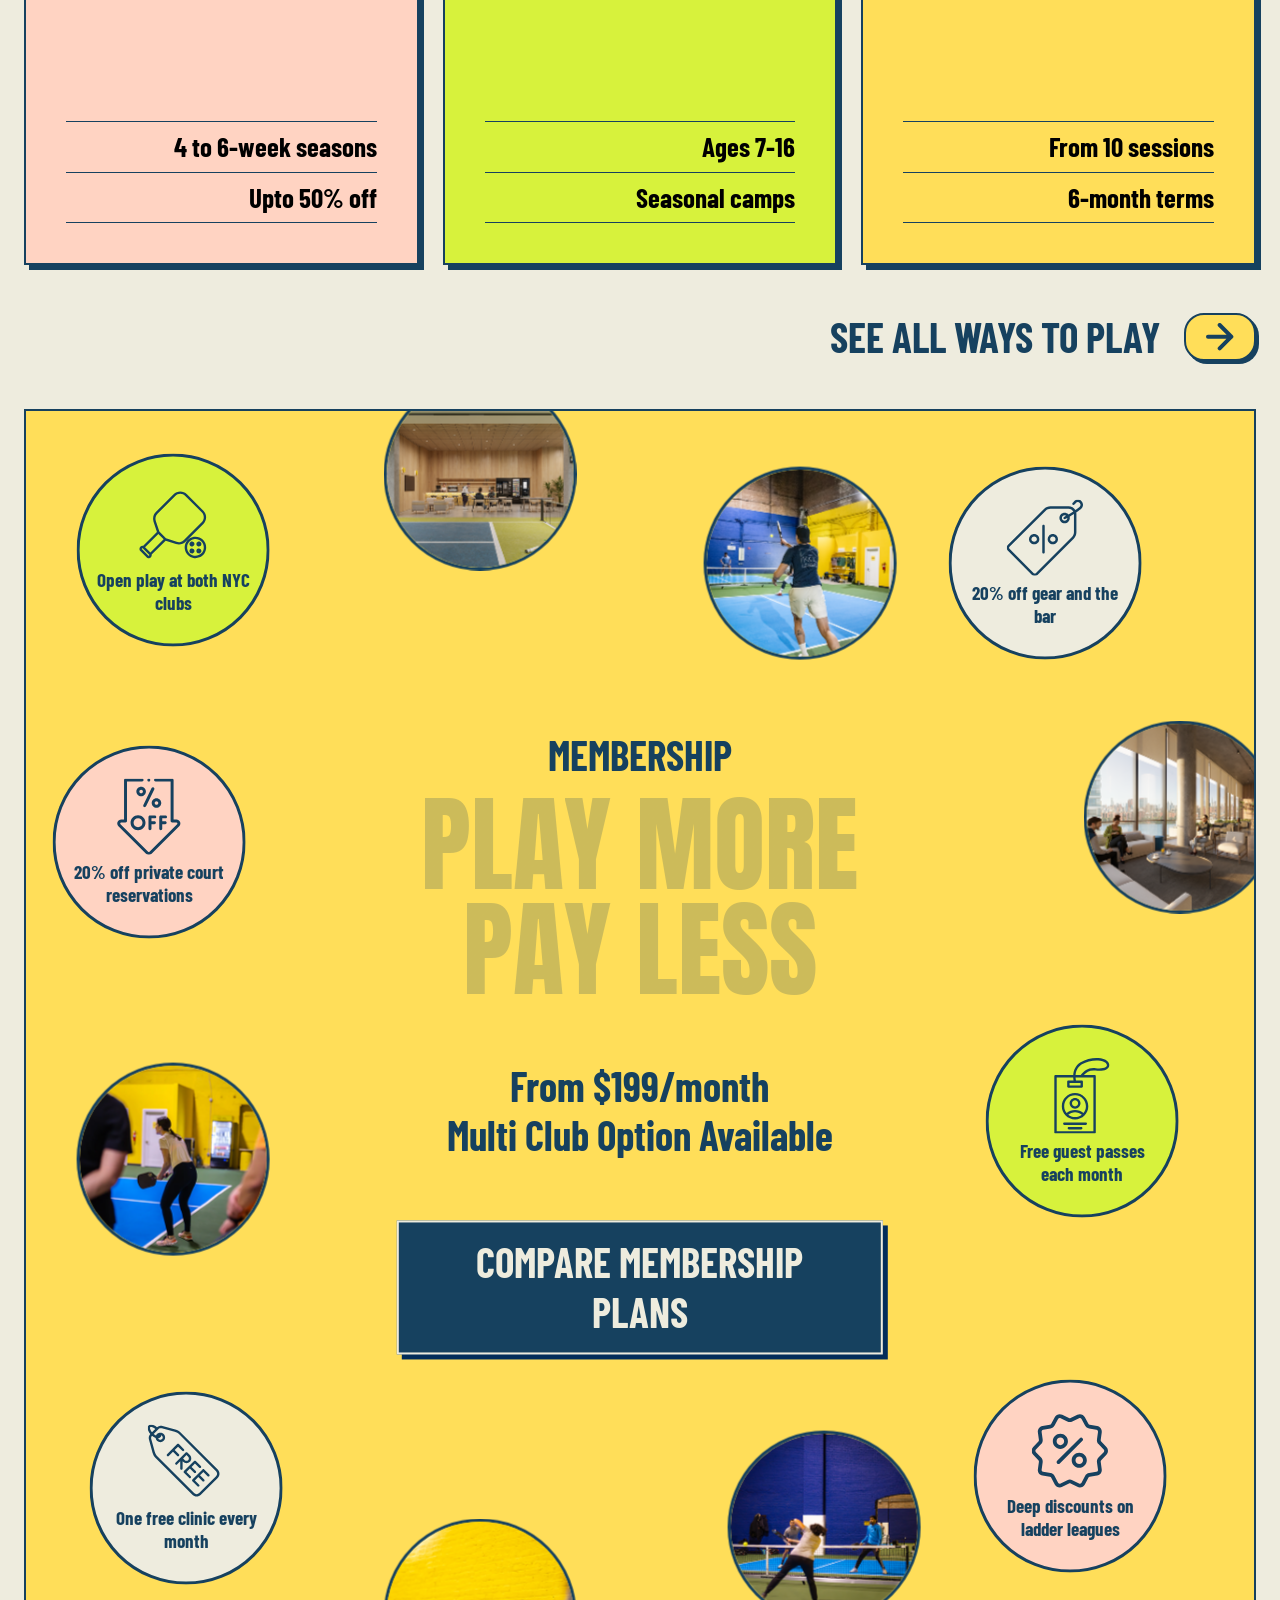
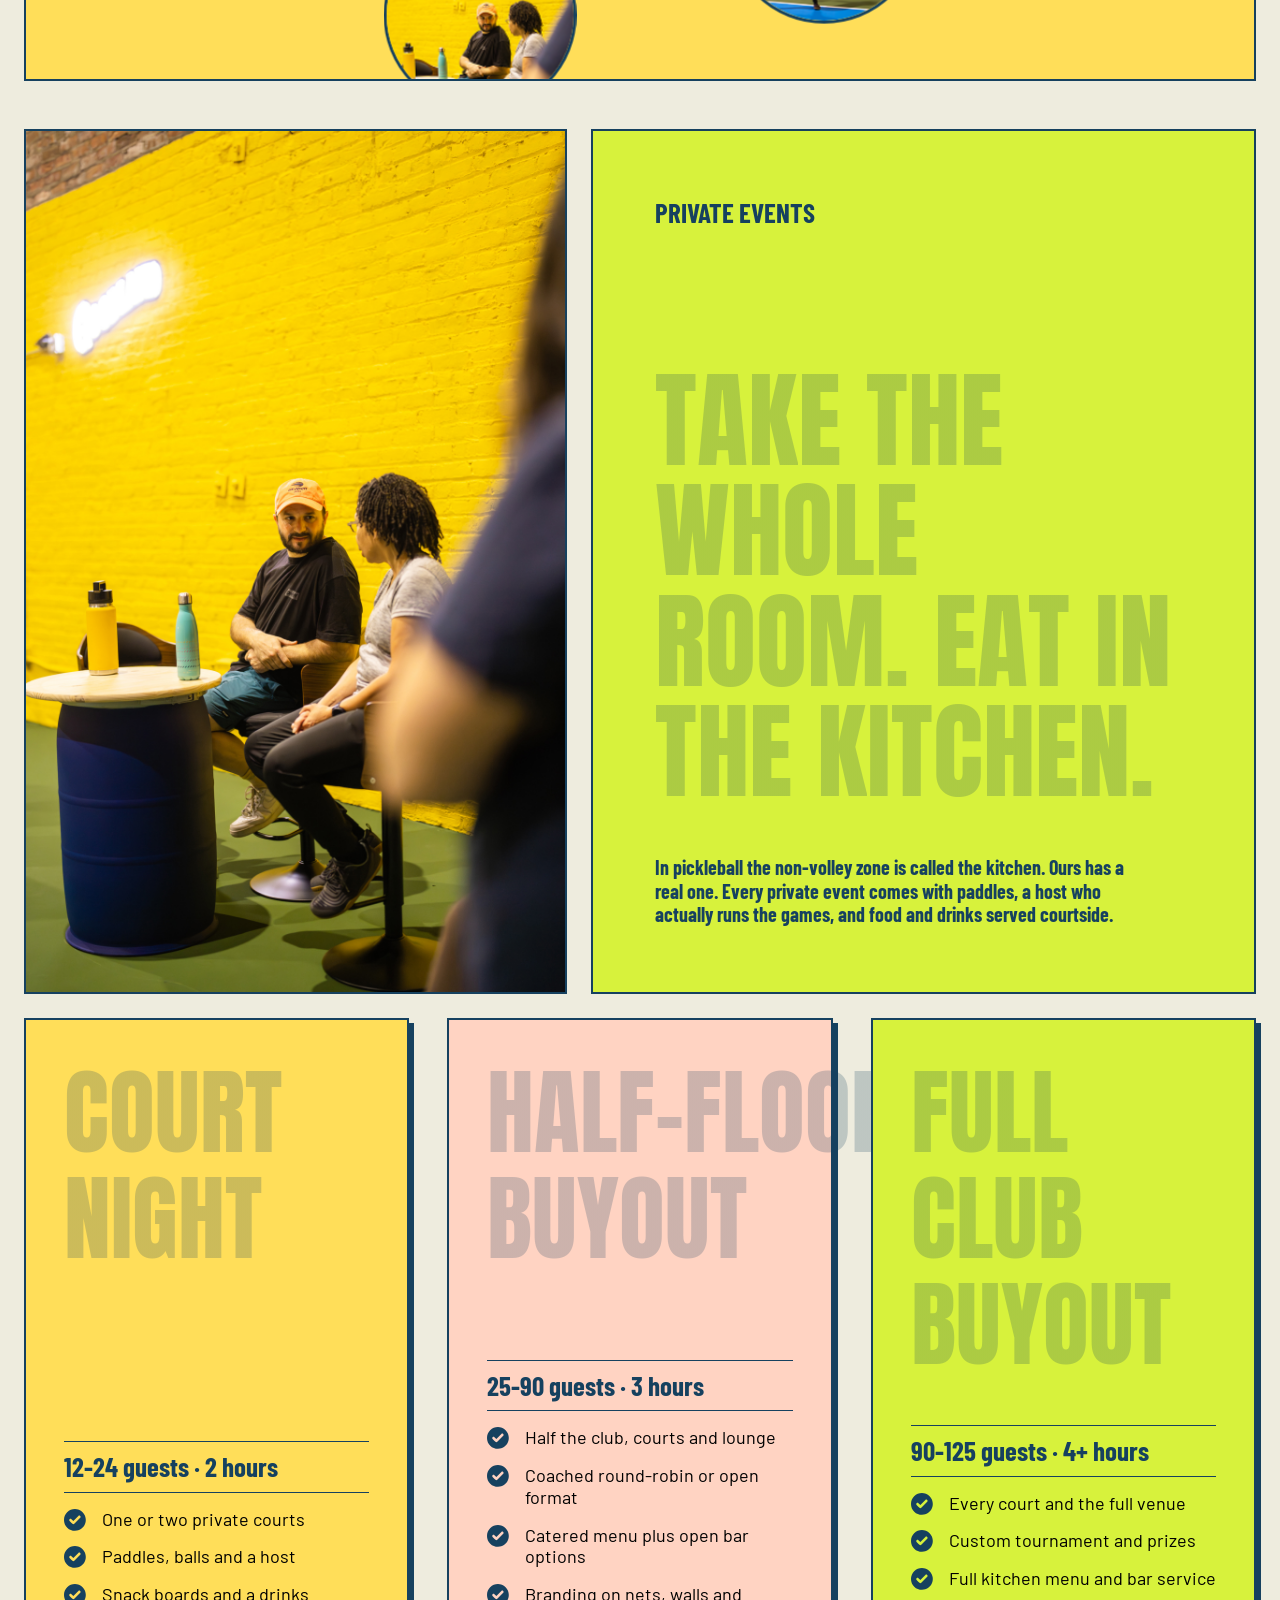
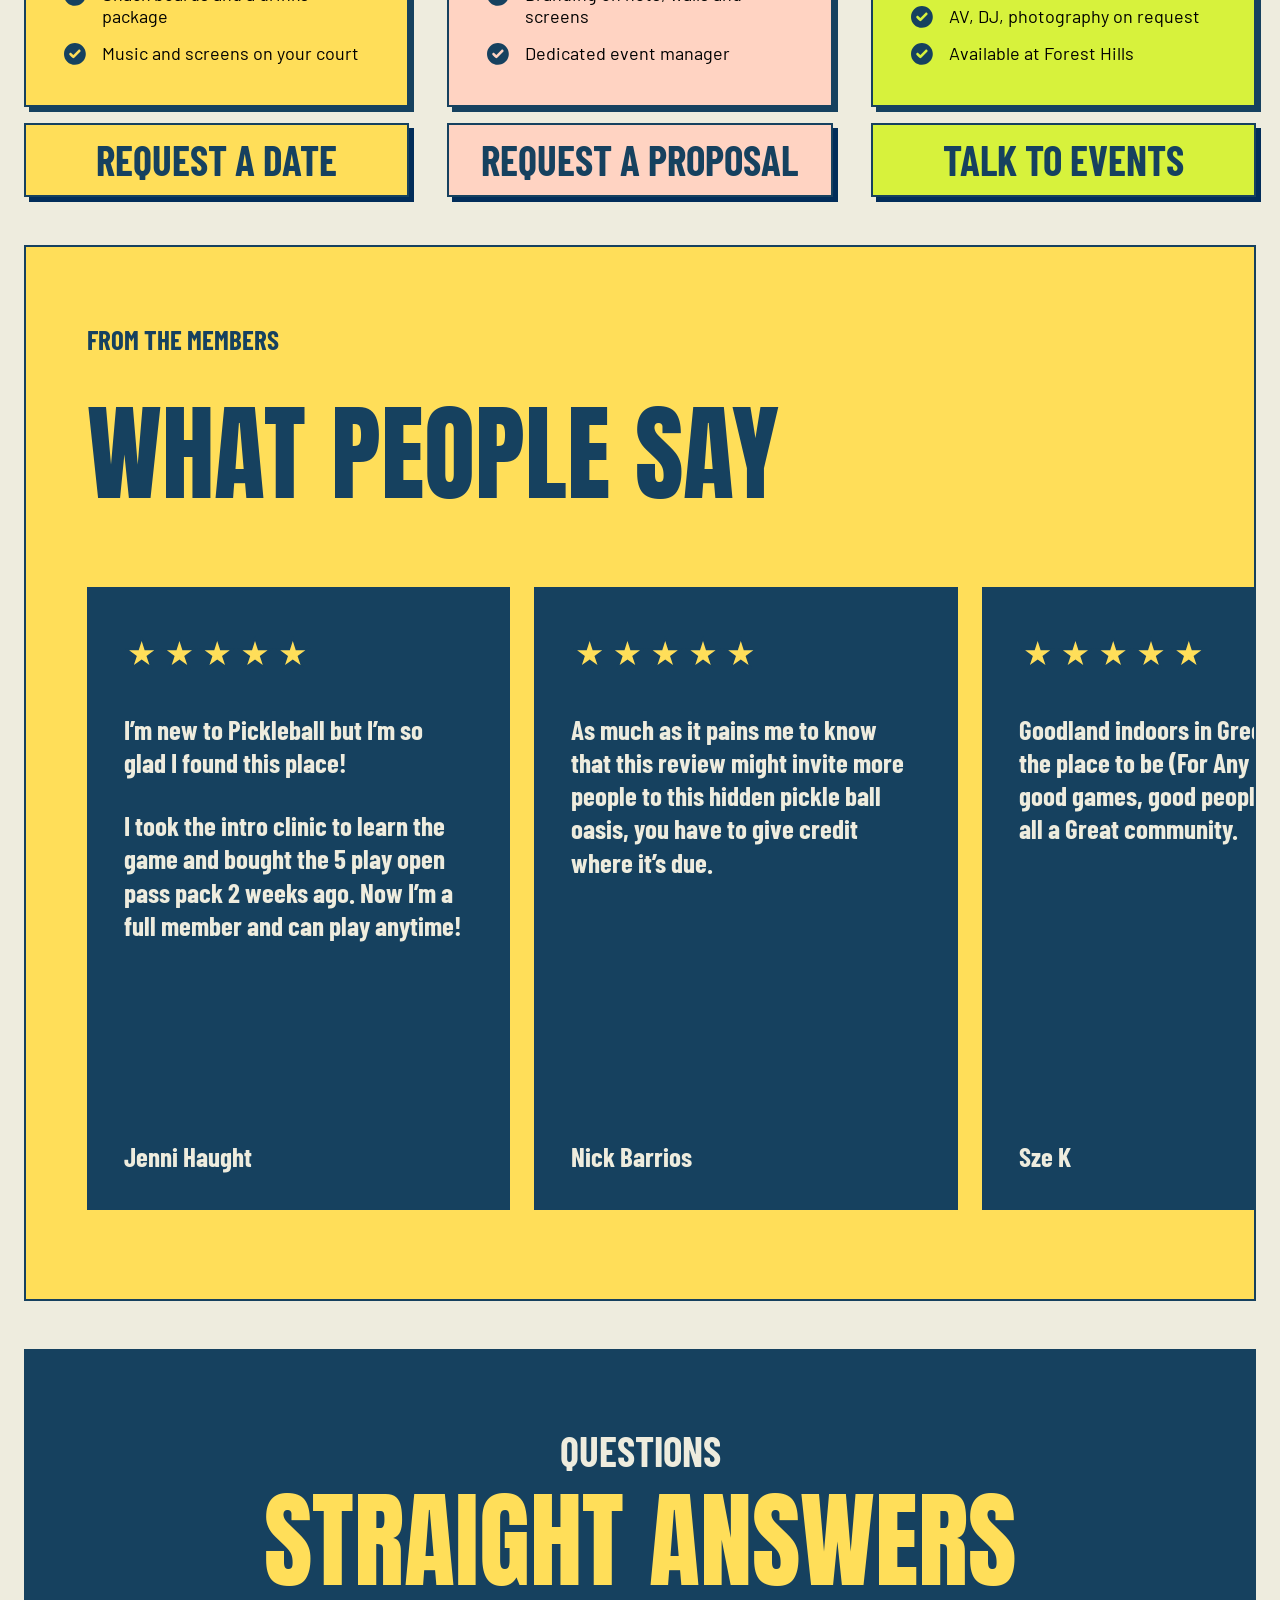
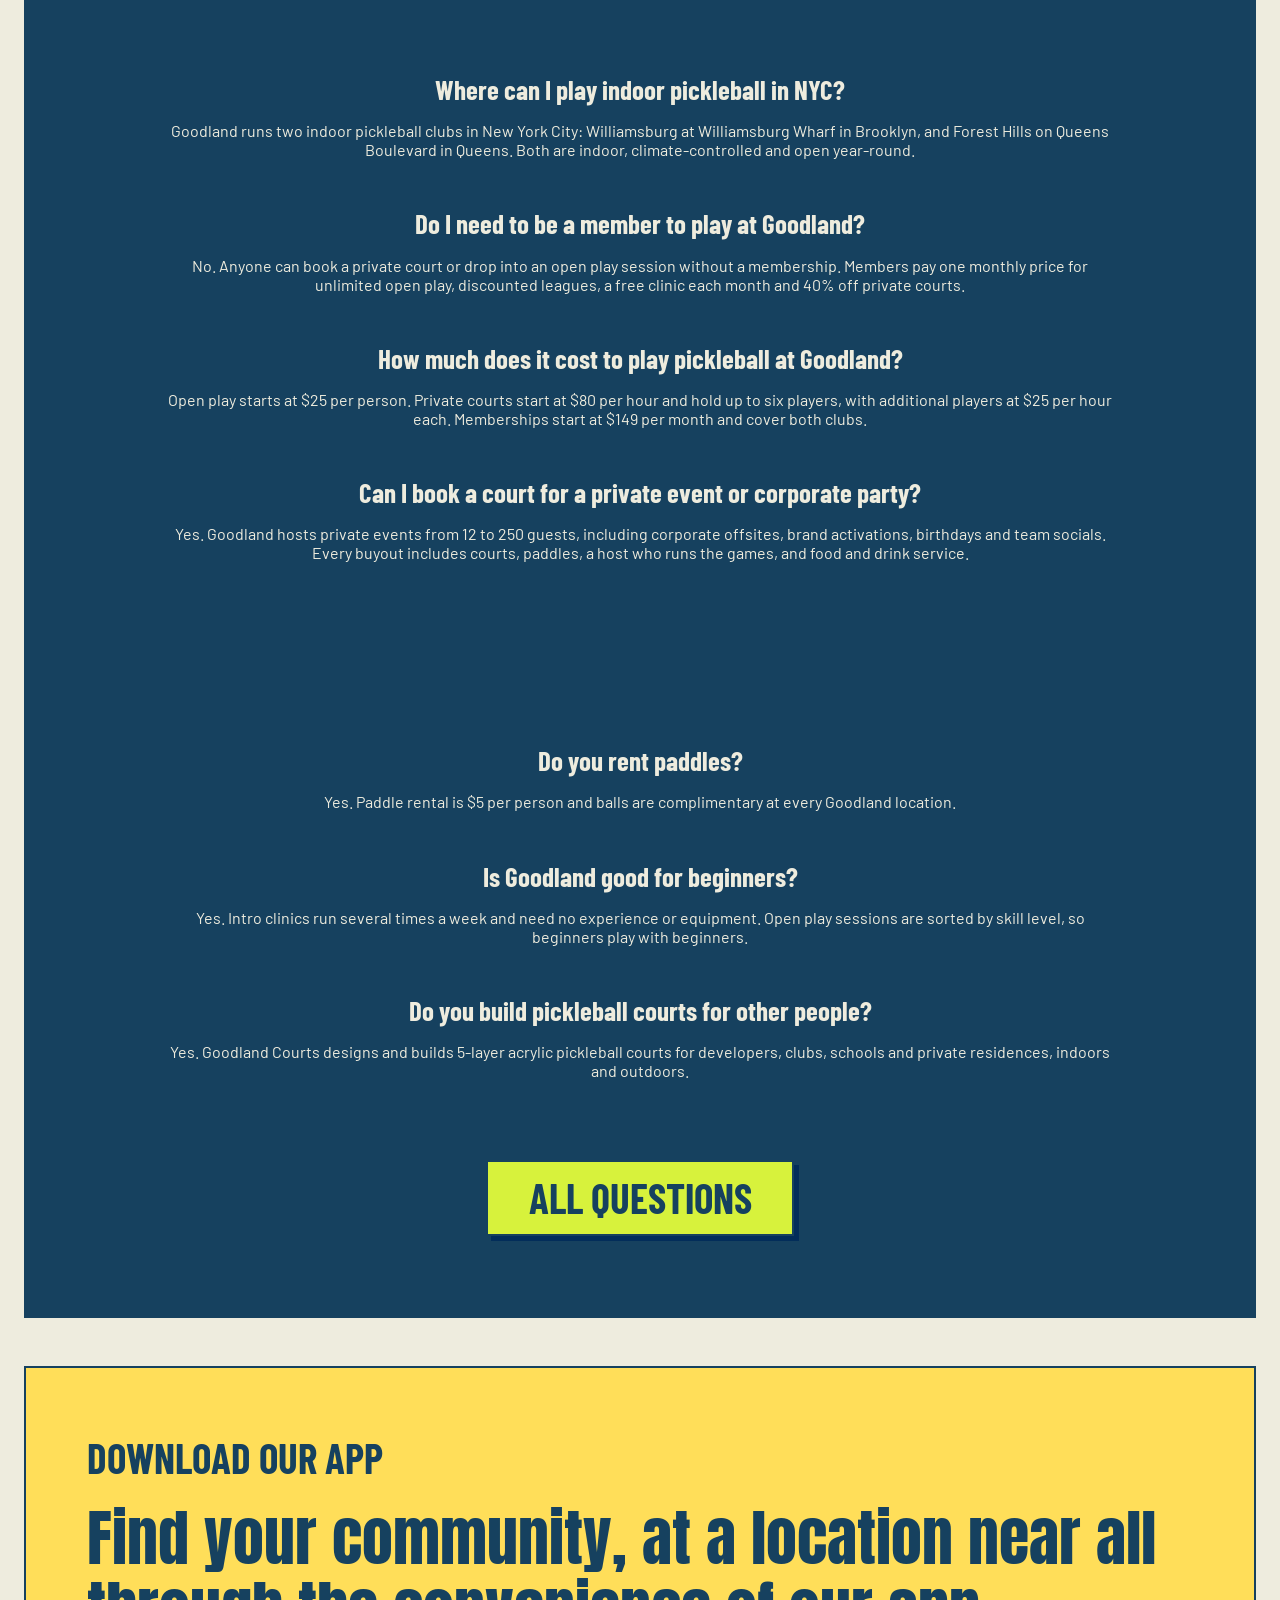
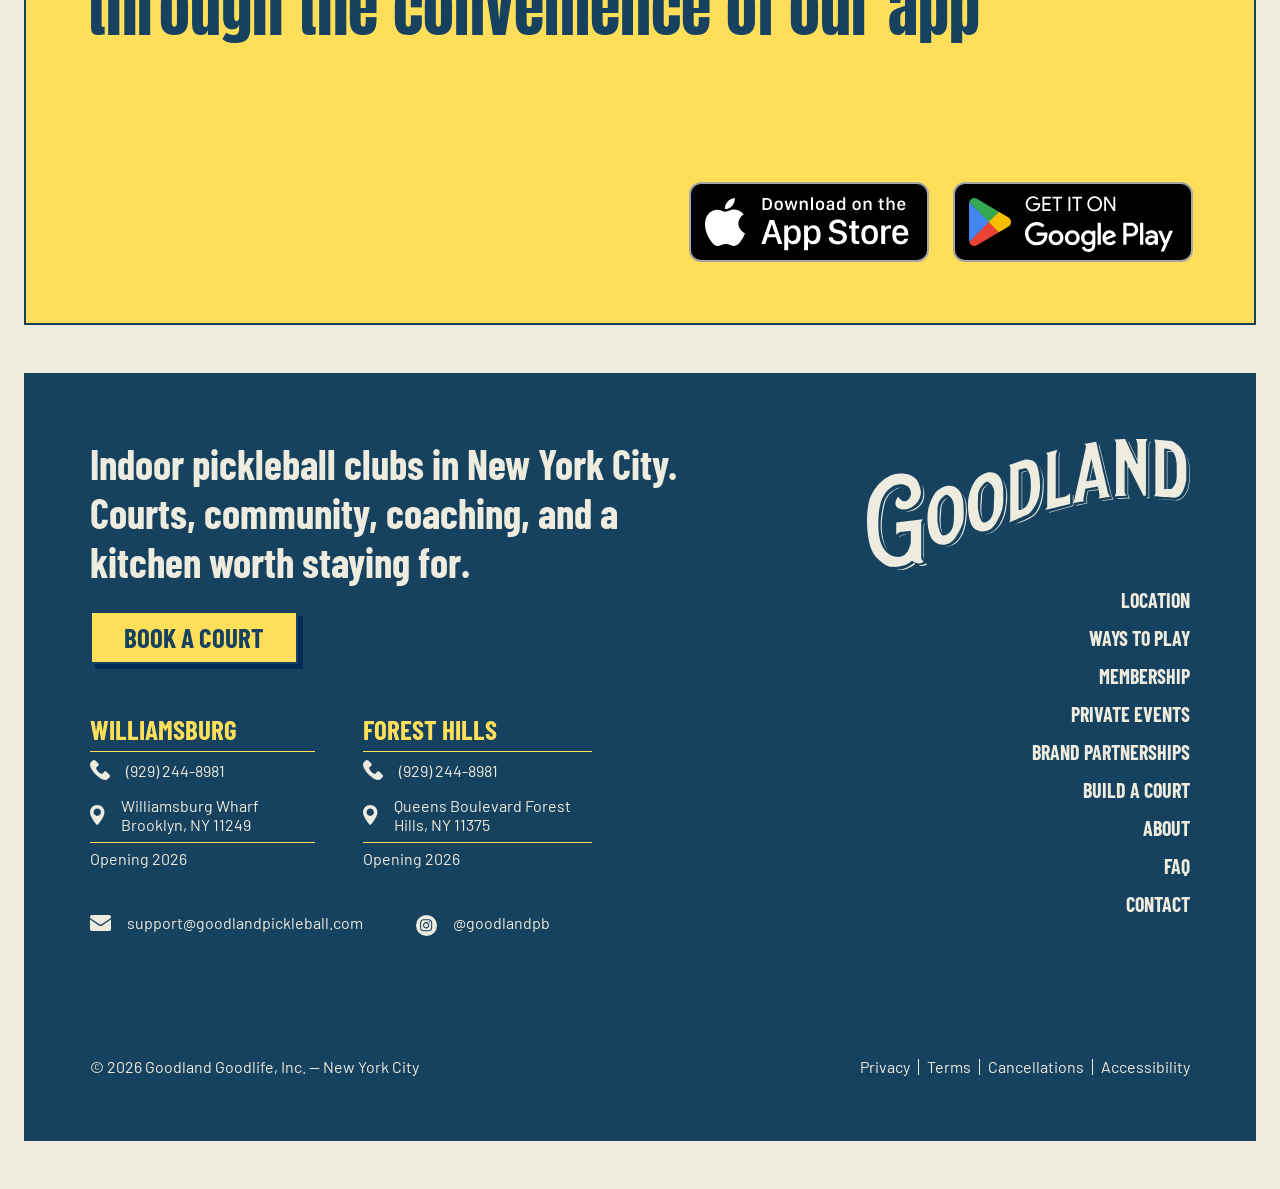
==== commit a694da22: "animation added" ====
--- a/index.html
+++ b/index.html
@@ -79,7 +79,7 @@
 			<div class="hero-wrapper">
 				<div class="hero-content reveal-group">
 					<p class="subtitle h4">NEW YORK CITY · BROOKLYN & QUEENS</p>
-					<h1 class="title h1">Premium Pickleball, Built for New York</h1>
+					<h1 class="title h1 text-reveal">Premium Pickleball, Built for New York</h1>
 					<p class="text p">Two clubs, ten pro-grade courts, open year-round.<br>
 						Drop in, join a league, take a clinic, book a private court — or take the whole room for the night.</p>
 					<div class="hero-btns">
@@ -127,7 +127,7 @@
 					<div class="about-col about-col-left">
 						<div class="about-card about-card-label">
 							<p class="label h5">What Goodland Is</p>
-							<h2 class="title h2">The Short Version</h2>
+							<h2 class="title h2 text-reveal">The Short Version</h2>
 						</div>
 						<div class="about-photo desktop about-photo-shark">
 							<img src="./assets/images/about-img1.jpg" alt="about-img1.jpg">
@@ -164,7 +164,7 @@
 		<section class="service-section">
 			<div class="service-wrapper reveal-group">
 				<div class="service-left">
-					<h2 class="service-title h1">At A Glance</h2>
+					<h2 class="service-title h1 text-reveal">At A Glance</h2>
 					<div class="service-items">
 						<div class="service-item" style="background: var(--off-white);">
 							<h3 class="title h4">Sport</h3>
@@ -225,7 +225,7 @@
 			<div class="location-wrap reveal-group">
 				<div class="location-heading-box">
 					<p class="subtitle h4">LOCATIONS</p>
-					<h2 class="title h1">TWO CLUBS,</br>
+					<h2 class="title h1 text-reveal">TWO CLUBS,</br>
 						PRIME LOCATIONS </h2>
 				</div>
 				<div class="location-item location-item1">
@@ -309,7 +309,7 @@
 							<p class="subtitle h5">Ways To Play</p>
 						</div>
 						<div class="ways-intro-btm">
-							<h2 class="title h2">Pick Your Level of Commitment</h2>
+							<h2 class="title h2 text-reveal">Pick Your Level of Commitment</h2>
 							<p class="text p">Everything below is bookable online. No membership required for any of it.</p>
 						</div>
 					</div>
@@ -416,7 +416,7 @@
 			<div class="membership-wrap">
 				<div class="membership-center">
 					<p class="subtitle h4">Membership</p>
-					<h2 class="title h2">Play More<br>Pay Less</h2>
+					<h2 class="title h2 text-reveal">Play More<br>Pay Less</h2>
 					<div class="price">
 						<p class="text h4">From $199/month</p>
 						<p class="text h4">Multi Club Option Available</p>
@@ -654,7 +654,7 @@
 							<p class="subtitle h5">PRIVATE EVENTS</p>
 						</div>
 						<div class="events-intro-btm">
-							<h2 class="title h2">TAKE THE WHOLE ROOM. EAT IN THE KITCHEN.</h2>
+							<h2 class="title h2 text-reveal">TAKE THE WHOLE ROOM. EAT IN THE KITCHEN.</h2>
 							<p class="text p">In pickleball the non-volley zone is called the kitchen. Ours has a real one. Every
 								private event comes with paddles, a host who actually runs the games, and food and drinks served
 								courtside.</p>
@@ -665,7 +665,7 @@
 					<div class="events-card-item">
 						<div class="events-card" style="background: var(--item-bg2);">
 							<div class="events-card-header">
-								<h3 class="title">COURT NIGHT</h3>
+								<h3 class="title text-reveal">COURT NIGHT</h3>
 							</div>
 							<div class="events-card-footer">
 								<h4 class="events-list-title h5">12-24 guests · 2 hours</h4>
@@ -684,7 +684,7 @@
 					<div class="events-card-item">
 						<div class="events-card" style="background: var(--item-bg);">
 							<div class="events-card-header">
-								<h3 class="title">HALF-FLOOR BUYOUT</h3>
+								<h3 class="title text-reveal">HALF-FLOOR BUYOUT</h3>
 							</div>
 							<div class="events-card-footer">
 								<h4 class="events-list-title h5">25-90 guests · 3 hours</h4>
@@ -704,7 +704,7 @@
 					<div class="events-card-item">
 						<div class="events-card" style="background: var(--item-bg3);">
 							<div class="events-card-header">
-								<h3 class="title">FULL CLUB BUYOUT</h3>
+								<h3 class="title text-reveal">FULL CLUB BUYOUT</h3>
 							</div>
 							<div class="events-card-footer">
 								<h4 class="events-list-title h5">90-125 guests · 4+ hours</h4>
--- a/assets/css/service-section.css
+++ b/assets/css/service-section.css
@@ -23,6 +23,10 @@
     max-width: 509px;
     margin-bottom: 40px;
     font-weight: 400;
+}
+
+.service-title.text-reveal .char {
+    --tr-color: var(--off-white);
 }
 
 .service-items {
--- a/assets/css/hero-section.css
+++ b/assets/css/hero-section.css
@@ -7,6 +7,7 @@
     max-width: 100%;
     margin: 24px;
     border: 2px solid var(--border-color);
+    background-attachment: fixed;
 }
 
 .hero-wrapper {
--- a/assets/css/main.css
+++ b/assets/css/main.css
@@ -355,6 +355,42 @@
 
 /* scroll-reveal css end */
 
+/* text-reveal css start */
+/* Scroll-linked, letter-by-letter text color reveal. Each character is its
+   own span with a hard-stop gradient twice its own width; sliding that
+   gradient's background-position-x from 100% (dim half showing) to 0%
+   (full-color half showing) makes the letter "wipe" into color. script.js
+   writes --wp per character every scroll frame — driven continuously by how
+   far the heading has scrolled through the viewport, staggered per letter —
+   so it stays tied to scroll position: scroll further and more letters
+   light up, scroll back up and they drain back out. If JS never runs, --wp
+   falls back to 0% (revealed) so the text just reads normally. */
+.text-reveal .word-group {
+    display: inline-block;
+    white-space: nowrap;
+}
+
+.text-reveal .char {
+    display: inline-block;
+    --tr-color: var(--heading-text-color);
+    --tr-dim: rgba(22, 65, 95, .22);
+    background-image: linear-gradient(to right, var(--tr-color) 50%, var(--tr-dim) 50%);
+    background-size: 200% 100%;
+    background-position-x: var(--wp, 0%);
+    -webkit-background-clip: text;
+    background-clip: text;
+    color: transparent;
+    -webkit-text-fill-color: transparent;
+    transition: background-position-x .1s linear;
+}
+
+.hero-content .text-reveal .char {
+    --tr-color: var(--off-white);
+    --tr-dim: rgba(238, 236, 222, .32);
+}
+
+/* text-reveal css end */
+
 /* cart-drawer css start */
 .cart-drawer {
     position: fixed;
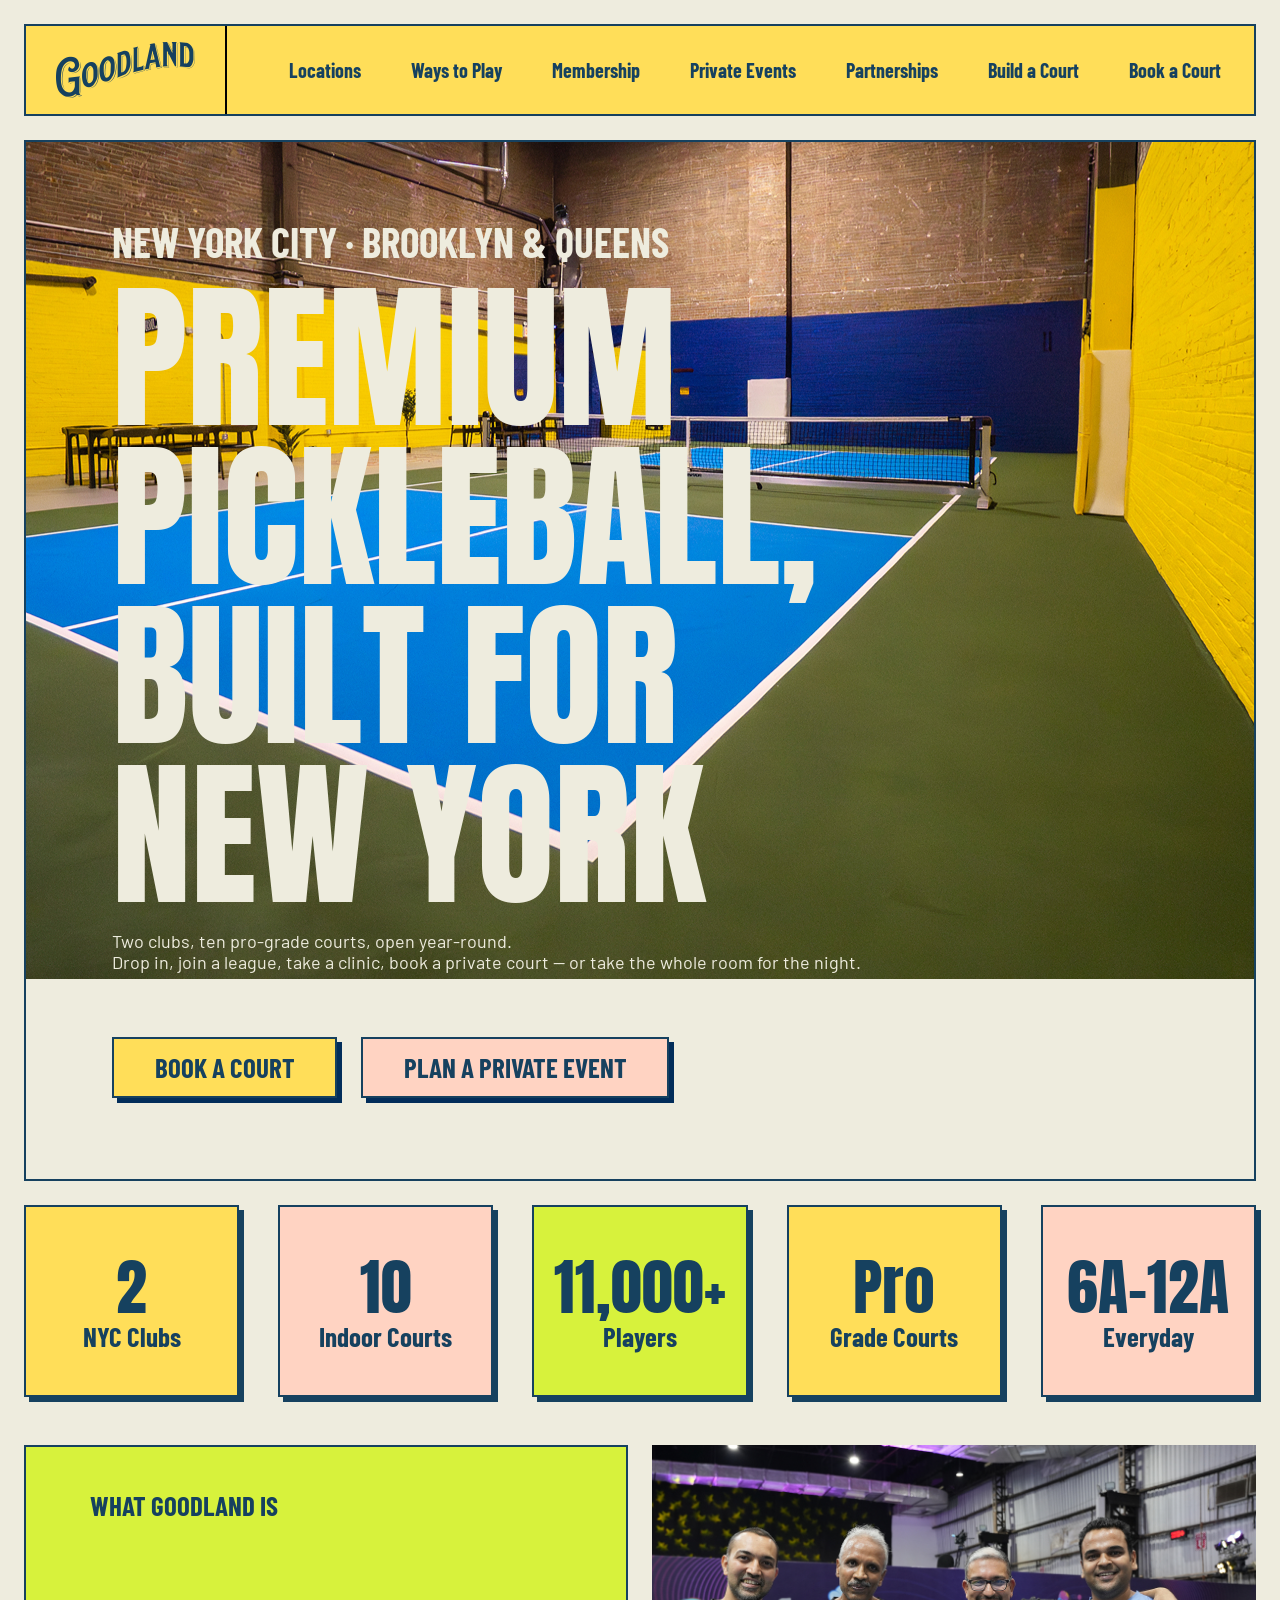
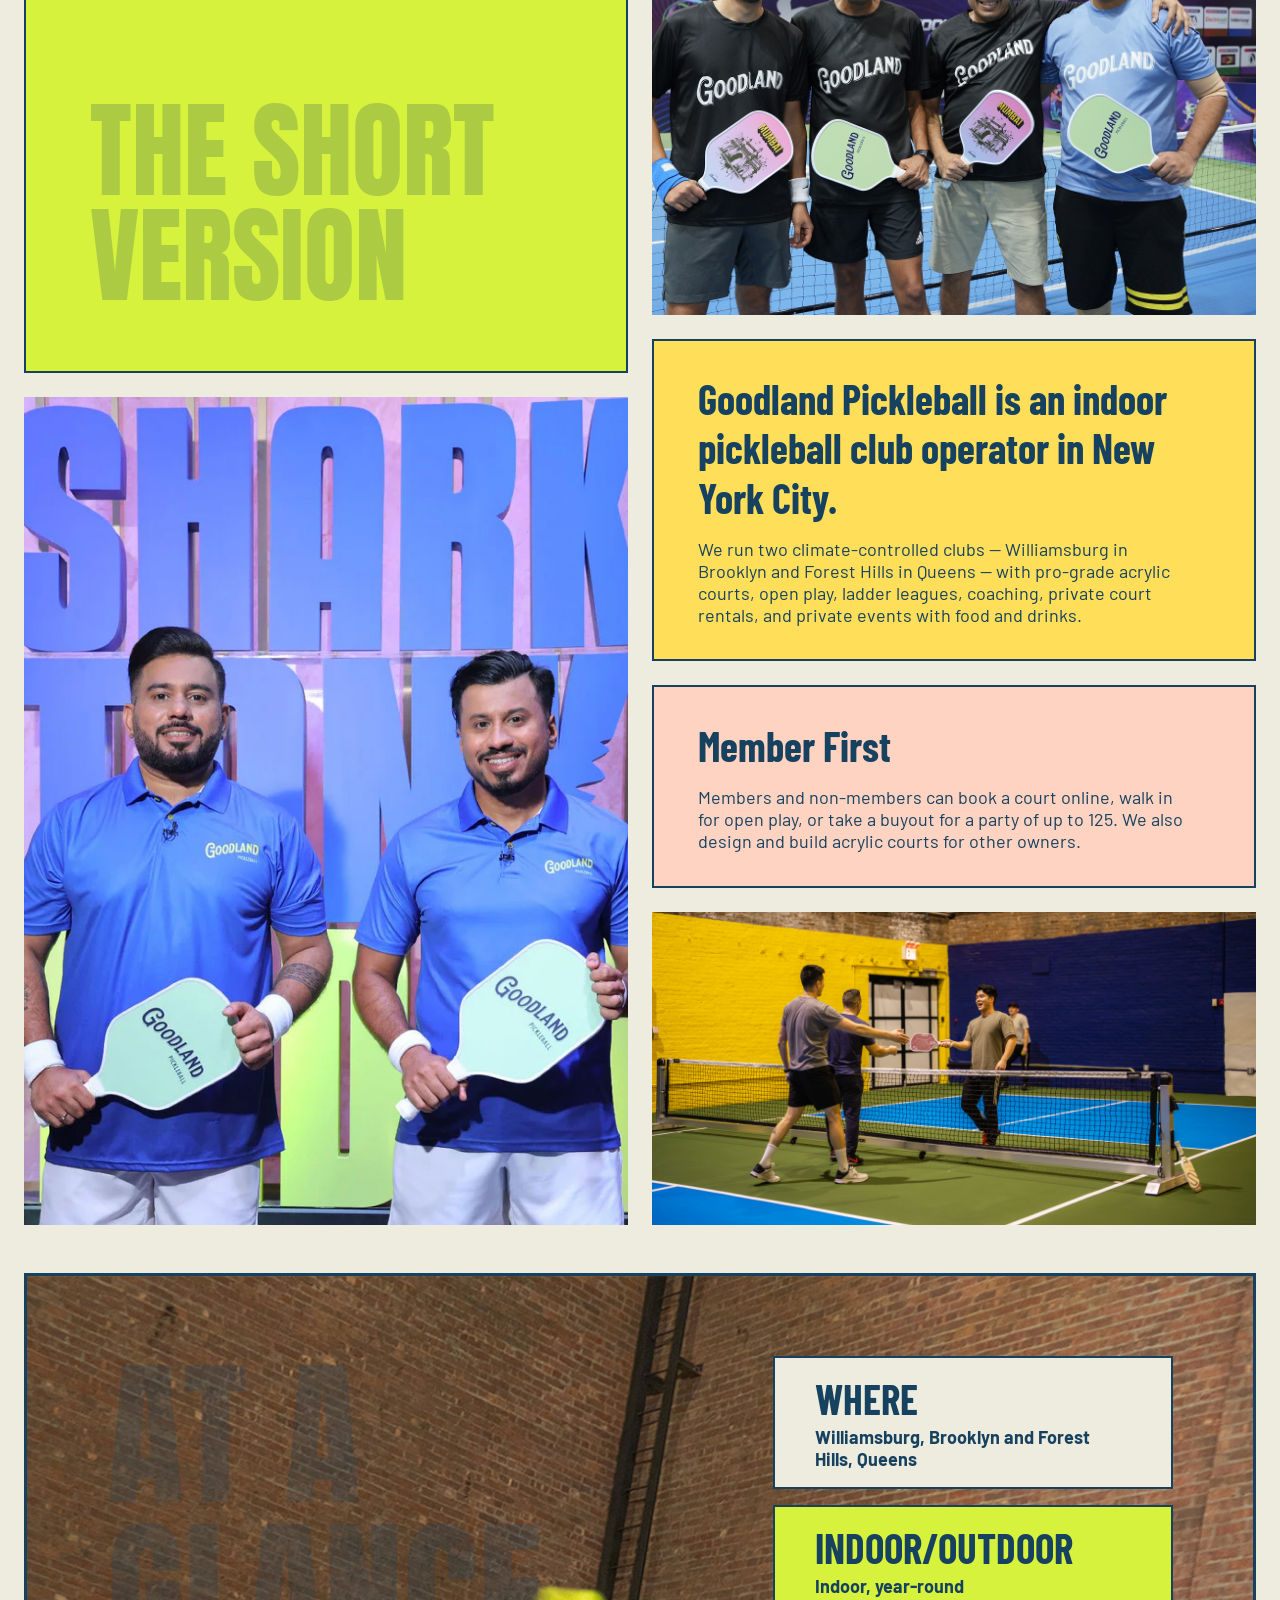
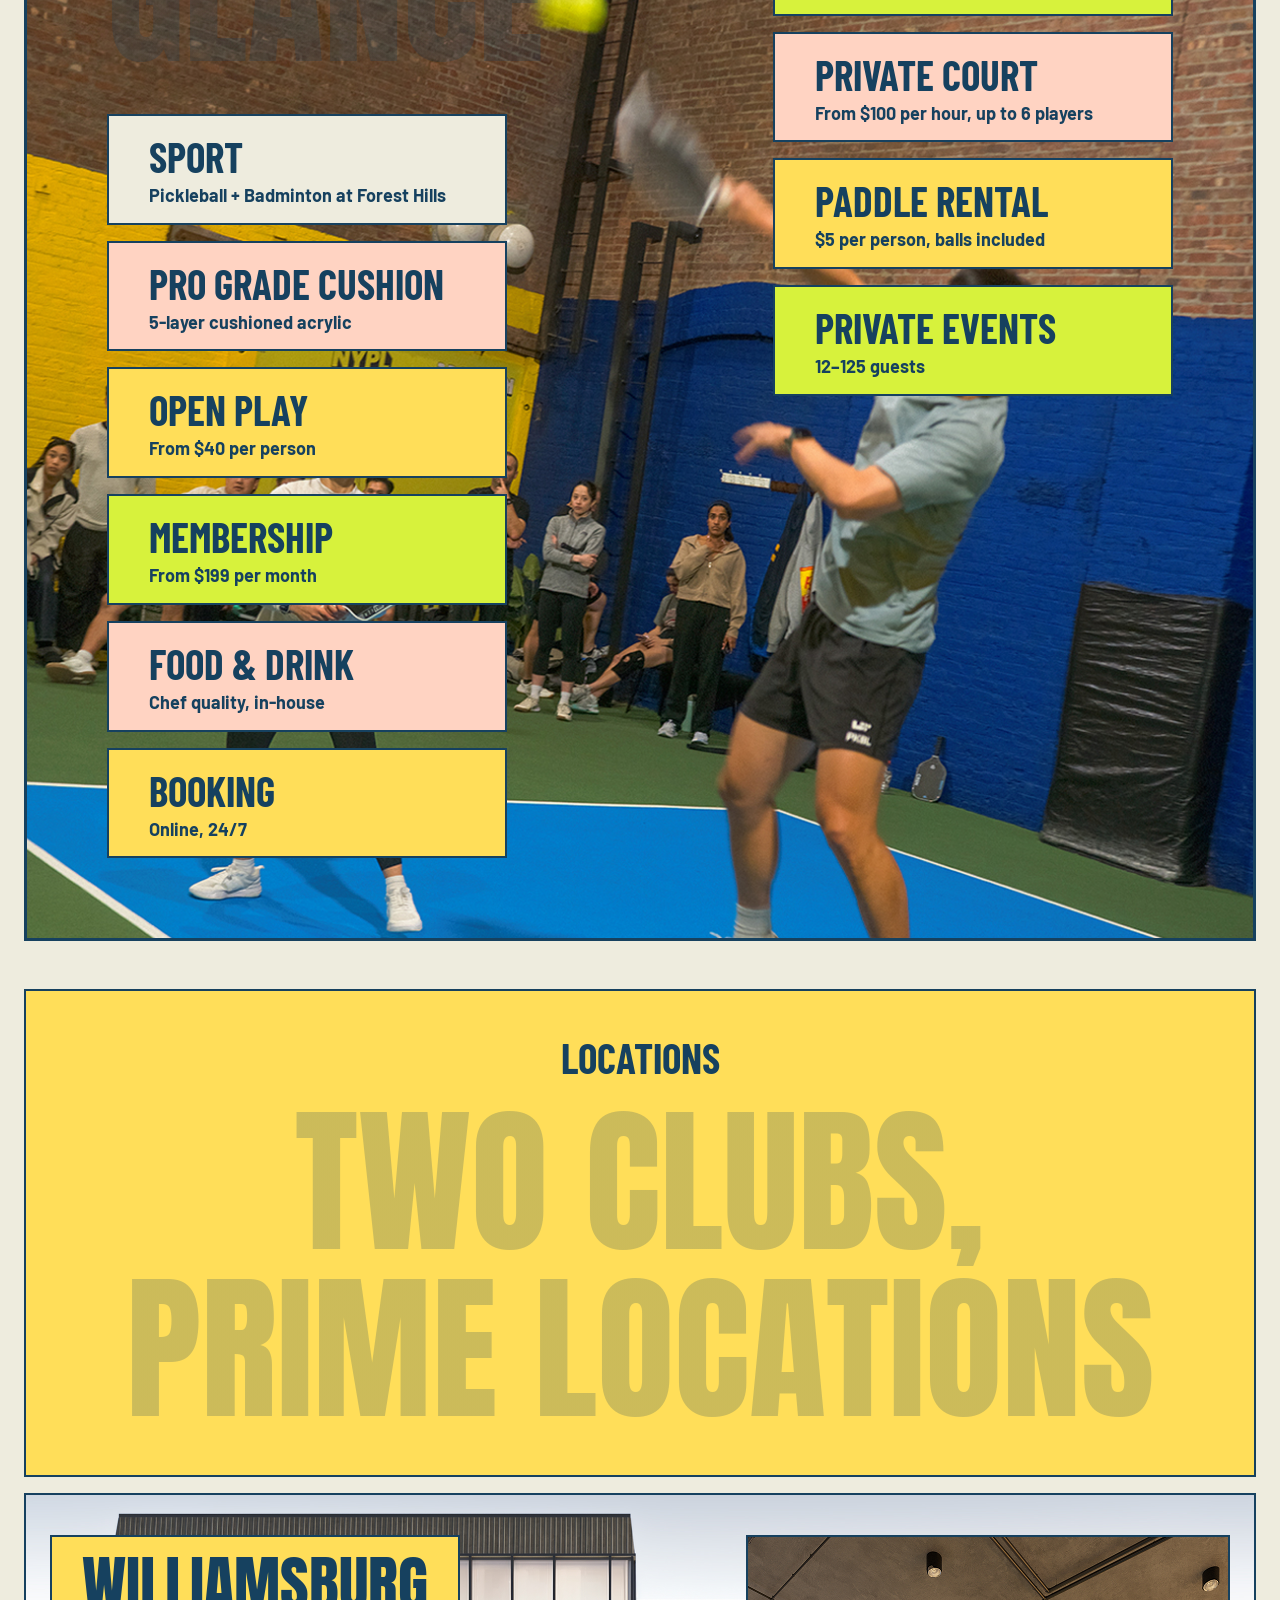
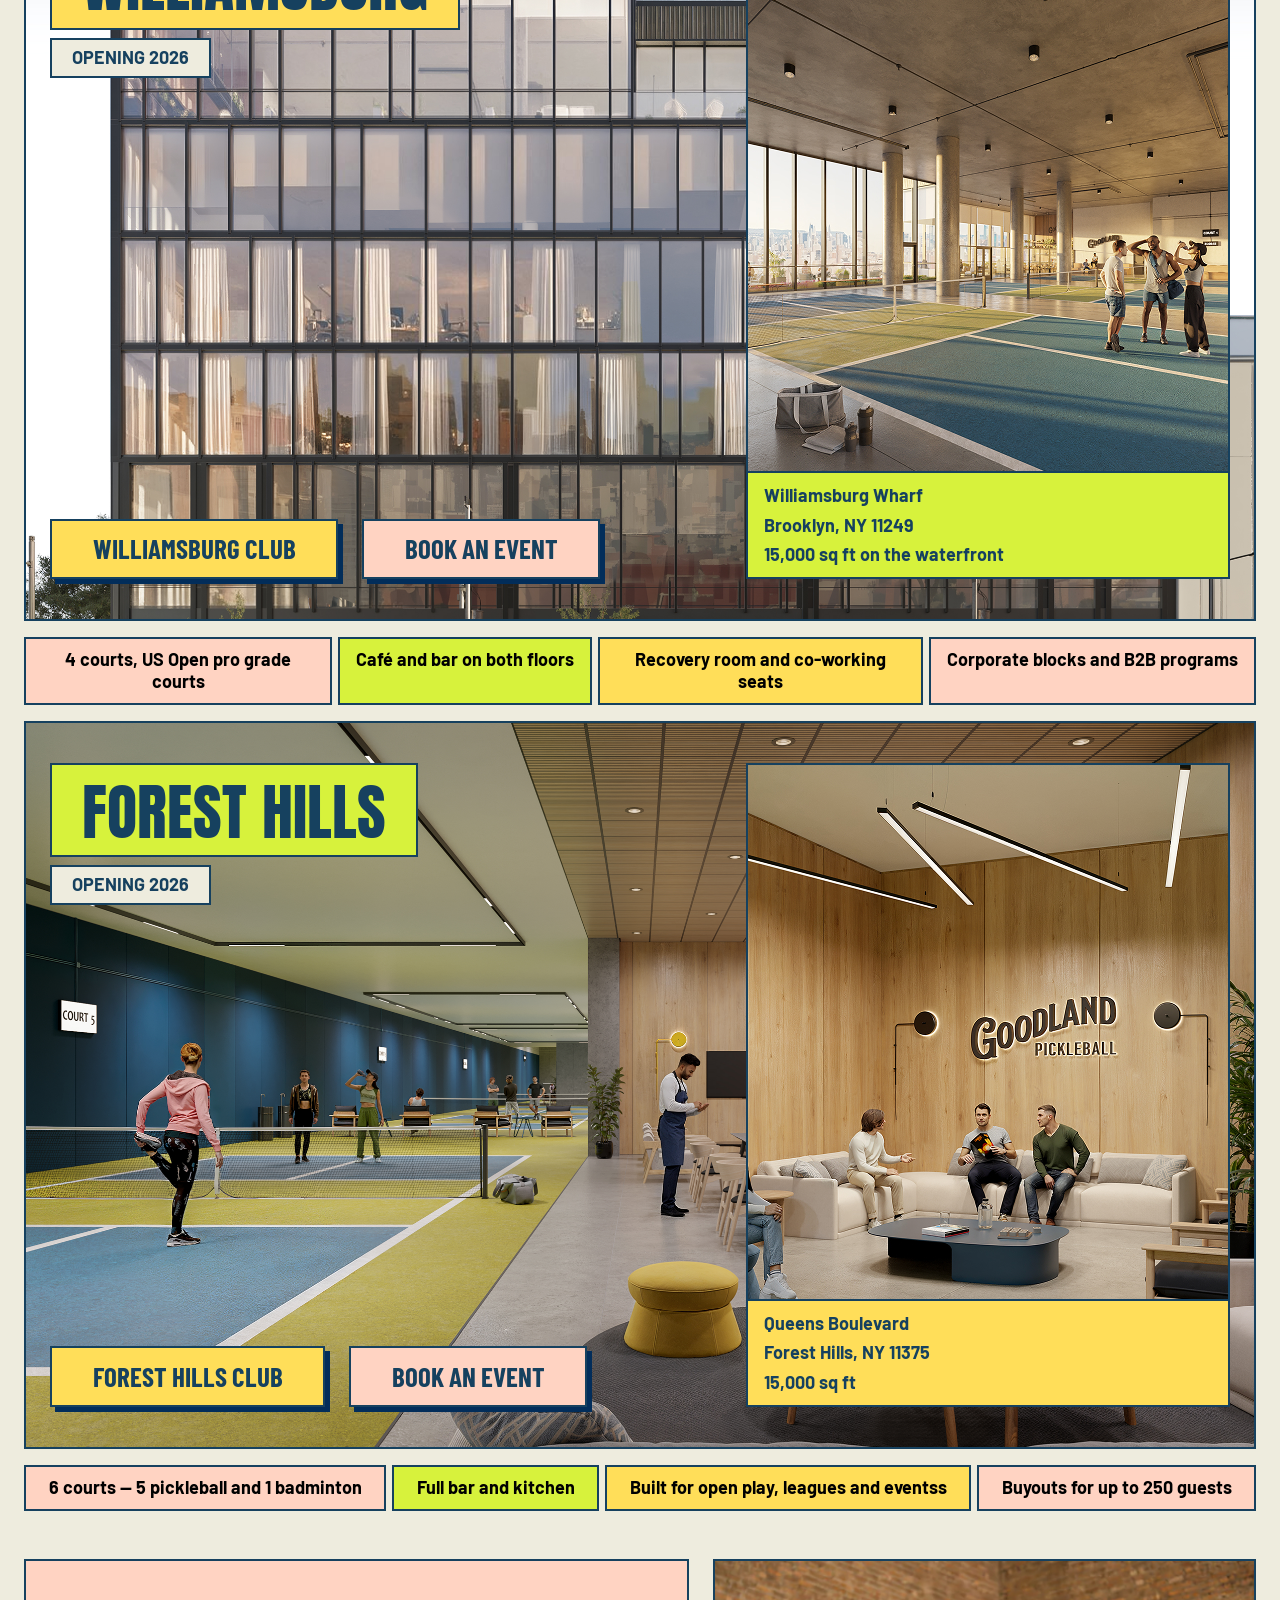
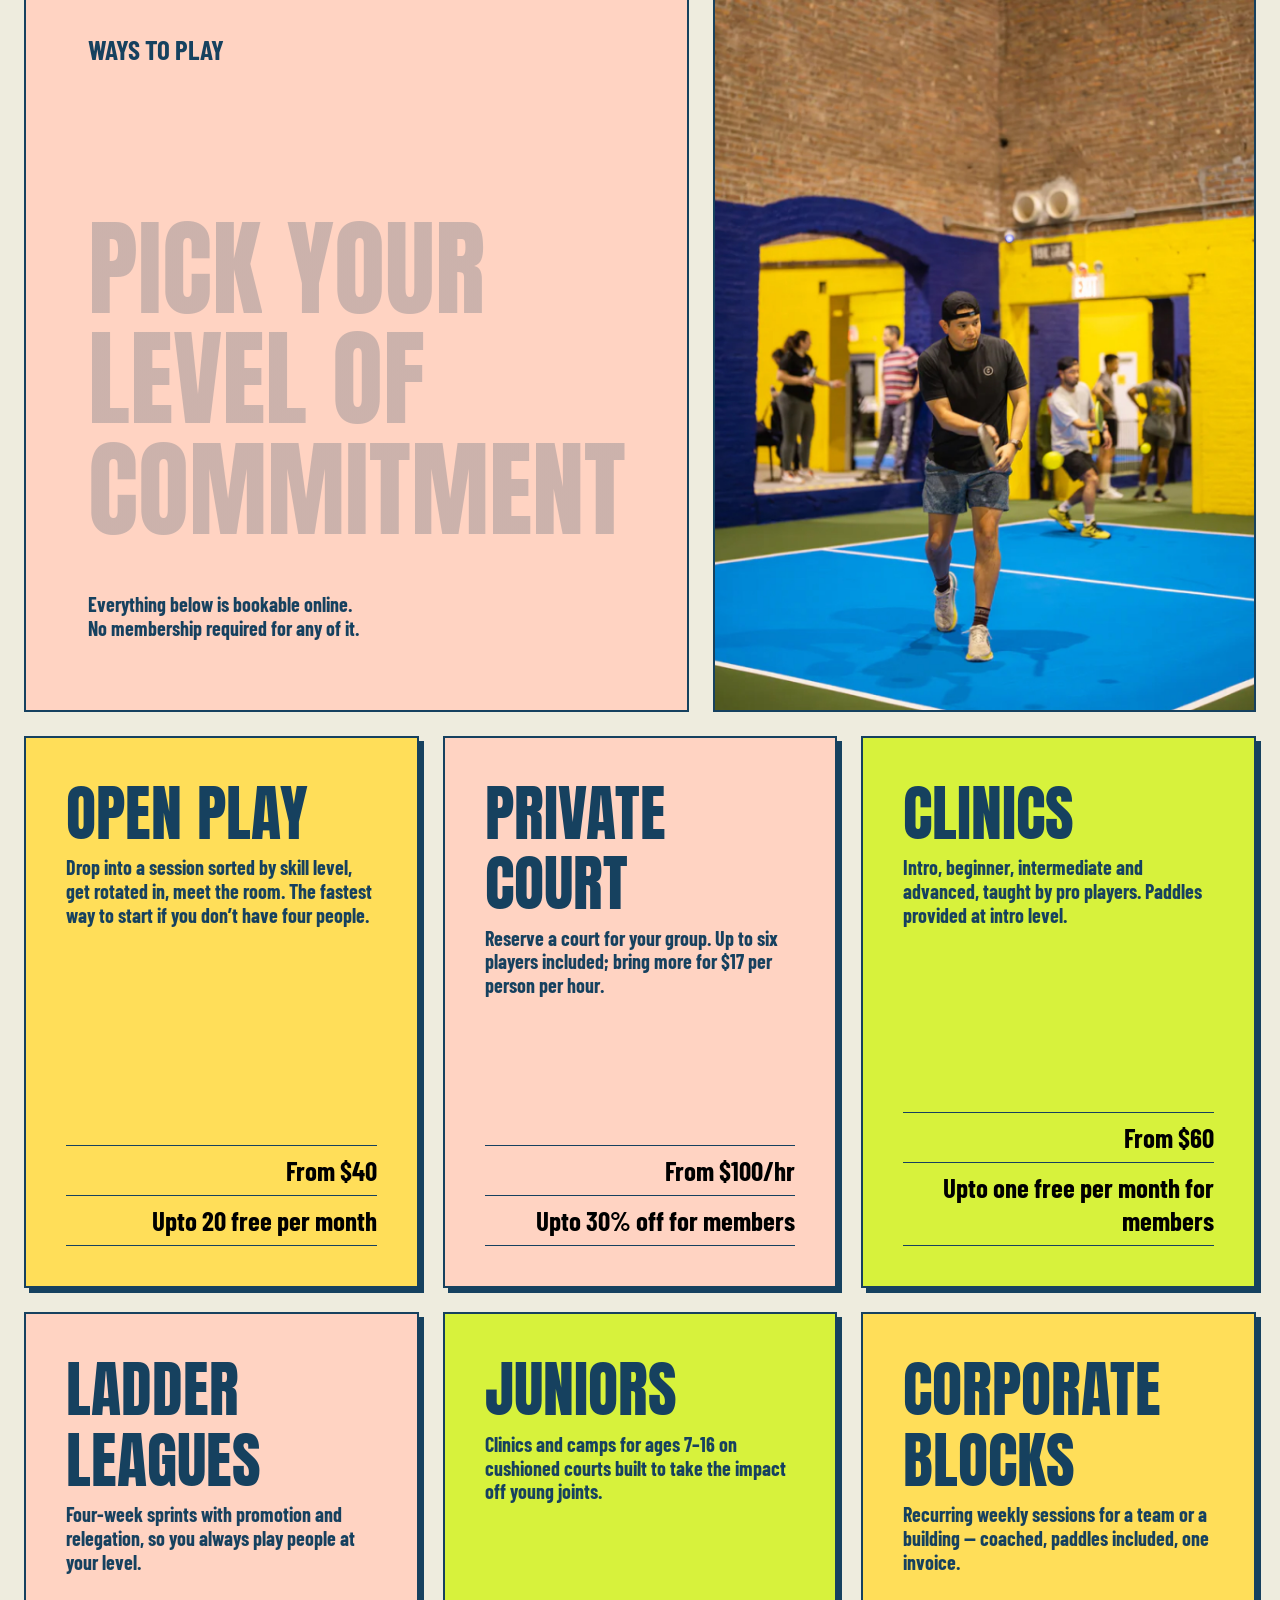
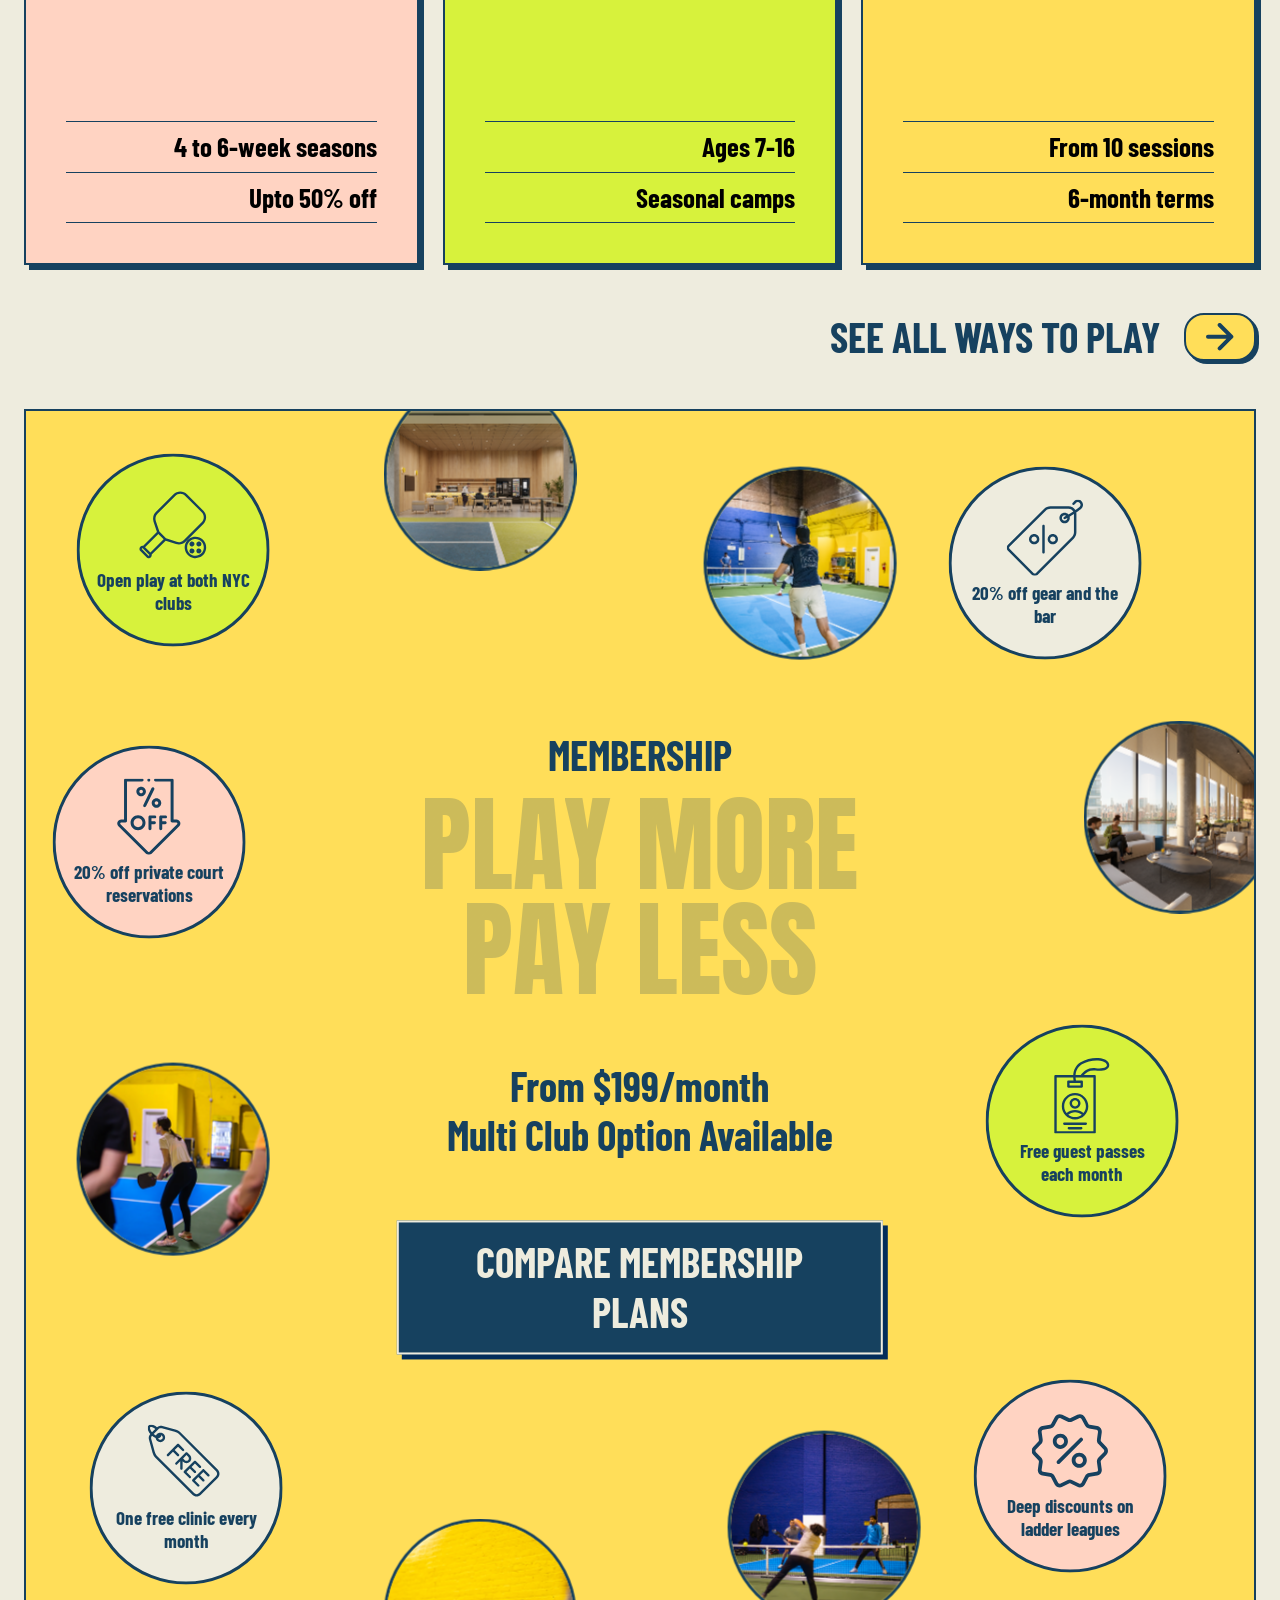
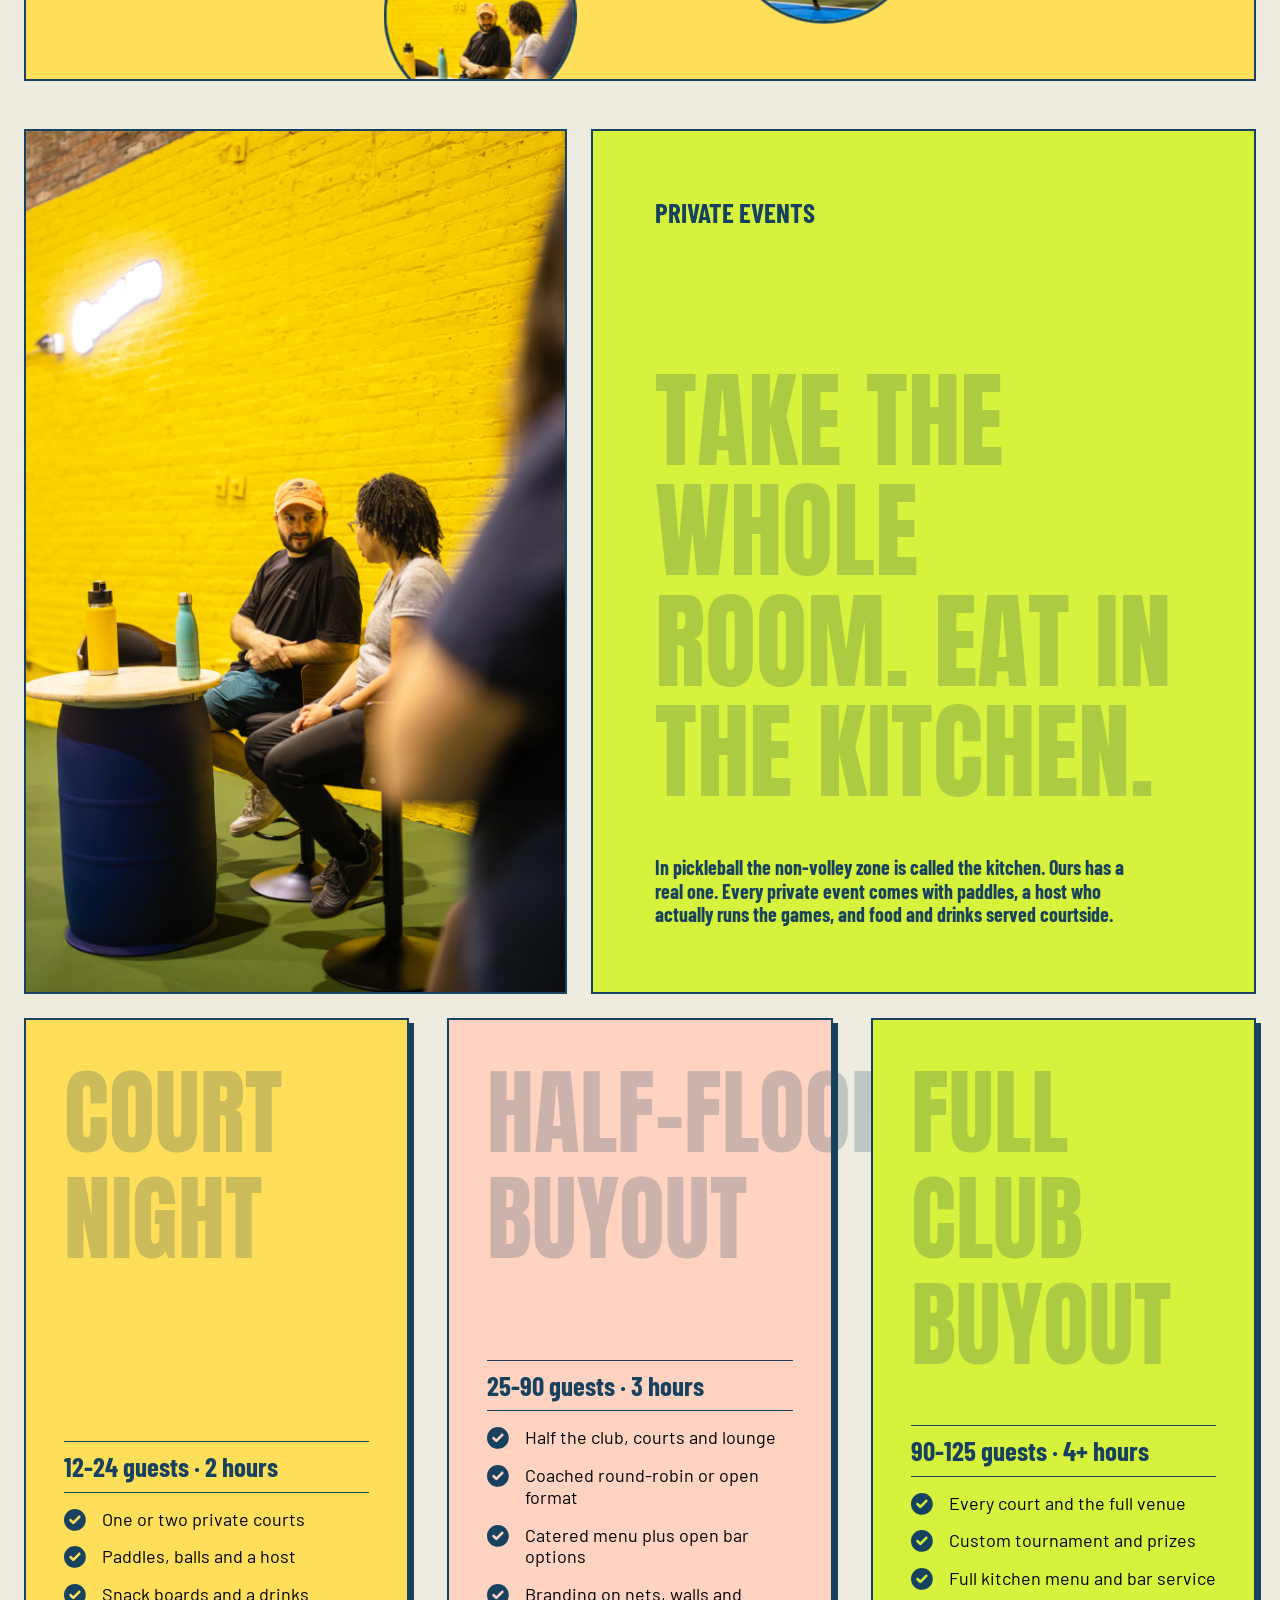
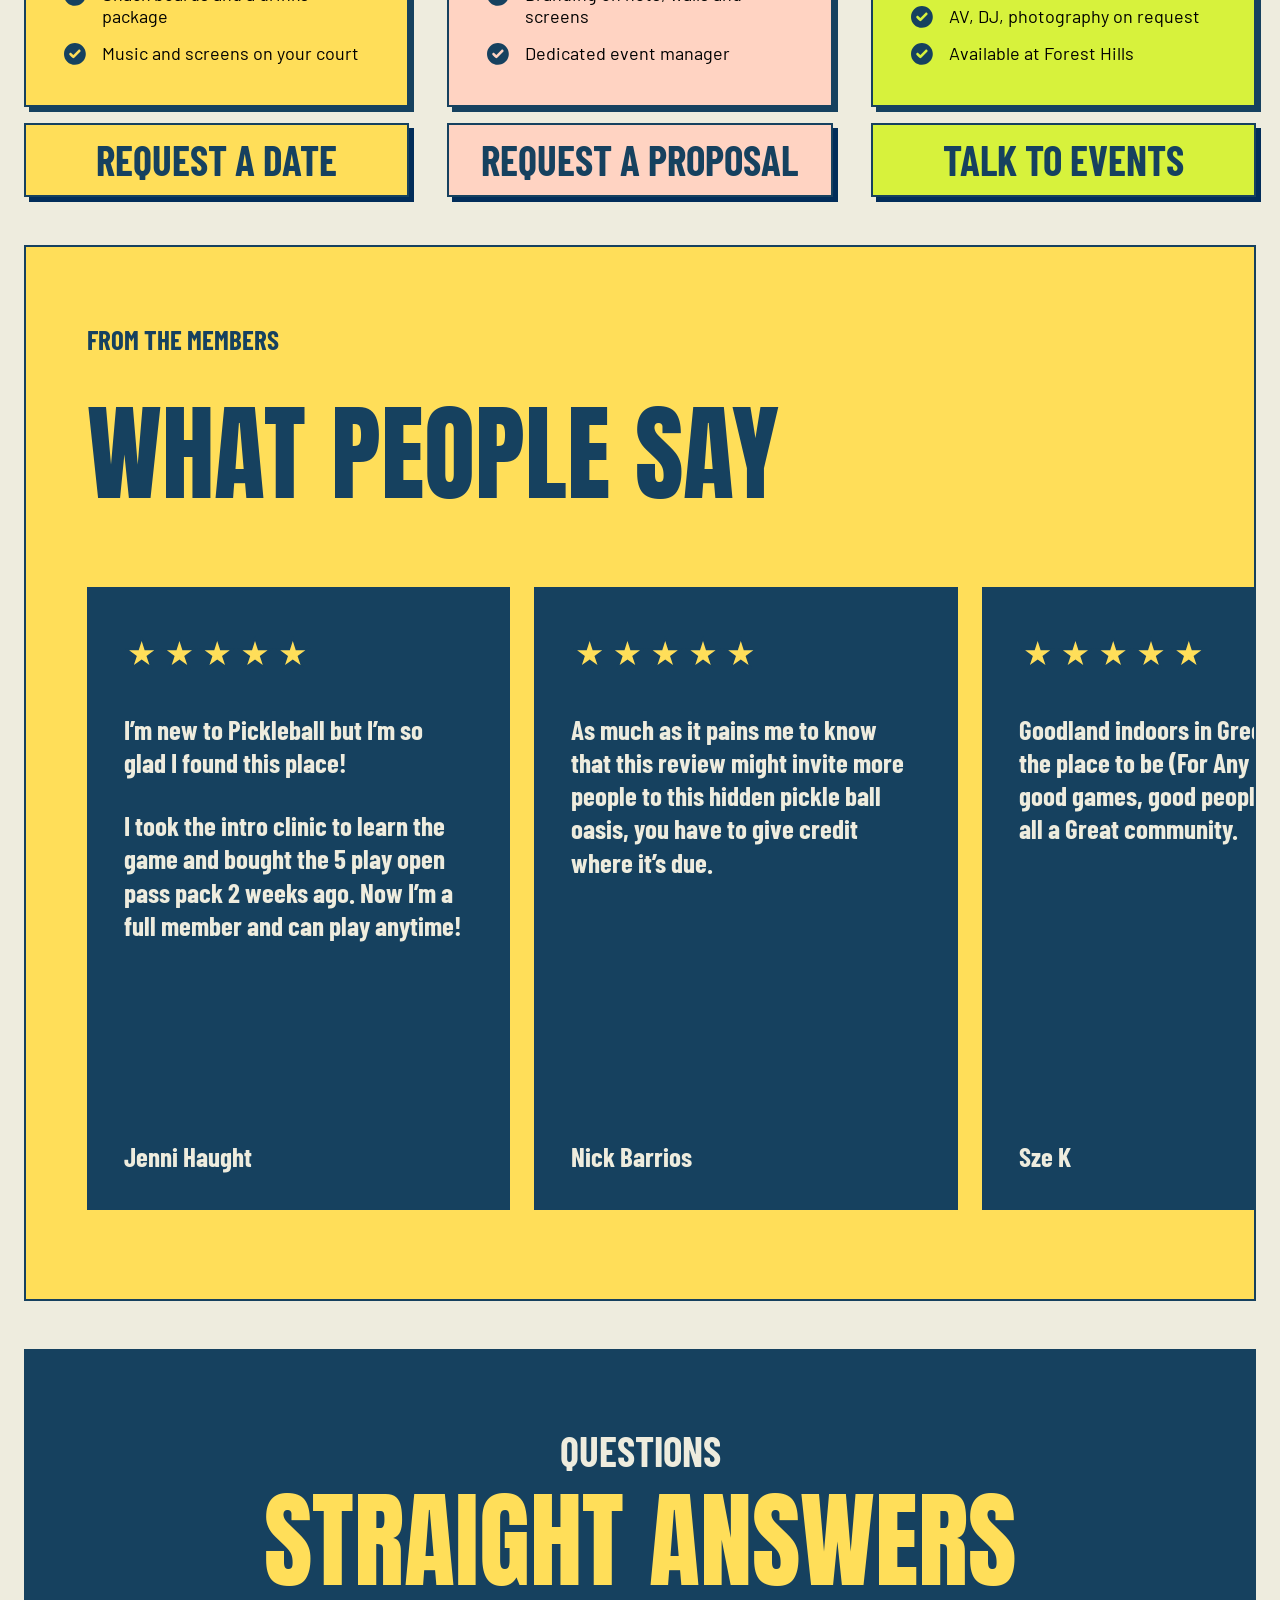
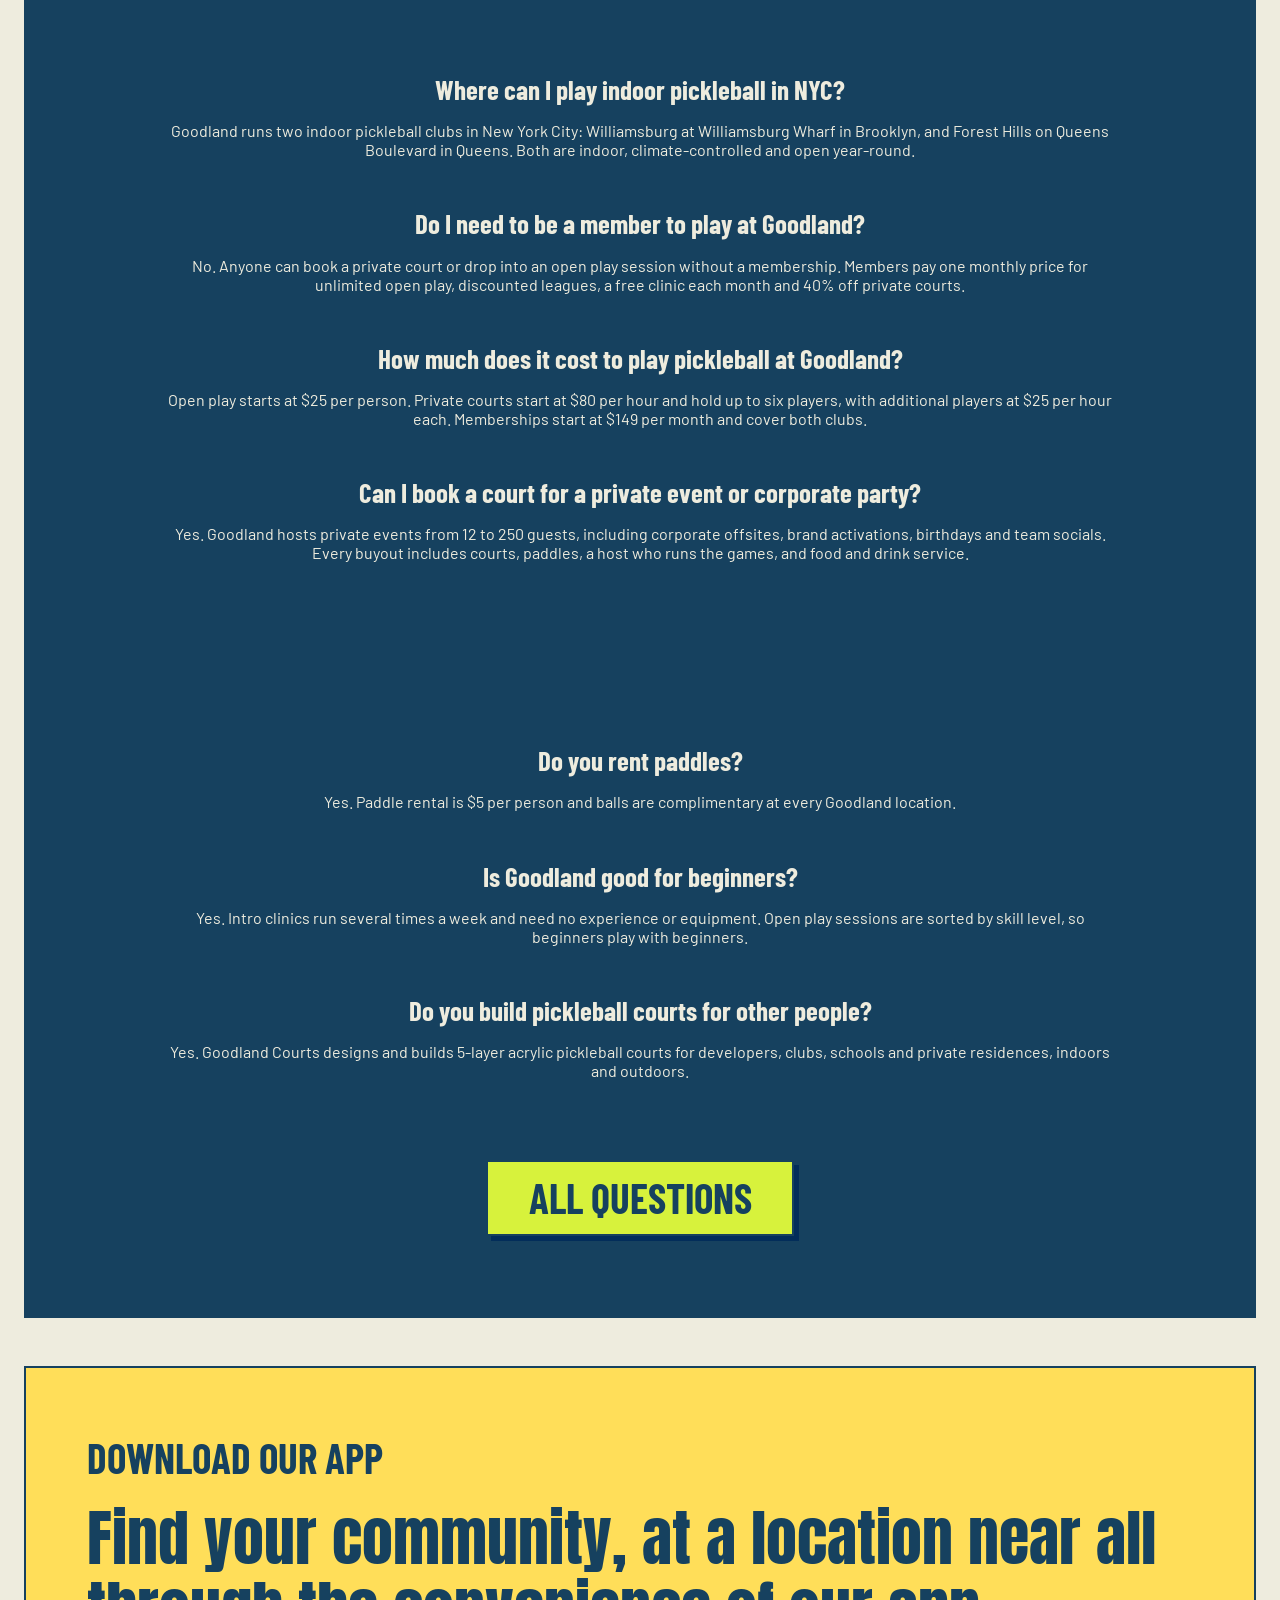
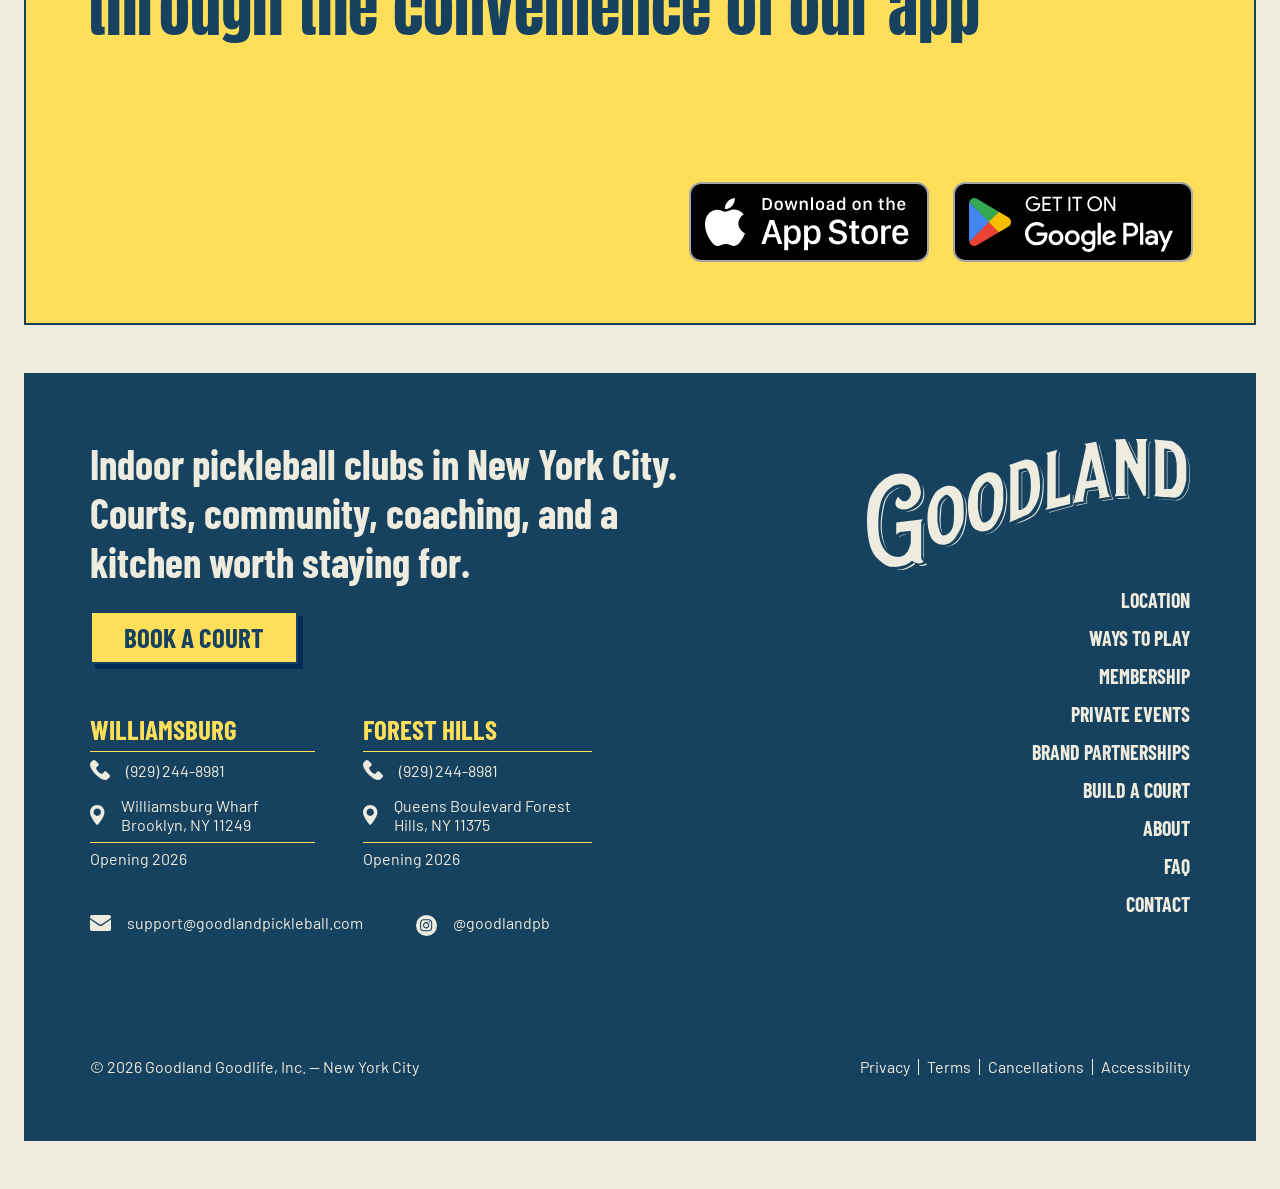
==== commit 66ead006: "hero-text animation added, counter added" ====
--- a/index.html
+++ b/index.html
@@ -79,7 +79,7 @@
 			<div class="hero-wrapper">
 				<div class="hero-content reveal-group">
 					<p class="subtitle h4">NEW YORK CITY · BROOKLYN & QUEENS</p>
-					<h1 class="title h1 text-reveal">Premium Pickleball, Built for New York</h1>
+					<h1 class="title h1 hero-char-reveal">Premium Pickleball, Built for New York</h1>
 					<p class="text p">Two clubs, ten pro-grade courts, open year-round.<br>
 						Drop in, join a league, take a clinic, book a private court — or take the whole room for the night.</p>
 					<div class="hero-btns">
--- a/assets/css/hero-section.css
+++ b/assets/css/hero-section.css
@@ -54,6 +54,52 @@
 
 /* hero-section css end */
 
+/* hero-char-reveal css start */
+/* Matches the reference Shopify build's hero animation exactly: each letter
+   starts translated 90% down (--xo-strength 3 * 30%) and transparent, then
+   springs up into place with a bouncy cubic-bezier (note the >1 value —
+   that's the overshoot) once script.js adds .is-visible, staggered per
+   character via --hd. Word-grouped in a nowrap wrapper so line-wrapping
+   still only breaks between words, not mid-word. */
+.hero-char-reveal .word-group {
+    display: inline-block;
+    white-space: nowrap;
+}
+
+.hero-char-reveal .hchar {
+    display: inline-block;
+    opacity: 0;
+    transform: translate3d(0, 90%, 0);
+}
+
+.hero-char-reveal.is-visible .hchar {
+    animation: heroCharFadeUp 333ms cubic-bezier(.27, .79, .45, 1.24) both;
+    animation-delay: var(--hd, 0ms);
+}
+
+@keyframes heroCharFadeUp {
+    0% {
+        opacity: 0;
+        transform: translate3d(0, 90%, 0);
+    }
+
+    100% {
+        opacity: 1;
+        transform: none;
+    }
+}
+
+@media (prefers-reduced-motion: reduce) {
+
+    .hero-char-reveal .hchar {
+        opacity: 1;
+        transform: none;
+        animation: none;
+    }
+}
+
+/* hero-char-reveal css end */
+
 @media only screen and (max-width: 1328px) {
 
     /* hero-section css start */
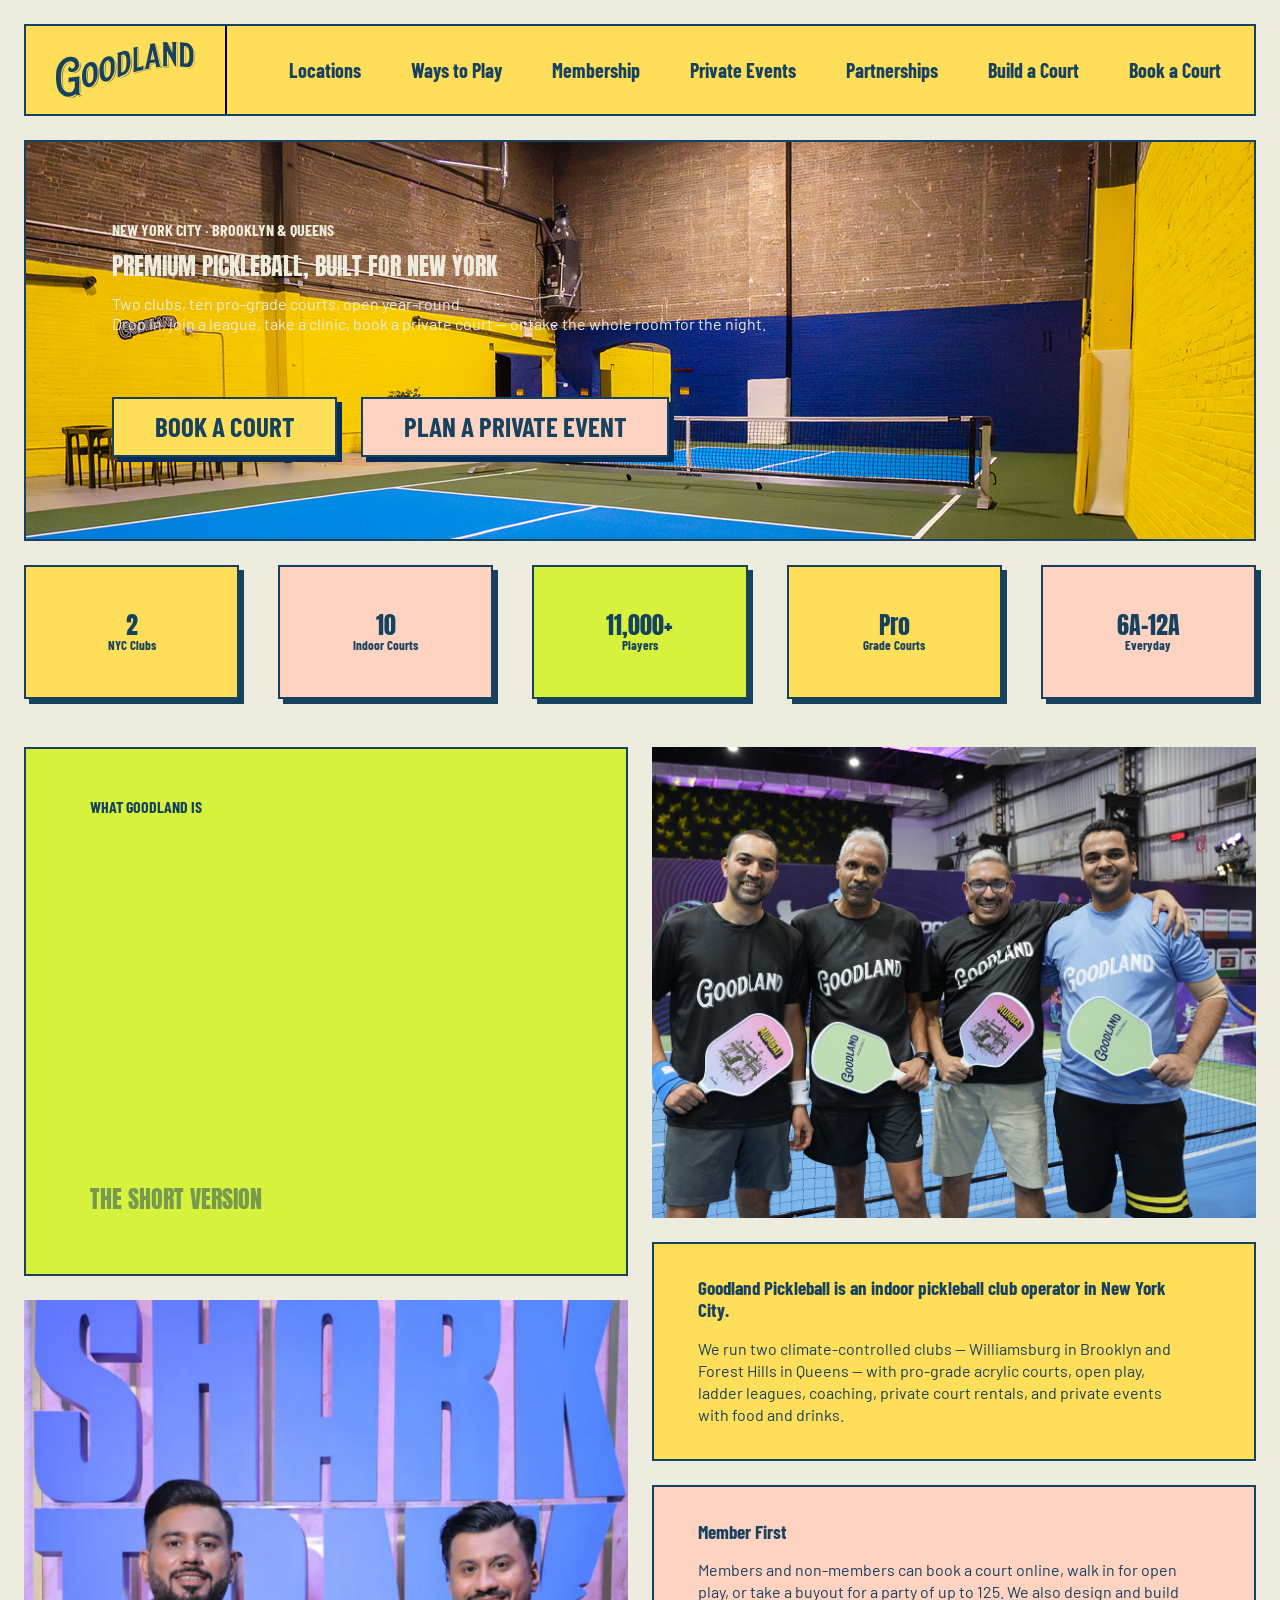
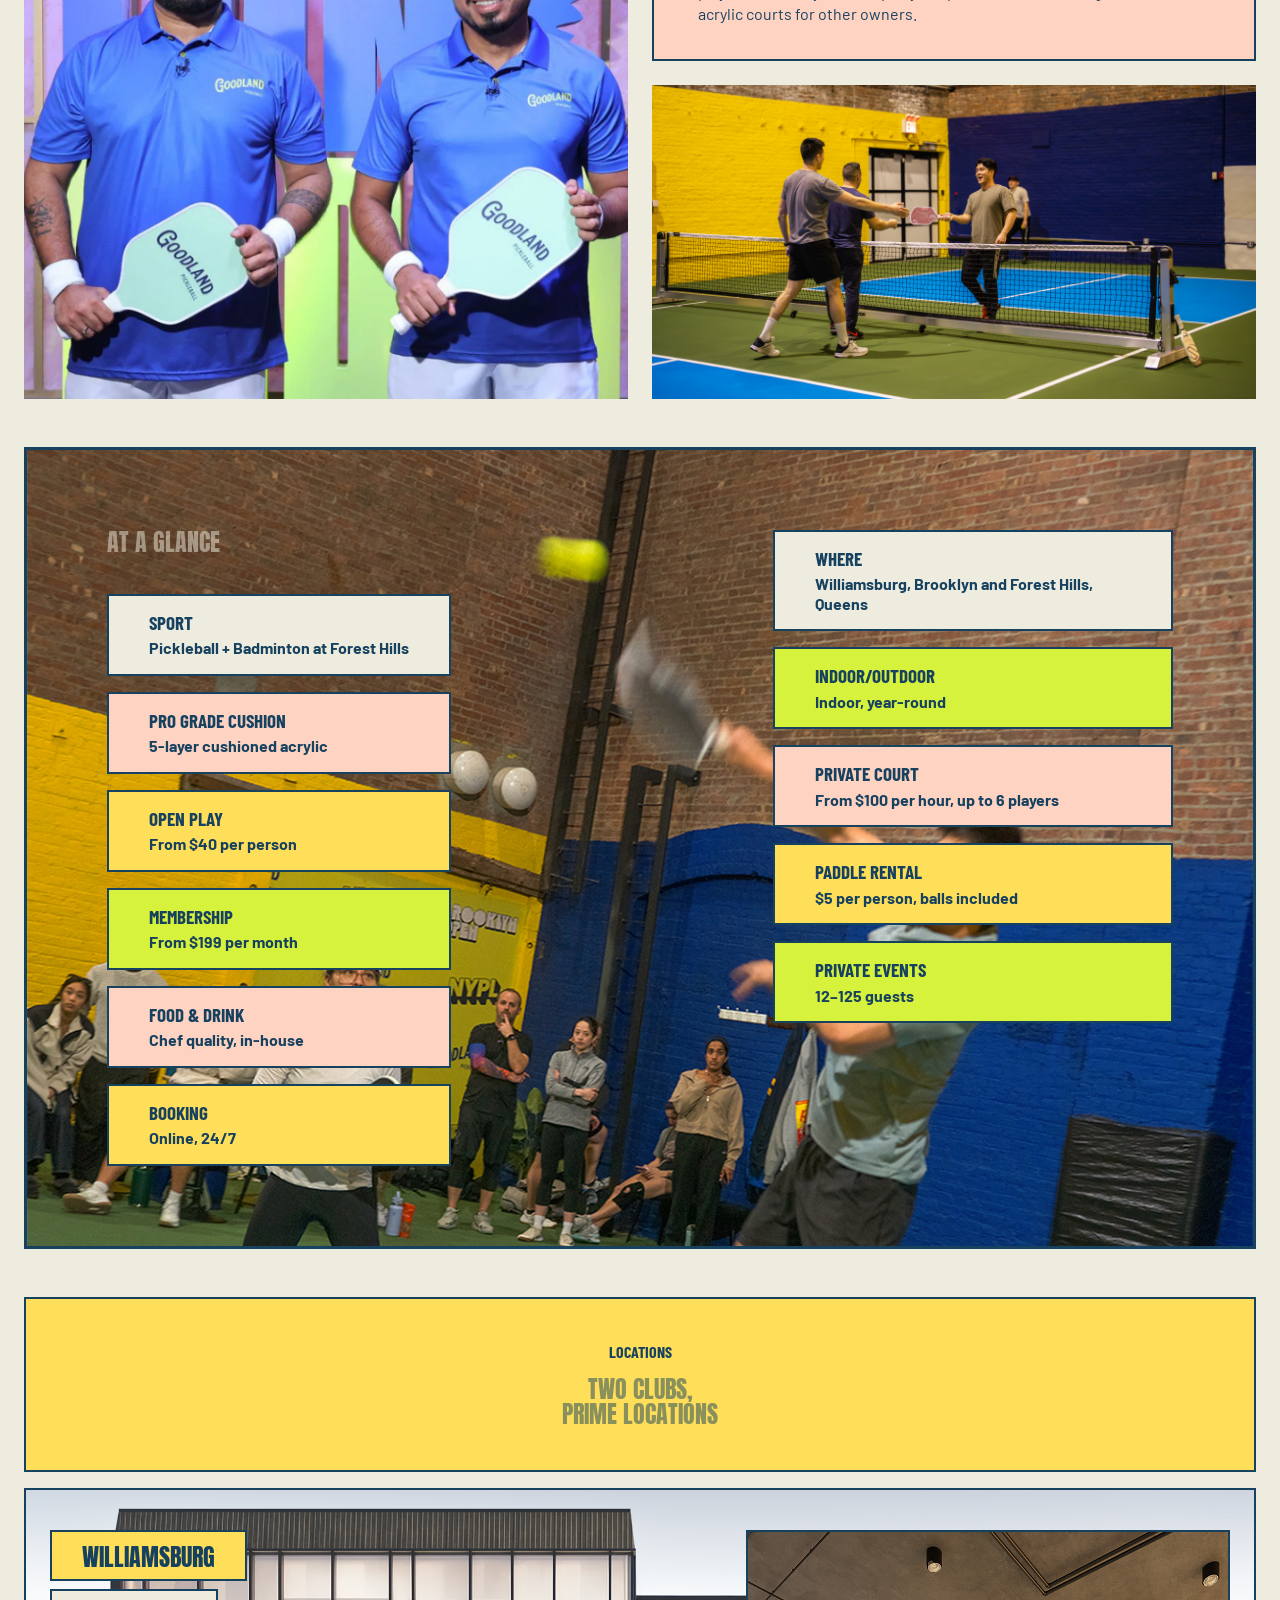
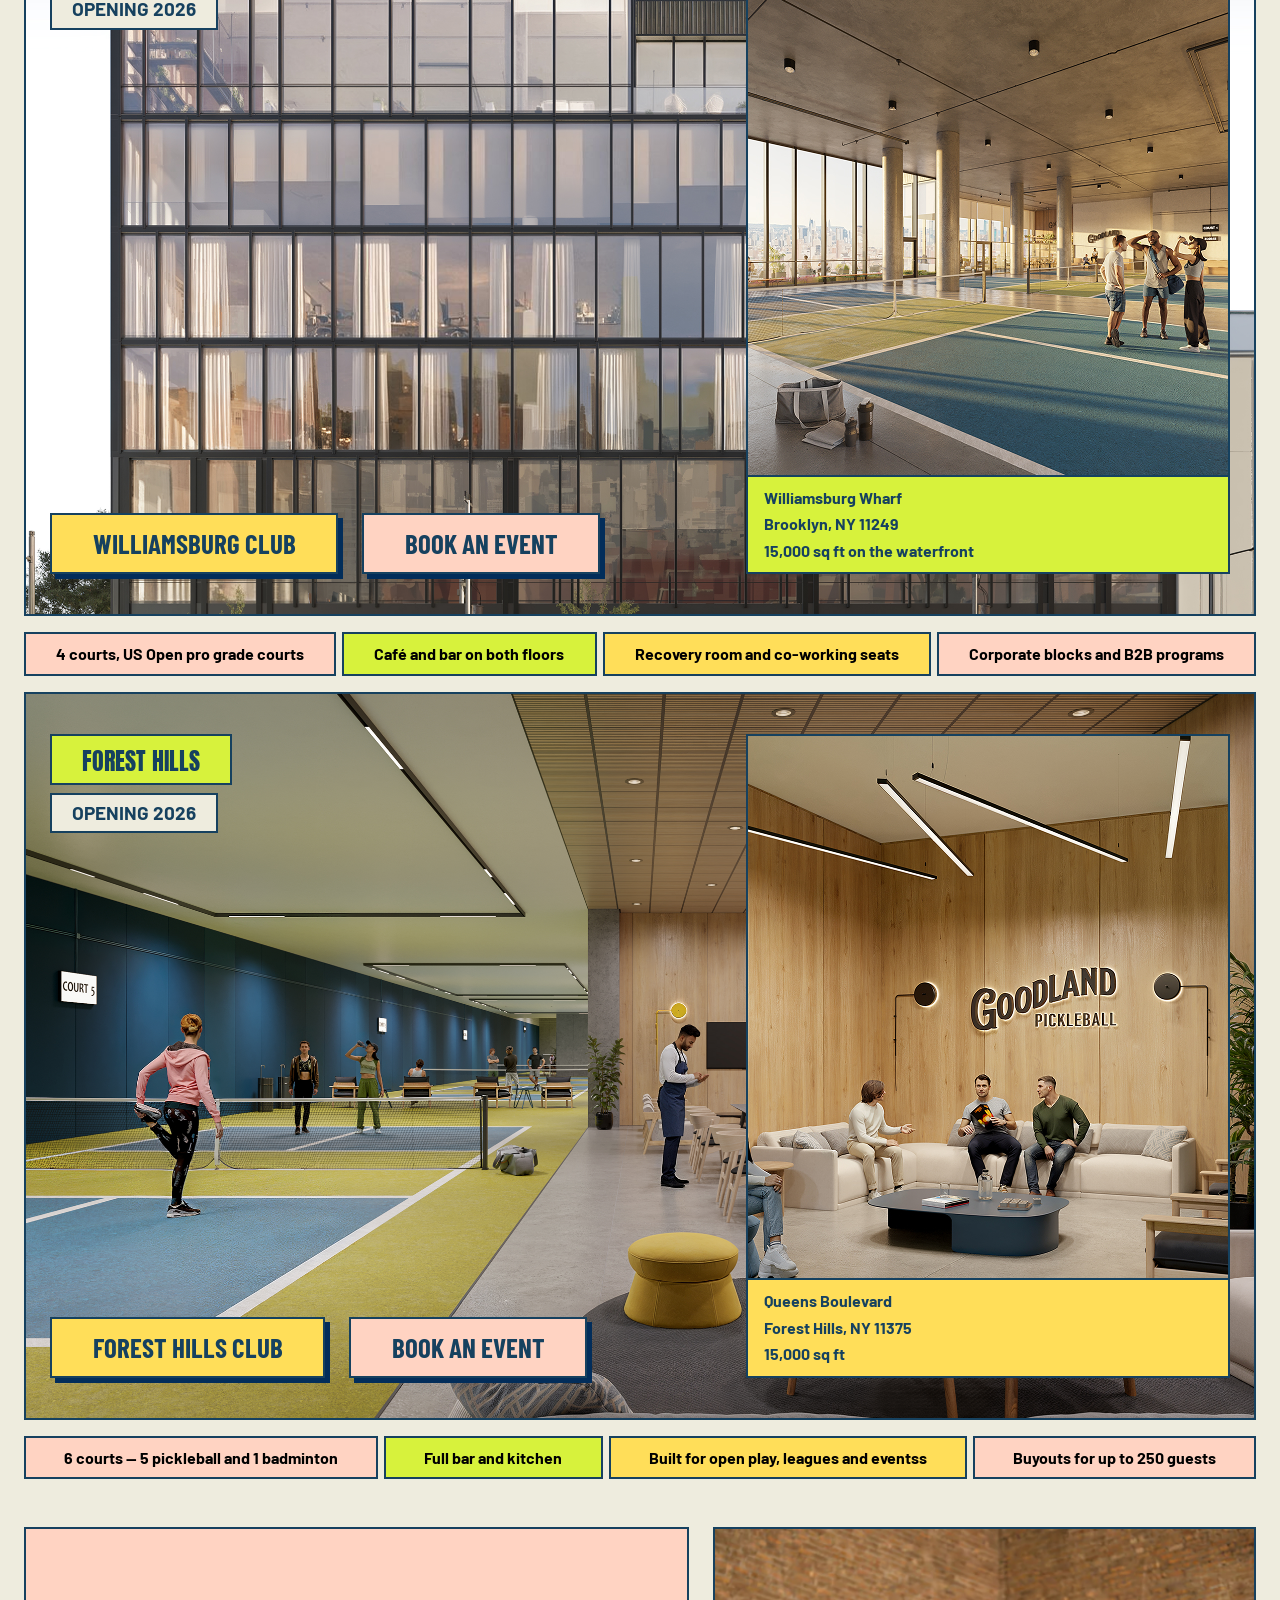
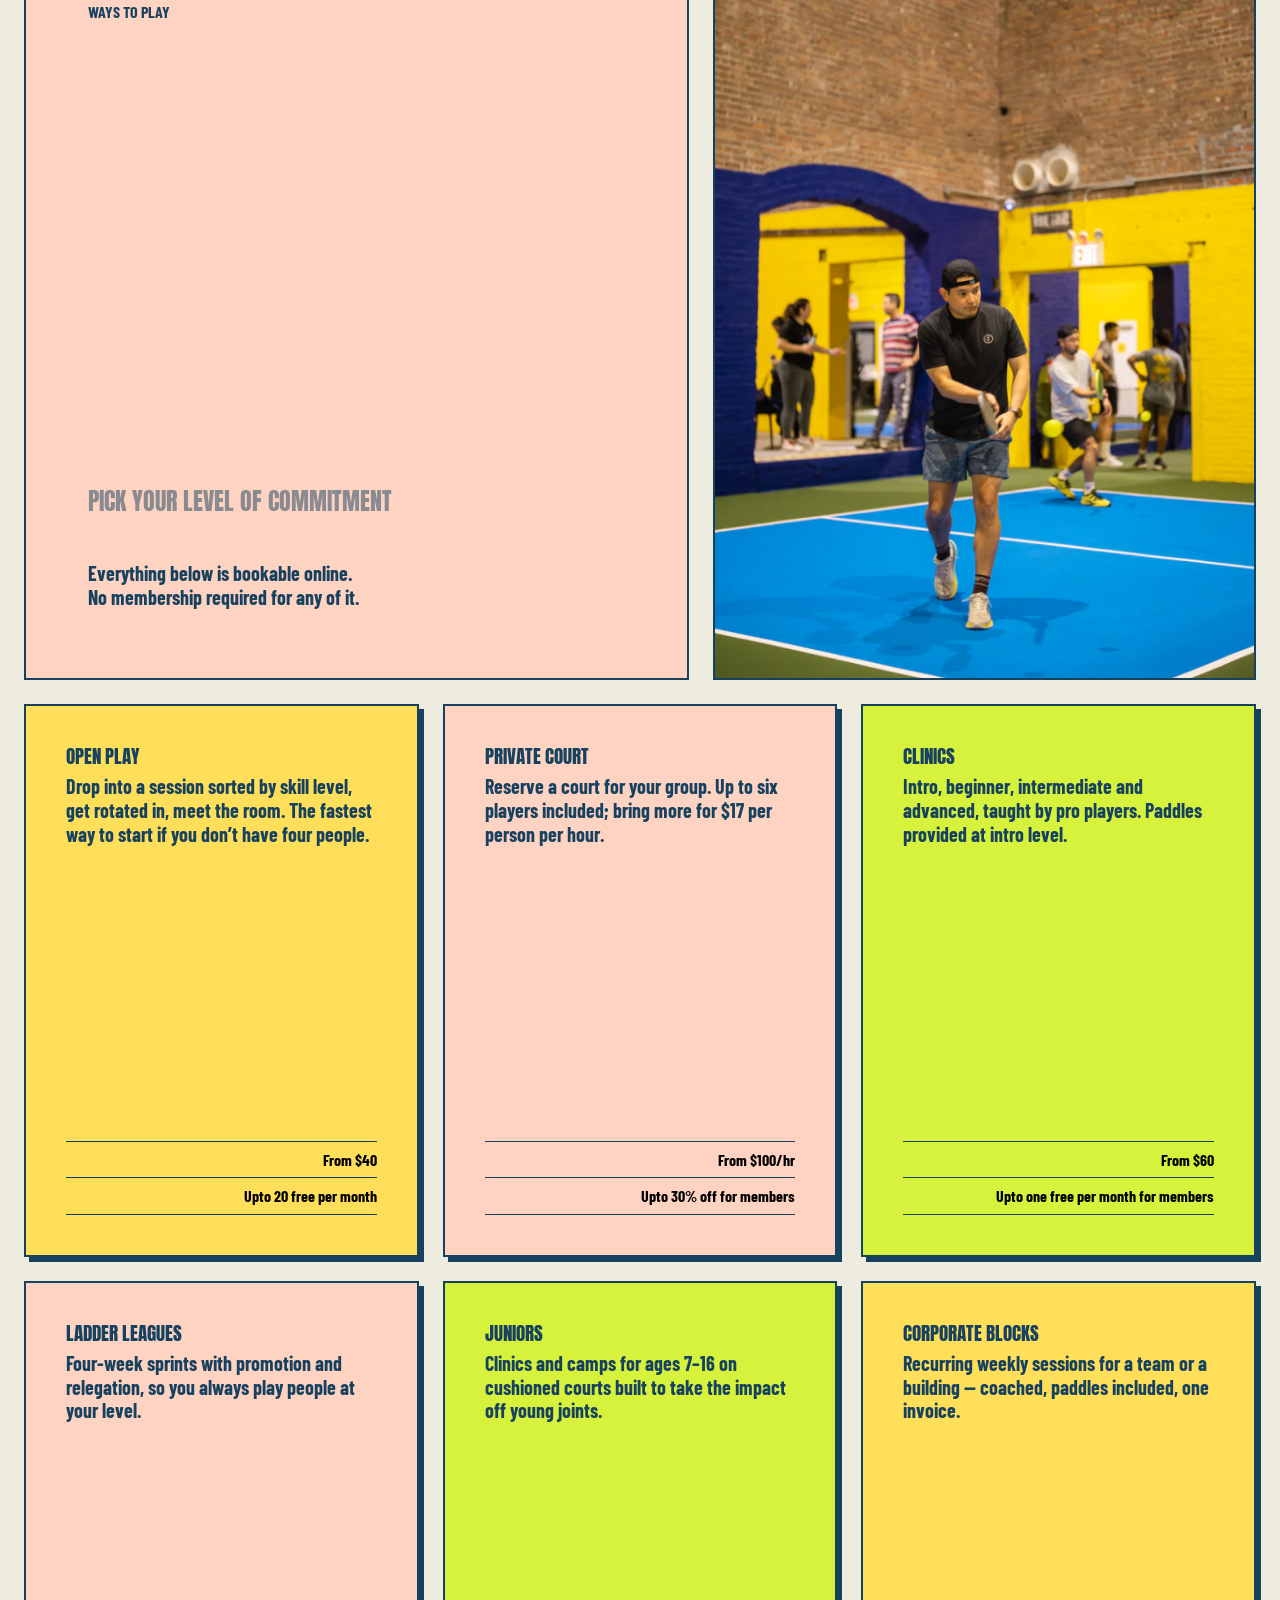
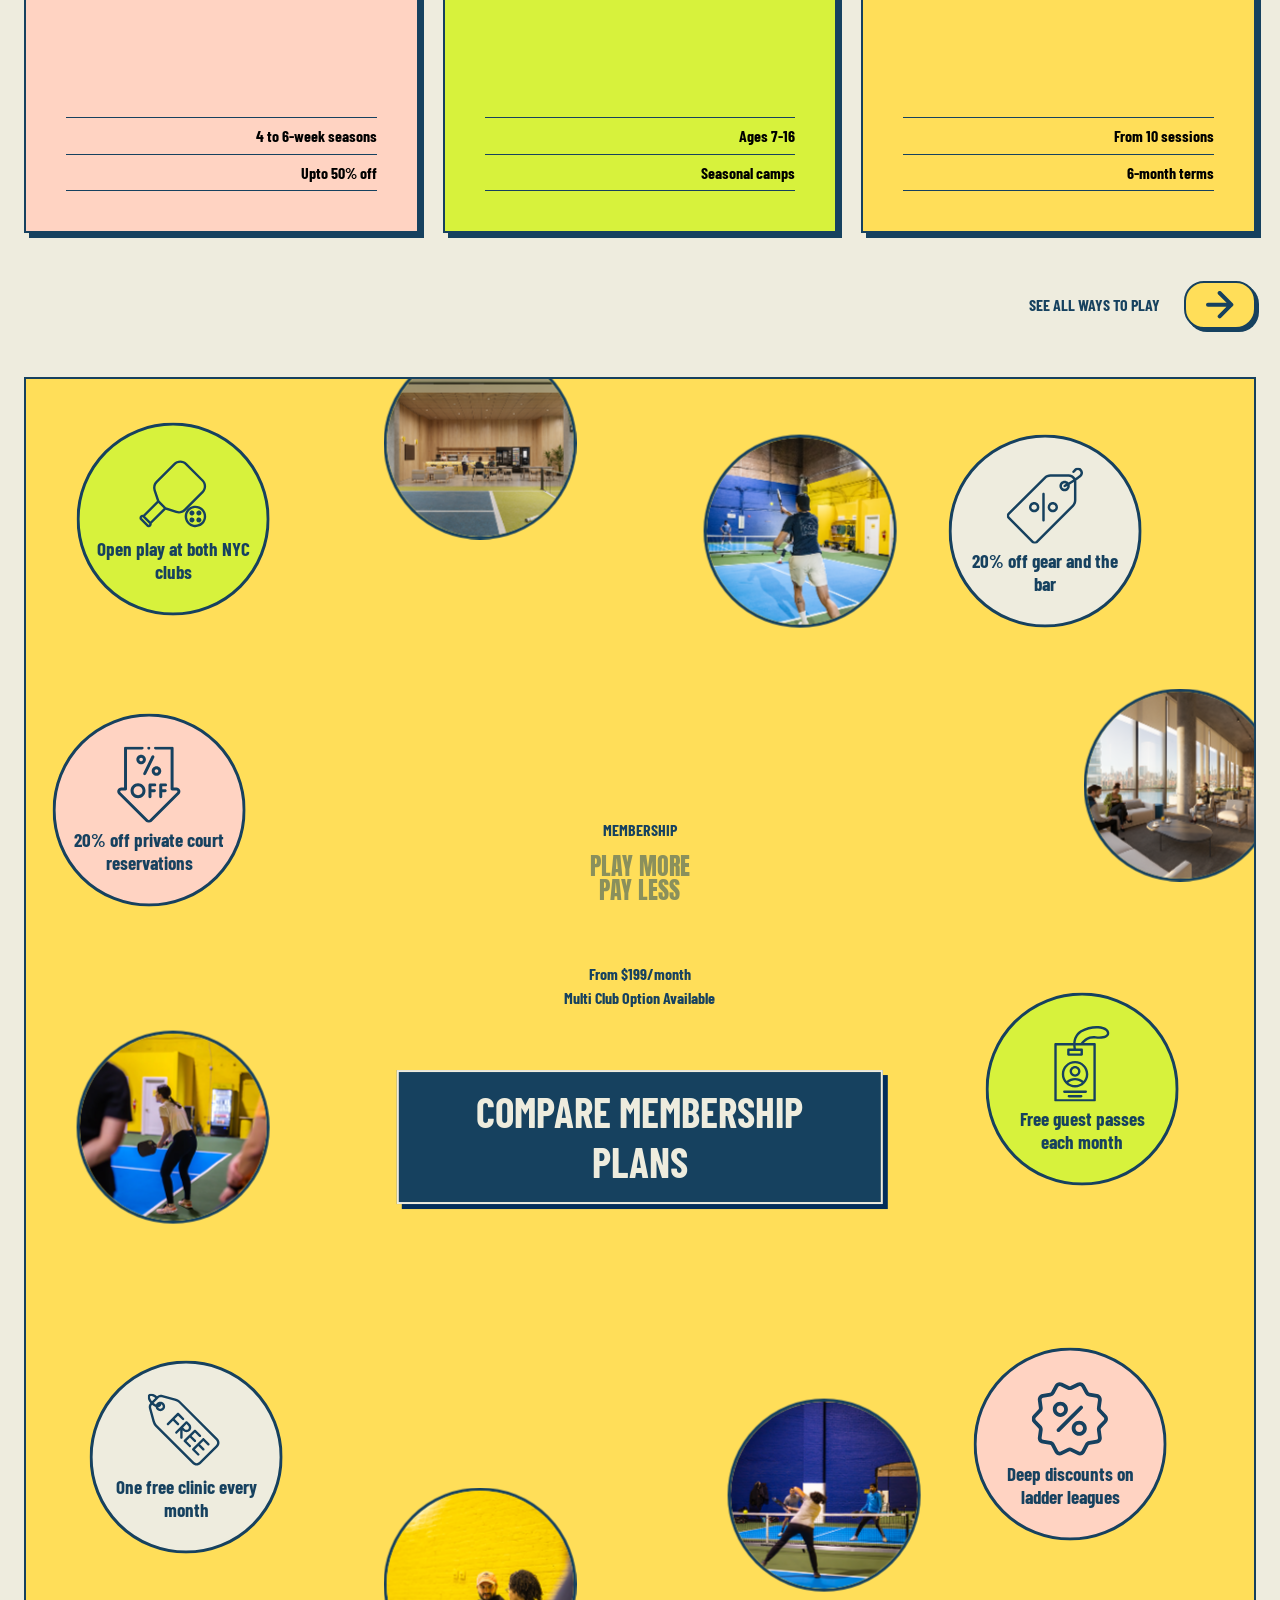
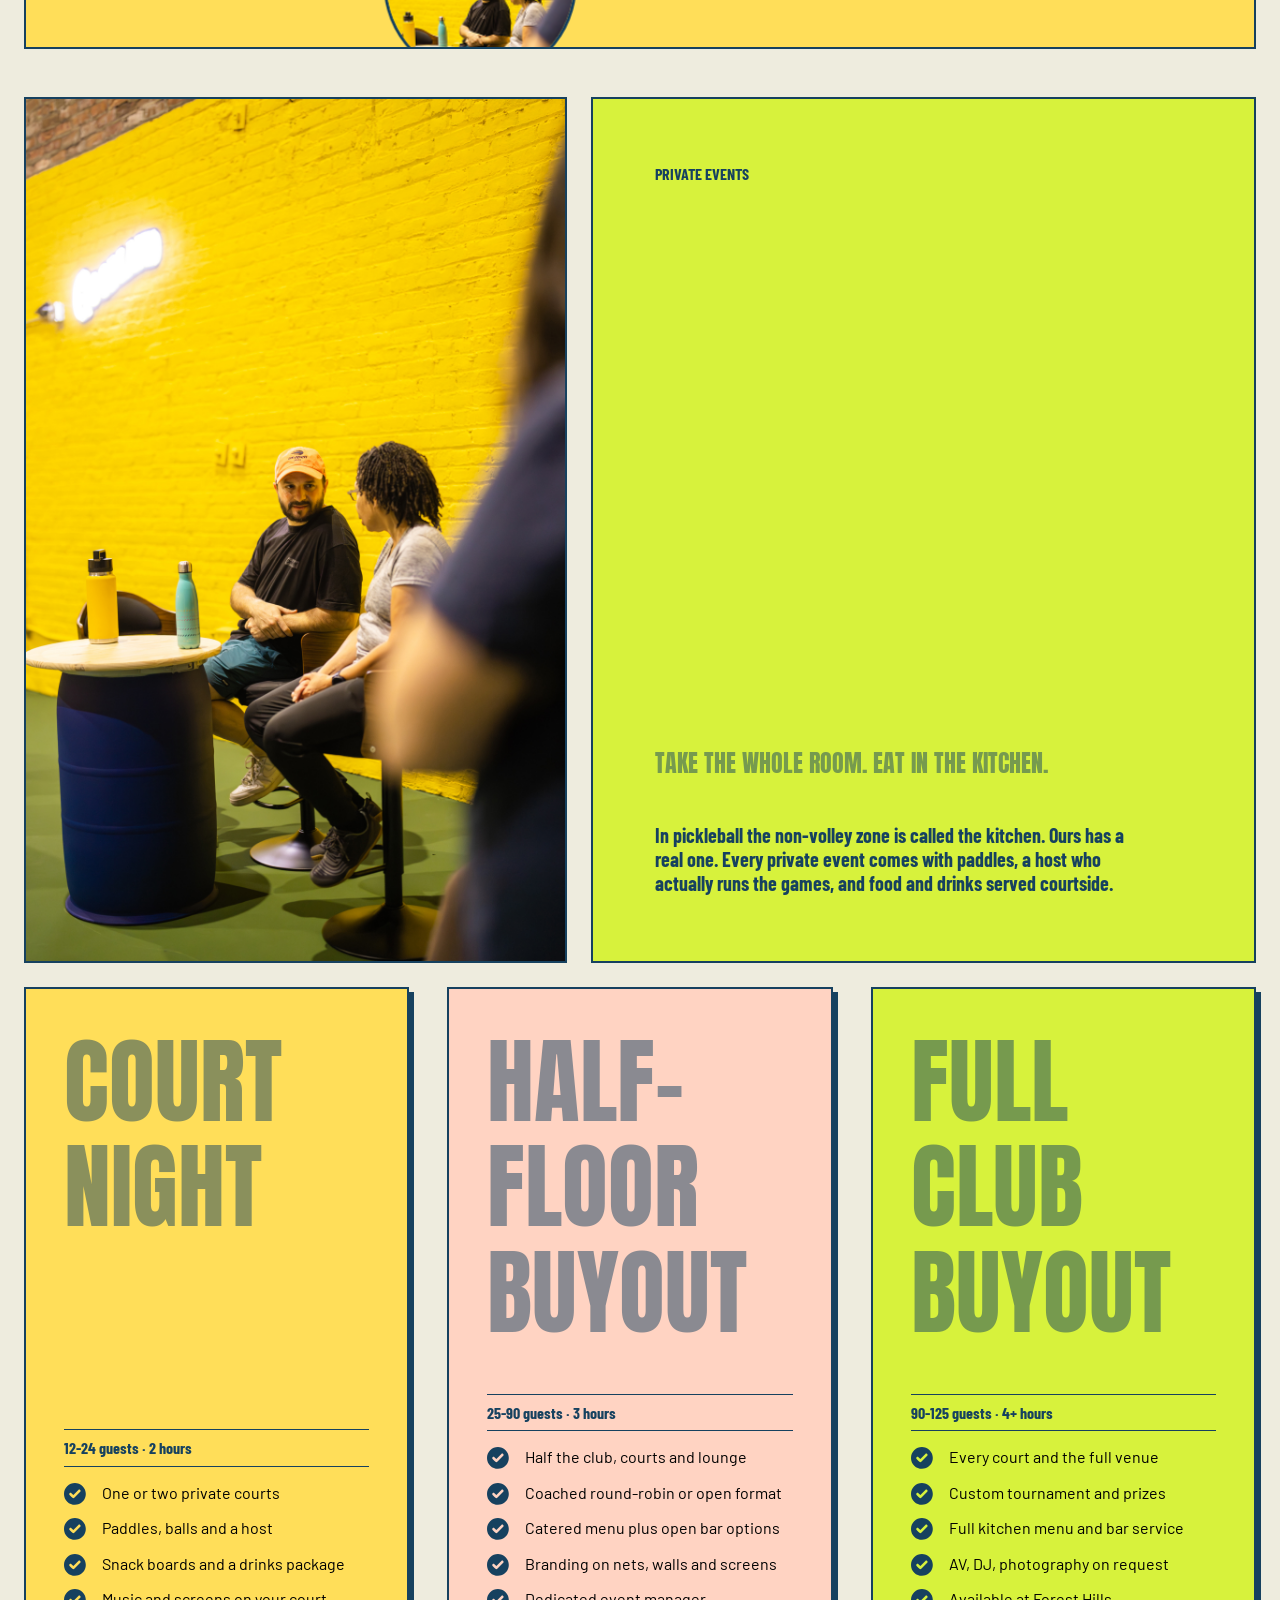
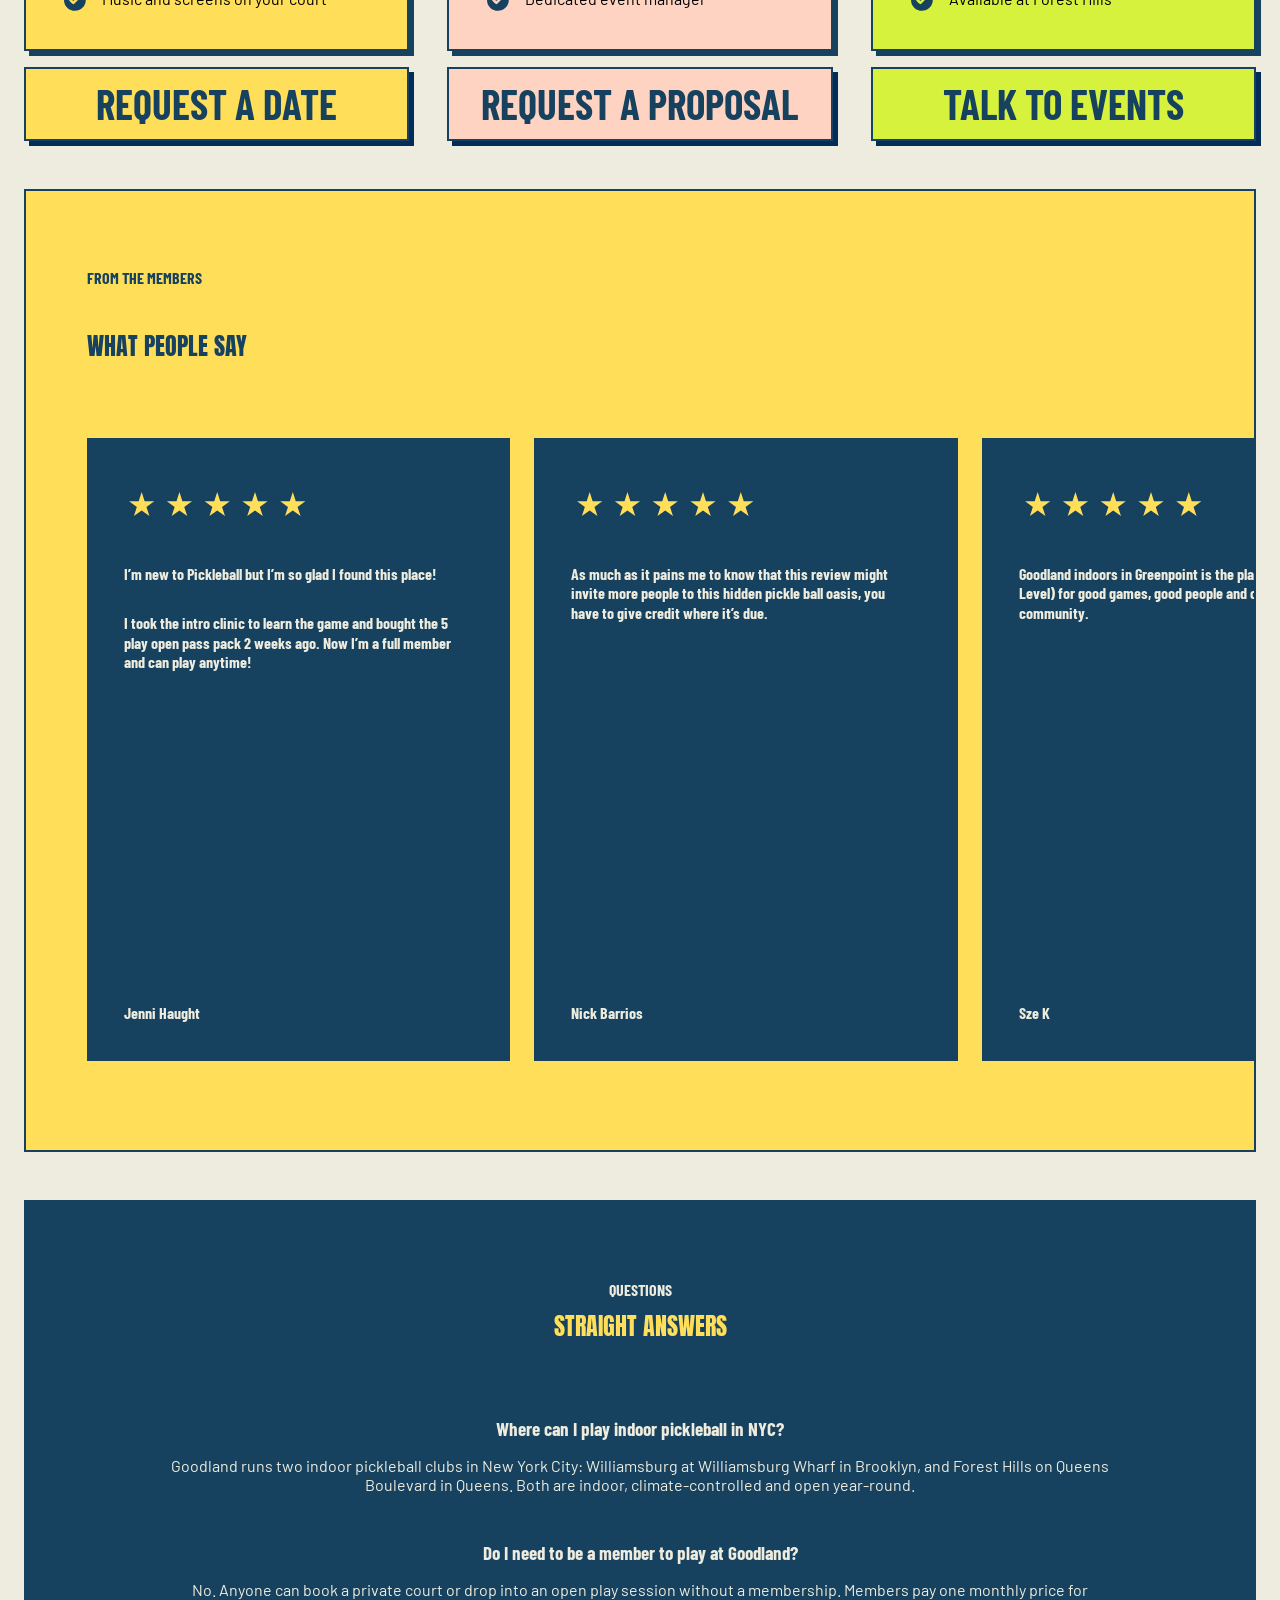
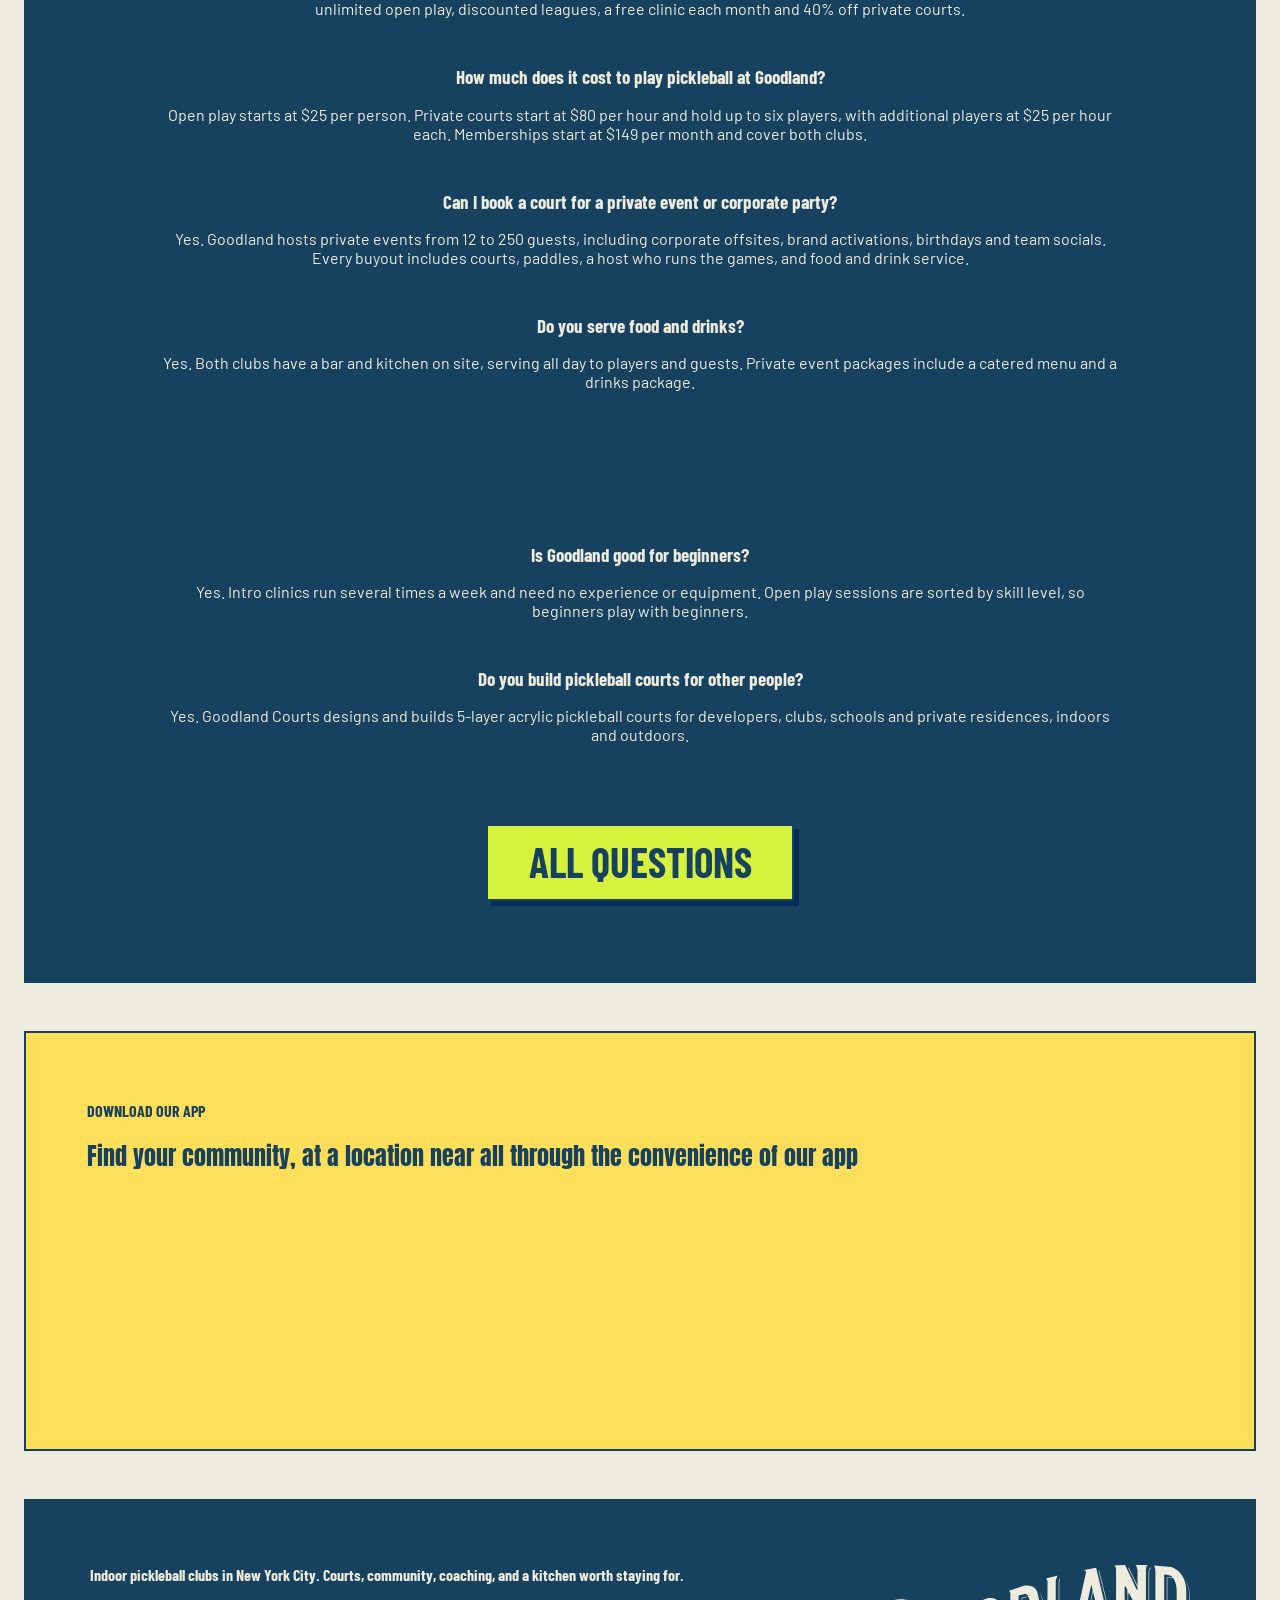
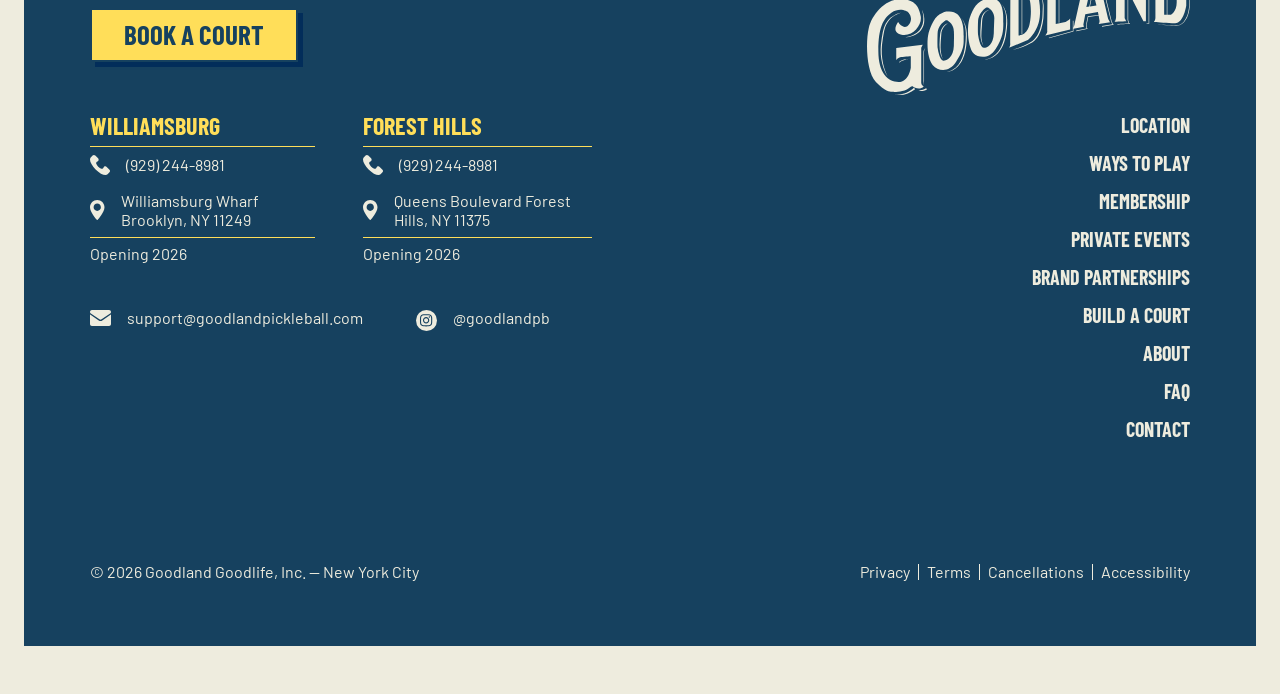
==== commit c731f5e9: "full site text animation added" ====
--- a/index.html
+++ b/index.html
@@ -79,7 +79,7 @@
 			<div class="hero-wrapper">
 				<div class="hero-content reveal-group">
 					<p class="subtitle h4">NEW YORK CITY · BROOKLYN & QUEENS</p>
-					<h1 class="title h1 hero-char-reveal">Premium Pickleball, Built for New York</h1>
+					<h1 class="title h1 char-reveal">Premium Pickleball, Built for New York</h1>
 					<p class="text p">Two clubs, ten pro-grade courts, open year-round.<br>
 						Drop in, join a league, take a clinic, book a private court — or take the whole room for the night.</p>
 					<div class="hero-btns">
--- a/assets/css/service-section.css
+++ b/assets/css/service-section.css
@@ -25,7 +25,7 @@
     font-weight: 400;
 }
 
-.service-title.text-reveal .char {
+.service-title.text-reveal {
     --tr-color: var(--off-white);
 }
 
--- a/assets/css/hero-section.css
+++ b/assets/css/hero-section.css
@@ -54,50 +54,6 @@
 
 /* hero-section css end */
 
-/* hero-char-reveal css start */
-/* Matches the reference Shopify build's hero animation exactly: each letter
-   starts translated 90% down (--xo-strength 3 * 30%) and transparent, then
-   springs up into place with a bouncy cubic-bezier (note the >1 value —
-   that's the overshoot) once script.js adds .is-visible, staggered per
-   character via --hd. Word-grouped in a nowrap wrapper so line-wrapping
-   still only breaks between words, not mid-word. */
-.hero-char-reveal .word-group {
-    display: inline-block;
-    white-space: nowrap;
-}
-
-.hero-char-reveal .hchar {
-    display: inline-block;
-    opacity: 0;
-    transform: translate3d(0, 90%, 0);
-}
-
-.hero-char-reveal.is-visible .hchar {
-    animation: heroCharFadeUp 333ms cubic-bezier(.27, .79, .45, 1.24) both;
-    animation-delay: var(--hd, 0ms);
-}
-
-@keyframes heroCharFadeUp {
-    0% {
-        opacity: 0;
-        transform: translate3d(0, 90%, 0);
-    }
-
-    100% {
-        opacity: 1;
-        transform: none;
-    }
-}
-
-@media (prefers-reduced-motion: reduce) {
-
-    .hero-char-reveal .hchar {
-        opacity: 1;
-        transform: none;
-        animation: none;
-    }
-}
-
 /* hero-char-reveal css end */
 
 @media only screen and (max-width: 1328px) {
--- a/assets/css/main.css
+++ b/assets/css/main.css
@@ -168,31 +168,31 @@
     color: var(--heading-text-color);
 }
 
-.h1 {
+._h1 {
     font-size: clamp(64px, 10.7991vw + 20.5875px, 164px);
 }
 
-.h2 {
+._h2 {
     font-size: clamp(56px, 5.6156vw + 33.4255px, 108px);
 }
 
-.h3 {
+._h3 {
     font-size: clamp(32px, 3.4557vw + 18.108px, 64px);
 }
 
-.h4 {
+._h4 {
     font-size: clamp(20px, 2.3758vw + 10.4492px, 42px);
 }
 
-.h5 {
+._h5 {
     font-size: clamp(14px, 1.5119vw + 7.9222px, 28px);
 }
 
-.h6 {
+._h6 {
     font-size: clamp(14px, 0.432vw + 12.2635px, 18px);
 }
 
-.p {
+._p {
     font-size: clamp(14px, 0.432vw + 12.2635px, 18px);
 }
 
@@ -355,38 +355,85 @@
 
 /* scroll-reveal css end */
 
-/* text-reveal css start */
-/* Scroll-linked, letter-by-letter text color reveal. Each character is its
-   own span with a hard-stop gradient twice its own width; sliding that
-   gradient's background-position-x from 100% (dim half showing) to 0%
-   (full-color half showing) makes the letter "wipe" into color. script.js
-   writes --wp per character every scroll frame — driven continuously by how
-   far the heading has scrolled through the viewport, staggered per letter —
-   so it stays tied to scroll position: scroll further and more letters
-   light up, scroll back up and they drain back out. If JS never runs, --wp
-   falls back to 0% (revealed) so the text just reads normally. */
-.text-reveal .word-group {
+/* char-reveal css start */
+/* Matches the reference Shopify build's animation exactly: each letter
+   starts translated 90% down (--xo-strength 3 * 30%) and transparent, then
+   springs up into place with a bouncy cubic-bezier (note the >1 value —
+   that's the overshoot) once script.js adds .is-visible, staggered per
+   character via --hd. Word-grouped in a nowrap wrapper so line-wrapping
+   still only breaks between words, not mid-word. Color comes from whatever
+   the element already inherits (off-white on the hero photo, navy
+   everywhere else) — this only ever touches opacity/transform. */
+.char-reveal .word-group {
     display: inline-block;
     white-space: nowrap;
 }
 
-.text-reveal .char {
+.char-reveal .hchar {
     display: inline-block;
+    opacity: 0;
+    transform: translate3d(0, 90%, 0);
+}
+
+.char-reveal.is-visible .hchar {
+    animation: charFadeUp 333ms cubic-bezier(.27, .79, .45, 1.24) both;
+    animation-delay: var(--hd, 0ms);
+}
+
+@keyframes charFadeUp {
+    0% {
+        opacity: 0;
+        transform: translate3d(0, 90%, 0);
+    }
+
+    100% {
+        opacity: 1;
+        transform: none;
+    }
+}
+
+@media (prefers-reduced-motion: reduce) {
+
+    .char-reveal .hchar {
+        opacity: 1;
+        transform: none;
+        animation: none;
+    }
+}
+
+/* char-reveal css end */
+
+/* text-reveal css start */
+/* Same mechanism as the reference Shopify build's xo-text__reveal (a solid-
+   color background clipped to the text, its width scroll-linked 0%-100% so
+   it reads as color "filling in"), but split per rendered *line* — script.js
+   measures where the browser actually wraps and gives each line its own
+   --wp, sequenced within the same scroll progress so one line finishes
+   filling before the next starts, instead of every line filling together.
+   --tr-color is set on the outer .text-reveal and inherits down into each
+   .trline. Reversible — scroll back up and the wipe retreats. */
+.text-reveal {
     --tr-color: var(--heading-text-color);
-    --tr-dim: rgba(22, 65, 95, .22);
-    background-image: linear-gradient(to right, var(--tr-color) 50%, var(--tr-dim) 50%);
-    background-size: 200% 100%;
-    background-position-x: var(--wp, 0%);
+}
+
+.text-reveal .trline {
+    display: block;
+    color: color-mix(in srgb, var(--tr-color) 50%, transparent);
+    background-image: linear-gradient(90deg, var(--tr-color), var(--tr-color));
+    background-repeat: no-repeat;
+    background-size: var(--wp, 100%) 100%;
     -webkit-background-clip: text;
     background-clip: text;
-    color: transparent;
-    -webkit-text-fill-color: transparent;
-    transition: background-position-x .1s linear;
-}
-
-.hero-content .text-reveal .char {
-    --tr-color: var(--off-white);
-    --tr-dim: rgba(238, 236, 222, .32);
+    transition: background-size .1s linear;
+}
+
+@media (prefers-reduced-motion: reduce) {
+
+    .text-reveal .trline {
+        background-image: none;
+        color: var(--tr-color);
+        transition: none;
+    }
 }
 
 /* text-reveal css end */
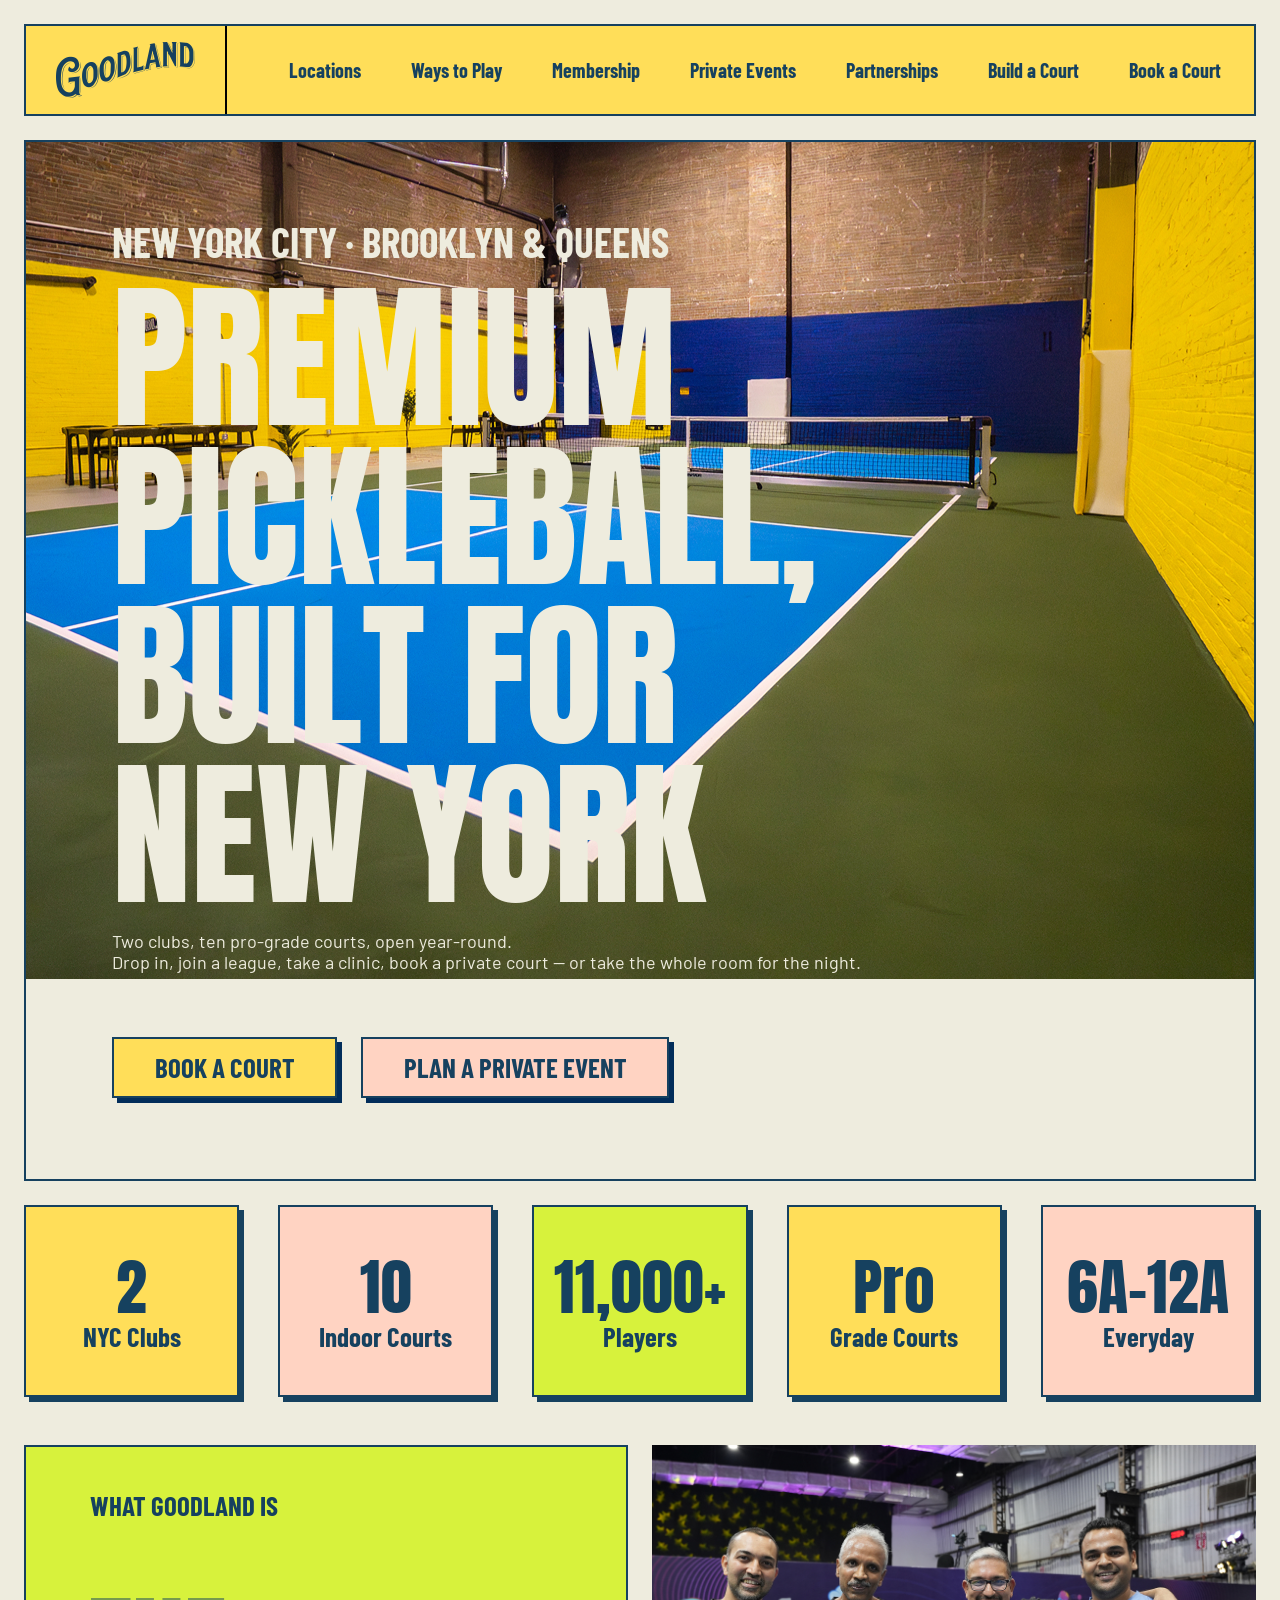
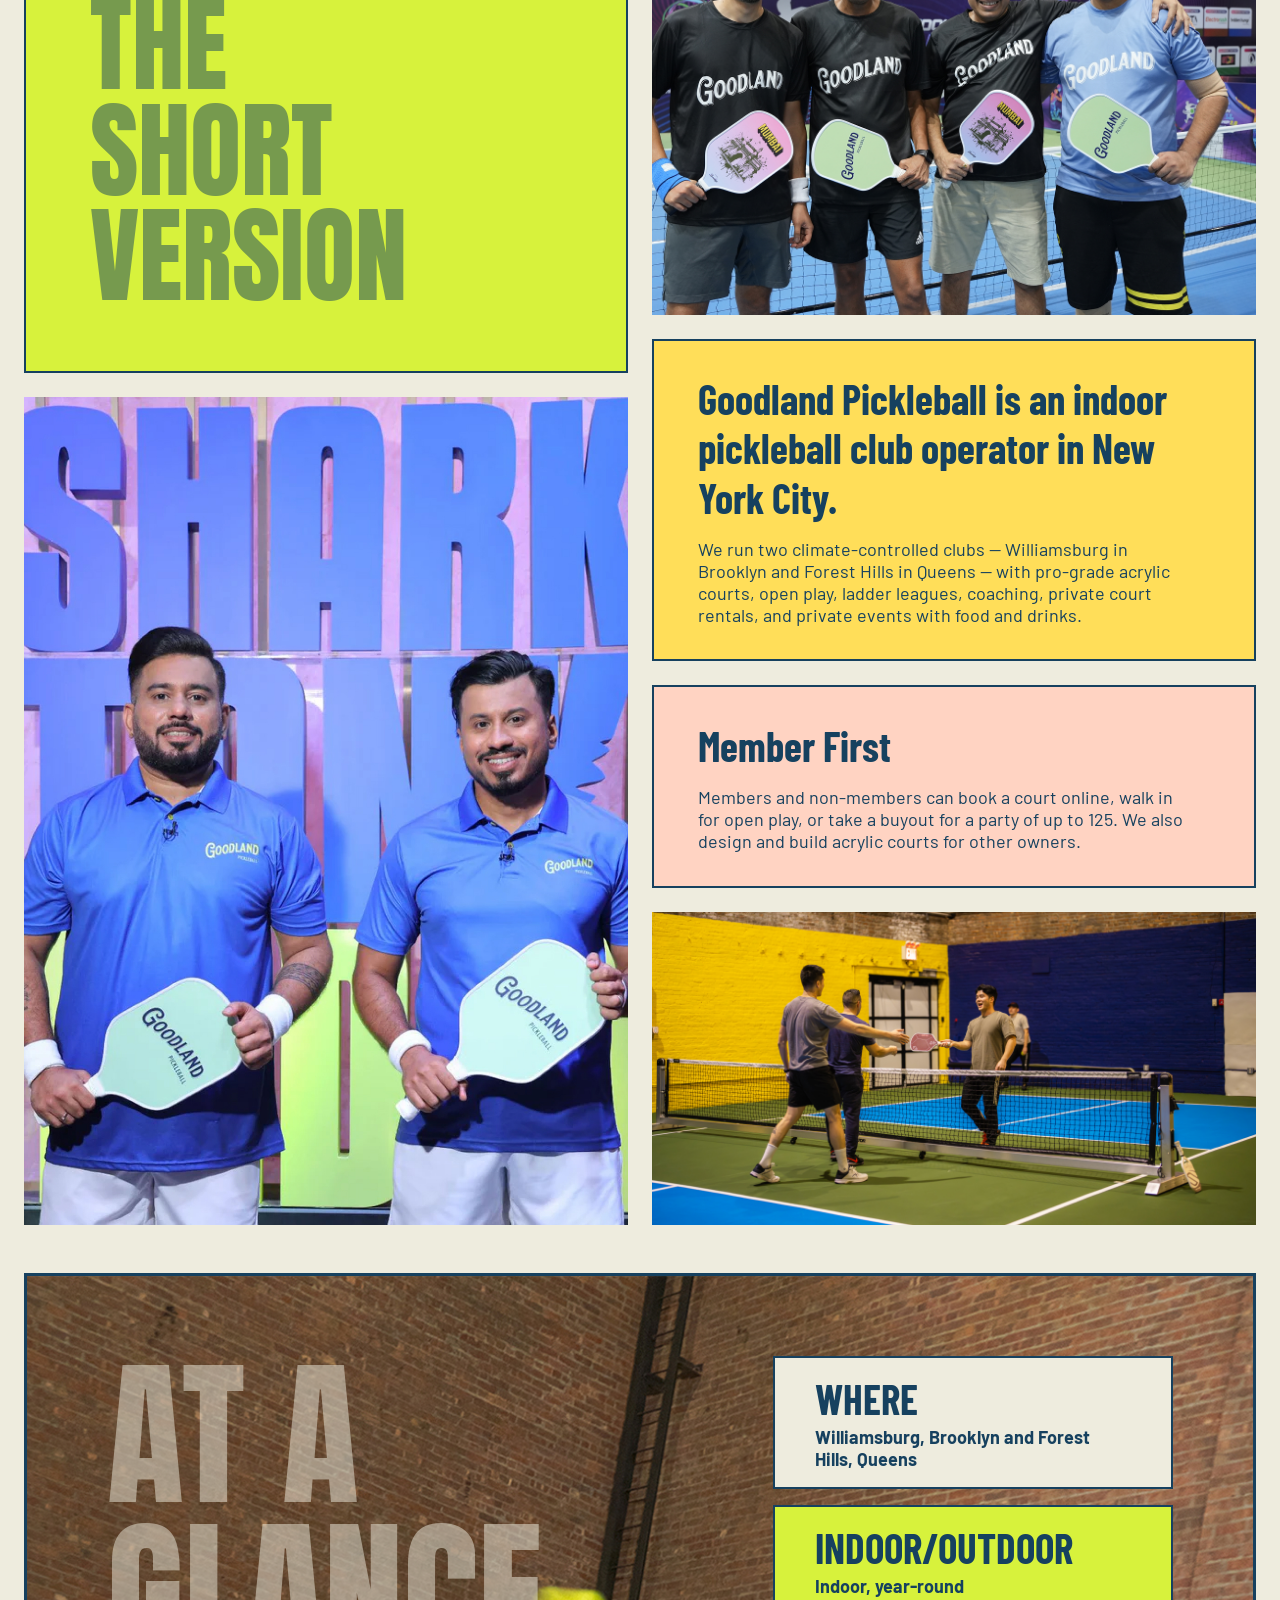
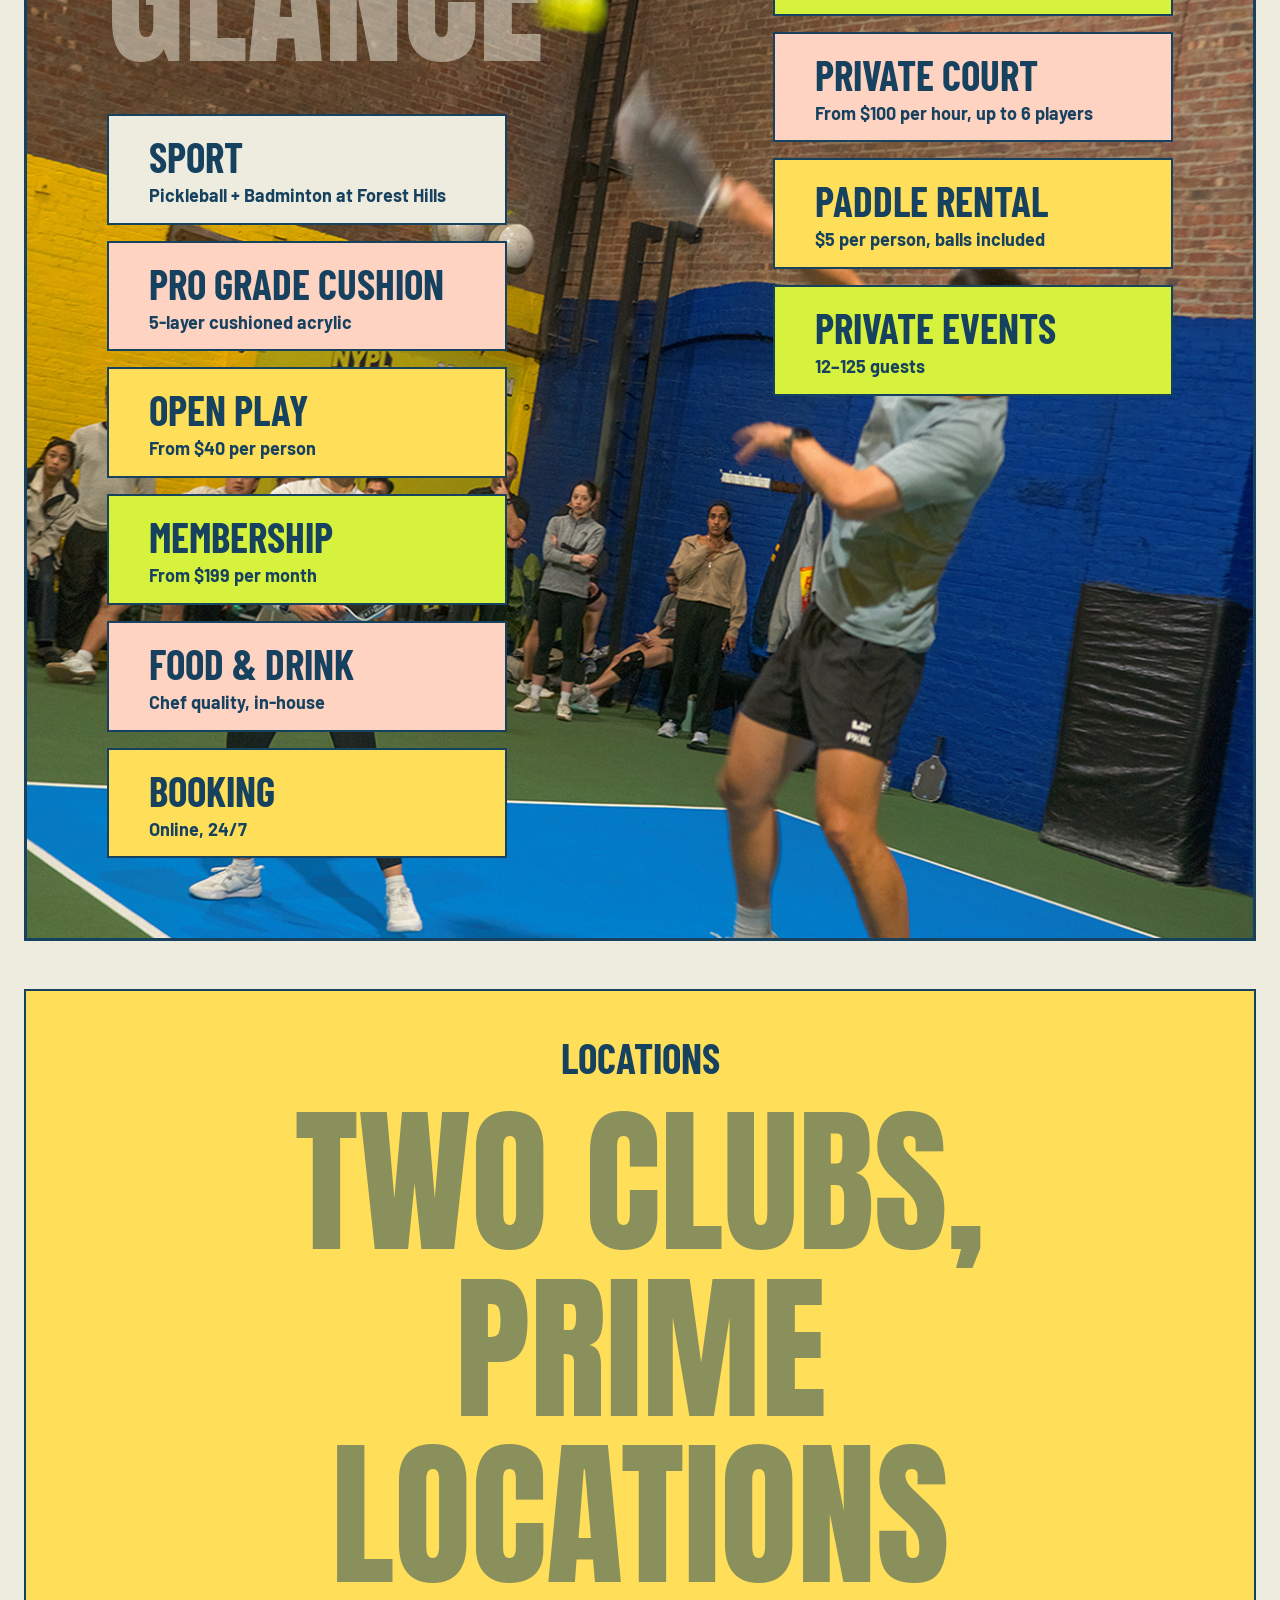
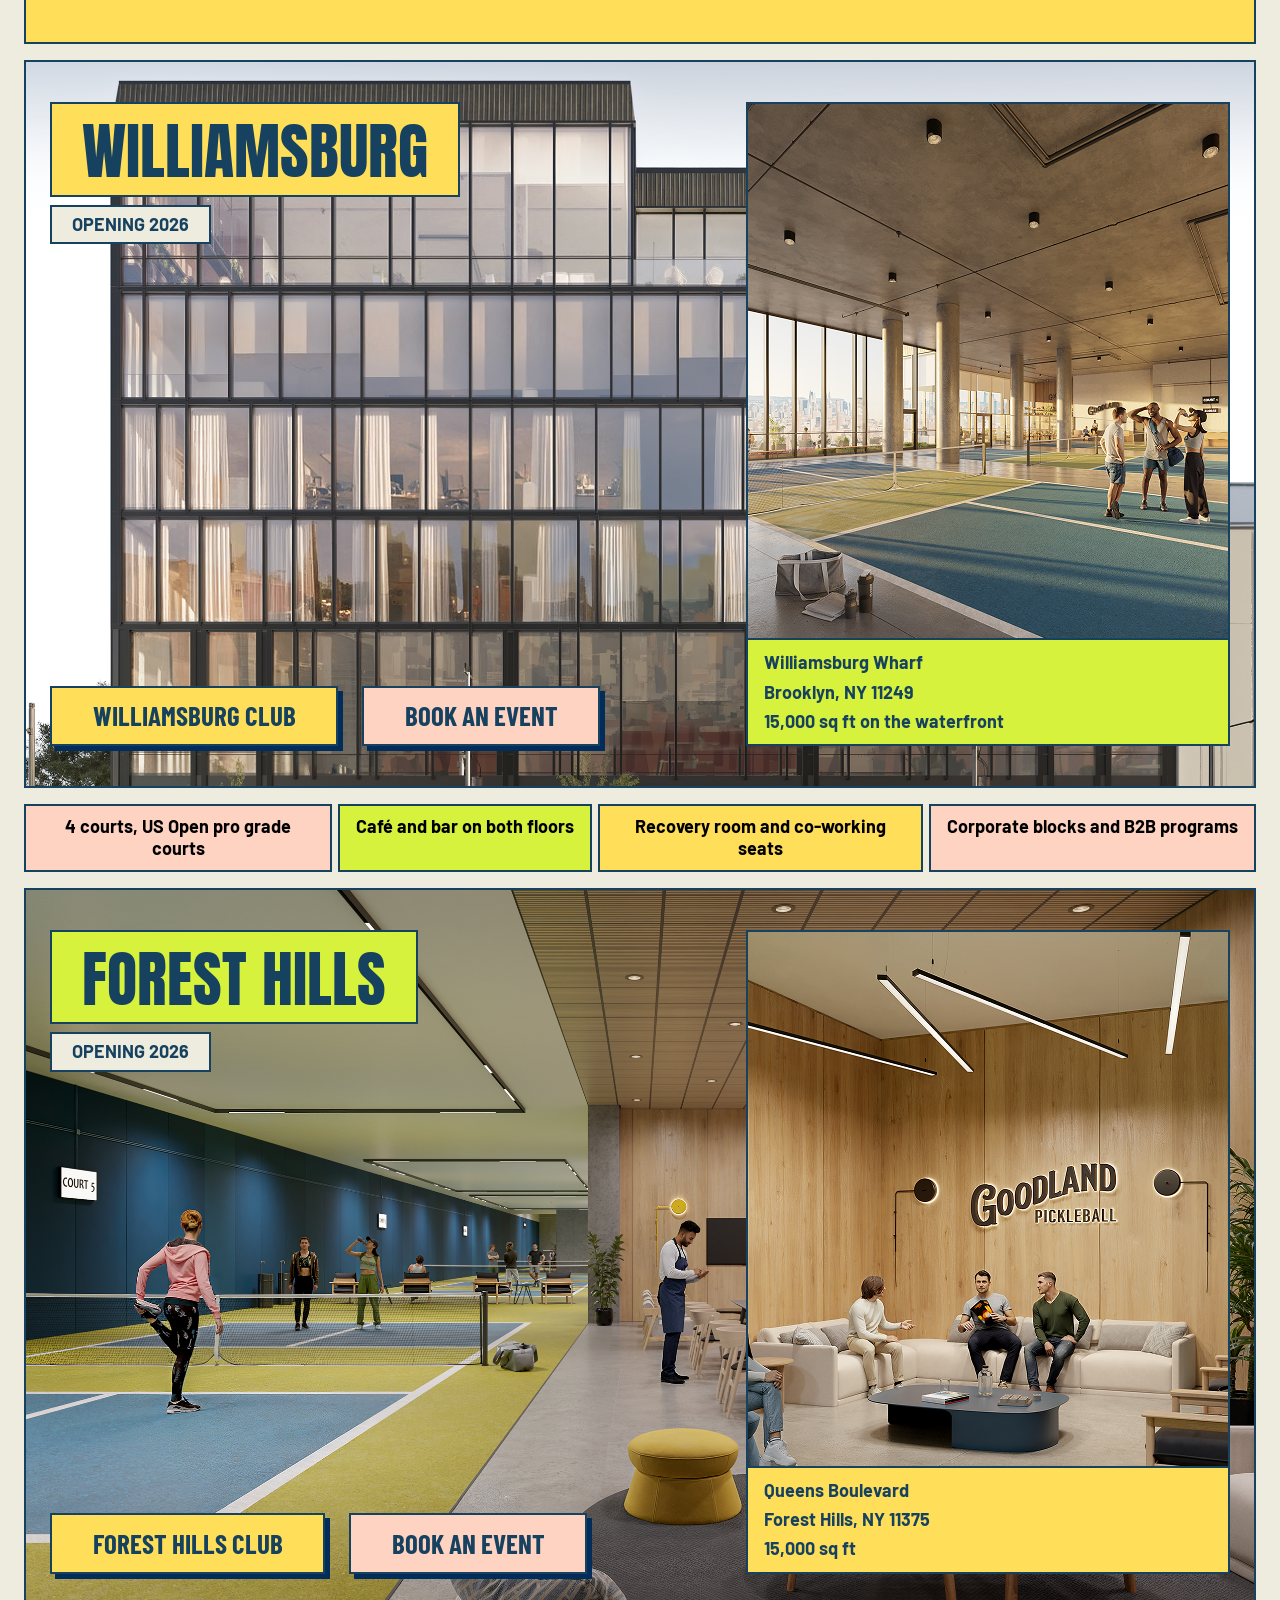
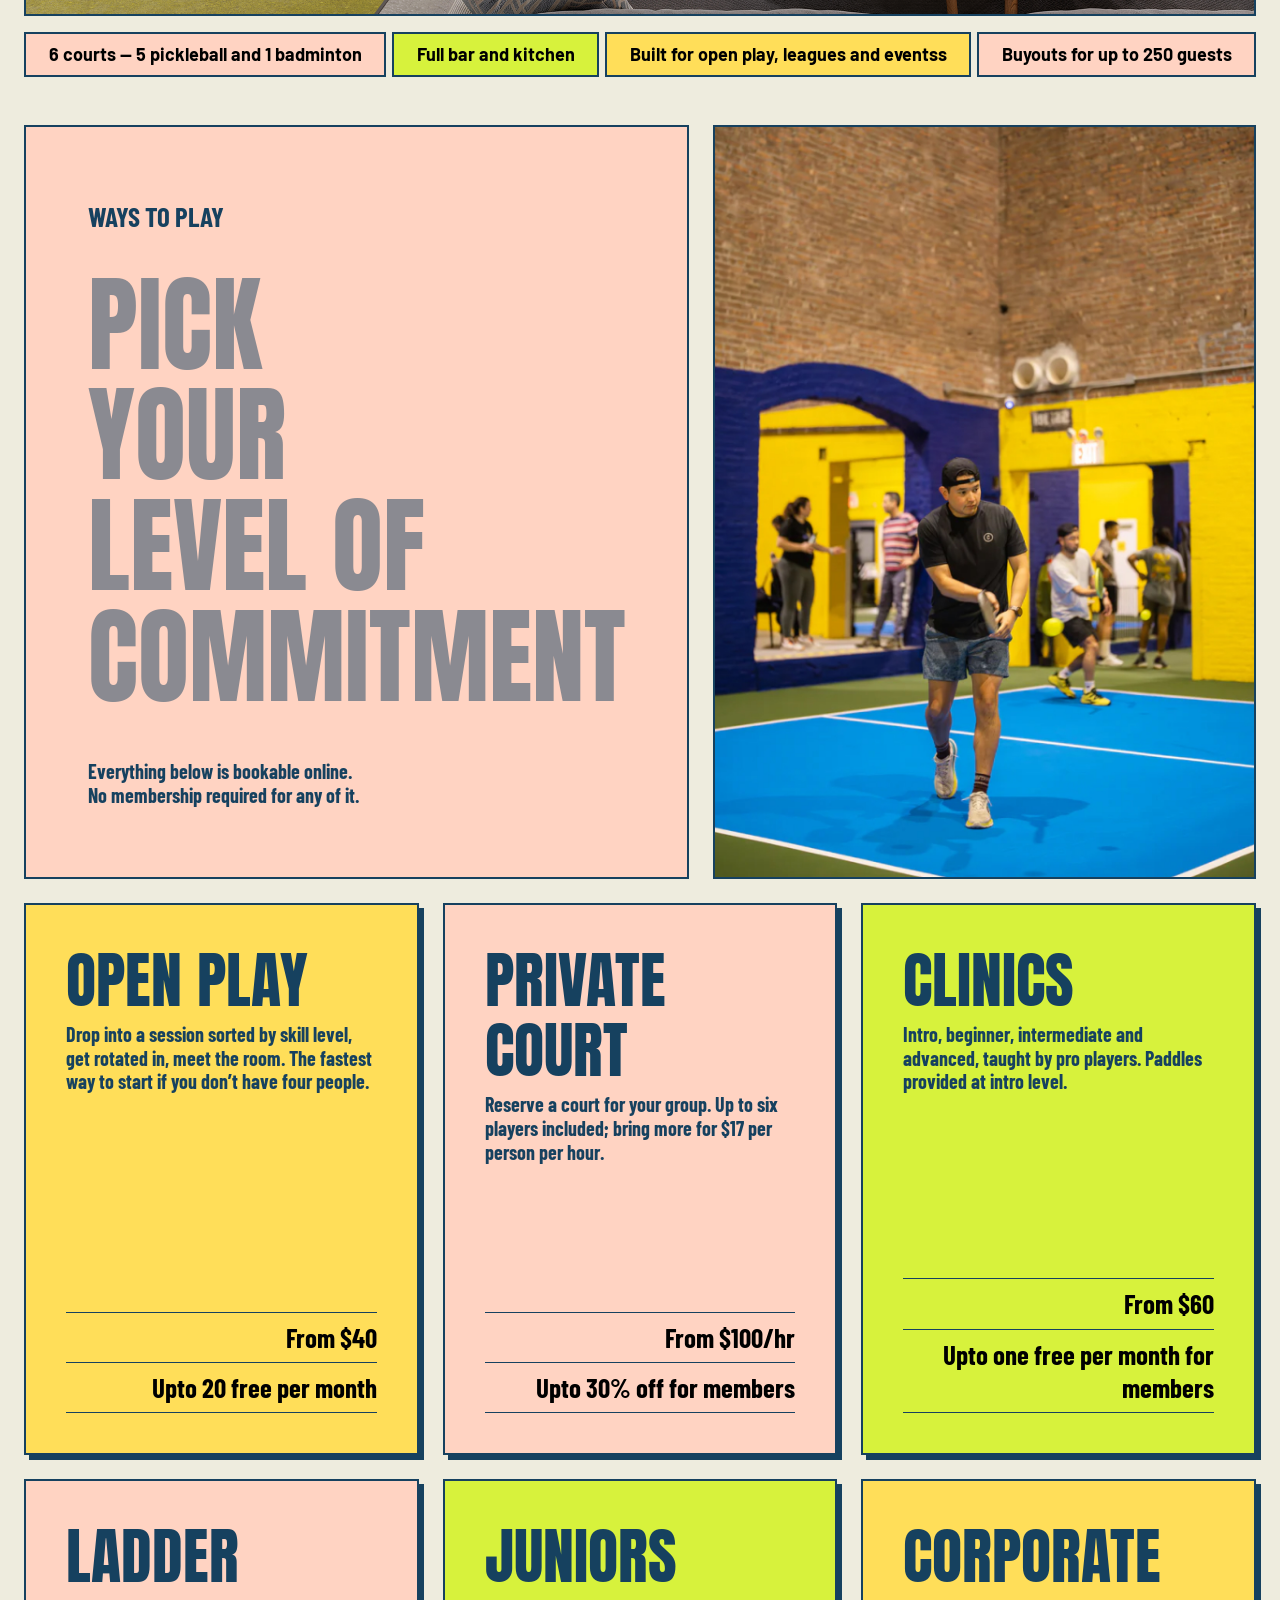
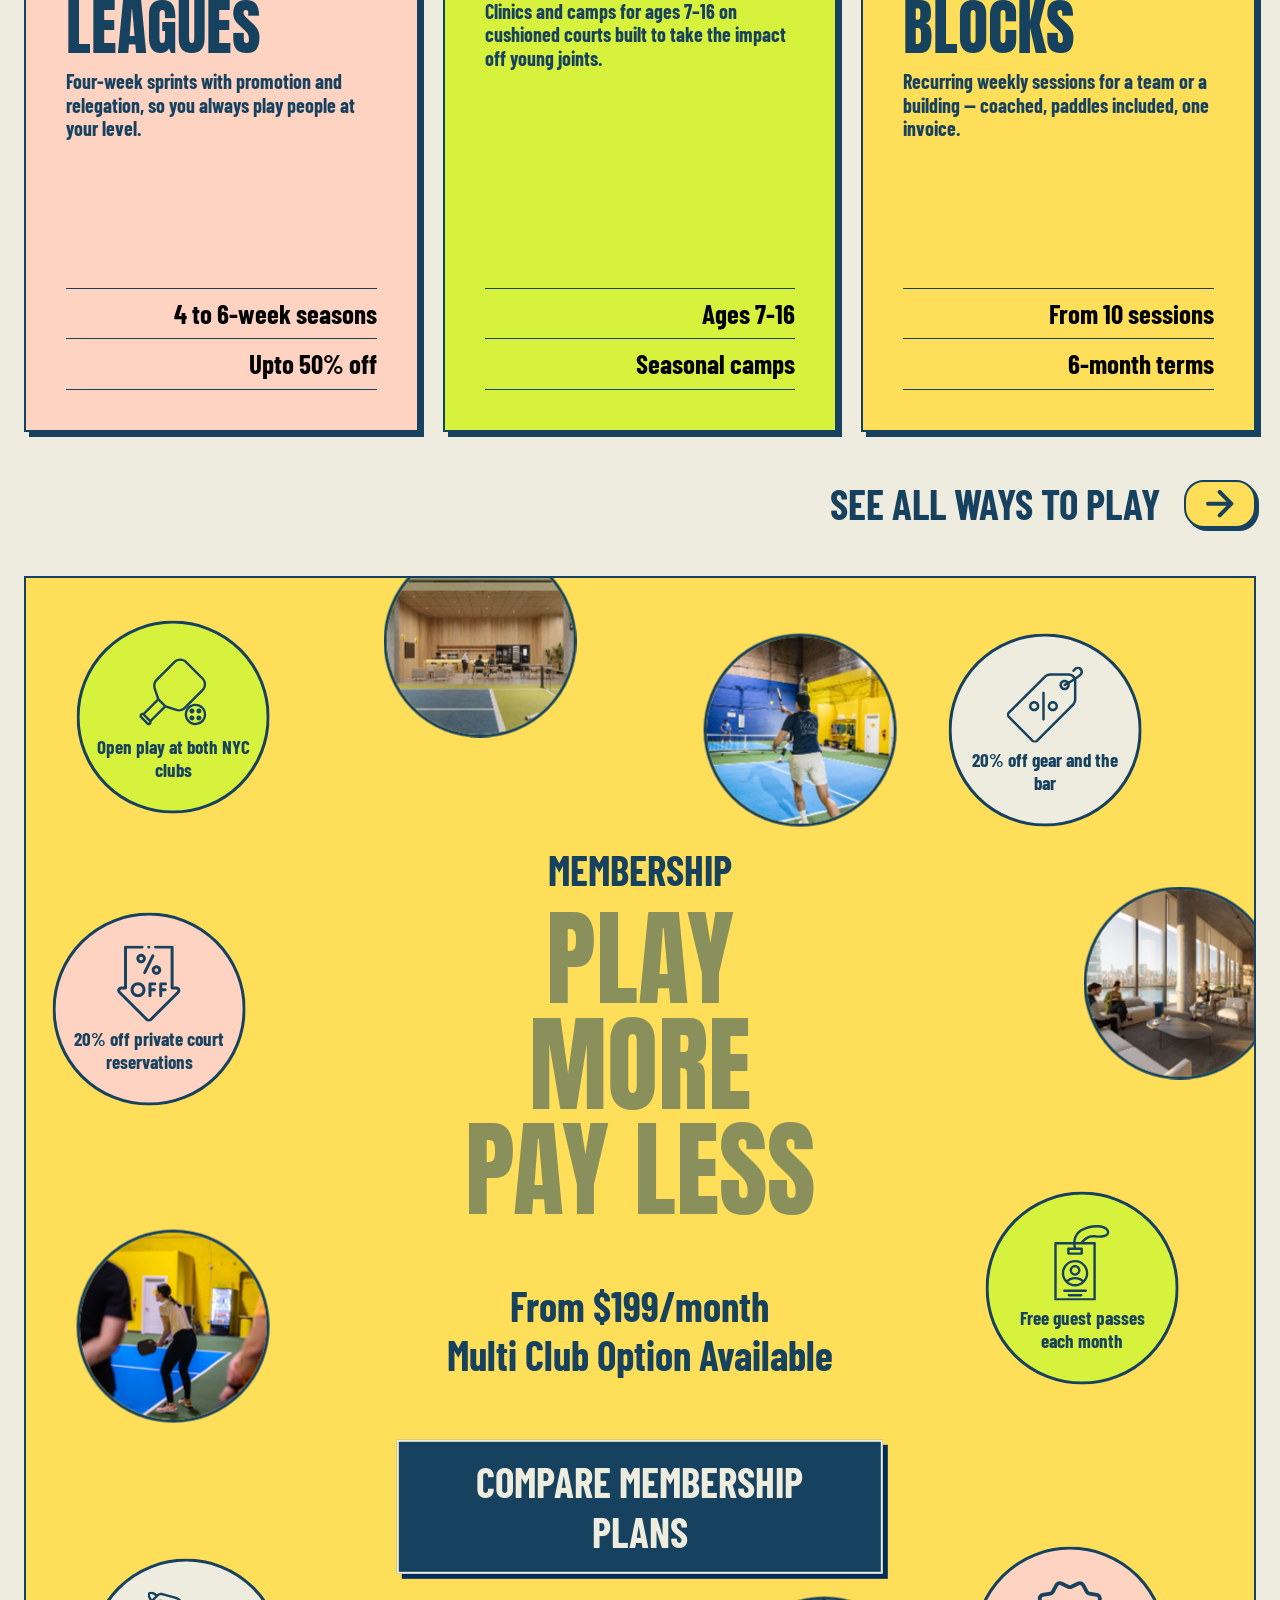
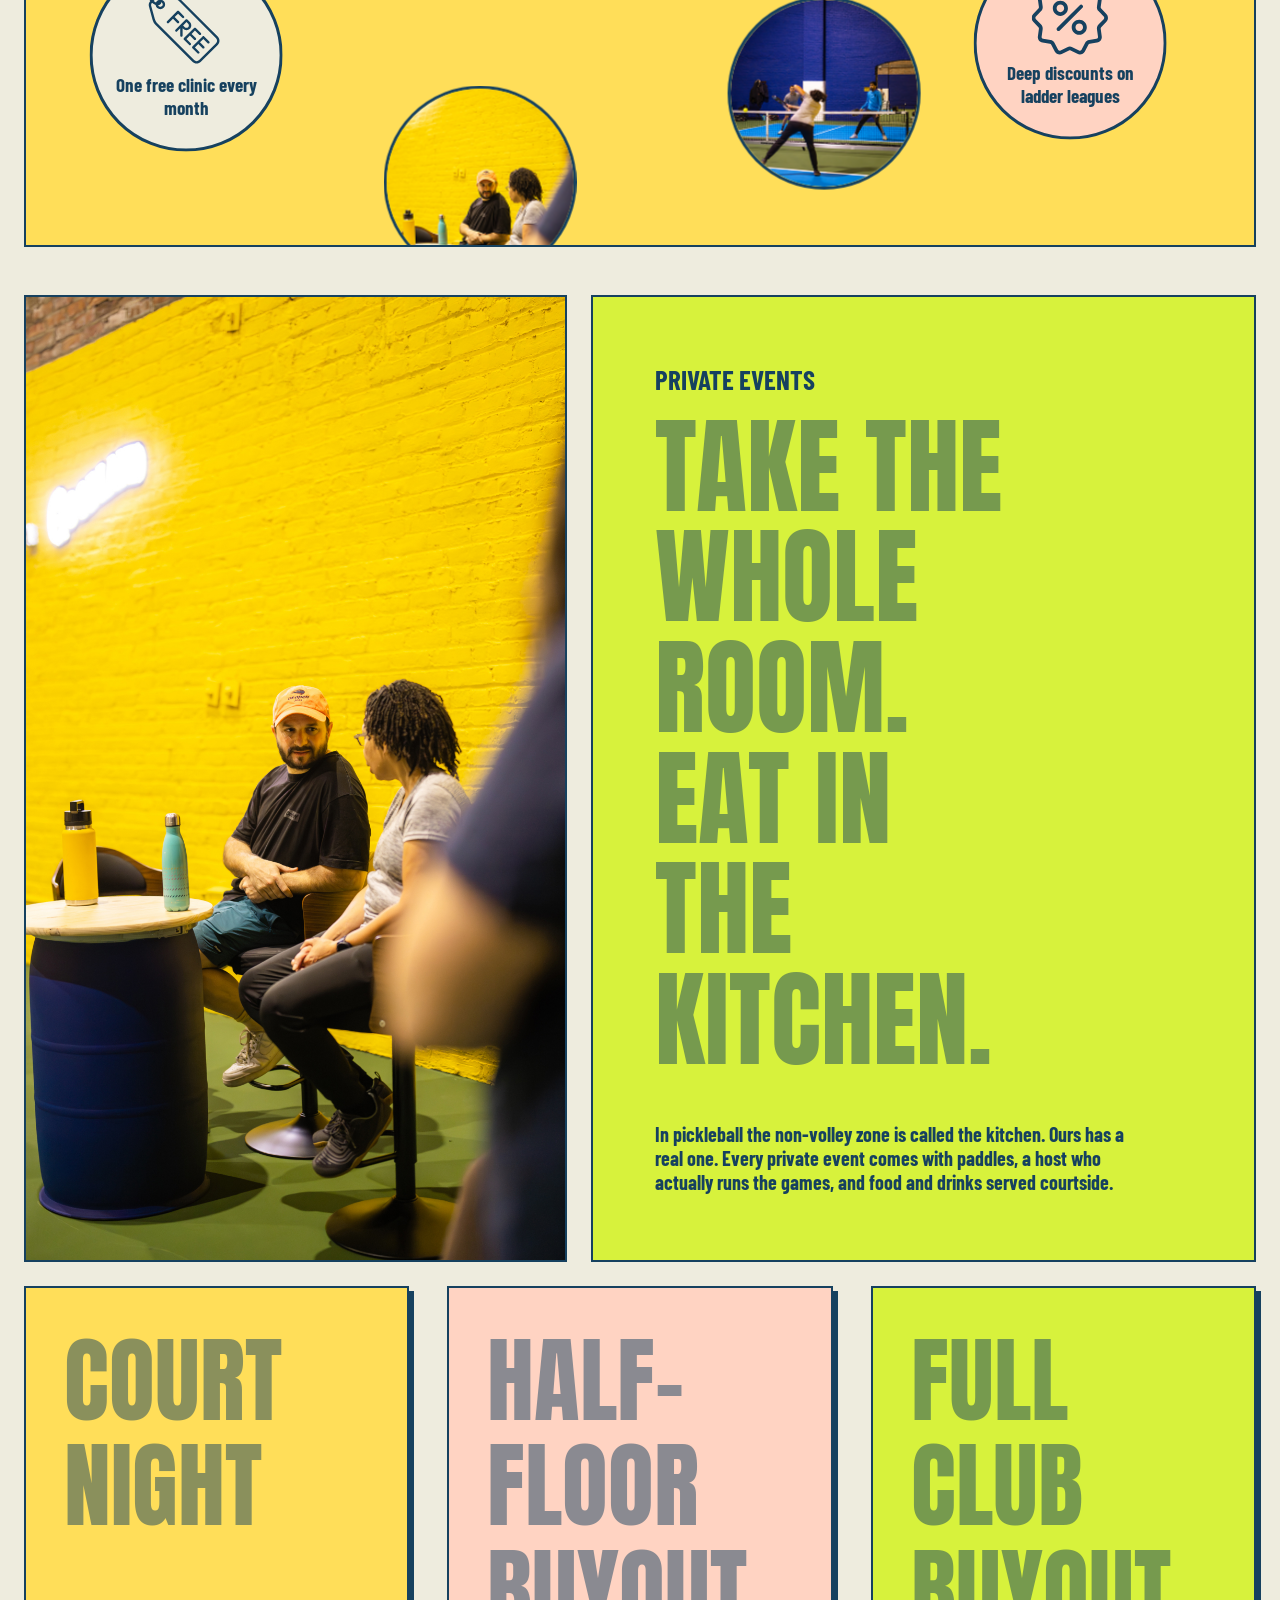
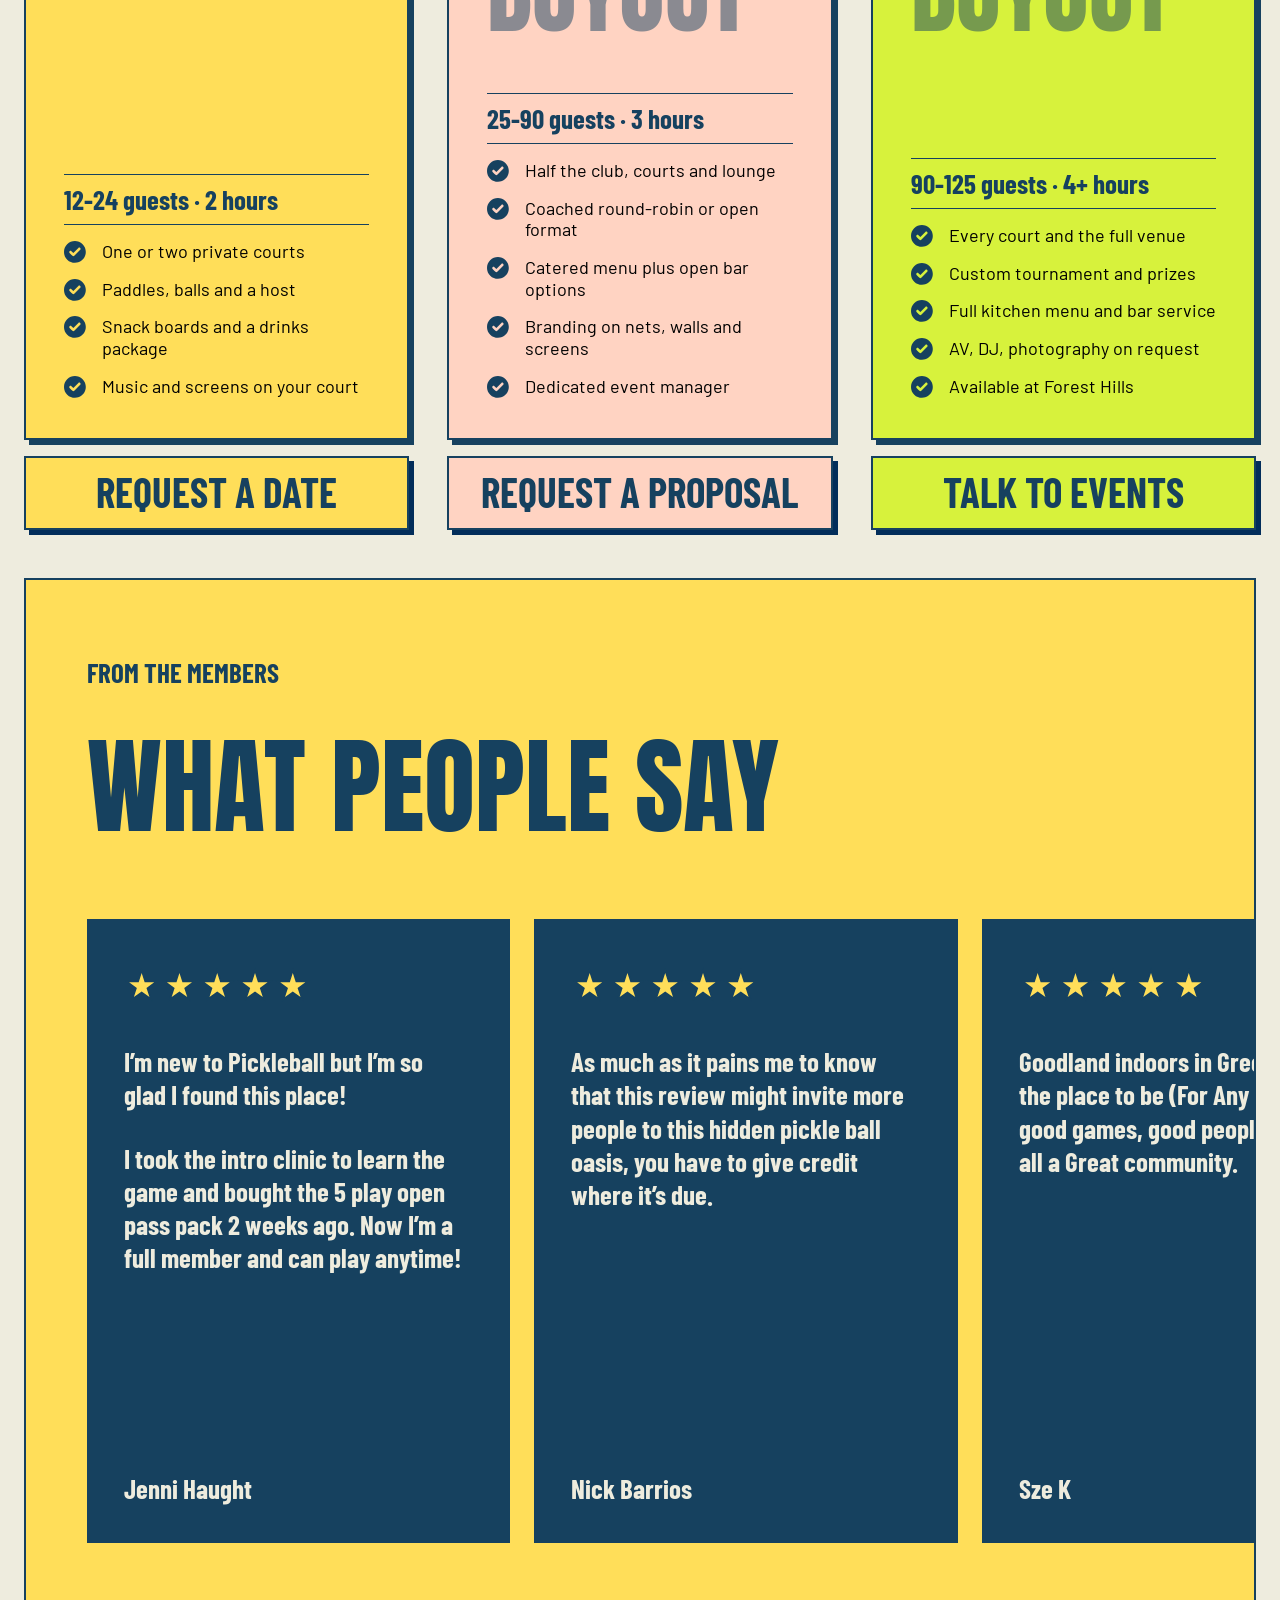
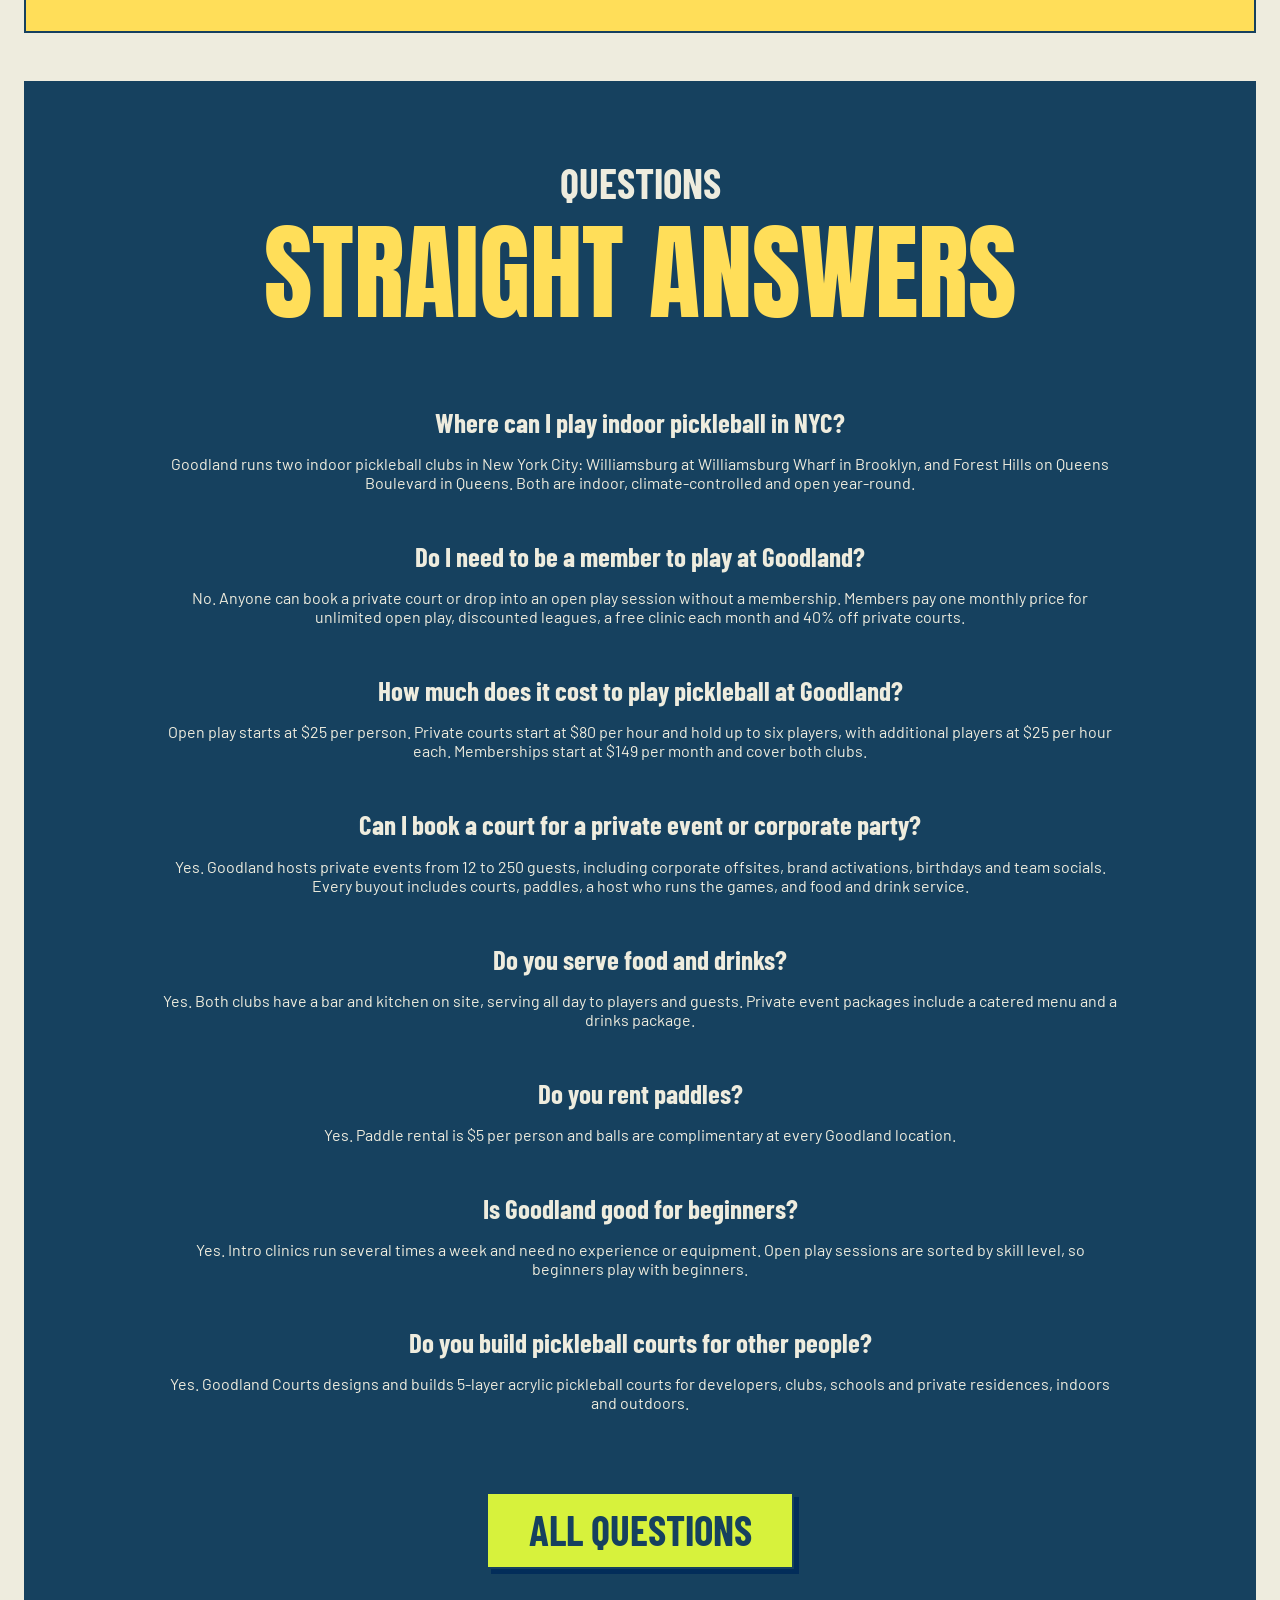
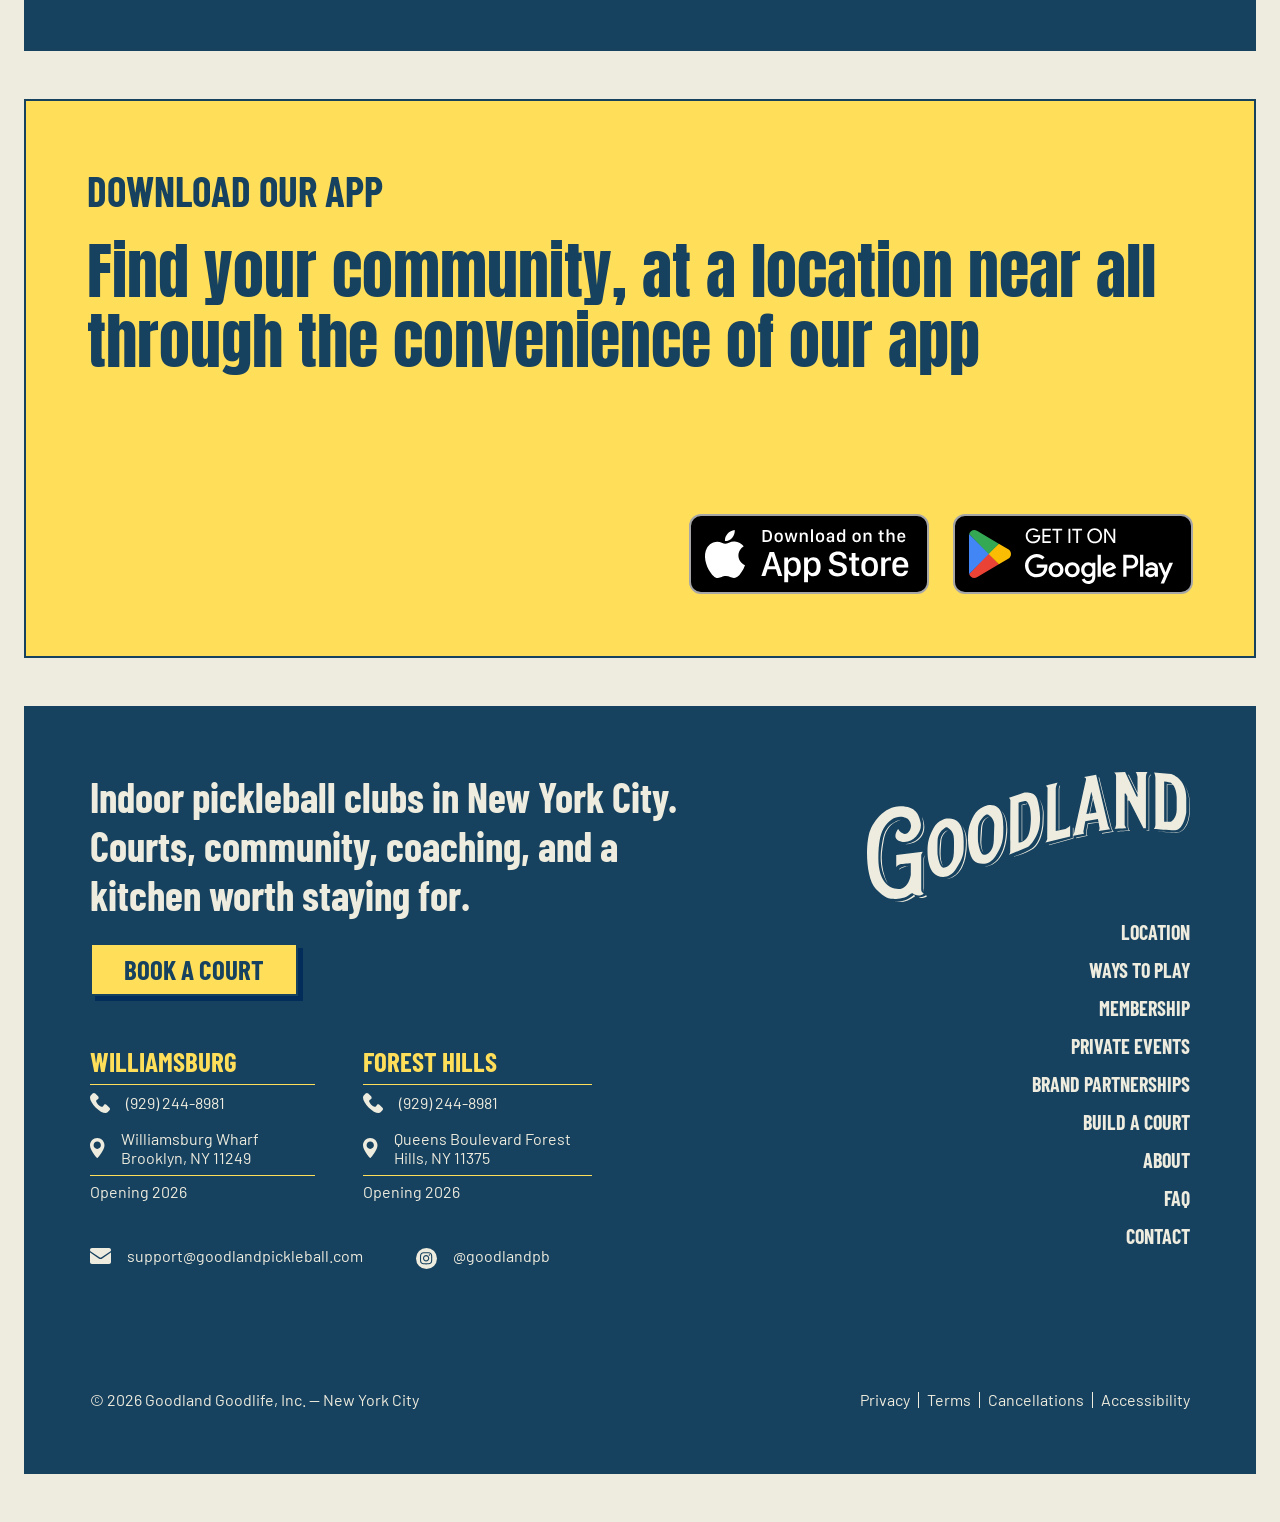
==== commit a230ce3e: "changed global class name" ====
--- a/index.html
+++ b/index.html
@@ -78,9 +78,9 @@
 		<section class="hero-section">
 			<div class="hero-wrapper">
 				<div class="hero-content reveal-group">
-					<p class="subtitle h4">NEW YORK CITY · BROOKLYN & QUEENS</p>
-					<h1 class="title h1 char-reveal">Premium Pickleball, Built for New York</h1>
-					<p class="text p">Two clubs, ten pro-grade courts, open year-round.<br>
+					<p class="subtitle _h4">NEW YORK CITY · BROOKLYN & QUEENS</p>
+					<h1 class="title _h1 char-reveal">Premium Pickleball, Built for New York</h1>
+					<p class="text _p">Two clubs, ten pro-grade courts, open year-round.<br>
 						Drop in, join a league, take a clinic, book a private court — or take the whole room for the night.</p>
 					<div class="hero-btns">
 						<a href="#!" class="btn btn-primary">BOOK A COURT</a>
@@ -96,24 +96,24 @@
 			<div class="container">
 				<div class="counter-wrap reveal-group">
 					<div class="counter-card" style="background: var(--item-bg2);">
-						<h2 class="h3 counter-number">2</h2>
-						<h5 class="h5 counter-title">NYC Clubs</h5>
+						<h2 class="_h3 counter-number">2</h2>
+						<h5 class="_h5 counter-title">NYC Clubs</h5>
 					</div>
 					<div class="counter-card" style="background: var(--item-bg);">
-						<h2 class="h3 counter-number">10</h2>
-						<h5 class="h5 counter-title">Indoor Courts</h5>
+						<h2 class="_h3 counter-number">10</h2>
+						<h5 class="_h5 counter-title">Indoor Courts</h5>
 					</div>
 					<div class="counter-card" style="background: var(--item-bg3);">
-						<h2 class="h3 counter-number">11,000+</h2>
-						<h5 class="h5 counter-title">Players</h5>
+						<h2 class="_h3 counter-number">11,000+</h2>
+						<h5 class="_h5 counter-title">Players</h5>
 					</div>
 					<div class="counter-card" style="background: var(--item-bg2);">
-						<h2 class="h3 counter-number">Pro</h2>
-						<h5 class="h5 counter-title">Grade Courts</h5>
+						<h2 class="_h3 counter-number">Pro</h2>
+						<h5 class="_h5 counter-title">Grade Courts</h5>
 					</div>
 					<div class="counter-card" style="background: var(--item-bg);">
-						<h2 class="h3 counter-number">6A-12A</h2>
-						<h5 class="h5 counter-title">Everyday</h5>
+						<h2 class="_h3 counter-number">6A-12A</h2>
+						<h5 class="_h5 counter-title">Everyday</h5>
 					</div>
 				</div>
 			</div>
@@ -126,8 +126,8 @@
 				<div class="about-wrap reveal-group">
 					<div class="about-col about-col-left">
 						<div class="about-card about-card-label">
-							<p class="label h5">What Goodland Is</p>
-							<h2 class="title h2 text-reveal">The Short Version</h2>
+							<p class="label _h5">What Goodland Is</p>
+							<h2 class="title _h2 text-reveal">The Short Version</h2>
 						</div>
 						<div class="about-photo desktop about-photo-shark">
 							<img src="./assets/images/about-img1.jpg" alt="about-img1.jpg">
@@ -138,14 +138,14 @@
 							<img src="./assets/images/about-img2.jpg" alt="about-img2.jpg">
 						</div>
 						<div class="about-card about-card-text">
-							<h3 class="title h4">Goodland Pickleball is an indoor pickleball club operator in New York City.</h3>
-							<p class="text p">We run two climate-controlled clubs — Williamsburg in Brooklyn and Forest Hills in
+							<h3 class="title _h4">Goodland Pickleball is an indoor pickleball club operator in New York City.</h3>
+							<p class="text _p">We run two climate-controlled clubs — Williamsburg in Brooklyn and Forest Hills in
 								Queens — with pro-grade acrylic courts, open play, ladder leagues, coaching, private court
 								rentals, and private events with food and drinks.</p>
 						</div>
 						<div class="about-card about-card-highlight">
-							<h3 class="title h4">Member First</h3>
-							<p class="text p">Members and non-members can book a court online, walk in for open play, or take a
+							<h3 class="title _h4">Member First</h3>
+							<p class="text _p">Members and non-members can book a court online, walk in for open play, or take a
 								buyout for a party of up to 125. We also design and build acrylic courts for other owners.</p>
 						</div>
 						<div class="about-photo mobile about-photo-shark">
@@ -164,55 +164,55 @@
 		<section class="service-section">
 			<div class="service-wrapper reveal-group">
 				<div class="service-left">
-					<h2 class="service-title h1 text-reveal">At A Glance</h2>
+					<h2 class="service-title _h1 text-reveal">At A Glance</h2>
 					<div class="service-items">
 						<div class="service-item" style="background: var(--off-white);">
-							<h3 class="title h4">Sport</h3>
-							<p class="text p">Pickleball + Badminton at Forest Hills</p>
+							<h3 class="title _h4">Sport</h3>
+							<p class="text _p">Pickleball + Badminton at Forest Hills</p>
 						</div>
 						<div class="service-item" style="background: var(--item-bg);">
-							<h3 class="title h4">Pro Grade Cushion</h3>
-							<p class="text p">5-layer cushioned acrylic</p>
+							<h3 class="title _h4">Pro Grade Cushion</h3>
+							<p class="text _p">5-layer cushioned acrylic</p>
 						</div>
 						<div class="service-item" style="background: var(--item-bg2);">
-							<h3 class="title h4">Open Play</h3>
-							<p class="text p">From $40 per person</p>
+							<h3 class="title _h4">Open Play</h3>
+							<p class="text _p">From $40 per person</p>
 						</div>
 						<div class="service-item" style="background: var(--item-bg3);">
-							<h3 class="title h4">Membership</h3>
-							<p class="text p">From $199 per month</p>
+							<h3 class="title _h4">Membership</h3>
+							<p class="text _p">From $199 per month</p>
 						</div>
 						<div class="service-item" style="background: var(--item-bg);">
-							<h3 class="title h4">Food & Drink</h3>
-							<p class="text p">Chef quality, in-house</p>
+							<h3 class="title _h4">Food & Drink</h3>
+							<p class="text _p">Chef quality, in-house</p>
 						</div>
 						<div class="service-item" style="background: var(--item-bg2);">
-							<h3 class="title h4">Booking</h3>
-							<p class="text p">Online, 24/7</p>
+							<h3 class="title _h4">Booking</h3>
+							<p class="text _p">Online, 24/7</p>
 						</div>
 					</div>
 				</div>
 				<div class="service-right">
 					<div class="service-items">
 						<div class="service-item" style="background: var(--off-white);">
-							<h3 class="title h4">WHERE</h3>
-							<p class="text p">Williamsburg, Brooklyn and Forest Hills, Queens</p>
+							<h3 class="title _h4">WHERE</h3>
+							<p class="text _p">Williamsburg, Brooklyn and Forest Hills, Queens</p>
 						</div>
 						<div class="service-item" style="background: var(--item-bg3);">
-							<h3 class="title h4">INDOOR/OUTDOOR</h3>
-							<p class="text p">Indoor, year-round</p>
+							<h3 class="title _h4">INDOOR/OUTDOOR</h3>
+							<p class="text _p">Indoor, year-round</p>
 						</div>
 						<div class="service-item" style="background: var(--item-bg);">
-							<h3 class="title h4">PRIVATE COURT</h3>
-							<p class="text p">From $100 per hour, up to 6 players</p>
+							<h3 class="title _h4">PRIVATE COURT</h3>
+							<p class="text _p">From $100 per hour, up to 6 players</p>
 						</div>
 						<div class="service-item" style="background: var(--item-bg2);">
-							<h3 class="title h4">PADDLE RENTAL</h3>
-							<p class="text p">$5 per person, balls included</p>
+							<h3 class="title _h4">PADDLE RENTAL</h3>
+							<p class="text _p">$5 per person, balls included</p>
 						</div>
 						<div class="service-item" style="background: var(--item-bg3);">
-							<h3 class="title h4">PRIVATE EVENTS</h3>
-							<p class="text p">12–125 guests</p>
+							<h3 class="title _h4">PRIVATE EVENTS</h3>
+							<p class="text _p">12–125 guests</p>
 						</div>
 					</div>
 				</div>
@@ -224,8 +224,8 @@
 		<section class="section location-section">
 			<div class="location-wrap reveal-group">
 				<div class="location-heading-box">
-					<p class="subtitle h4">LOCATIONS</p>
-					<h2 class="title h1 text-reveal">TWO CLUBS,</br>
+					<p class="subtitle _h4">LOCATIONS</p>
+					<h2 class="title _h1 text-reveal">TWO CLUBS,</br>
 						PRIME LOCATIONS </h2>
 				</div>
 				<div class="location-item location-item1">
@@ -233,8 +233,8 @@
 						<img src="./assets/images/location-item-content-img1.jpg" alt="location-item-content-img1.jpg"
 							class="location-item-content-img">
 						<div class="content-top">
-							<h2 class="badge-big h3" style="background: var(--item-bg2);">WILLIAMSBURG</h2>
-							<h3 class="badge-small h6">OPENING 2026</h3>
+							<h2 class="badge-big _h3" style="background: var(--item-bg2);">WILLIAMSBURG</h2>
+							<h3 class="badge-small _h6">OPENING 2026</h3>
 						</div>
 						<div class="content-btm">
 							<a href="#!" class="btn btn-primary">WILLIAMSBURG CLUB</a>
@@ -246,7 +246,7 @@
 						<img src="./assets/images/location-card-img1-mobile.jpg" alt="location-card-img1-mobile.jpg"
 							class="mobile-img">
 						<div class="content" style="background: var(--item-bg3);">
-							<p class="text p">Williamsburg Wharf<br>
+							<p class="text _p">Williamsburg Wharf<br>
 								Brooklyn, NY 11249<br>
 								15,000 sq ft on the waterfront</p>
 						</div>
@@ -257,18 +257,18 @@
 					</div>
 				</div>
 				<ul class="location-info">
-					<li class="p" style="background: var(--item-bg);">4 courts, US Open pro grade courts</li>
-					<li class="p" style="background: var(--item-bg3);">Café and bar on both floors</li>
-					<li class="p" style="background: var(--item-bg2);">Recovery room and co-working seats</li>
-					<li class="p" style="background: var(--item-bg);">Corporate blocks and B2B programs</li>
+					<li class="_p" style="background: var(--item-bg);">4 courts, US Open pro grade courts</li>
+					<li class="_p" style="background: var(--item-bg3);">Café and bar on both floors</li>
+					<li class="_p" style="background: var(--item-bg2);">Recovery room and co-working seats</li>
+					<li class="_p" style="background: var(--item-bg);">Corporate blocks and B2B programs</li>
 				</ul>
 				<div class="location-item location-item2">
 					<div class="location-item-content">
 						<img src="./assets/images/location-item-content-img2.jpg" alt="location-item-content-img2.jpg"
 							class="location-item-content-img">
 						<div class="content-top">
-							<h2 class="badge-big h3" style="background: var(--item-bg3);">FOREST HILLS</h2>
-							<h3 class="badge-small h6">OPENING 2026</h3>
+							<h2 class="badge-big _h3" style="background: var(--item-bg3);">FOREST HILLS</h2>
+							<h3 class="badge-small _h6">OPENING 2026</h3>
 						</div>
 						<div class="content-btm">
 							<a href="#!" class="btn btn-primary">FOREST HILLS CLUB</a>
@@ -280,7 +280,7 @@
 						<img src="./assets/images/location-card-img2-mobile.jpg" alt="location-card-img2-mobile.jpg"
 							class="mobile-img">
 						<div class="content" style="background: var(--item-bg2);">
-							<p class="text p">Queens Boulevard<br>
+							<p class="text _p">Queens Boulevard<br>
 								Forest Hills, NY 11375<br>
 								15,000 sq ft</p>
 						</div>
@@ -291,10 +291,10 @@
 					</div>
 				</div>
 				<ul class="location-info">
-					<li class="p" style="background: var(--item-bg);">6 courts — 5 pickleball and 1 badminton</li>
-					<li class="p" style="background: var(--item-bg3);">Full bar and kitchen</li>
-					<li class="p" style="background: var(--item-bg2);">Built for open play, leagues and eventss</li>
-					<li class="p" style="background: var(--item-bg);">Buyouts for up to 250 guests</li>
+					<li class="_p" style="background: var(--item-bg);">6 courts — 5 pickleball and 1 badminton</li>
+					<li class="_p" style="background: var(--item-bg3);">Full bar and kitchen</li>
+					<li class="_p" style="background: var(--item-bg2);">Built for open play, leagues and eventss</li>
+					<li class="_p" style="background: var(--item-bg);">Buyouts for up to 250 guests</li>
 				</ul>
 			</div>
 		</section>
@@ -306,11 +306,11 @@
 				<div class="ways-top reveal-group">
 					<div class="ways-intro" style="background: var(--item-bg);">
 						<div class="ways-intro-top">
-							<p class="subtitle h5">Ways To Play</p>
+							<p class="subtitle _h5">Ways To Play</p>
 						</div>
 						<div class="ways-intro-btm">
-							<h2 class="title h2 text-reveal">Pick Your Level of Commitment</h2>
-							<p class="text p">Everything below is bookable online. No membership required for any of it.</p>
+							<h2 class="title _h2 text-reveal">Pick Your Level of Commitment</h2>
+							<p class="text _p">Everything below is bookable online. No membership required for any of it.</p>
 						</div>
 					</div>
 					<div class="ways-media">
@@ -320,85 +320,85 @@
 				<div class="ways-grid reveal-group">
 					<div class="ways-card" style="background: var(--item-bg2);">
 						<div class="ways-card-header">
-							<h3 class="title h3">Open Play</h3>
-							<p class="text p">Drop into a session sorted by skill level, get rotated in, meet the room. The fastest
+							<h3 class="title _h3">Open Play</h3>
+							<p class="text _p">Drop into a session sorted by skill level, get rotated in, meet the room. The fastest
 								way
 								to start if you don’t have four people.</p>
 						</div>
 						<div class="ways-card-footer">
 							<ul class="ways-list">
-								<li class="h5">From $40</li>
-								<li class="h5">Upto 20 free per month</li>
+								<li class="_h5">From $40</li>
+								<li class="_h5">Upto 20 free per month</li>
 							</ul>
 						</div>
 					</div>
 					<div class="ways-card" style="background: var(--item-bg);">
 						<div class="ways-card-header">
-							<h3 class="title h3">PRIVATE COURT</h3>
-							<p class="text p">Reserve a court for your group. Up to six players included; bring more for $17 per
+							<h3 class="title _h3">PRIVATE COURT</h3>
+							<p class="text _p">Reserve a court for your group. Up to six players included; bring more for $17 per
 								person per hour.</p>
 						</div>
 						<div class="ways-card-footer">
 							<ul class="ways-list">
-								<li class="h5">From $100/hr</li>
-								<li class="h5">Upto 30% off for members</li>
+								<li class="_h5">From $100/hr</li>
+								<li class="_h5">Upto 30% off for members</li>
 							</ul>
 						</div>
 					</div>
 					<div class="ways-card" style="background: var(--item-bg3);">
 						<div class="ways-card-header">
-							<h3 class="title h3">CLINICS</h3>
-							<p class="text p">Intro, beginner, intermediate and advanced, taught by pro players. Paddles provided at
+							<h3 class="title _h3">CLINICS</h3>
+							<p class="text _p">Intro, beginner, intermediate and advanced, taught by pro players. Paddles provided at
 								intro level.</p>
 						</div>
 						<div class="ways-card-footer">
 							<ul class="ways-list">
-								<li class="h5">From $60</li>
-								<li class="h5">Upto one free per month for members</li>
+								<li class="_h5">From $60</li>
+								<li class="_h5">Upto one free per month for members</li>
 							</ul>
 						</div>
 					</div>
 					<div class="ways-card" style="background: var(--item-bg);">
 						<div class="ways-card-header">
-							<h3 class="title h3">LADDER LEAGUES</h3>
-							<p class="text p">Four-week sprints with promotion and relegation, so you always play people at your
+							<h3 class="title _h3">LADDER LEAGUES</h3>
+							<p class="text _p">Four-week sprints with promotion and relegation, so you always play people at your
 								level.</p>
 						</div>
 						<div class="ways-card-footer">
 							<ul class="ways-list">
-								<li class="h5">4 to 6-week seasons</li>
-								<li class="h5">Upto 50% off</li>
+								<li class="_h5">4 to 6-week seasons</li>
+								<li class="_h5">Upto 50% off</li>
 							</ul>
 						</div>
 					</div>
 					<div class="ways-card" style="background: var(--item-bg3);">
 						<div class="ways-card-header">
-							<h3 class="title h3">JUNIORS</h3>
-							<p class="text p">Clinics and camps for ages 7–16 on cushioned courts built to take the impact off young
+							<h3 class="title _h3">JUNIORS</h3>
+							<p class="text _p">Clinics and camps for ages 7–16 on cushioned courts built to take the impact off young
 								joints.</p>
 						</div>
 						<div class="ways-card-footer">
 							<ul class="ways-list">
-								<li class="h5">Ages 7-16</li>
-								<li class="h5">Seasonal camps</li>
+								<li class="_h5">Ages 7-16</li>
+								<li class="_h5">Seasonal camps</li>
 							</ul>
 						</div>
 					</div>
 					<div class="ways-card" style="background: var(--item-bg2);">
 						<div class="ways-card-header">
-							<h3 class="title h3">CORPORATE BLOCKS</h3>
-							<p class="text p">Recurring weekly sessions for a team or a building — coached, paddles included, one
+							<h3 class="title _h3">CORPORATE BLOCKS</h3>
+							<p class="text _p">Recurring weekly sessions for a team or a building — coached, paddles included, one
 								invoice.</p>
 						</div>
 						<div class="ways-card-footer">
 							<ul class="ways-list">
-								<li class="h5">From 10 sessions</li>
-								<li class="h5">6-month terms</li>
+								<li class="_h5">From 10 sessions</li>
+								<li class="_h5">6-month terms</li>
 							</ul>
 						</div>
 					</div>
 				</div>
-				<a href="#!" class="ways-link h4">
+				<a href="#!" class="ways-link _h4">
 					See All Ways To Play
 					<span class="icon">
 						<svg width="28" height="28" viewBox="0 0 28 28" fill="none" xmlns="http://www.w3.org/2000/svg">
@@ -415,11 +415,11 @@
 		<section class="membership-section">
 			<div class="membership-wrap">
 				<div class="membership-center">
-					<p class="subtitle h4">Membership</p>
-					<h2 class="title h2 text-reveal">Play More<br>Pay Less</h2>
+					<p class="subtitle _h4">Membership</p>
+					<h2 class="title _h2 text-reveal">Play More<br>Pay Less</h2>
 					<div class="price">
-						<p class="text h4">From $199/month</p>
-						<p class="text h4">Multi Club Option Available</p>
+						<p class="text _h4">From $199/month</p>
+						<p class="text _h4">Multi Club Option Available</p>
 					</div>
 					<a href="#!" class="btn btn-primary">Compare Membership Plans</a>
 				</div>
@@ -651,11 +651,11 @@
 					</div>
 					<div class="events-intro" style="background: var(--item-bg3);">
 						<div class="events-intro-top">
-							<p class="subtitle h5">PRIVATE EVENTS</p>
+							<p class="subtitle _h5">PRIVATE EVENTS</p>
 						</div>
 						<div class="events-intro-btm">
-							<h2 class="title h2 text-reveal">TAKE THE WHOLE ROOM. EAT IN THE KITCHEN.</h2>
-							<p class="text p">In pickleball the non-volley zone is called the kitchen. Ours has a real one. Every
+							<h2 class="title _h2 text-reveal">TAKE THE WHOLE ROOM. EAT IN THE KITCHEN.</h2>
+							<p class="text _p">In pickleball the non-volley zone is called the kitchen. Ours has a real one. Every
 								private event comes with paddles, a host who actually runs the games, and food and drinks served
 								courtside.</p>
 						</div>
@@ -668,12 +668,12 @@
 								<h3 class="title text-reveal">COURT NIGHT</h3>
 							</div>
 							<div class="events-card-footer">
-								<h4 class="events-list-title h5">12-24 guests · 2 hours</h4>
+								<h4 class="events-list-title _h5">12-24 guests · 2 hours</h4>
 								<ul class="events-lists">
-									<li class="p">One or two private courts</li>
-									<li class="p">Paddles, balls and a host</li>
-									<li class="p">Snack boards and a drinks package</li>
-									<li class="p">Music and screens on your court</li>
+									<li class="_p">One or two private courts</li>
+									<li class="_p">Paddles, balls and a host</li>
+									<li class="_p">Snack boards and a drinks package</li>
+									<li class="_p">Music and screens on your court</li>
 								</ul>
 							</div>
 						</div>
@@ -687,13 +687,13 @@
 								<h3 class="title text-reveal">HALF-FLOOR BUYOUT</h3>
 							</div>
 							<div class="events-card-footer">
-								<h4 class="events-list-title h5">25-90 guests · 3 hours</h4>
+								<h4 class="events-list-title _h5">25-90 guests · 3 hours</h4>
 								<ul class="events-lists">
-									<li class="p">Half the club, courts and lounge</li>
-									<li class="p">Coached round-robin or open format</li>
-									<li class="p">Catered menu plus open bar options</li>
-									<li class="p">Branding on nets, walls and screens</li>
-									<li class="p">Dedicated event manager</li>
+									<li class="_p">Half the club, courts and lounge</li>
+									<li class="_p">Coached round-robin or open format</li>
+									<li class="_p">Catered menu plus open bar options</li>
+									<li class="_p">Branding on nets, walls and screens</li>
+									<li class="_p">Dedicated event manager</li>
 								</ul>
 							</div>
 						</div>
@@ -707,13 +707,13 @@
 								<h3 class="title text-reveal">FULL CLUB BUYOUT</h3>
 							</div>
 							<div class="events-card-footer">
-								<h4 class="events-list-title h5">90-125 guests · 4+ hours</h4>
+								<h4 class="events-list-title _h5">90-125 guests · 4+ hours</h4>
 								<ul class="events-lists">
-									<li class="p">Every court and the full venue</li>
-									<li class="p">Custom tournament and prizes</li>
-									<li class="p">Full kitchen menu and bar service</li>
-									<li class="p">AV, DJ, photography on request</li>
-									<li class="p">Available at Forest Hills</li>
+									<li class="_p">Every court and the full venue</li>
+									<li class="_p">Custom tournament and prizes</li>
+									<li class="_p">Full kitchen menu and bar service</li>
+									<li class="_p">AV, DJ, photography on request</li>
+									<li class="_p">Available at Forest Hills</li>
 								</ul>
 							</div>
 						</div>
@@ -729,8 +729,8 @@
 		<!-- testimonial-section start -->
 		<section class="section testimonial-section">
 			<div class="testimonial-section-header reveal-group">
-				<p class="h5 subtitle">FROM THE MEMBERS</p>
-				<h2 class="h2 title">WHAT PEOPLE SAY</h2>
+				<p class="_h5 subtitle">FROM THE MEMBERS</p>
+				<h2 class="_h2 title">WHAT PEOPLE SAY</h2>
 			</div>
 			<div class="swiper testimonial-slider reveal-group">
 				<div class="swiper-wrapper">
@@ -757,12 +757,12 @@
 									</svg>
 								</span>
 								<div class="content">
-									<p class="h5 text">Goodland indoors in Greenpoint is the place to be (For Any Level) for good games,
+									<p class="_h5 text">Goodland indoors in Greenpoint is the place to be (For Any Level) for good games,
 										good people and over all a Great community.</p>
 								</div>
 							</div>
 							<div class="testimonial-card-footer">
-								<p class="testimonial-author h5">Sze K</p>
+								<p class="testimonial-author _h5">Sze K</p>
 							</div>
 						</div>
 					</div>
@@ -789,13 +789,13 @@
 									</svg>
 								</span>
 								<div class="content">
-									<p class="h5 text">I’m new to Pickleball but I’m so glad I found this place!</p>
-									<p class="h5 text">I took the intro clinic to learn the game and bought the 5 play open pass pack 2
+									<p class="_h5 text">I’m new to Pickleball but I’m so glad I found this place!</p>
+									<p class="_h5 text">I took the intro clinic to learn the game and bought the 5 play open pass pack 2
 										weeks ago. Now I’m a full member and can play anytime!</p>
 								</div>
 							</div>
 							<div class="testimonial-card-footer">
-								<p class="testimonial-author h5">Jenni Haught</p>
+								<p class="testimonial-author _h5">Jenni Haught</p>
 							</div>
 						</div>
 					</div>
@@ -822,12 +822,12 @@
 									</svg>
 								</span>
 								<div class="content">
-									<p class="h5 text">As much as it pains me to know that this review might invite more people to this
+									<p class="_h5 text">As much as it pains me to know that this review might invite more people to this
 										hidden pickle ball oasis, you have to give credit where it’s due.</p>
 								</div>
 							</div>
 							<div class="testimonial-card-footer">
-								<p class="testimonial-author h5">Nick Barrios</p>
+								<p class="testimonial-author _h5">Nick Barrios</p>
 							</div>
 						</div>
 					</div>
@@ -854,12 +854,12 @@
 									</svg>
 								</span>
 								<div class="content">
-									<p class="h5 text">Goodland indoors in Greenpoint is the place to be (For Any Level) for good games,
+									<p class="_h5 text">Goodland indoors in Greenpoint is the place to be (For Any Level) for good games,
 										good people and over all a Great community.</p>
 								</div>
 							</div>
 							<div class="testimonial-card-footer">
-								<p class="testimonial-author h5">Sze K</p>
+								<p class="testimonial-author _h5">Sze K</p>
 							</div>
 						</div>
 					</div>
@@ -886,13 +886,13 @@
 									</svg>
 								</span>
 								<div class="content">
-									<p class="h5 text">I’m new to Pickleball but I’m so glad I found this place!</p>
-									<p class="h5 text">I took the intro clinic to learn the game and bought the 5 play open pass pack 2
+									<p class="_h5 text">I’m new to Pickleball but I’m so glad I found this place!</p>
+									<p class="_h5 text">I took the intro clinic to learn the game and bought the 5 play open pass pack 2
 										weeks ago. Now I’m a full member and can play anytime!</p>
 								</div>
 							</div>
 							<div class="testimonial-card-footer">
-								<p class="testimonial-author h5">Jenni Haught</p>
+								<p class="testimonial-author _h5">Jenni Haught</p>
 							</div>
 						</div>
 					</div>
@@ -919,12 +919,12 @@
 									</svg>
 								</span>
 								<div class="content">
-									<p class="h5 text">As much as it pains me to know that this review might invite more people to this
+									<p class="_h5 text">As much as it pains me to know that this review might invite more people to this
 										hidden pickle ball oasis, you have to give credit where it’s due.</p>
 								</div>
 							</div>
 							<div class="testimonial-card-footer">
-								<p class="testimonial-author h5">Nick Barrios</p>
+								<p class="testimonial-author _h5">Nick Barrios</p>
 							</div>
 						</div>
 					</div>
@@ -937,51 +937,51 @@
 		<section class="section faq-section">
 			<div class="faq-wrap">
 				<div class="faq-section-heading reveal-group">
-					<p class="h4 subtitle">QUESTIONS</p>
-					<h2 class="h2 title">STRAIGHT ANSWERS</h2>
+					<p class="_h4 subtitle">QUESTIONS</p>
+					<h2 class="_h2 title">STRAIGHT ANSWERS</h2>
 				</div>
 				<div class="faq-items">
 					<div class="faq-item reveal-group">
-						<h3 class="h5 title">Where can I play indoor pickleball in NYC?</h3>
+						<h3 class="_h5 title">Where can I play indoor pickleball in NYC?</h3>
 						<p class="text">Goodland runs two indoor pickleball clubs in New York City: Williamsburg at Williamsburg
 							Wharf in Brooklyn, and Forest Hills on Queens Boulevard in Queens. Both are indoor, climate-controlled and
 							open year-round.</p>
 					</div>
 					<div class="faq-item reveal-group">
-						<h3 class="h5 title">Do I need to be a member to play at Goodland?</h3>
+						<h3 class="_h5 title">Do I need to be a member to play at Goodland?</h3>
 						<p class="text">No. Anyone can book a private court or drop into an open play session without a membership.
 							Members pay one monthly price for unlimited open play, discounted leagues, a free clinic each month and
 							40% off private courts.</p>
 					</div>
 					<div class="faq-item reveal-group">
-						<h3 class="h5 title">How much does it cost to play pickleball at Goodland?</h3>
+						<h3 class="_h5 title">How much does it cost to play pickleball at Goodland?</h3>
 						<p class="text">Open play starts at $25 per person. Private courts start at $80 per hour and hold up to six
 							players, with additional players at $25 per hour each. Memberships start at $149 per month and cover both
 							clubs.</p>
 					</div>
 					<div class="faq-item reveal-group">
-						<h3 class="h5 title">Can I book a court for a private event or corporate party?</h3>
+						<h3 class="_h5 title">Can I book a court for a private event or corporate party?</h3>
 						<p class="text">Yes. Goodland hosts private events from 12 to 250 guests, including corporate offsites,
 							brand activations, birthdays and team socials. Every buyout includes courts, paddles, a host who runs the
 							games, and food and drink service.</p>
 					</div>
 					<div class="faq-item reveal-group">
-						<h3 class="h5 title">Do you serve food and drinks?</h3>
+						<h3 class="_h5 title">Do you serve food and drinks?</h3>
 						<p class="text">Yes. Both clubs have a bar and kitchen on site, serving all day to players and guests.
 							Private event packages include a catered menu and a drinks package.</p>
 					</div>
 					<div class="faq-item reveal-group">
-						<h3 class="h5 title">Do you rent paddles?</h3>
+						<h3 class="_h5 title">Do you rent paddles?</h3>
 						<p class="text">Yes. Paddle rental is $5 per person and balls are complimentary at every Goodland location.
 						</p>
 					</div>
 					<div class="faq-item reveal-group">
-						<h3 class="h5 title">Is Goodland good for beginners?</h3>
+						<h3 class="_h5 title">Is Goodland good for beginners?</h3>
 						<p class="text">Yes. Intro clinics run several times a week and need no experience or equipment. Open play
 							sessions are sorted by skill level, so beginners play with beginners.</p>
 					</div>
 					<div class="faq-item reveal-group">
-						<h3 class="h5 title">Do you build pickleball courts for other people?</h3>
+						<h3 class="_h5 title">Do you build pickleball courts for other people?</h3>
 						<p class="text">Yes. Goodland Courts designs and builds 5-layer acrylic pickleball courts for developers,
 							clubs, schools and private residences, indoors and outdoors.</p>
 					</div>
@@ -997,8 +997,8 @@
 		<section class="section app-section">
 			<div class="app-wrap">
 				<div class="app-content reveal-group">
-					<p class="h4 subtitle">DOWNLOAD OUR APP</p>
-					<h2 class="h3 title">Find your community, at a location near all through the convenience of our app</h2>
+					<p class="_h4 subtitle">DOWNLOAD OUR APP</p>
+					<h2 class="_h3 title">Find your community, at a location near all through the convenience of our app</h2>
 				</div>
 				<div class="app-btns reveal-group">
 					<a href="#!" class="app-btn">
@@ -1020,13 +1020,13 @@
 			<div class="footer-top reveal-group">
 				<div class="footer-top-left">
 					<div class="footer-content">
-						<p class="text h4">Indoor pickleball clubs in New York City. Courts, community, coaching, and a kitchen
+						<p class="text _h4">Indoor pickleball clubs in New York City. Courts, community, coaching, and a kitchen
 							worth staying for.</p>
 						<a href="#!" class="btn primary-btn">BOOK A COURT</a>
 					</div>
 					<div class="footer-contact">
 						<div class="footer-contact-list">
-							<h2 class="h5 title">WILLIAMSBURG</h2>
+							<h2 class="_h5 title">WILLIAMSBURG</h2>
 							<ul>
 								<li>
 									<span class="icon">
@@ -1054,7 +1054,7 @@
 							</div>
 						</div>
 						<div class="footer-contact-list">
-							<h2 class="h5 title">FOREST HILLS</h2>
+							<h2 class="_h5 title">FOREST HILLS</h2>
 							<ul>
 								<li>
 									<span class="icon">
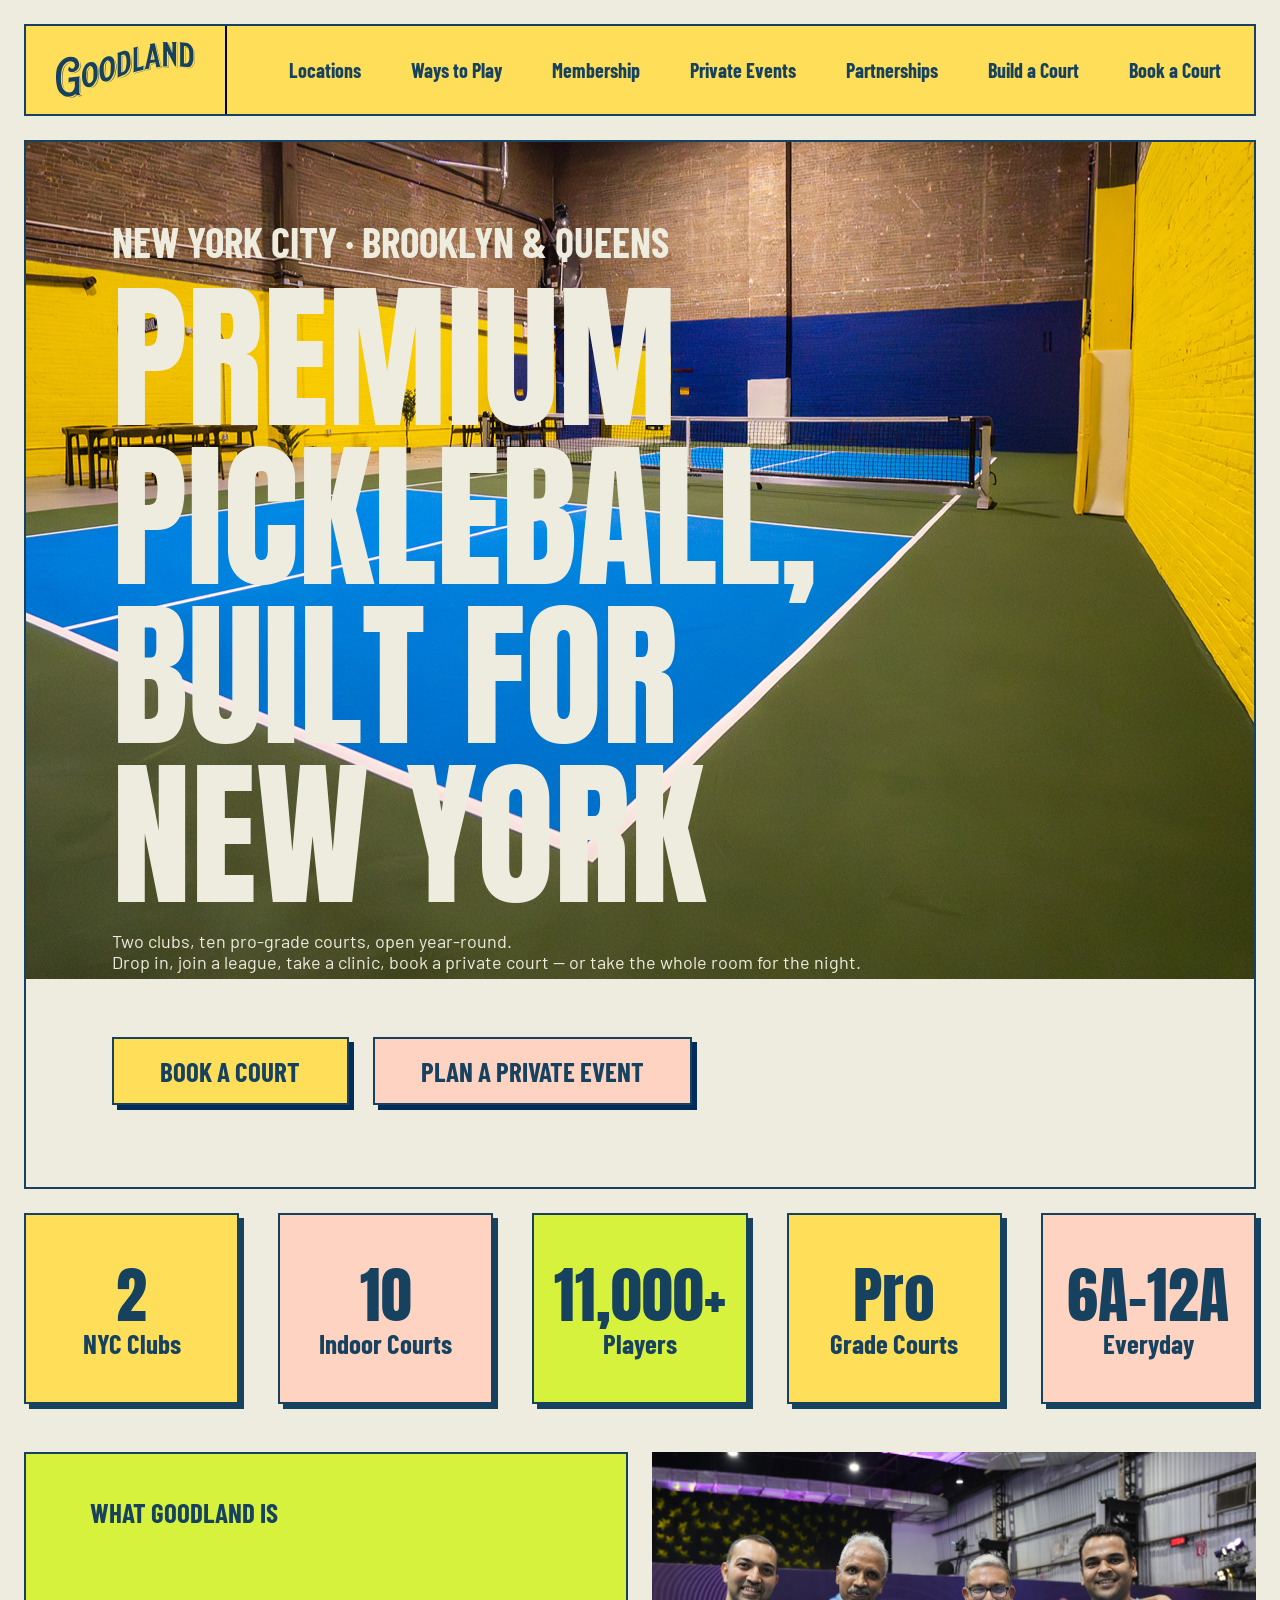
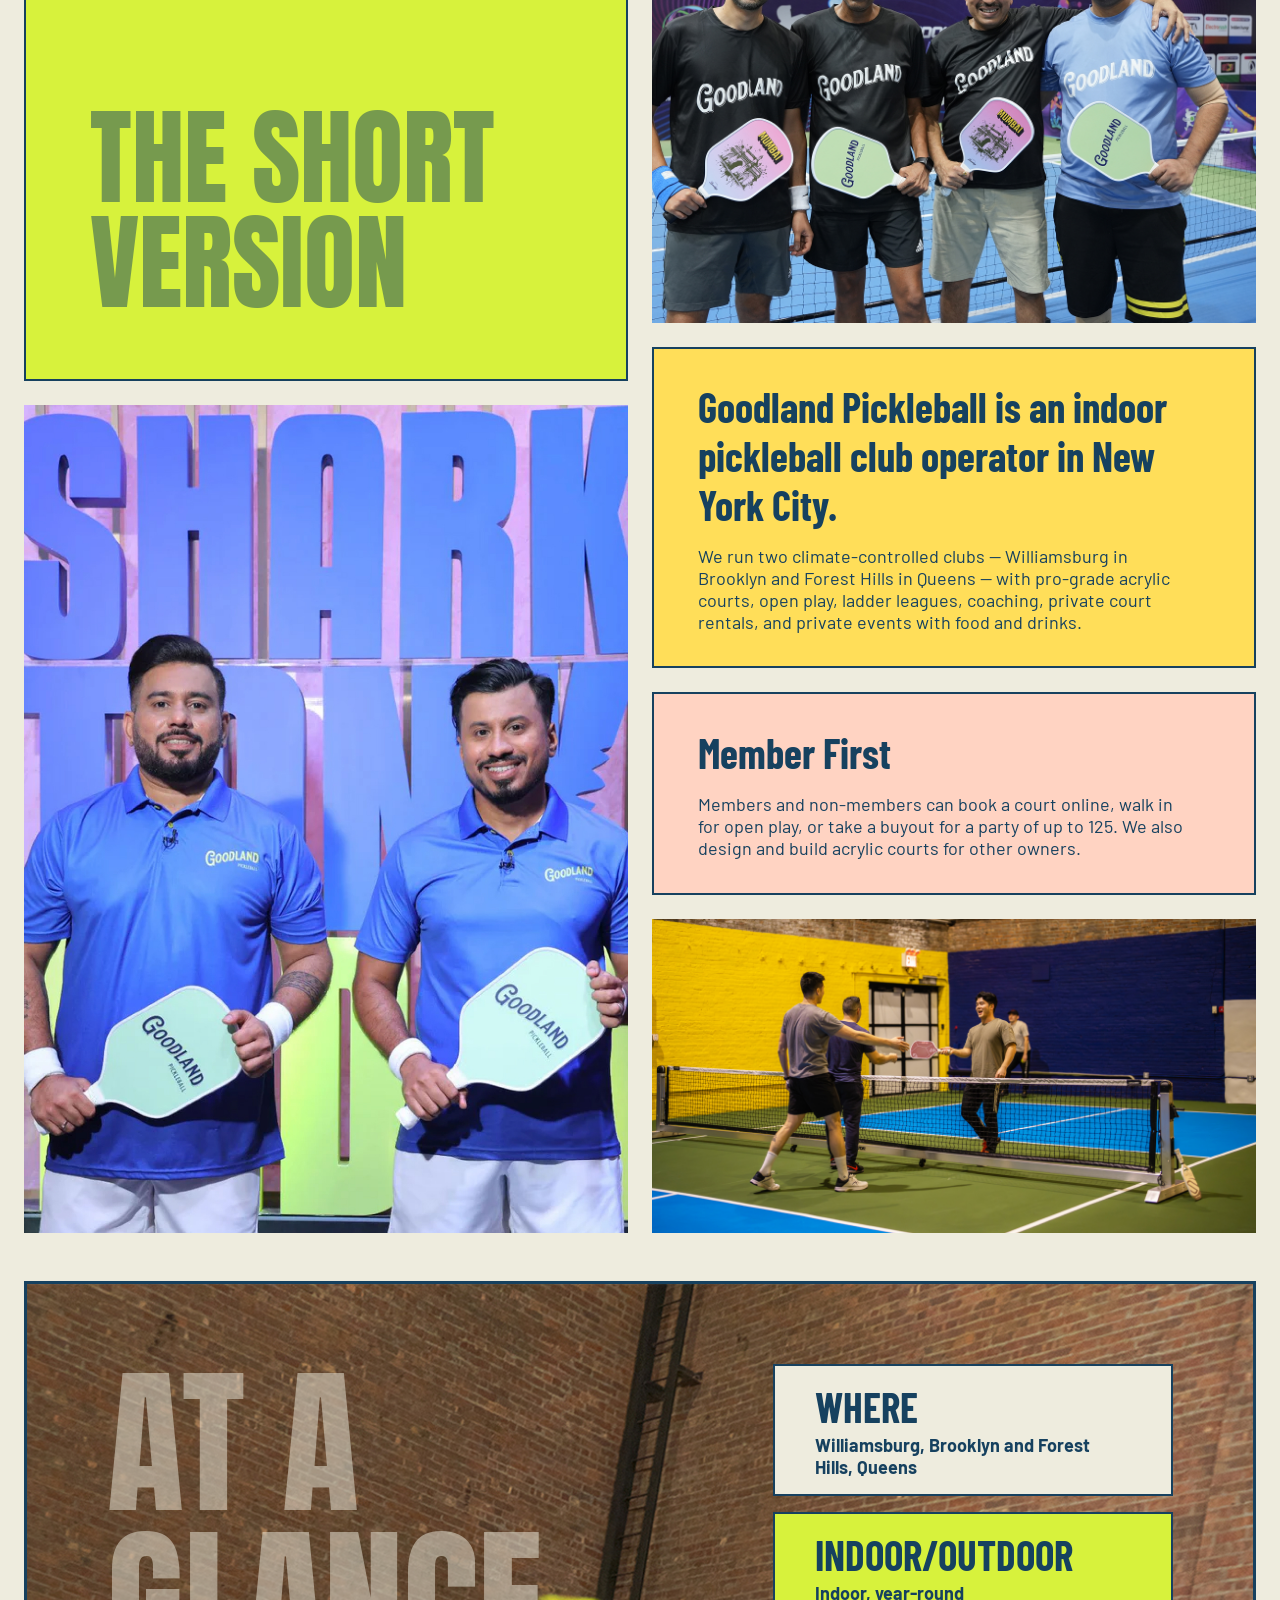
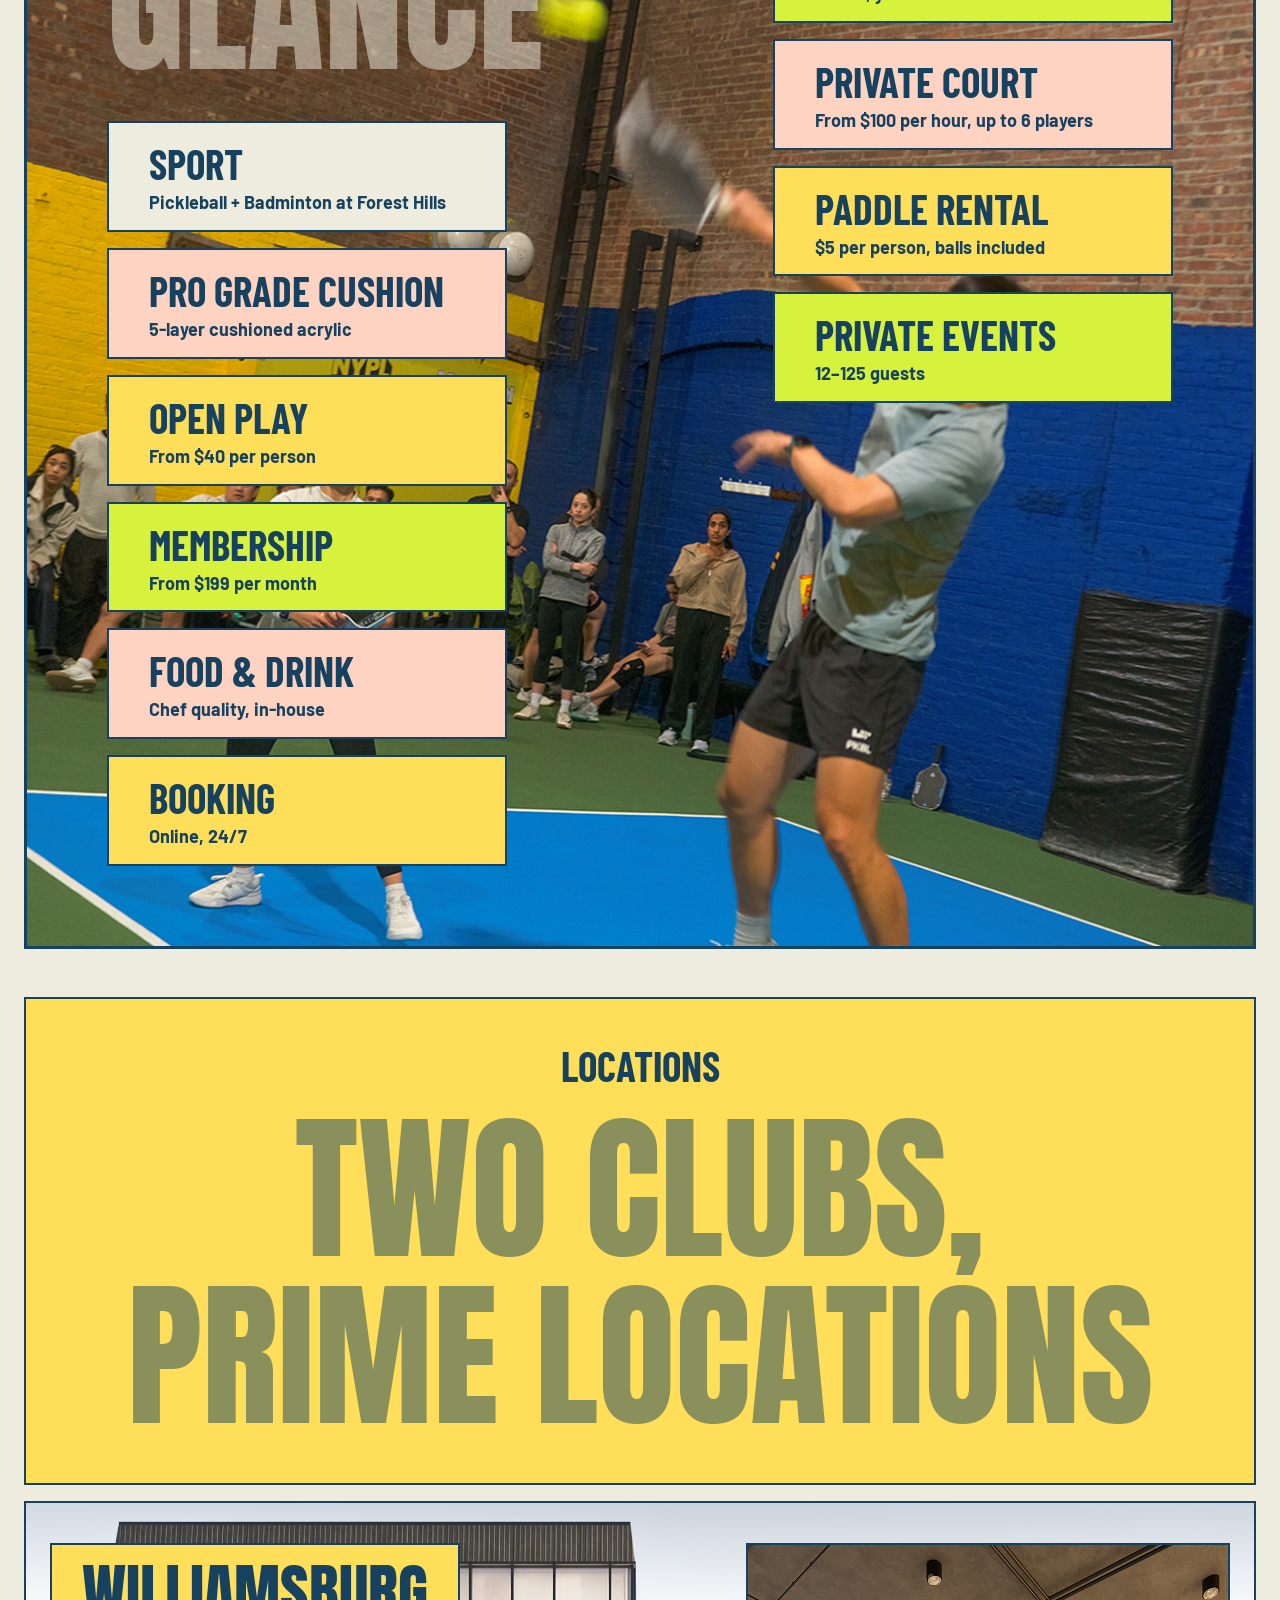
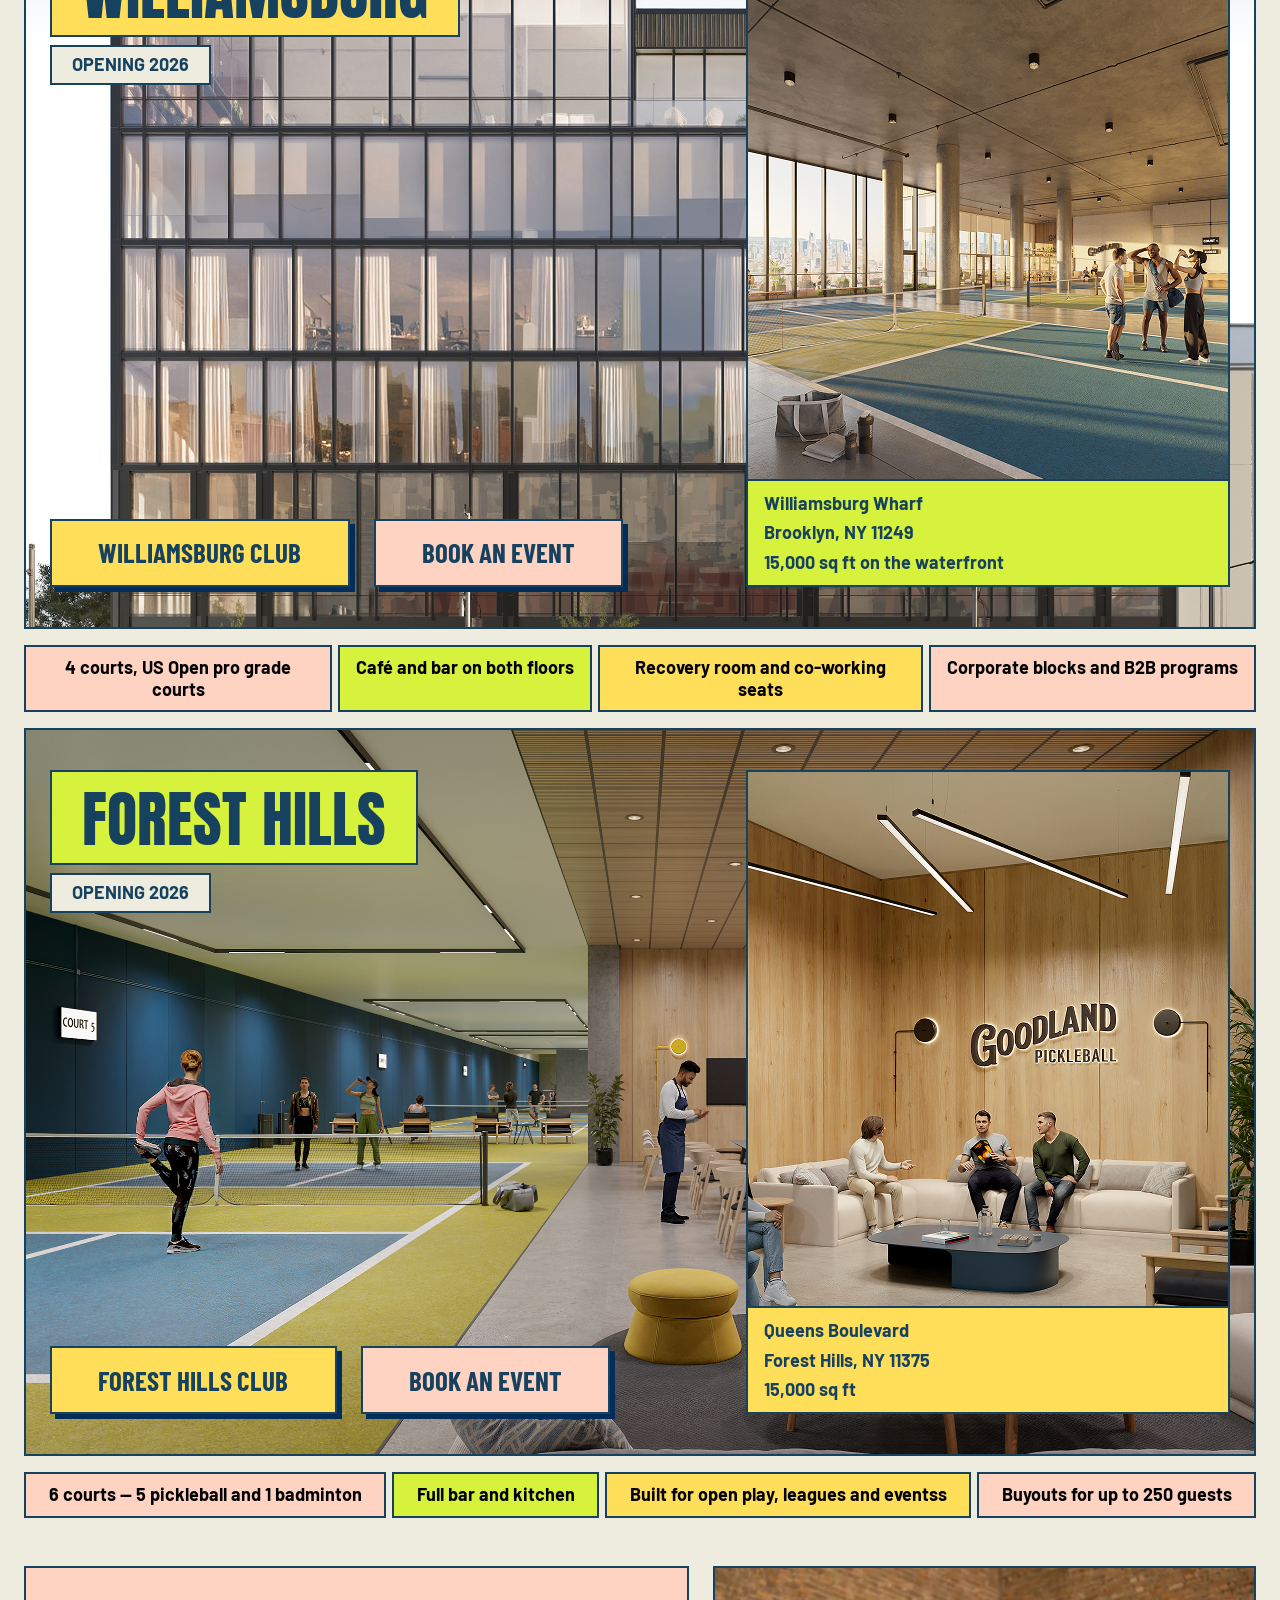
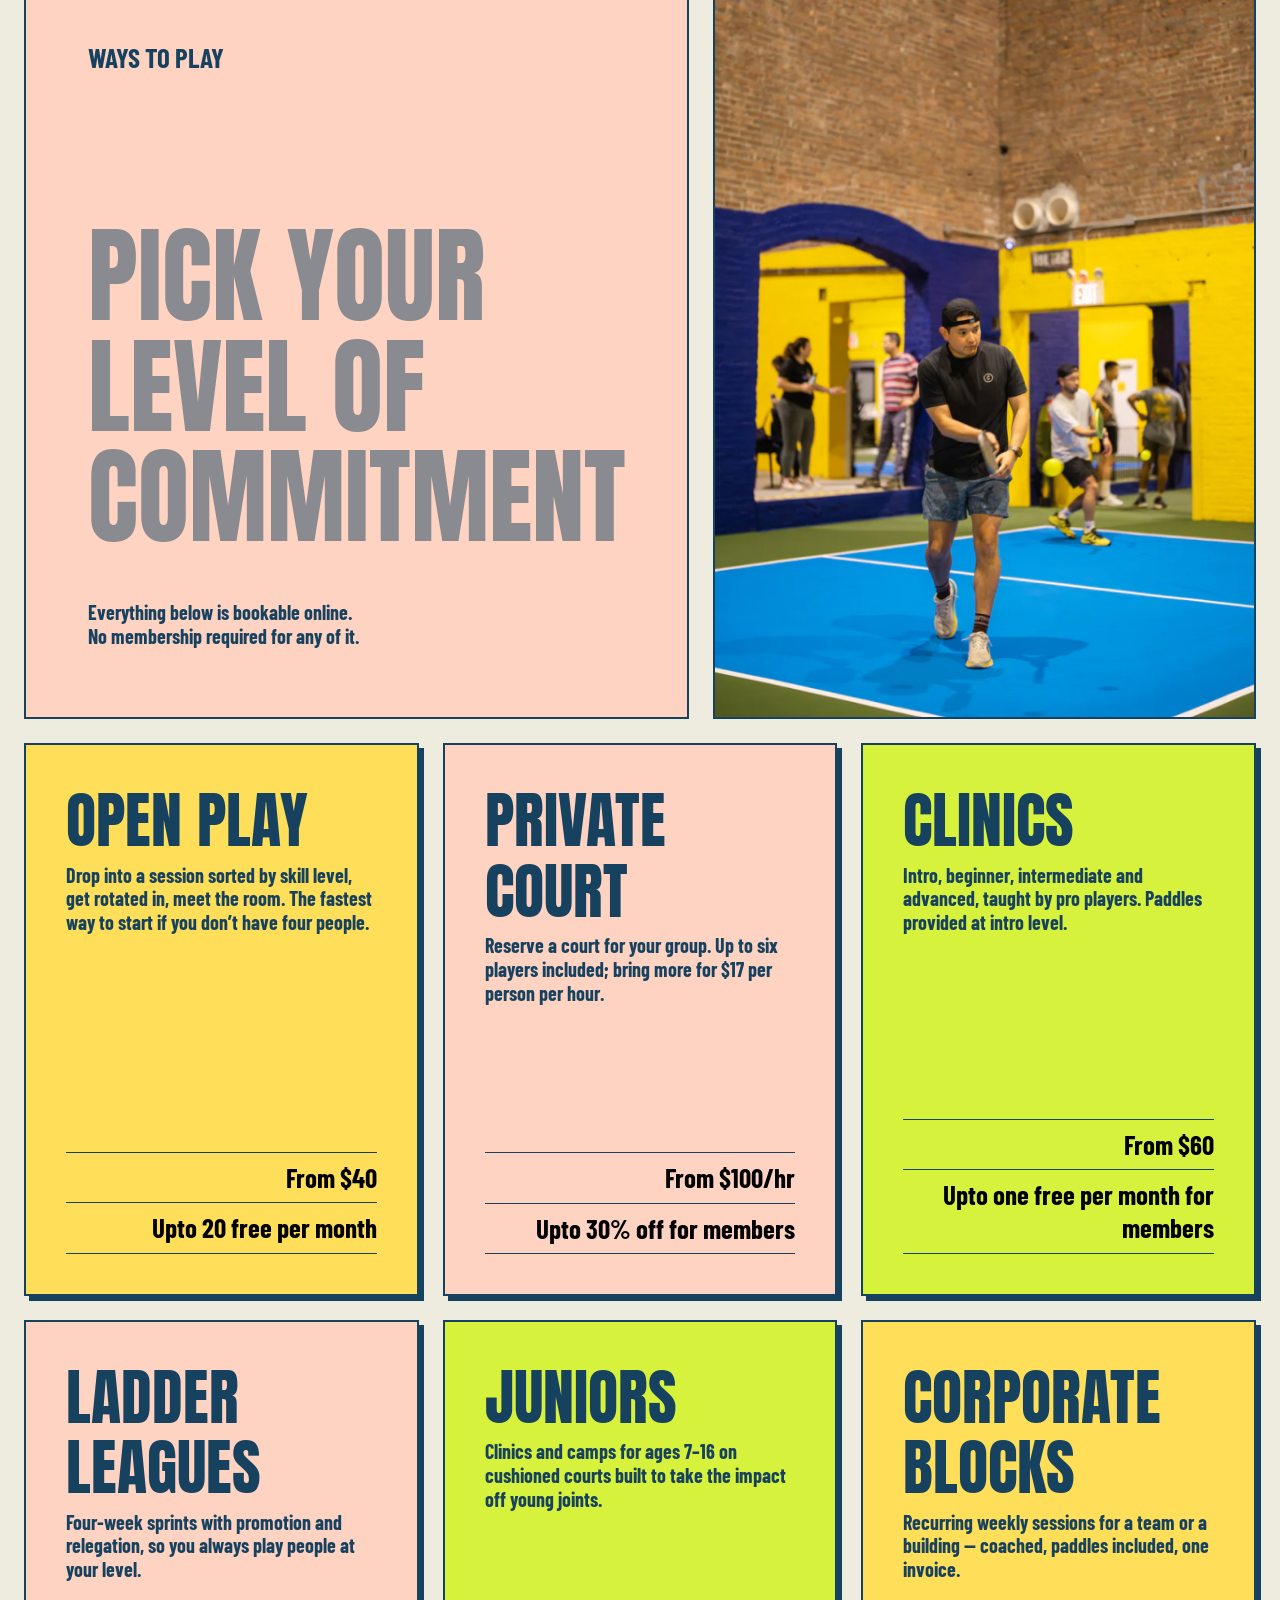
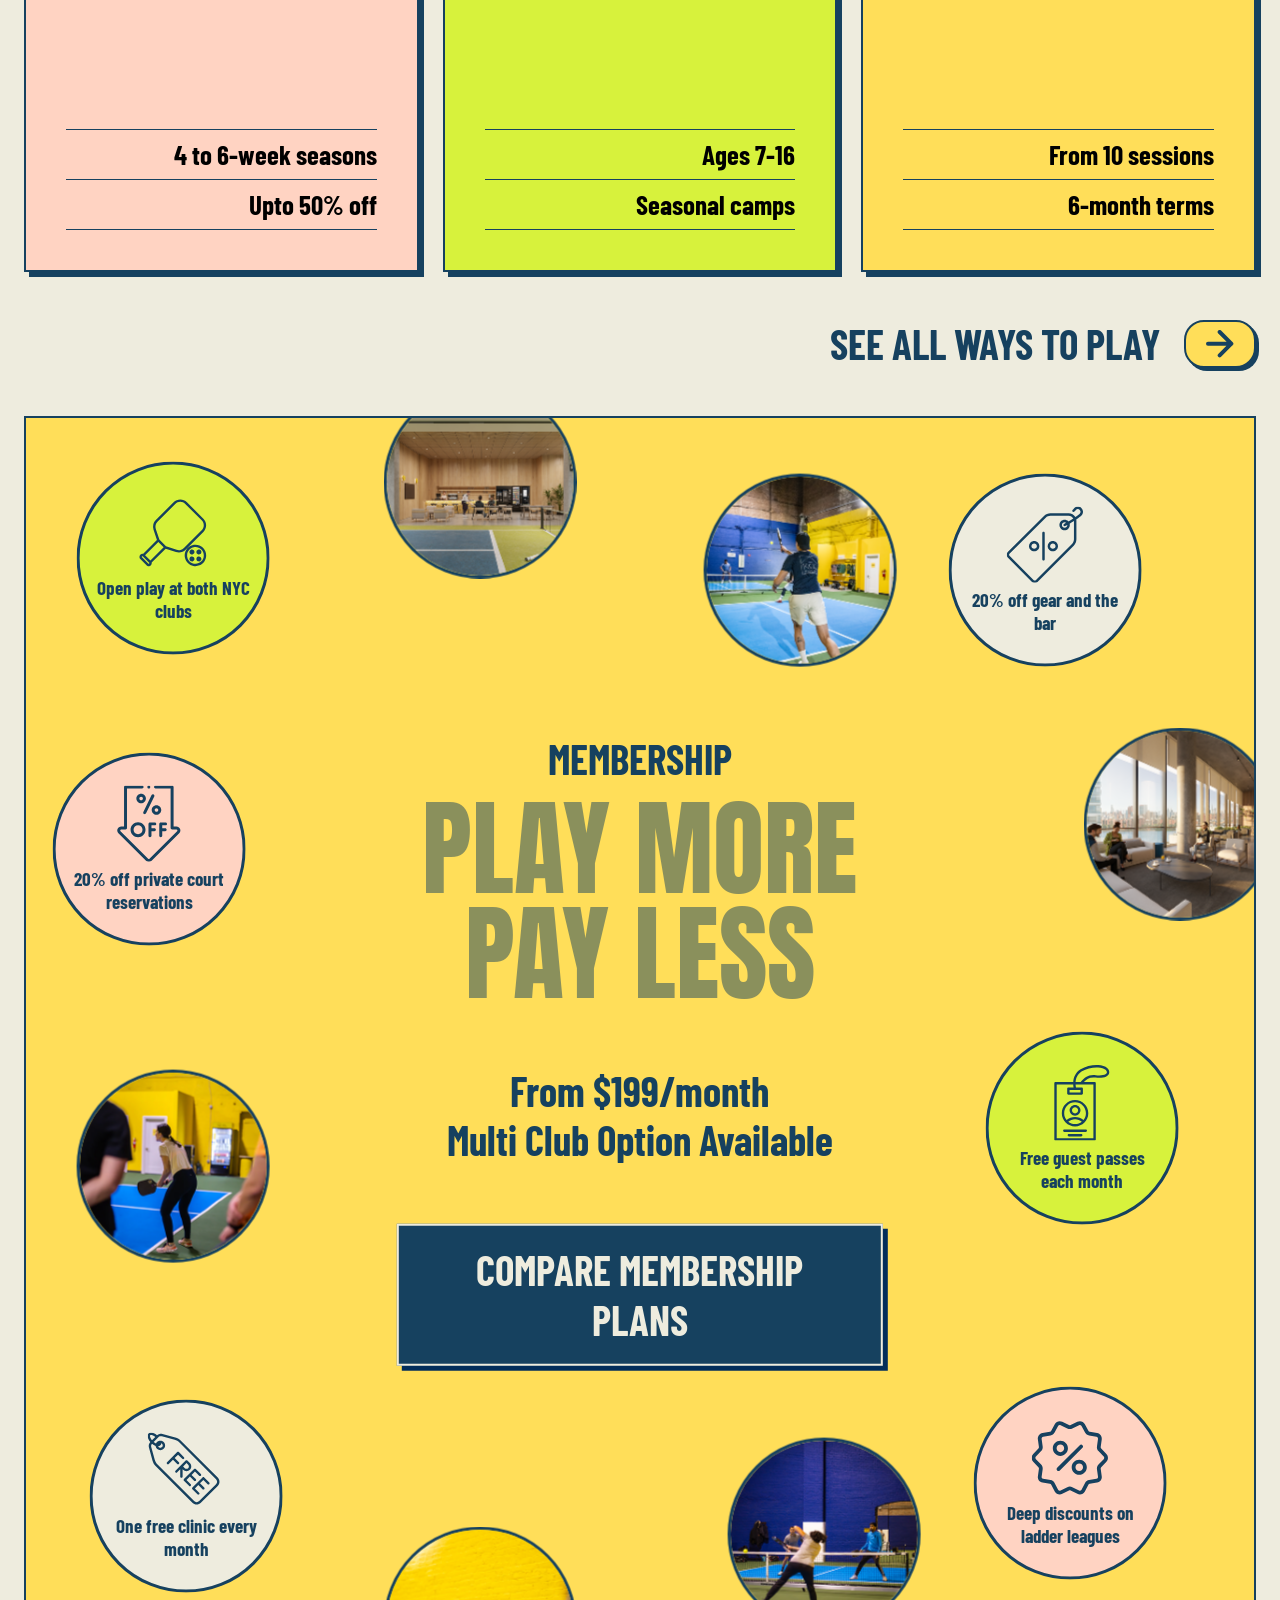
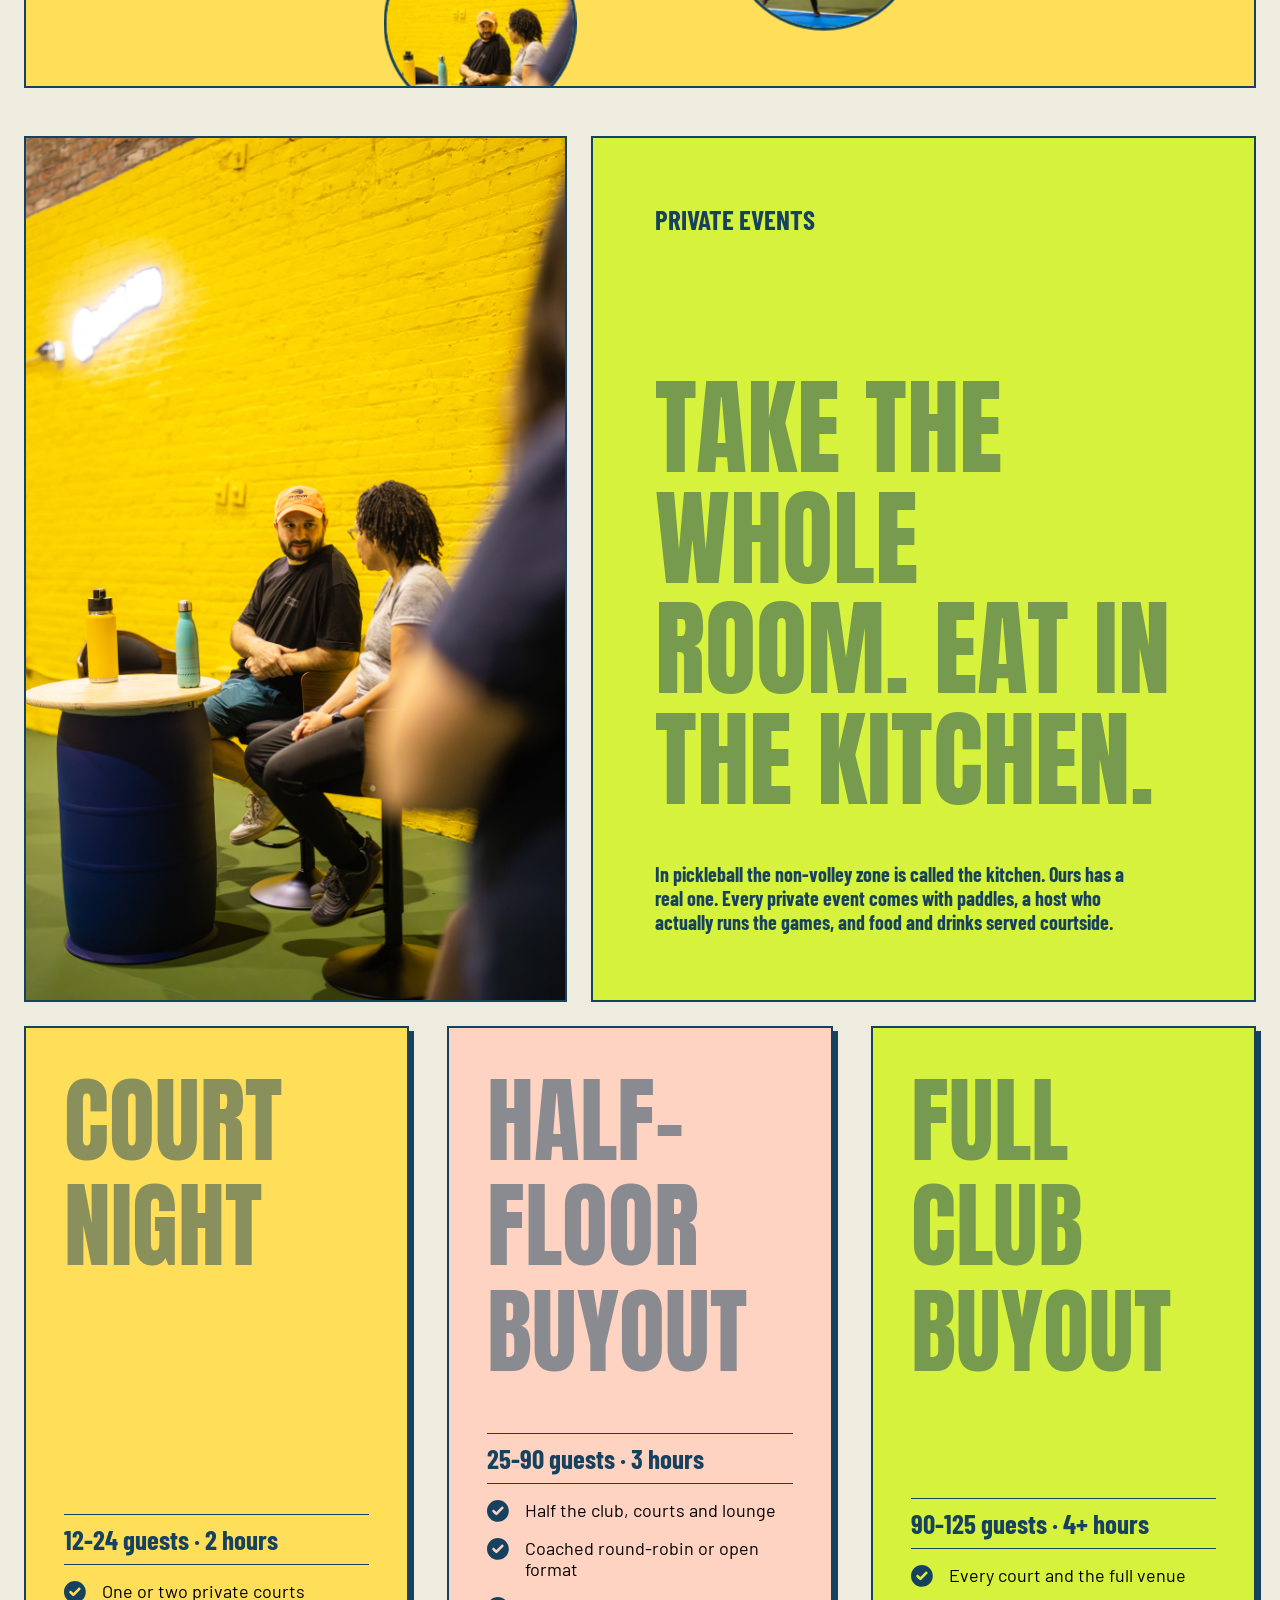
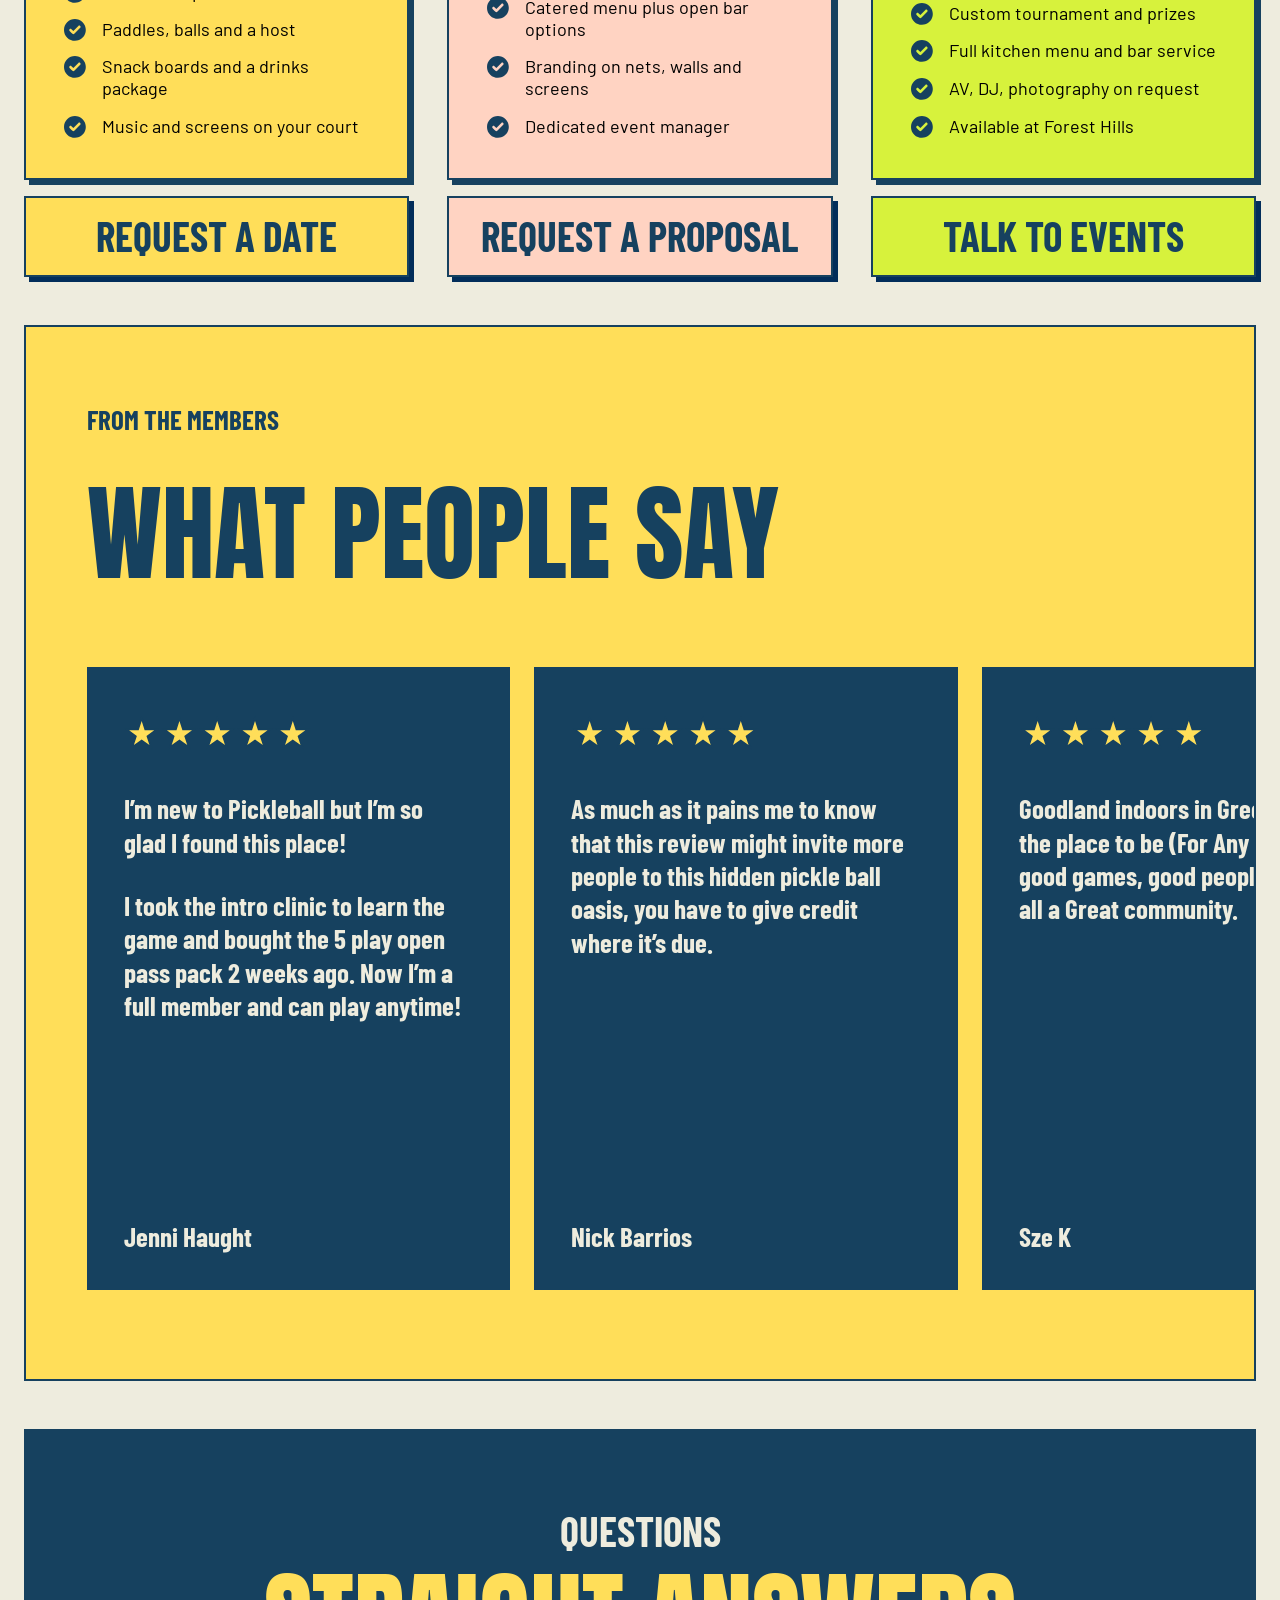
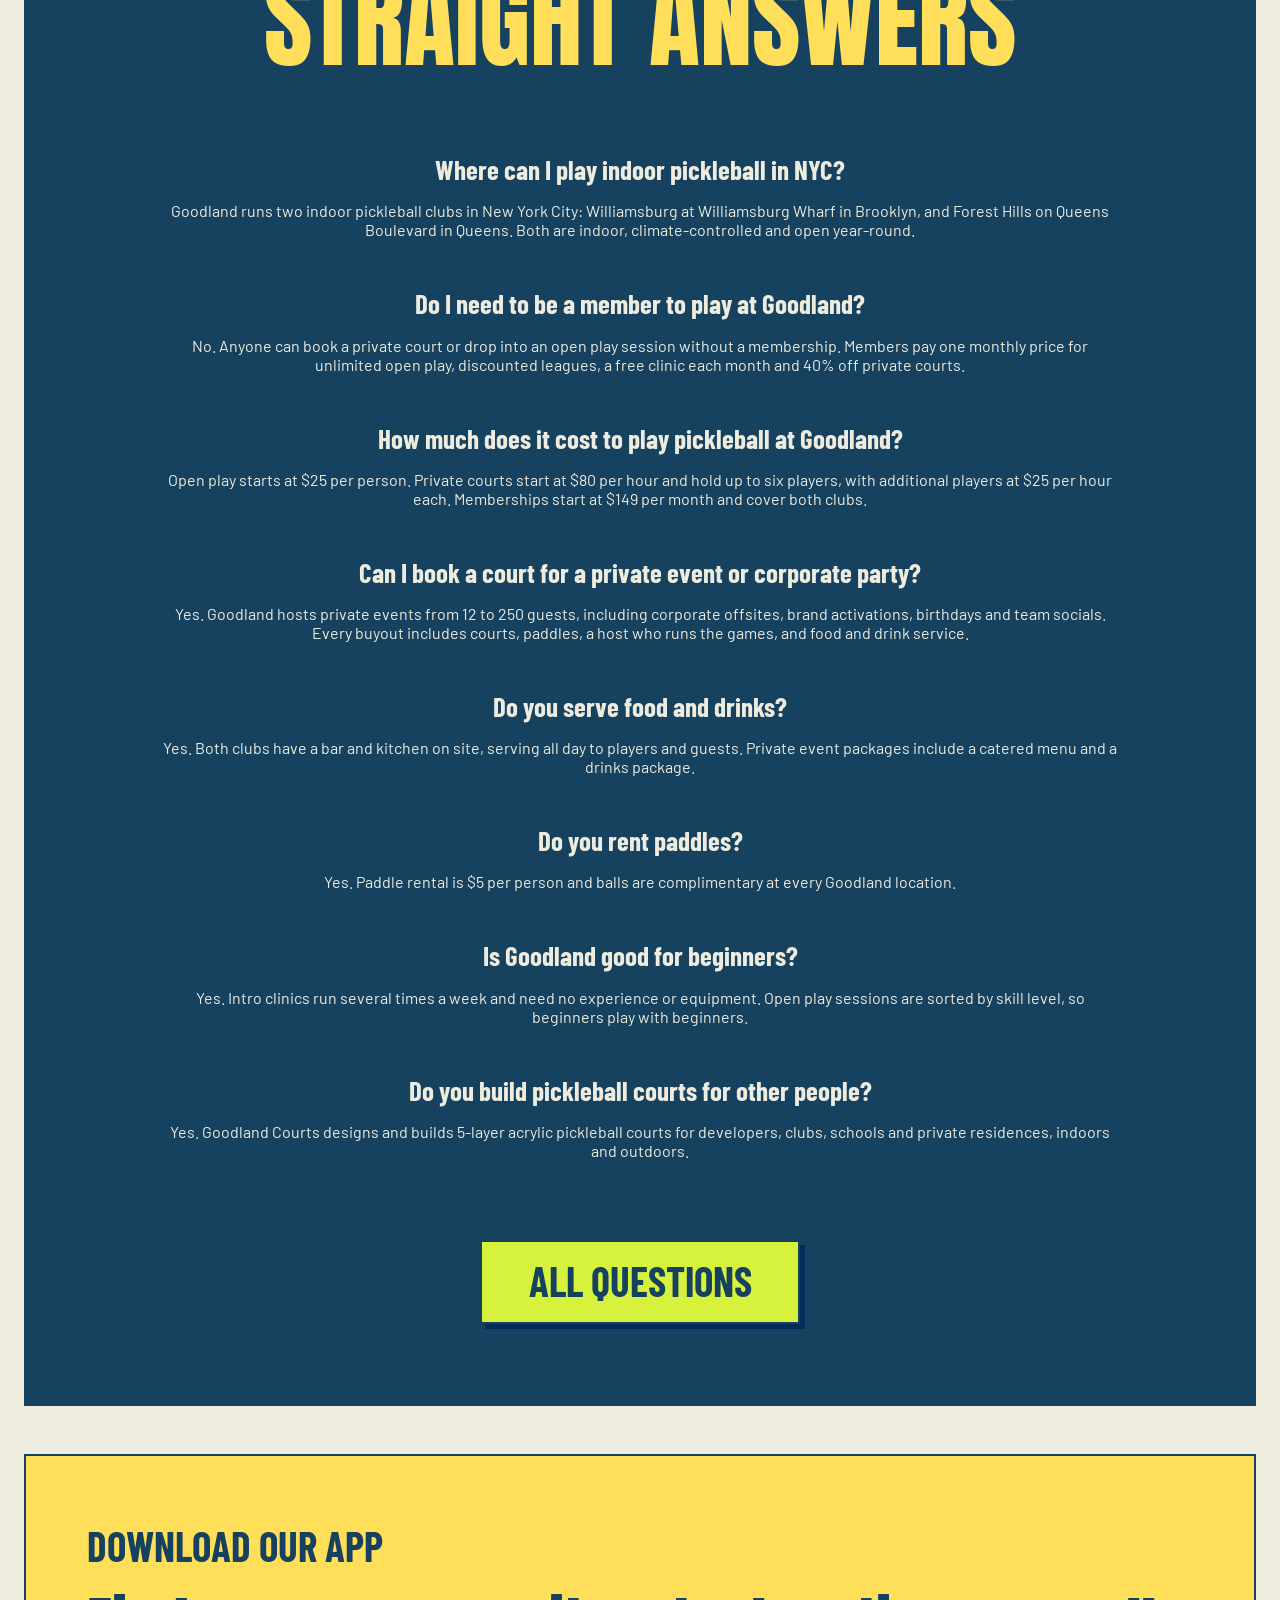
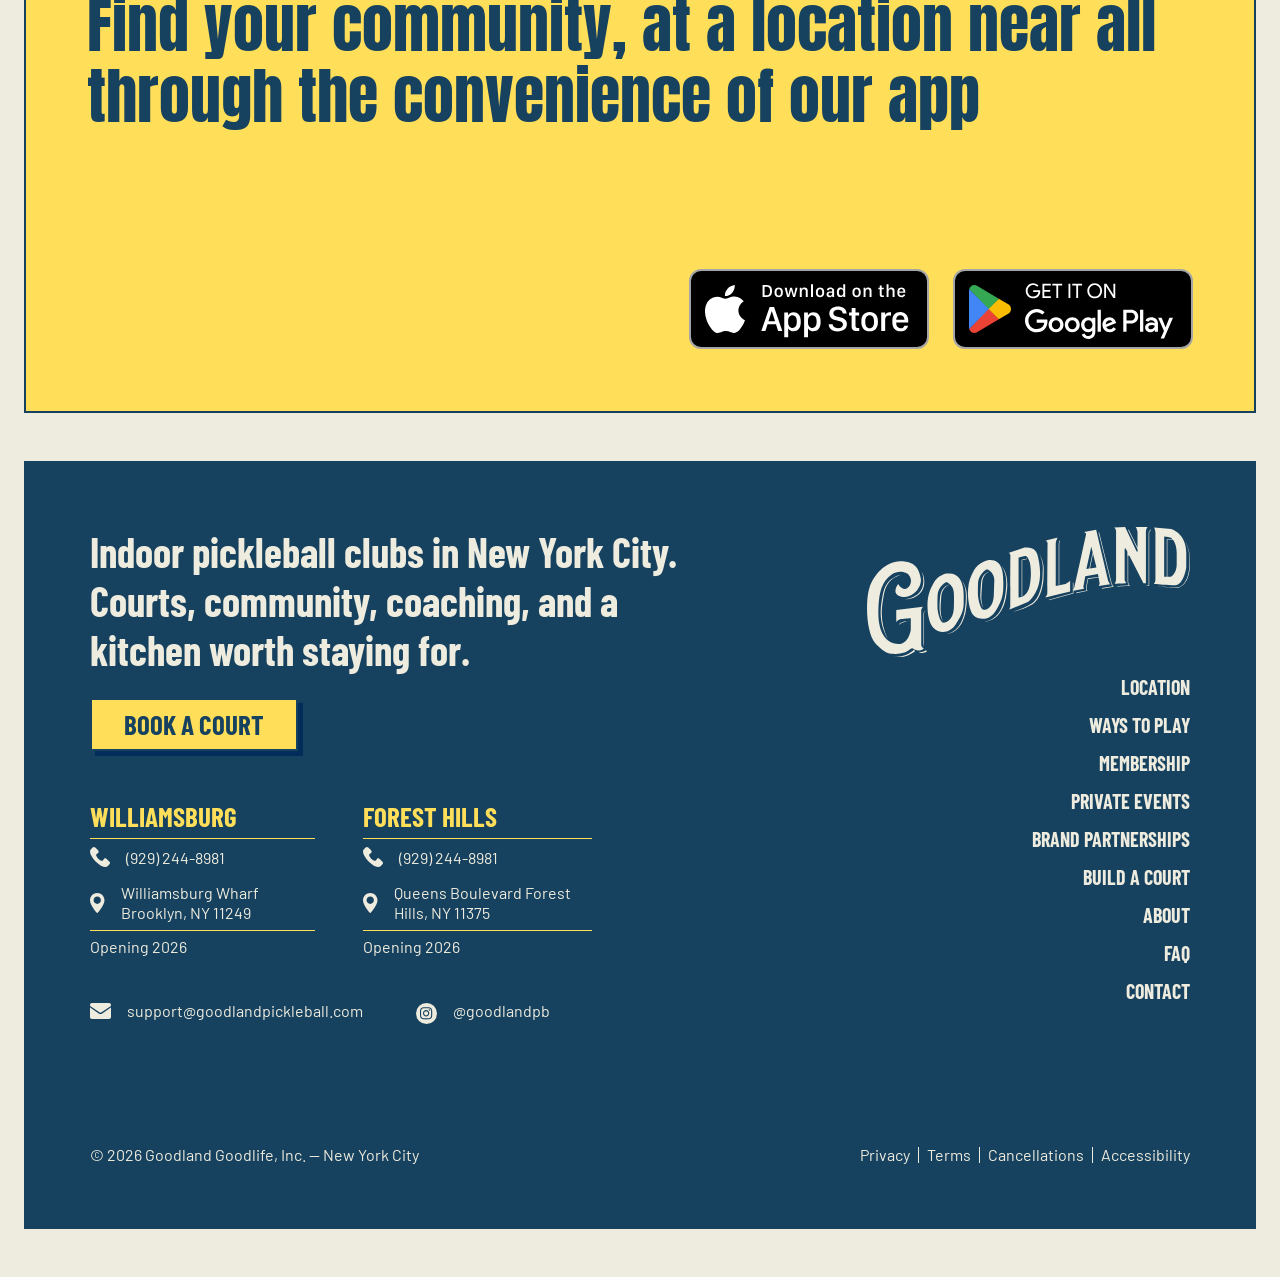
==== commit 92a158d6: "locations-banner, locations overview section added" ====
--- a/index.html
+++ b/index.html
@@ -8,7 +8,6 @@
 	<title>Goodland | Home</title>
 	<!-- css link start -->
 	<link rel="stylesheet" href="./assets/css/swiper-bundle.min.css">
-	<link rel="icon" href="./assets/images/tazaf-favicon.svg" type="image/x-icon">
 	<link rel="stylesheet" href="./assets/css/card.css">
 	<link rel="stylesheet" href="./assets/css/footer.css">
 	<link rel="stylesheet" href="./assets/css/app-section.css">
@@ -78,8 +77,8 @@
 		<section class="hero-section">
 			<div class="hero-wrapper">
 				<div class="hero-content reveal-group">
-					<p class="subtitle _h4">NEW YORK CITY · BROOKLYN & QUEENS</p>
-					<h1 class="title _h1 char-reveal">Premium Pickleball, Built for New York</h1>
+					<p class="subtitle h_4">NEW YORK CITY · BROOKLYN & QUEENS</p>
+					<h1 class="title h_1 char-reveal">Premium Pickleball, Built for New York</h1>
 					<p class="text _p">Two clubs, ten pro-grade courts, open year-round.<br>
 						Drop in, join a league, take a clinic, book a private court — or take the whole room for the night.</p>
 					<div class="hero-btns">
@@ -96,24 +95,24 @@
 			<div class="container">
 				<div class="counter-wrap reveal-group">
 					<div class="counter-card" style="background: var(--item-bg2);">
-						<h2 class="_h3 counter-number">2</h2>
-						<h5 class="_h5 counter-title">NYC Clubs</h5>
+						<h2 class="h_3 counter-number">2</h2>
+						<h5 class="h_5 counter-title">NYC Clubs</h5>
 					</div>
 					<div class="counter-card" style="background: var(--item-bg);">
-						<h2 class="_h3 counter-number">10</h2>
-						<h5 class="_h5 counter-title">Indoor Courts</h5>
+						<h2 class="h_3 counter-number">10</h2>
+						<h5 class="h_5 counter-title">Indoor Courts</h5>
 					</div>
 					<div class="counter-card" style="background: var(--item-bg3);">
-						<h2 class="_h3 counter-number">11,000+</h2>
-						<h5 class="_h5 counter-title">Players</h5>
+						<h2 class="h_3 counter-number">11,000+</h2>
+						<h5 class="h_5 counter-title">Players</h5>
 					</div>
 					<div class="counter-card" style="background: var(--item-bg2);">
-						<h2 class="_h3 counter-number">Pro</h2>
-						<h5 class="_h5 counter-title">Grade Courts</h5>
+						<h2 class="h_3 counter-number">Pro</h2>
+						<h5 class="h_5 counter-title">Grade Courts</h5>
 					</div>
 					<div class="counter-card" style="background: var(--item-bg);">
-						<h2 class="_h3 counter-number">6A-12A</h2>
-						<h5 class="_h5 counter-title">Everyday</h5>
+						<h2 class="h_3 counter-number">6A-12A</h2>
+						<h5 class="h_5 counter-title">Everyday</h5>
 					</div>
 				</div>
 			</div>
@@ -126,8 +125,8 @@
 				<div class="about-wrap reveal-group">
 					<div class="about-col about-col-left">
 						<div class="about-card about-card-label">
-							<p class="label _h5">What Goodland Is</p>
-							<h2 class="title _h2 text-reveal">The Short Version</h2>
+							<p class="label h_5">What Goodland Is</p>
+							<h2 class="title h_2 text-reveal">The Short Version</h2>
 						</div>
 						<div class="about-photo desktop about-photo-shark">
 							<img src="./assets/images/about-img1.jpg" alt="about-img1.jpg">
@@ -138,13 +137,13 @@
 							<img src="./assets/images/about-img2.jpg" alt="about-img2.jpg">
 						</div>
 						<div class="about-card about-card-text">
-							<h3 class="title _h4">Goodland Pickleball is an indoor pickleball club operator in New York City.</h3>
+							<h3 class="title h_4">Goodland Pickleball is an indoor pickleball club operator in New York City.</h3>
 							<p class="text _p">We run two climate-controlled clubs — Williamsburg in Brooklyn and Forest Hills in
 								Queens — with pro-grade acrylic courts, open play, ladder leagues, coaching, private court
 								rentals, and private events with food and drinks.</p>
 						</div>
 						<div class="about-card about-card-highlight">
-							<h3 class="title _h4">Member First</h3>
+							<h3 class="title h_4">Member First</h3>
 							<p class="text _p">Members and non-members can book a court online, walk in for open play, or take a
 								buyout for a party of up to 125. We also design and build acrylic courts for other owners.</p>
 						</div>
@@ -164,30 +163,30 @@
 		<section class="service-section">
 			<div class="service-wrapper reveal-group">
 				<div class="service-left">
-					<h2 class="service-title _h1 text-reveal">At A Glance</h2>
+					<h2 class="service-title h_1 text-reveal">At A Glance</h2>
 					<div class="service-items">
 						<div class="service-item" style="background: var(--off-white);">
-							<h3 class="title _h4">Sport</h3>
+							<h3 class="title h_4">Sport</h3>
 							<p class="text _p">Pickleball + Badminton at Forest Hills</p>
 						</div>
 						<div class="service-item" style="background: var(--item-bg);">
-							<h3 class="title _h4">Pro Grade Cushion</h3>
+							<h3 class="title h_4">Pro Grade Cushion</h3>
 							<p class="text _p">5-layer cushioned acrylic</p>
 						</div>
 						<div class="service-item" style="background: var(--item-bg2);">
-							<h3 class="title _h4">Open Play</h3>
+							<h3 class="title h_4">Open Play</h3>
 							<p class="text _p">From $40 per person</p>
 						</div>
 						<div class="service-item" style="background: var(--item-bg3);">
-							<h3 class="title _h4">Membership</h3>
+							<h3 class="title h_4">Membership</h3>
 							<p class="text _p">From $199 per month</p>
 						</div>
 						<div class="service-item" style="background: var(--item-bg);">
-							<h3 class="title _h4">Food & Drink</h3>
+							<h3 class="title h_4">Food & Drink</h3>
 							<p class="text _p">Chef quality, in-house</p>
 						</div>
 						<div class="service-item" style="background: var(--item-bg2);">
-							<h3 class="title _h4">Booking</h3>
+							<h3 class="title h_4">Booking</h3>
 							<p class="text _p">Online, 24/7</p>
 						</div>
 					</div>
@@ -195,23 +194,23 @@
 				<div class="service-right">
 					<div class="service-items">
 						<div class="service-item" style="background: var(--off-white);">
-							<h3 class="title _h4">WHERE</h3>
+							<h3 class="title h_4">WHERE</h3>
 							<p class="text _p">Williamsburg, Brooklyn and Forest Hills, Queens</p>
 						</div>
 						<div class="service-item" style="background: var(--item-bg3);">
-							<h3 class="title _h4">INDOOR/OUTDOOR</h3>
+							<h3 class="title h_4">INDOOR/OUTDOOR</h3>
 							<p class="text _p">Indoor, year-round</p>
 						</div>
 						<div class="service-item" style="background: var(--item-bg);">
-							<h3 class="title _h4">PRIVATE COURT</h3>
+							<h3 class="title h_4">PRIVATE COURT</h3>
 							<p class="text _p">From $100 per hour, up to 6 players</p>
 						</div>
 						<div class="service-item" style="background: var(--item-bg2);">
-							<h3 class="title _h4">PADDLE RENTAL</h3>
+							<h3 class="title h_4">PADDLE RENTAL</h3>
 							<p class="text _p">$5 per person, balls included</p>
 						</div>
 						<div class="service-item" style="background: var(--item-bg3);">
-							<h3 class="title _h4">PRIVATE EVENTS</h3>
+							<h3 class="title h_4">PRIVATE EVENTS</h3>
 							<p class="text _p">12–125 guests</p>
 						</div>
 					</div>
@@ -224,8 +223,8 @@
 		<section class="section location-section">
 			<div class="location-wrap reveal-group">
 				<div class="location-heading-box">
-					<p class="subtitle _h4">LOCATIONS</p>
-					<h2 class="title _h1 text-reveal">TWO CLUBS,</br>
+					<p class="subtitle h_4">LOCATIONS</p>
+					<h2 class="title h_1 text-reveal">TWO CLUBS,</br>
 						PRIME LOCATIONS </h2>
 				</div>
 				<div class="location-item location-item1">
@@ -233,8 +232,8 @@
 						<img src="./assets/images/location-item-content-img1.jpg" alt="location-item-content-img1.jpg"
 							class="location-item-content-img">
 						<div class="content-top">
-							<h2 class="badge-big _h3" style="background: var(--item-bg2);">WILLIAMSBURG</h2>
-							<h3 class="badge-small _h6">OPENING 2026</h3>
+							<h2 class="badge-big h_3" style="background: var(--item-bg2);">WILLIAMSBURG</h2>
+							<h3 class="badge-small h_6">OPENING 2026</h3>
 						</div>
 						<div class="content-btm">
 							<a href="#!" class="btn btn-primary">WILLIAMSBURG CLUB</a>
@@ -267,8 +266,8 @@
 						<img src="./assets/images/location-item-content-img2.jpg" alt="location-item-content-img2.jpg"
 							class="location-item-content-img">
 						<div class="content-top">
-							<h2 class="badge-big _h3" style="background: var(--item-bg3);">FOREST HILLS</h2>
-							<h3 class="badge-small _h6">OPENING 2026</h3>
+							<h2 class="badge-big h_3" style="background: var(--item-bg3);">FOREST HILLS</h2>
+							<h3 class="badge-small h_6">OPENING 2026</h3>
 						</div>
 						<div class="content-btm">
 							<a href="#!" class="btn btn-primary">FOREST HILLS CLUB</a>
@@ -306,10 +305,10 @@
 				<div class="ways-top reveal-group">
 					<div class="ways-intro" style="background: var(--item-bg);">
 						<div class="ways-intro-top">
-							<p class="subtitle _h5">Ways To Play</p>
+							<p class="subtitle h_5">Ways To Play</p>
 						</div>
 						<div class="ways-intro-btm">
-							<h2 class="title _h2 text-reveal">Pick Your Level of Commitment</h2>
+							<h2 class="title h_2 text-reveal">Pick Your Level of Commitment</h2>
 							<p class="text _p">Everything below is bookable online. No membership required for any of it.</p>
 						</div>
 					</div>
@@ -320,85 +319,85 @@
 				<div class="ways-grid reveal-group">
 					<div class="ways-card" style="background: var(--item-bg2);">
 						<div class="ways-card-header">
-							<h3 class="title _h3">Open Play</h3>
+							<h3 class="title h_3">Open Play</h3>
 							<p class="text _p">Drop into a session sorted by skill level, get rotated in, meet the room. The fastest
 								way
 								to start if you don’t have four people.</p>
 						</div>
 						<div class="ways-card-footer">
 							<ul class="ways-list">
-								<li class="_h5">From $40</li>
-								<li class="_h5">Upto 20 free per month</li>
+								<li class="h_5">From $40</li>
+								<li class="h_5">Upto 20 free per month</li>
 							</ul>
 						</div>
 					</div>
 					<div class="ways-card" style="background: var(--item-bg);">
 						<div class="ways-card-header">
-							<h3 class="title _h3">PRIVATE COURT</h3>
+							<h3 class="title h_3">PRIVATE COURT</h3>
 							<p class="text _p">Reserve a court for your group. Up to six players included; bring more for $17 per
 								person per hour.</p>
 						</div>
 						<div class="ways-card-footer">
 							<ul class="ways-list">
-								<li class="_h5">From $100/hr</li>
-								<li class="_h5">Upto 30% off for members</li>
+								<li class="h_5">From $100/hr</li>
+								<li class="h_5">Upto 30% off for members</li>
 							</ul>
 						</div>
 					</div>
 					<div class="ways-card" style="background: var(--item-bg3);">
 						<div class="ways-card-header">
-							<h3 class="title _h3">CLINICS</h3>
+							<h3 class="title h_3">CLINICS</h3>
 							<p class="text _p">Intro, beginner, intermediate and advanced, taught by pro players. Paddles provided at
 								intro level.</p>
 						</div>
 						<div class="ways-card-footer">
 							<ul class="ways-list">
-								<li class="_h5">From $60</li>
-								<li class="_h5">Upto one free per month for members</li>
+								<li class="h_5">From $60</li>
+								<li class="h_5">Upto one free per month for members</li>
 							</ul>
 						</div>
 					</div>
 					<div class="ways-card" style="background: var(--item-bg);">
 						<div class="ways-card-header">
-							<h3 class="title _h3">LADDER LEAGUES</h3>
+							<h3 class="title h_3">LADDER LEAGUES</h3>
 							<p class="text _p">Four-week sprints with promotion and relegation, so you always play people at your
 								level.</p>
 						</div>
 						<div class="ways-card-footer">
 							<ul class="ways-list">
-								<li class="_h5">4 to 6-week seasons</li>
-								<li class="_h5">Upto 50% off</li>
+								<li class="h_5">4 to 6-week seasons</li>
+								<li class="h_5">Upto 50% off</li>
 							</ul>
 						</div>
 					</div>
 					<div class="ways-card" style="background: var(--item-bg3);">
 						<div class="ways-card-header">
-							<h3 class="title _h3">JUNIORS</h3>
+							<h3 class="title h_3">JUNIORS</h3>
 							<p class="text _p">Clinics and camps for ages 7–16 on cushioned courts built to take the impact off young
 								joints.</p>
 						</div>
 						<div class="ways-card-footer">
 							<ul class="ways-list">
-								<li class="_h5">Ages 7-16</li>
-								<li class="_h5">Seasonal camps</li>
+								<li class="h_5">Ages 7-16</li>
+								<li class="h_5">Seasonal camps</li>
 							</ul>
 						</div>
 					</div>
 					<div class="ways-card" style="background: var(--item-bg2);">
 						<div class="ways-card-header">
-							<h3 class="title _h3">CORPORATE BLOCKS</h3>
+							<h3 class="title h_3">CORPORATE BLOCKS</h3>
 							<p class="text _p">Recurring weekly sessions for a team or a building — coached, paddles included, one
 								invoice.</p>
 						</div>
 						<div class="ways-card-footer">
 							<ul class="ways-list">
-								<li class="_h5">From 10 sessions</li>
-								<li class="_h5">6-month terms</li>
+								<li class="h_5">From 10 sessions</li>
+								<li class="h_5">6-month terms</li>
 							</ul>
 						</div>
 					</div>
 				</div>
-				<a href="#!" class="ways-link _h4">
+				<a href="#!" class="ways-link h_4">
 					See All Ways To Play
 					<span class="icon">
 						<svg width="28" height="28" viewBox="0 0 28 28" fill="none" xmlns="http://www.w3.org/2000/svg">
@@ -415,11 +414,11 @@
 		<section class="membership-section">
 			<div class="membership-wrap">
 				<div class="membership-center">
-					<p class="subtitle _h4">Membership</p>
-					<h2 class="title _h2 text-reveal">Play More<br>Pay Less</h2>
+					<p class="subtitle h_4">Membership</p>
+					<h2 class="title h_2 text-reveal">Play More<br>Pay Less</h2>
 					<div class="price">
-						<p class="text _h4">From $199/month</p>
-						<p class="text _h4">Multi Club Option Available</p>
+						<p class="text h_4">From $199/month</p>
+						<p class="text h_4">Multi Club Option Available</p>
 					</div>
 					<a href="#!" class="btn btn-primary">Compare Membership Plans</a>
 				</div>
@@ -651,10 +650,10 @@
 					</div>
 					<div class="events-intro" style="background: var(--item-bg3);">
 						<div class="events-intro-top">
-							<p class="subtitle _h5">PRIVATE EVENTS</p>
+							<p class="subtitle h_5">PRIVATE EVENTS</p>
 						</div>
 						<div class="events-intro-btm">
-							<h2 class="title _h2 text-reveal">TAKE THE WHOLE ROOM. EAT IN THE KITCHEN.</h2>
+							<h2 class="title h_2 text-reveal">TAKE THE WHOLE ROOM. EAT IN THE KITCHEN.</h2>
 							<p class="text _p">In pickleball the non-volley zone is called the kitchen. Ours has a real one. Every
 								private event comes with paddles, a host who actually runs the games, and food and drinks served
 								courtside.</p>
@@ -668,7 +667,7 @@
 								<h3 class="title text-reveal">COURT NIGHT</h3>
 							</div>
 							<div class="events-card-footer">
-								<h4 class="events-list-title _h5">12-24 guests · 2 hours</h4>
+								<h4 class="events-list-title h_5">12-24 guests · 2 hours</h4>
 								<ul class="events-lists">
 									<li class="_p">One or two private courts</li>
 									<li class="_p">Paddles, balls and a host</li>
@@ -687,7 +686,7 @@
 								<h3 class="title text-reveal">HALF-FLOOR BUYOUT</h3>
 							</div>
 							<div class="events-card-footer">
-								<h4 class="events-list-title _h5">25-90 guests · 3 hours</h4>
+								<h4 class="events-list-title h_5">25-90 guests · 3 hours</h4>
 								<ul class="events-lists">
 									<li class="_p">Half the club, courts and lounge</li>
 									<li class="_p">Coached round-robin or open format</li>
@@ -707,7 +706,7 @@
 								<h3 class="title text-reveal">FULL CLUB BUYOUT</h3>
 							</div>
 							<div class="events-card-footer">
-								<h4 class="events-list-title _h5">90-125 guests · 4+ hours</h4>
+								<h4 class="events-list-title h_5">90-125 guests · 4+ hours</h4>
 								<ul class="events-lists">
 									<li class="_p">Every court and the full venue</li>
 									<li class="_p">Custom tournament and prizes</li>
@@ -729,8 +728,8 @@
 		<!-- testimonial-section start -->
 		<section class="section testimonial-section">
 			<div class="testimonial-section-header reveal-group">
-				<p class="_h5 subtitle">FROM THE MEMBERS</p>
-				<h2 class="_h2 title">WHAT PEOPLE SAY</h2>
+				<p class="h_5 subtitle">FROM THE MEMBERS</p>
+				<h2 class="h_2 title">WHAT PEOPLE SAY</h2>
 			</div>
 			<div class="swiper testimonial-slider reveal-group">
 				<div class="swiper-wrapper">
@@ -757,12 +756,12 @@
 									</svg>
 								</span>
 								<div class="content">
-									<p class="_h5 text">Goodland indoors in Greenpoint is the place to be (For Any Level) for good games,
+									<p class="h_5 text">Goodland indoors in Greenpoint is the place to be (For Any Level) for good games,
 										good people and over all a Great community.</p>
 								</div>
 							</div>
 							<div class="testimonial-card-footer">
-								<p class="testimonial-author _h5">Sze K</p>
+								<p class="testimonial-author h_5">Sze K</p>
 							</div>
 						</div>
 					</div>
@@ -789,13 +788,13 @@
 									</svg>
 								</span>
 								<div class="content">
-									<p class="_h5 text">I’m new to Pickleball but I’m so glad I found this place!</p>
-									<p class="_h5 text">I took the intro clinic to learn the game and bought the 5 play open pass pack 2
+									<p class="h_5 text">I’m new to Pickleball but I’m so glad I found this place!</p>
+									<p class="h_5 text">I took the intro clinic to learn the game and bought the 5 play open pass pack 2
 										weeks ago. Now I’m a full member and can play anytime!</p>
 								</div>
 							</div>
 							<div class="testimonial-card-footer">
-								<p class="testimonial-author _h5">Jenni Haught</p>
+								<p class="testimonial-author h_5">Jenni Haught</p>
 							</div>
 						</div>
 					</div>
@@ -822,12 +821,12 @@
 									</svg>
 								</span>
 								<div class="content">
-									<p class="_h5 text">As much as it pains me to know that this review might invite more people to this
+									<p class="h_5 text">As much as it pains me to know that this review might invite more people to this
 										hidden pickle ball oasis, you have to give credit where it’s due.</p>
 								</div>
 							</div>
 							<div class="testimonial-card-footer">
-								<p class="testimonial-author _h5">Nick Barrios</p>
+								<p class="testimonial-author h_5">Nick Barrios</p>
 							</div>
 						</div>
 					</div>
@@ -854,12 +853,12 @@
 									</svg>
 								</span>
 								<div class="content">
-									<p class="_h5 text">Goodland indoors in Greenpoint is the place to be (For Any Level) for good games,
+									<p class="h_5 text">Goodland indoors in Greenpoint is the place to be (For Any Level) for good games,
 										good people and over all a Great community.</p>
 								</div>
 							</div>
 							<div class="testimonial-card-footer">
-								<p class="testimonial-author _h5">Sze K</p>
+								<p class="testimonial-author h_5">Sze K</p>
 							</div>
 						</div>
 					</div>
@@ -886,13 +885,13 @@
 									</svg>
 								</span>
 								<div class="content">
-									<p class="_h5 text">I’m new to Pickleball but I’m so glad I found this place!</p>
-									<p class="_h5 text">I took the intro clinic to learn the game and bought the 5 play open pass pack 2
+									<p class="h_5 text">I’m new to Pickleball but I’m so glad I found this place!</p>
+									<p class="h_5 text">I took the intro clinic to learn the game and bought the 5 play open pass pack 2
 										weeks ago. Now I’m a full member and can play anytime!</p>
 								</div>
 							</div>
 							<div class="testimonial-card-footer">
-								<p class="testimonial-author _h5">Jenni Haught</p>
+								<p class="testimonial-author h_5">Jenni Haught</p>
 							</div>
 						</div>
 					</div>
@@ -919,12 +918,12 @@
 									</svg>
 								</span>
 								<div class="content">
-									<p class="_h5 text">As much as it pains me to know that this review might invite more people to this
+									<p class="h_5 text">As much as it pains me to know that this review might invite more people to this
 										hidden pickle ball oasis, you have to give credit where it’s due.</p>
 								</div>
 							</div>
 							<div class="testimonial-card-footer">
-								<p class="testimonial-author _h5">Nick Barrios</p>
+								<p class="testimonial-author h_5">Nick Barrios</p>
 							</div>
 						</div>
 					</div>
@@ -937,51 +936,51 @@
 		<section class="section faq-section">
 			<div class="faq-wrap">
 				<div class="faq-section-heading reveal-group">
-					<p class="_h4 subtitle">QUESTIONS</p>
-					<h2 class="_h2 title">STRAIGHT ANSWERS</h2>
+					<p class="h_4 subtitle">QUESTIONS</p>
+					<h2 class="h_2 title">STRAIGHT ANSWERS</h2>
 				</div>
 				<div class="faq-items">
 					<div class="faq-item reveal-group">
-						<h3 class="_h5 title">Where can I play indoor pickleball in NYC?</h3>
+						<h3 class="h_5 title">Where can I play indoor pickleball in NYC?</h3>
 						<p class="text">Goodland runs two indoor pickleball clubs in New York City: Williamsburg at Williamsburg
 							Wharf in Brooklyn, and Forest Hills on Queens Boulevard in Queens. Both are indoor, climate-controlled and
 							open year-round.</p>
 					</div>
 					<div class="faq-item reveal-group">
-						<h3 class="_h5 title">Do I need to be a member to play at Goodland?</h3>
+						<h3 class="h_5 title">Do I need to be a member to play at Goodland?</h3>
 						<p class="text">No. Anyone can book a private court or drop into an open play session without a membership.
 							Members pay one monthly price for unlimited open play, discounted leagues, a free clinic each month and
 							40% off private courts.</p>
 					</div>
 					<div class="faq-item reveal-group">
-						<h3 class="_h5 title">How much does it cost to play pickleball at Goodland?</h3>
+						<h3 class="h_5 title">How much does it cost to play pickleball at Goodland?</h3>
 						<p class="text">Open play starts at $25 per person. Private courts start at $80 per hour and hold up to six
 							players, with additional players at $25 per hour each. Memberships start at $149 per month and cover both
 							clubs.</p>
 					</div>
 					<div class="faq-item reveal-group">
-						<h3 class="_h5 title">Can I book a court for a private event or corporate party?</h3>
+						<h3 class="h_5 title">Can I book a court for a private event or corporate party?</h3>
 						<p class="text">Yes. Goodland hosts private events from 12 to 250 guests, including corporate offsites,
 							brand activations, birthdays and team socials. Every buyout includes courts, paddles, a host who runs the
 							games, and food and drink service.</p>
 					</div>
 					<div class="faq-item reveal-group">
-						<h3 class="_h5 title">Do you serve food and drinks?</h3>
+						<h3 class="h_5 title">Do you serve food and drinks?</h3>
 						<p class="text">Yes. Both clubs have a bar and kitchen on site, serving all day to players and guests.
 							Private event packages include a catered menu and a drinks package.</p>
 					</div>
 					<div class="faq-item reveal-group">
-						<h3 class="_h5 title">Do you rent paddles?</h3>
+						<h3 class="h_5 title">Do you rent paddles?</h3>
 						<p class="text">Yes. Paddle rental is $5 per person and balls are complimentary at every Goodland location.
 						</p>
 					</div>
 					<div class="faq-item reveal-group">
-						<h3 class="_h5 title">Is Goodland good for beginners?</h3>
+						<h3 class="h_5 title">Is Goodland good for beginners?</h3>
 						<p class="text">Yes. Intro clinics run several times a week and need no experience or equipment. Open play
 							sessions are sorted by skill level, so beginners play with beginners.</p>
 					</div>
 					<div class="faq-item reveal-group">
-						<h3 class="_h5 title">Do you build pickleball courts for other people?</h3>
+						<h3 class="h_5 title">Do you build pickleball courts for other people?</h3>
 						<p class="text">Yes. Goodland Courts designs and builds 5-layer acrylic pickleball courts for developers,
 							clubs, schools and private residences, indoors and outdoors.</p>
 					</div>
@@ -997,8 +996,8 @@
 		<section class="section app-section">
 			<div class="app-wrap">
 				<div class="app-content reveal-group">
-					<p class="_h4 subtitle">DOWNLOAD OUR APP</p>
-					<h2 class="_h3 title">Find your community, at a location near all through the convenience of our app</h2>
+					<p class="h_4 subtitle">DOWNLOAD OUR APP</p>
+					<h2 class="h_3 title">Find your community, at a location near all through the convenience of our app</h2>
 				</div>
 				<div class="app-btns reveal-group">
 					<a href="#!" class="app-btn">
@@ -1020,13 +1019,13 @@
 			<div class="footer-top reveal-group">
 				<div class="footer-top-left">
 					<div class="footer-content">
-						<p class="text _h4">Indoor pickleball clubs in New York City. Courts, community, coaching, and a kitchen
+						<p class="text h_4">Indoor pickleball clubs in New York City. Courts, community, coaching, and a kitchen
 							worth staying for.</p>
 						<a href="#!" class="btn primary-btn">BOOK A COURT</a>
 					</div>
 					<div class="footer-contact">
 						<div class="footer-contact-list">
-							<h2 class="_h5 title">WILLIAMSBURG</h2>
+							<h2 class="h_5 title">WILLIAMSBURG</h2>
 							<ul>
 								<li>
 									<span class="icon">
@@ -1054,7 +1053,7 @@
 							</div>
 						</div>
 						<div class="footer-contact-list">
-							<h2 class="_h5 title">FOREST HILLS</h2>
+							<h2 class="h_5 title">FOREST HILLS</h2>
 							<ul>
 								<li>
 									<span class="icon">
--- a/assets/css/footer.css
+++ b/assets/css/footer.css
@@ -280,6 +280,7 @@
     /* footer css start */
     .footer {
         padding: 48px 16px 16px;
+        margin: 8px 24px 0;
     }
 
     .footer-contact-list ul li {
--- a/assets/css/main.css
+++ b/assets/css/main.css
@@ -168,34 +168,33 @@
     color: var(--heading-text-color);
 }
 
-._h1 {
-    font-size: clamp(64px, 10.7991vw + 20.5875px, 164px);
-}
-
-._h2 {
-    font-size: clamp(56px, 5.6156vw + 33.4255px, 108px);
-}
-
-._h3 {
-    font-size: clamp(32px, 3.4557vw + 18.108px, 64px);
-}
-
-._h4 {
-    font-size: clamp(20px, 2.3758vw + 10.4492px, 42px);
-}
-
-._h5 {
-    font-size: clamp(14px, 1.5119vw + 7.9222px, 28px);
-}
-
-._h6 {
-    font-size: clamp(14px, 0.432vw + 12.2635px, 18px);
+.h_1 {
+    font-size: clamp(64px, calc(10.7991vw + 20.5875px), 164px);
+}
+
+.h_2 {
+    font-size: clamp(56px, calc(5.6156vw + 33.4255px), 108px);
+}
+
+.h_3 {
+    font-size: clamp(32px, calc(3.4557vw + 18.108px), 64px);
+}
+
+.h_4 {
+    font-size: clamp(20px, calc(2.3758vw + 10.4492px), 42px);
+}
+
+.h_5 {
+    font-size: clamp(14px, calc(1.5119vw + 7.9222px), 28px);
+}
+
+.h_6 {
+    font-size: clamp(14px, calc(0.432vw + 12.2635px), 18px);
 }
 
 ._p {
-    font-size: clamp(14px, 0.432vw + 12.2635px, 18px);
-}
-
+    font-size: clamp(14px, calc(0.432vw + 12.2635px), 18px);
+}
 
 p {
     font-size: 16px;
@@ -269,10 +268,10 @@
 }
 
 .btn {
-    padding: clamp(8px, 1.002vw + 1.89px, 19px) clamp(16px, 3.009vw + 2.04px, 48px);
+    padding: clamp(8px, calc(1.1879vw + 3.2257px), 19px) clamp(16px, calc(3.4557vw + 2.108px), 48px);
+    font-size: clamp(14px, calc(1.5119vw + 7.9222px), 28px);
     color: var(--btn-color);
     background: var(--btn-bg);
-    font-size: clamp(14px, 1.5119vw + 7.9222px, 28px);
     font-weight: 700;
     line-height: 1;
     text-transform: uppercase;
